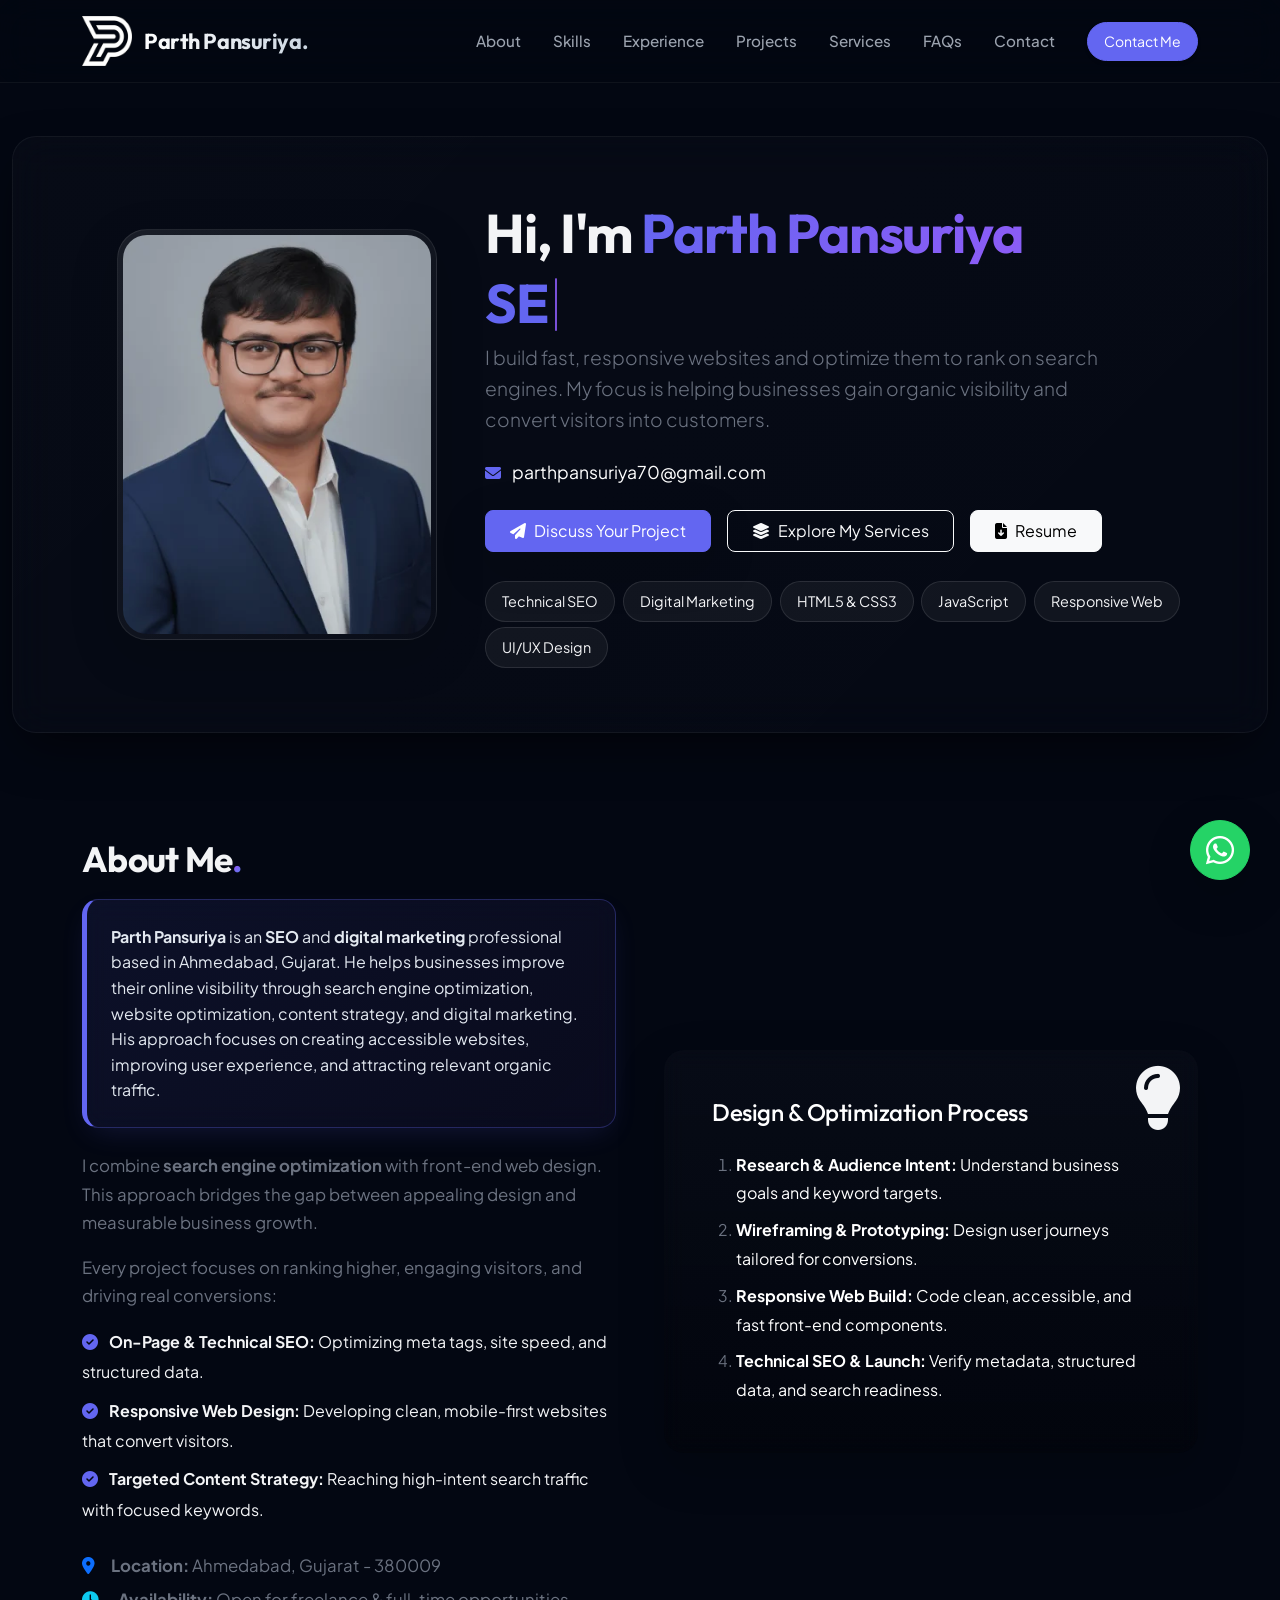
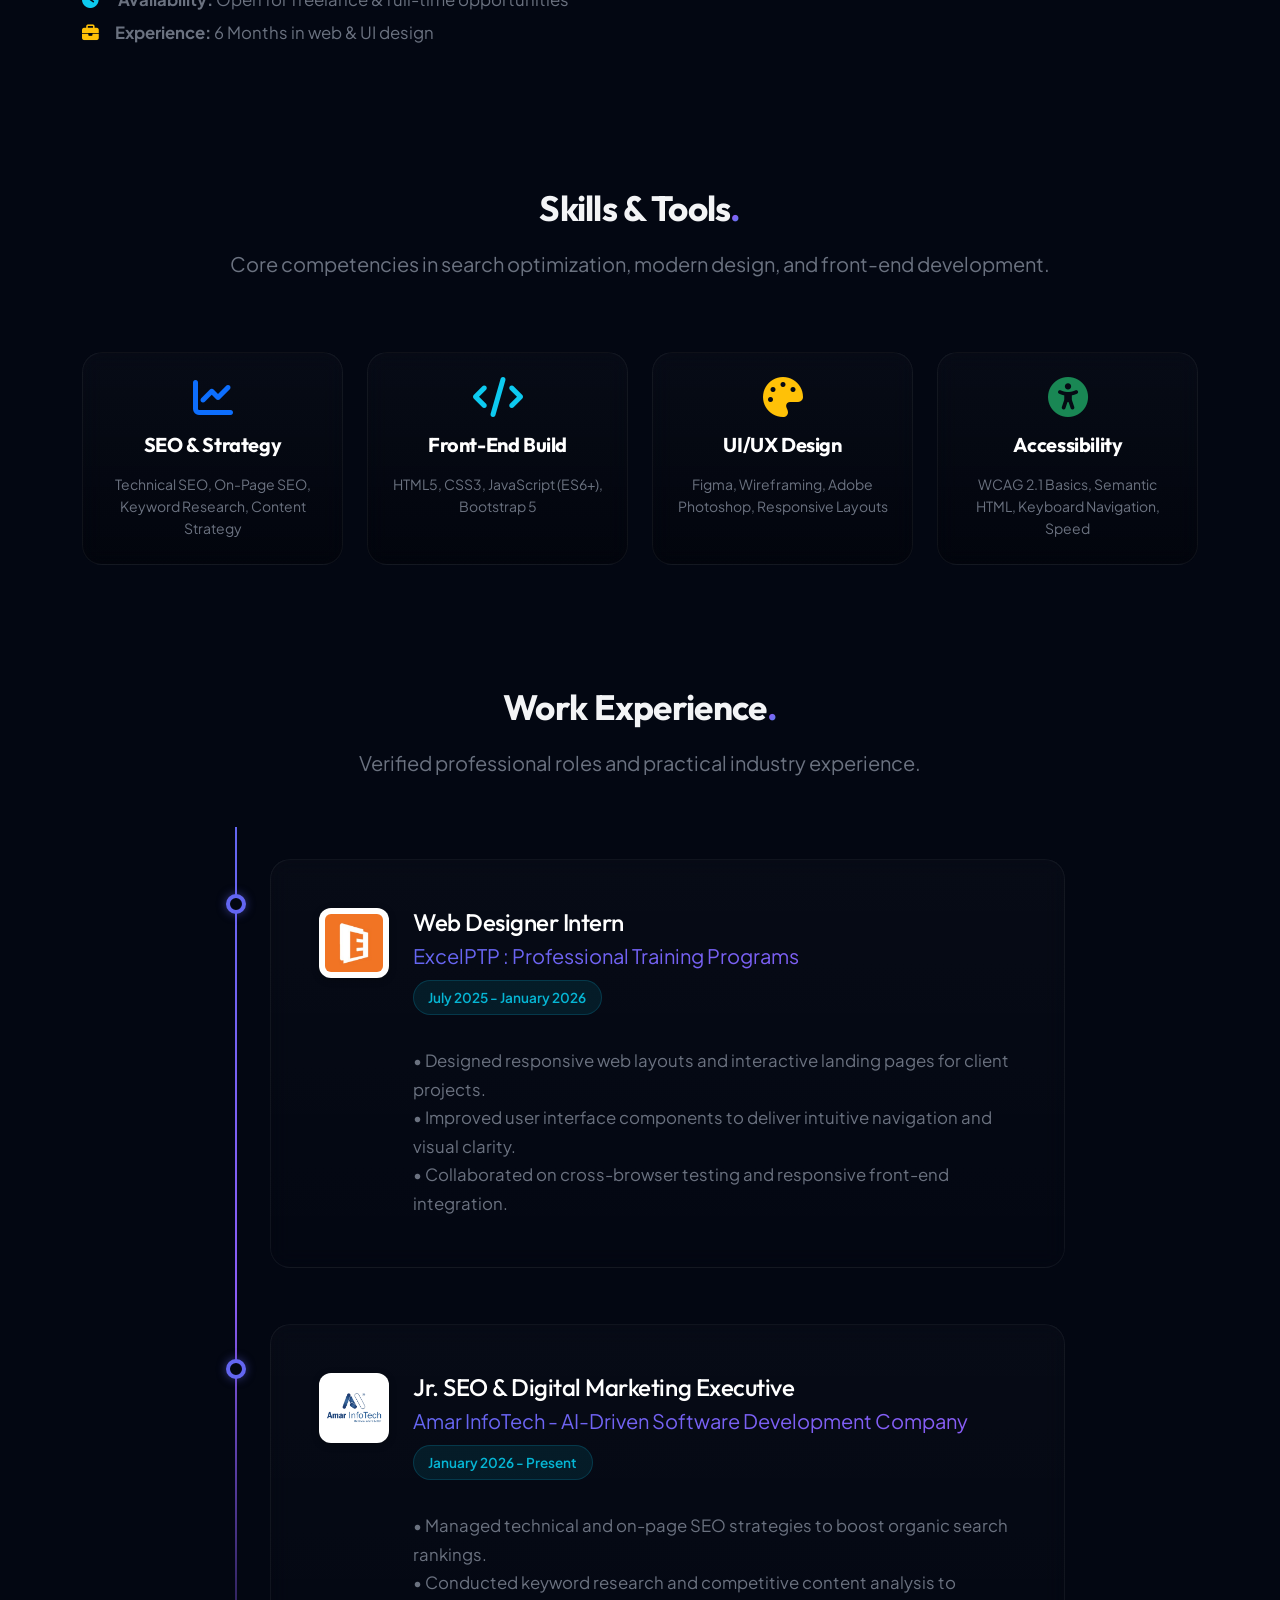
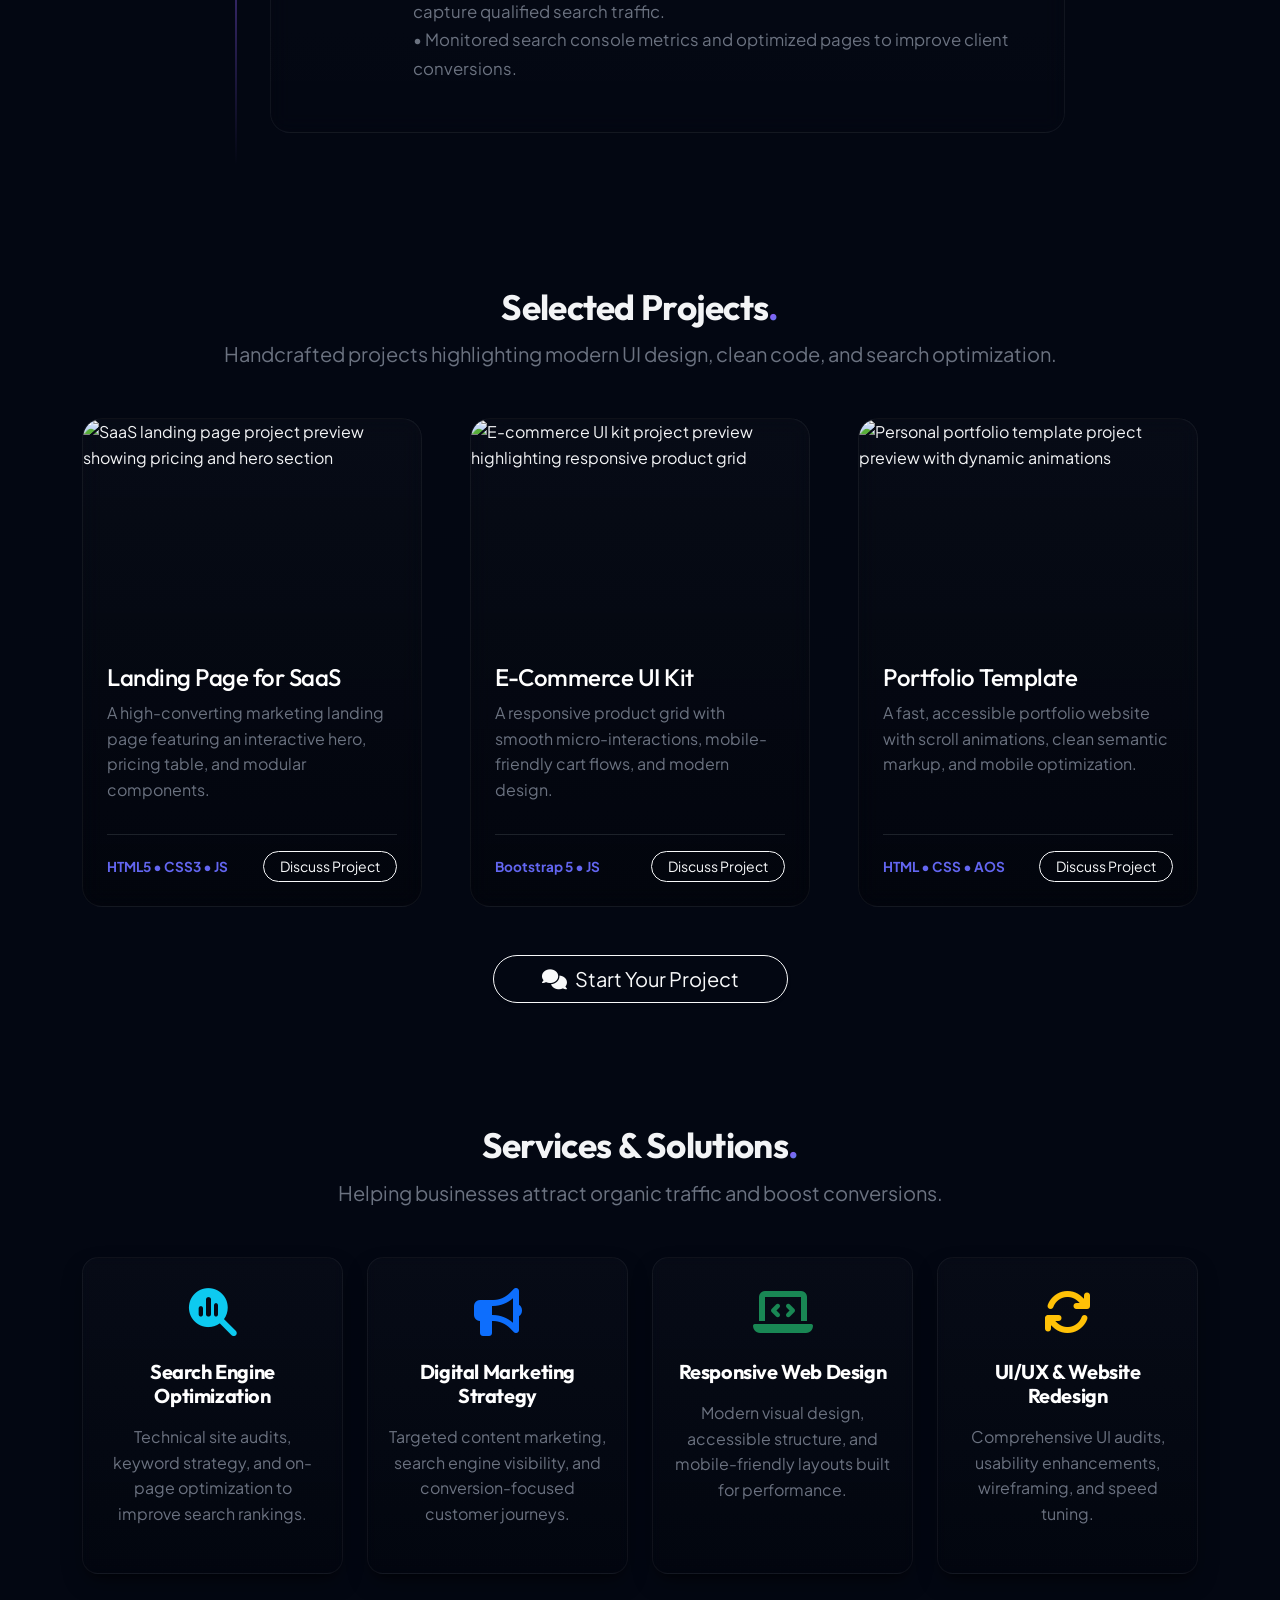
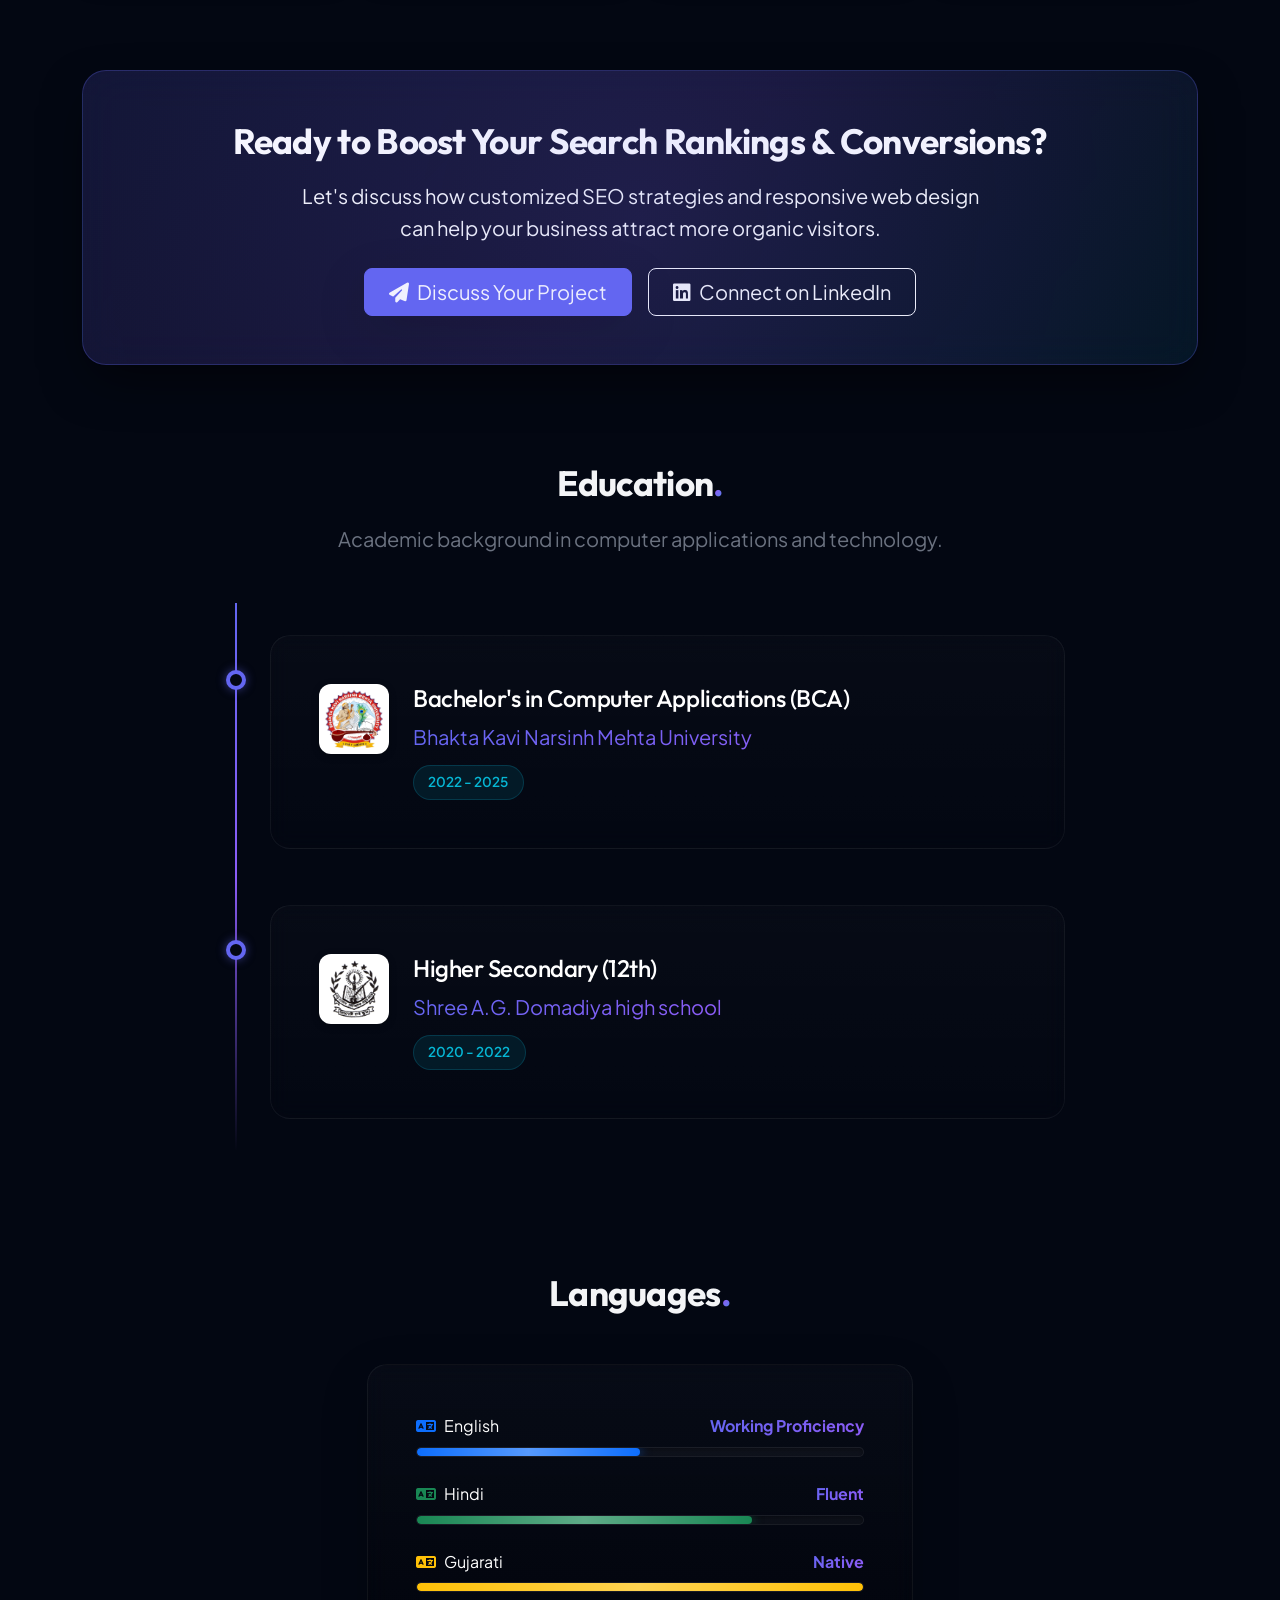
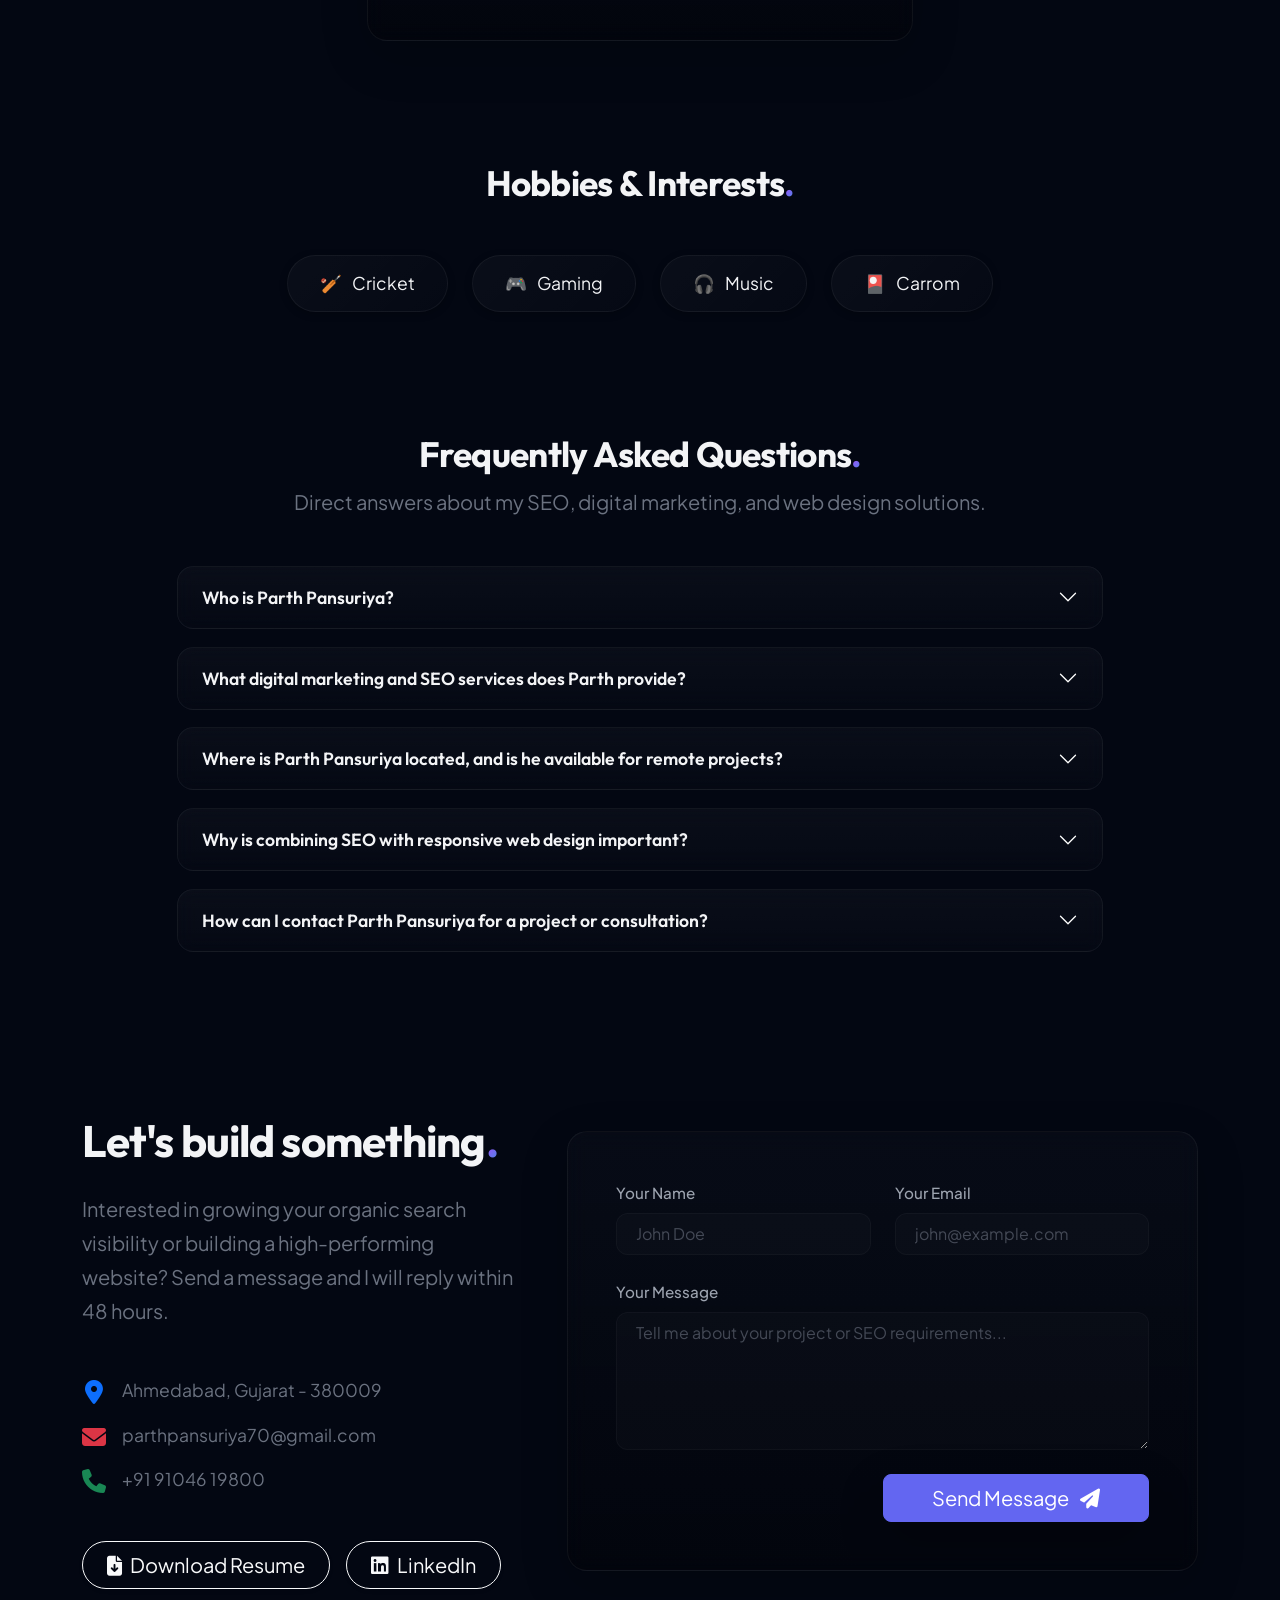
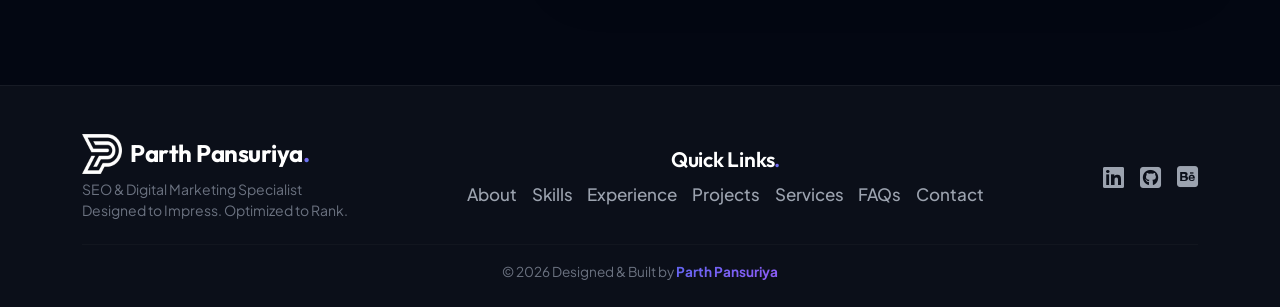
==== index.html @ 4317b14e "Add favicon" ====
<!DOCTYPE html>
<html lang="en">

<head>
  <meta charset="UTF-8" />
  <meta name="viewport" content="width=device-width, initial-scale=1" />
  
  <!-- Primary Meta Tags -->
  <title>Parth Pansuriya | SEO, Digital Marketing & Web Designer</title>
  <meta name="title" content="Parth Pansuriya | SEO, Digital Marketing & Web Designer" />
  <meta name="description" content="Parth Pansuriya is an SEO & Digital Marketing expert in Ahmedabad, Gujarat, helping businesses grow through SEO and responsive web design." />
  <meta name="keywords" content="Parth Pansuriya, SEO Expert, Digital Marketing Expert, Ahmedabad, Gujarat, Web Designer, Technical SEO, Responsive Web Design" />
  <meta name="author" content="Parth Pansuriya" />
  <meta name="robots" content="index, follow" />
  <meta name="language" content="English" />
  <link rel="canonical" href="https://parthpansuriya-portfolio.vercel.app/" />
  <meta name="google-site-verification" content="ZKyu5hK7qx6bQke8oEGaLL59JGp5xai66PD9quuxUKk" />

  <!-- Security Headers (Client-side Fallbacks) -->
  <meta http-equiv="X-Content-Type-Options" content="nosniff" />
  <meta name="referrer" content="strict-origin-when-cross-origin" />

  <!-- Open Graph / Facebook -->
  <meta property="og:type" content="website" />
  <meta property="og:url" content="https://parthpansuriya-portfolio.vercel.app/" />
  <meta property="og:title" content="Parth Pansuriya | SEO, Digital Marketing & Web Designer" />
  <meta property="og:description" content="Parth Pansuriya is an SEO & Digital Marketing expert in Ahmedabad, Gujarat, helping businesses grow through SEO and responsive web design." />
  <meta property="og:image" content="https://parthpansuriya-portfolio.vercel.app/assets/Parth%20Pansuriya%20logo.png" />

  <!-- Twitter -->
  <meta property="twitter:card" content="summary_large_image" />
  <meta property="twitter:url" content="https://parthpansuriya-portfolio.vercel.app/" />
  <meta property="twitter:title" content="Parth Pansuriya | SEO, Digital Marketing & Web Designer" />
  <meta property="twitter:description" content="Parth Pansuriya is an SEO & Digital Marketing expert in Ahmedabad, Gujarat, helping businesses grow through SEO and responsive web design." />
  <meta property="twitter:image" content="https://parthpansuriya-portfolio.vercel.app/assets/Parth%20Pansuriya%20logo.png" />

  <!-- Preconnect for Performance -->
  <link rel="preconnect" href="https://cdn.jsdelivr.net" />
  <link rel="preconnect" href="https://cdnjs.cloudflare.com" />
  <link rel="preconnect" href="https://fonts.googleapis.com" />
  <link rel="preconnect" href="https://fonts.gstatic.com" crossorigin />
  <link rel="dns-prefetch" href="https://cdn.jsdelivr.net" />
  <link rel="dns-prefetch" href="https://cdnjs.cloudflare.com" />

  <!-- Bootstrap 5 CSS (Critical layout framework) -->
  <link href="https://cdn.jsdelivr.net/npm/bootstrap@5.3.3/dist/css/bootstrap.min.css" rel="stylesheet" />

  <!-- Core Theme Stylesheet -->
  <link rel="stylesheet" href="style.css" />

  <!-- Non-critical Stylesheets (Deferred to prevent render blocking) -->
  <link rel="stylesheet" href="https://cdnjs.cloudflare.com/ajax/libs/font-awesome/6.4.0/css/all.min.css" media="print" onload="this.media='all'" />
  <noscript><link rel="stylesheet" href="https://cdnjs.cloudflare.com/ajax/libs/font-awesome/6.4.0/css/all.min.css" /></noscript>

  <link rel="stylesheet" href="https://cdnjs.cloudflare.com/ajax/libs/aos/2.3.4/aos.css" media="print" onload="this.media='all'" />
  <noscript><link rel="stylesheet" href="https://cdnjs.cloudflare.com/ajax/libs/aos/2.3.4/aos.css" /></noscript>

  <!-- Google Fonts (Optimized font weights with display=swap) -->
  <link href="https://fonts.googleapis.com/css2?family=Outfit:wght@500;600;700;800&family=Plus+Jakarta+Sans:wght@400;500;600;700&display=swap" rel="stylesheet" />

  <link rel="shortcut icon" href="./assets/Parth_Pansuriya_Favicon.png" type="image/x-icon" />

  <!-- Schema.org JSON-LD Structured Data -->
  <script type="application/ld+json">
  {
    "@context": "https://schema.org",
    "@graph": [
      {
        "@type": "Person",
        "@id": "https://parthpansuriya-portfolio.vercel.app/#person",
        "name": "Parth Pansuriya",
        "jobTitle": "SEO & Digital Marketing Expert",
        "description": "Parth Pansuriya is an SEO & Digital Marketing expert in Ahmedabad, Gujarat, helping businesses grow through SEO and responsive web design.",
        "url": "https://parthpansuriya-portfolio.vercel.app/",
        "image": "https://parthpansuriya-portfolio.vercel.app/assets/Parth%201.png",
        "email": "mailto:parthpansuriya70@gmail.com",
        "telephone": "+919104619800",
        "address": {
          "@type": "PostalAddress",
          "addressLocality": "Ahmedabad",
          "addressRegion": "Gujarat",
          "postalCode": "380009",
          "addressCountry": "IN"
        },
        "alumniOf": {
          "@type": "EducationalOrganization",
          "name": "Bhakta Kavi Narsinh Mehta University"
        },
        "worksFor": {
          "@type": "Organization",
          "name": "Amar InfoTech"
        },
        "sameAs": [
          "https://www.linkedin.com/in/parthspansuriya",
          "https://github.com/parthpansuriya70",
          "https://www.behance.net/parthpansuriya3"
        ],
        "knowsAbout": [
          "Search Engine Optimization (SEO)",
          "Technical SEO",
          "On-Page SEO",
          "Digital Marketing",
          "Keyword Strategy",
          "Web Design",
          "Responsive Web Design",
          "UI/UX Design",
          "HTML5",
          "CSS3",
          "JavaScript"
        ]
      },
      {
        "@type": "WebSite",
        "@id": "https://parthpansuriya-portfolio.vercel.app/#website",
        "url": "https://parthpansuriya-portfolio.vercel.app/",
        "name": "Parth Pansuriya | SEO & Digital Marketing Expert",
        "description": "Parth Pansuriya is an SEO & Digital Marketing expert in Ahmedabad, Gujarat, helping businesses grow through SEO and responsive web design.",
        "publisher": {
          "@id": "https://parthpansuriya-portfolio.vercel.app/#person"
        },
        "inLanguage": "en-US"
      },
      {
        "@type": "FAQPage",
        "@id": "https://parthpansuriya-portfolio.vercel.app/#faq",
        "mainEntity": [
          {
            "@type": "Question",
            "name": "Who is Parth Pansuriya?",
            "acceptedAnswer": {
              "@type": "Answer",
              "text": "Parth Pansuriya is an SEO and digital marketing specialist based in Ahmedabad, Gujarat. He specializes in search engine optimization, responsive web design, and digital marketing strategies that help businesses gain organic visibility."
            }
          },
          {
            "@type": "Question",
            "name": "What digital marketing and SEO services does Parth provide?",
            "acceptedAnswer": {
              "@type": "Answer",
              "text": "Parth provides on-page and technical SEO, keyword research, content strategy, search performance audits, UI/UX enhancements, and responsive web design."
            }
          },
          {
            "@type": "Question",
            "name": "Where is Parth Pansuriya located, and is he available for remote projects?",
            "acceptedAnswer": {
              "@type": "Answer",
              "text": "Parth is based in Ahmedabad, Gujarat, India. He works with clients locally and is available for remote freelance projects and full-time opportunities worldwide."
            }
          },
          {
            "@type": "Question",
            "name": "Why is combining SEO with responsive web design important?",
            "acceptedAnswer": {
              "@type": "Answer",
              "text": "Combining SEO with responsive web design ensures that a website not only ranks well in search results but also loads fast, delivers an intuitive mobile experience, and turns visitors into customers."
            }
          },
          {
            "@type": "Question",
            "name": "How can I contact Parth Pansuriya for a project or consultation?",
            "acceptedAnswer": {
              "@type": "Answer",
              "text": "You can reach Parth by email at parthpansuriya70@gmail.com, by phone or WhatsApp at +91 91046 19800, or by submitting the contact form on this website."
            }
          }
        ]
      }
    ]
  }
  </script>
</head>

<body>
  <!-- Scroll Progress Indicator -->
  <div class="scroll-progress-bar" id="scrollProgressBar" aria-hidden="true"></div>

  <!-- Animated Background Mesh Blobs -->
  <!-- <div class="mesh-bg-container" aria-hidden="true">
    <div class="mesh-blob blob-1"></div>
    <div class="mesh-blob blob-2"></div>
    <div class="mesh-blob blob-3"></div>
  </div> -->

  <!-- NAVBAR -->
  <nav class="navbar navbar-expand-lg navbar-dark fixed-top glass-nav py-3">
    <div class="container-xl">
      <div class="d-flex align-items-center nav-brand-wrapper">
        <a href="#home" aria-label="Parth Pansuriya Home">
          <picture style="display: contents;">
            <source srcset="./assets/Parth-Pansuriya-logo.webp" type="image/webp" />
            <img src="./assets/Parth Pansuriya logo.png" alt="Parth Pansuriya brand logo" width="50" height="50" class="nav-logo me-2 img-fluid" fetchpriority="high" title="Parth Pansuriya"/>
          </picture>
        </a>
        <a class="navbar-brand fw-bold p-1 m-0 text-truncate" href="#home">Parth Pansuriya<span style="color: var(--accent);">.</span></a>
      </div>
      <button class="navbar-toggler" type="button" data-bs-toggle="collapse" data-bs-target="#navmenu" aria-controls="navmenu" aria-expanded="false" aria-label="Toggle navigation menu">
        <span class="navbar-toggler-icon"></span>
      </button>
      <div class="collapse navbar-collapse" id="navmenu">
        <ul class="navbar-nav ms-auto align-items-lg-center">
          <li class="nav-item">
            <a class="nav-link" href="#about">About</a>
          </li>
          <li class="nav-item">
            <a class="nav-link" href="#skills">Skills</a>
          </li>
          <li class="nav-item">
            <a class="nav-link" href="#experience">Experience</a>
          </li>
          <li class="nav-item">
            <a class="nav-link" href="#projects">Projects</a>
          </li>
          <li class="nav-item">
            <a class="nav-link" href="#services">Services</a>
          </li>
          <li class="nav-item">
            <a class="nav-link" href="#faq">FAQs</a>
          </li>
          <li class="nav-item">
            <a class="nav-link" href="#contact">Contact</a>
          </li>
          <li class="nav-item ms-lg-3 mt-3 mt-lg-0">
            <a class="btn btn-sm btn-primary px-3 py-2 rounded-pill shadow-sm" href="#contact" style="background: var(--accent); border-color: var(--accent);">
              Contact Me
            </a>
          </li>
        </ul>
      </div>
    </div>
  </nav>

  <!-- HERO -->
  <header class="hero" id="home">
    <div class="container-xxl mt-5 mt-lg-4">
      <div class="hero-card d-flex gap-5 align-items-center flex-column flex-lg-row">
        <picture style="display: contents;">
          <source type="image/webp" srcset="./assets/Parth-1-sm.webp 360w, ./assets/Parth-1.webp 640w" sizes="(max-width: 768px) 220px, 320px" />
          <img src="./assets/Parth 1.png" alt="Parth Pansuriya - SEO & Digital Marketing Expert" width="896" height="1152" class="profile-photo shadow-lg mx-auto mb-0 mb-lg-0 img-fluid" fetchpriority="high" title="Parth Pansuriya" />
        </picture>
        <div class="flex-grow-1 text-center text-lg-start">
          <h1 class="display-4 fw-bolder mb-1">Hi, I'm <span class="gradient-text">Parth Pansuriya</span> <br />
            <span id="typed-text" style="color: var(--accent);">SEO & Digital Marketing</span><span class="typed-cursor" aria-hidden="true">|</span>
          </h1>
          <p class="lead mb-4" style="color: var(--muted); font-size: 1.15rem; max-width: 650px;">
            I build fast, responsive websites and optimize them to rank on search engines. My focus is helping businesses gain organic visibility and convert visitors into customers.
          </p>

          <div class="hero-contact mb-4">
            <p class="mb-1">
              <i class="fa-solid fa-envelope me-2" style="color: var(--accent);" aria-hidden="true"></i>
              <a href="mailto:parthpansuriya70@gmail.com" aria-label="Email Parth Pansuriya at parthpansuriya70@gmail.com" style="font-size: 1.1rem;">parthpansuriya70@gmail.com</a>
            </p>
          </div>

          <div class="d-flex gap-3 flex-wrap align-items-center justify-content-center justify-content-lg-start mb-4">
            <a href="#contact" class="btn btn-primary px-4 py-2 shadow-lg" style="background: var(--accent); border-color: var(--accent);">
              <i class="fa-solid fa-paper-plane me-2" aria-hidden="true"></i>Discuss Your Project
            </a>
            <a href="#services" class="btn btn-outline-light px-4 py-2">
              <i class="fa-solid fa-layer-group me-2" aria-hidden="true"></i>Explore My Services
            </a>
            <a class="btn btn-light px-4 py-2" href="./Resume.pdf" download="Resume.pdf" target="_blank" rel="noopener noreferrer">
              <i class="fa-solid fa-file-arrow-down me-2" aria-hidden="true"></i>Resume
            </a>
          </div>

          <div class="mt-2">
            <span class="skill-chip">Technical SEO</span>
            <span class="skill-chip">Digital Marketing</span>
            <span class="skill-chip">HTML5 & CSS3</span>
            <span class="skill-chip">JavaScript</span>
            <span class="skill-chip">Responsive Web</span>
            <span class="skill-chip">UI/UX Design</span>
          </div>
        </div>
      </div>
    </div>
  </header>

  <!-- ABOUT -->
  <section id="about" class="py-5 mt-4">
    <div class="container-xl">
      <div class="row align-items-center g-4 g-lg-5">
        <div class="col-12 col-lg-6" data-aos="fade-right" data-aos-duration="1000">
          <h2 class="display-6 fw-bold mb-3">About Me<span class="gradient-text">.</span></h2>
          
          <!-- AEO / GEO Direct Answer Block -->
          <div class="direct-answer-box p-3 p-md-4 mb-4" data-aos="fade-up" data-aos-duration="800">
            <p class="mb-0">
              <strong>Parth Pansuriya</strong> is an <strong>SEO</strong> and <strong>digital marketing</strong> professional based in Ahmedabad, Gujarat. He helps businesses improve their online visibility through search engine optimization, website optimization, content strategy, and digital marketing. His approach focuses on creating accessible websites, improving user experience, and attracting relevant organic traffic.
            </p>
          </div>

          <p style="color: var(--muted); font-size: 1.05rem; line-height: 1.7;">
            I combine <strong>search engine optimization</strong> with front-end web design. This approach bridges the gap between appealing design and measurable business growth.
          </p>

          <p style="color: var(--muted); font-size: 1.05rem; line-height: 1.7;">
            Every project focuses on ranking higher, engaging visitors, and driving real conversions:
          </p>

          <ul class="list-unstyled mt-3 mb-4 text-start" style="color: var(--text-primary); font-size: 1rem; line-height: 1.9;">
            <li class="mb-2">
              <i class="fa-solid fa-circle-check me-2" style="color: var(--accent);" aria-hidden="true"></i>
              <strong>On-Page & Technical SEO:</strong> Optimizing meta tags, site speed, and structured data.
            </li>
            <li class="mb-2">
              <i class="fa-solid fa-circle-check me-2" style="color: var(--accent);" aria-hidden="true"></i>
              <strong>Responsive Web Design:</strong> Developing clean, mobile-first websites that convert visitors.
            </li>
            <li class="mb-2">
              <i class="fa-solid fa-circle-check me-2" style="color: var(--accent);" aria-hidden="true"></i>
              <strong>Targeted Content Strategy:</strong> Reaching high-intent search traffic with focused keywords.
            </li>
          </ul>

          <ul class="list-unstyled mt-4 text-start" style="color: var(--muted); font-size: 1.05rem; line-height: 2;">
            <li><i class="fa-solid fa-location-dot me-3 text-primary" aria-hidden="true"></i><strong>Location:</strong> <a
                href="https://maps.app.goo.gl/7Wv2yjVrXAJwFriL7" style="color: var(--muted); text-decoration: none;"
                target="_blank" rel="noopener noreferrer">Ahmedabad, Gujarat - 380009</a></li>
            <li><i class="fa-solid fa-clock me-3 text-info" aria-hidden="true"></i>
              <strong>Availability:</strong> Open for freelance & full-time opportunities
            </li>
            <li><i class="fa-solid fa-briefcase me-3 text-warning" aria-hidden="true"></i><strong>Experience:</strong> 6 Months in web & UI
              design</li>
          </ul>
        </div>

        <div class="col-12 col-lg-6" data-aos="fade-left" data-aos-duration="1000" data-aos-delay="200">
          <div class="p-3 p-sm-4 p-lg-5 project-card border-0 shadow-lg position-relative overflow-hidden">
            <div class="position-absolute top-0 end-0 opacity-10 p-2 p-sm-3" aria-hidden="true">
              <i class="fa-solid fa-lightbulb fa-4x"></i>
            </div>
            <h3 class="h4 mb-3 mb-lg-4 text-white">Design & Optimization Process</h3>
            <ol class="fs-6 fs-sm-5 ps-4 text-start mb-0" style="color: var(--muted); line-height: 1.8;">
              <li class="mb-2"><span class="text-white"><strong>Research & Audience Intent:</strong> Understand business goals and keyword targets.</span></li>
              <li class="mb-2"><span class="text-white"><strong>Wireframing & Prototyping:</strong> Design user journeys tailored for conversions.</span></li>
              <li class="mb-2"><span class="text-white"><strong>Responsive Web Build:</strong> Code clean, accessible, and fast front-end components.</span></li>
              <li class="mb-0"><span class="text-white"><strong>Technical SEO & Launch:</strong> Verify metadata, structured data, and search readiness.</span></li>
            </ol>
          </div>
        </div>
      </div>
    </div>
  </section>

  <!-- SKILLS -->
  <section id="skills" class="py-5 mt-4">
    <div class="container-xl">
      <h2 class="display-6 fw-bold mb-3 text-center">Skills & Tools<span class="gradient-text">.</span></h2>
      <p class="fs-5 text-center mb-5" style="color: var(--muted)">Core competencies in search optimization, modern design, and front-end development.</p>

      <div class="row g-3 g-md-4 mt-2">
        <div class="col-12 col-sm-6 col-lg-3">
          <div class="p-3 p-sm-4 project-card text-center h-100" data-aos="zoom-in" data-aos-duration="800">
            <i class="fa-solid fa-chart-line fs-1 text-primary mb-2 mb-sm-3" aria-hidden="true"></i>
            <h3 class="text-white mb-2 mb-sm-3 fs-5">SEO & Strategy</h3>
            <p class="mb-0 small" style="color: var(--muted)">Technical SEO, On-Page SEO, Keyword Research, Content Strategy</p>
          </div>
        </div>
        <div class="col-12 col-sm-6 col-lg-3">
          <div class="p-3 p-sm-4 project-card text-center h-100" data-aos="zoom-in" data-aos-duration="800" data-aos-delay="100">
            <i class="fa-solid fa-code fs-1 text-info mb-2 mb-sm-3" aria-hidden="true"></i>
            <h3 class="text-white mb-2 mb-sm-3 fs-5">Front-End Build</h3>
            <p class="mb-0 small" style="color: var(--muted)">HTML5, CSS3, JavaScript (ES6+), Bootstrap 5</p>
          </div>
        </div>
        <div class="col-12 col-sm-6 col-lg-3">
          <div class="p-3 p-sm-4 project-card text-center h-100" data-aos="zoom-in" data-aos-duration="800" data-aos-delay="200">
            <i class="fa-solid fa-palette fs-1 text-warning mb-2 mb-sm-3" aria-hidden="true"></i>
            <h3 class="text-white mb-2 mb-sm-3 fs-5">UI/UX Design</h3>
            <p class="mb-0 small" style="color: var(--muted)">Figma, Wireframing, Adobe Photoshop, Responsive Layouts</p>
          </div>
        </div>
        <div class="col-12 col-sm-6 col-lg-3">
          <div class="p-3 p-sm-4 project-card text-center h-100" data-aos="zoom-in" data-aos-duration="800" data-aos-delay="300">
            <i class="fa-solid fa-universal-access fs-1 text-success mb-2 mb-sm-3" aria-hidden="true"></i>
            <h3 class="text-white mb-2 mb-sm-3 fs-5">Accessibility</h3>
            <p class="mb-0 small" style="color: var(--muted)">WCAG 2.1 Basics, Semantic HTML, Keyboard Navigation, Speed</p>
          </div>
        </div>
      </div>
    </div>
  </section>

  <!-- EXPERIENCE -->
  <section id="experience" class="py-5 mt-4">
    <div class="container-xl">
      <h2 class="display-6 fw-bold mb-3 text-center">Work Experience<span class="gradient-text">.</span></h2>
      <p class="fs-5 text-center mb-5" style="color: var(--muted)">Verified professional roles and practical industry experience.</p>

      <div class="timeline">
        <!-- Item 1 -->
        <div class="timeline-item" data-aos="fade-up" data-aos-duration="1000">
          <div class="timeline-dot" aria-hidden="true"></div>
          <div class="timeline-card project-card p-4 p-md-5 d-flex flex-column flex-sm-row gap-4 align-items-center align-items-sm-start text-center text-sm-start">
            <img src="./assets/Company logo.png" alt="ExcelPTP IT internship training and placement solutions logo" width="70" height="70" class="timeline-logo img-fluid" loading="lazy" title="ExcelPTP - Professional Training Programs" />
            <div class="timeline-details">
              <h3 class="h4 mb-1 text-white">Web Designer Intern</h3>
              <p class="fs-5 mb-2 gradient-text">ExcelPTP : Professional Training Programs</p>
              <span class="timeline-badge mb-3">July 2025 - January 2026</span>
              <ul class="list-unstyled mt-3 mb-0" style="color: var(--muted); font-size: 1.05rem; line-height: 1.7;">
                <li>• Designed responsive web layouts and interactive landing pages for client projects.</li>
                <li>• Improved user interface components to deliver intuitive navigation and visual clarity.</li>
                <li>• Collaborated on cross-browser testing and responsive front-end integration.</li>
              </ul>
            </div>
          </div>
        </div>
        
        <!-- Item 2 -->
        <div class="timeline-item" data-aos="fade-up" data-aos-duration="1000" data-aos-delay="150">
          <div class="timeline-dot" aria-hidden="true"></div>
          <div class="timeline-card project-card p-4 p-md-5 d-flex flex-column flex-sm-row gap-4 align-items-center align-items-sm-start text-center text-sm-start">
            <img src="./assets/AmarInfotech-logo.png" alt="Amar InfoTech AI-driven software development company logo" width="70" height="70" class="timeline-logo img-fluid" loading="lazy" title="Amar InfoTech AI-driven software development company"/>
            <div class="timeline-details">
              <h3 class="h4 mb-1 text-white">Jr. SEO & Digital Marketing Executive</h3>
              <p class="fs-5 mb-2 gradient-text">Amar InfoTech - AI-Driven Software Development Company</p>
              <span class="timeline-badge mb-3">January 2026 - Present</span>
              <ul class="list-unstyled mt-3 mb-0" style="color: var(--muted); font-size: 1.05rem; line-height: 1.7;">
                <li>• Managed technical and on-page SEO strategies to boost organic search rankings.</li>
                <li>• Conducted keyword research and competitive content analysis to capture qualified search traffic.</li>
                <li>• Monitored search console metrics and optimized pages to improve client conversions.</li>
              </ul>
            </div>
          </div>
        </div>
      </div>
    </div>
  </section>

  <!-- PROJECTS -->
  <section id="projects" class="py-5 mt-4">
    <div class="container-xl">
      <div class="text-center mb-5" data-aos="fade-up">
        <h2 class="display-6 fw-bold">Selected Projects<span class="gradient-text">.</span></h2>
        <p class="fs-5 mt-2" style="color: var(--muted)">
          Handcrafted projects highlighting modern UI design, clean code, and search optimization.
        </p>
      </div>

      <div class="row g-5">
        <!-- Project 1 -->
        <div class="col-12 col-md-6 col-lg-4" data-aos="zoom-in-up" data-aos-duration="1000">
          <article class="project-card h-100 d-flex flex-column">
            <div class="overflow-hidden">
              <img src="https://images.unsplash.com/photo-1498050108023-c5249f4df085?q=80&w=1200&auto=format&fit=crop"
                alt="SaaS landing page project preview showing pricing and hero section" width="1200" height="800" class="project-thumb img-fluid" loading="lazy" />
            </div>
            <div class="p-4 d-flex flex-column flex-grow-1">
              <h3 class="h4 text-white mb-2">Landing Page for SaaS</h3>
              <p style="color: var(--muted); font-size: 1rem; line-height: 1.6;" class="flex-grow-1">
                A high-converting marketing landing page featuring an interactive hero, pricing table, and modular components.
              </p>
              <div class="d-flex justify-content-between align-items-center mt-3 pt-3 border-top border-secondary border-opacity-25">
                <div class="fw-bold" style="color: var(--accent); font-size: 0.85rem">
                  HTML5 • CSS3 • JS
                </div>
                <a href="#contact" class="btn btn-sm btn-outline-light px-3 rounded-pill">Discuss Project</a>
              </div>
            </div>
          </article>
        </div>

        <!-- Project 2 -->
        <div class="col-12 col-md-6 col-lg-4" data-aos="zoom-in-up" data-aos-duration="1000" data-aos-delay="150">
          <article class="project-card h-100 d-flex flex-column">
            <div class="overflow-hidden">
              <img src="https://images.unsplash.com/photo-1505685296765-3a2736de412f?q=80&w=1200&auto=format&fit=crop"
                alt="E-commerce UI kit project preview highlighting responsive product grid" width="1200" height="800" class="project-thumb img-fluid" loading="lazy" />
            </div>
            <div class="p-4 d-flex flex-column flex-grow-1">
              <h3 class="h4 text-white mb-2">E-Commerce UI Kit</h3>
              <p style="color: var(--muted); font-size: 1rem; line-height: 1.6;" class="flex-grow-1">
                A responsive product grid with smooth micro-interactions, mobile-friendly cart flows, and modern design.
              </p>
              <div class="d-flex justify-content-between align-items-center mt-3 pt-3 border-top border-secondary border-opacity-25">
                <div class="fw-bold" style="color: var(--accent); font-size: 0.85rem">
                  Bootstrap 5 • JS
                </div>
                <a href="#contact" class="btn btn-sm btn-outline-light px-3 rounded-pill">Discuss Project</a>
              </div>
            </div>
          </article>
        </div>

        <!-- Project 3 -->
        <div class="col-12 col-md-6 col-lg-4" data-aos="zoom-in-up" data-aos-duration="1000" data-aos-delay="300">
          <article class="project-card h-100 d-flex flex-column">
            <div class="overflow-hidden">
              <img src="https://images.unsplash.com/photo-1487014679447-9f8336841d58?q=80&w=1200&auto=format&fit=crop"
                alt="Personal portfolio template project preview with dynamic animations" width="1200" height="800" class="project-thumb img-fluid" loading="lazy" />
            </div>
            <div class="p-4 d-flex flex-column flex-grow-1">
              <h3 class="h4 text-white mb-2">Portfolio Template</h3>
              <p style="color: var(--muted); font-size: 1rem; line-height: 1.6;" class="flex-grow-1">
                A fast, accessible portfolio website with scroll animations, clean semantic markup, and mobile optimization.
              </p>
              <div class="d-flex justify-content-between align-items-center mt-3 pt-3 border-top border-secondary border-opacity-25">
                <div class="fw-bold" style="color: var(--accent); font-size: 0.85rem">
                  HTML • CSS • AOS
                </div>
                <a href="#contact" class="btn btn-sm btn-outline-light px-3 rounded-pill">Discuss Project</a>
              </div>
            </div>
          </article>
        </div>
      </div>

      <div class="text-center mt-5" data-aos="fade-up">
        <a href="#contact" class="btn btn-lg btn-outline-light px-5 rounded-pill shadow-sm">
          <i class="fa-solid fa-comments me-2" aria-hidden="true"></i>Start Your Project
        </a>
      </div>
    </div>
  </section>

  <!-- SERVICES -->
  <section id="services" class="py-5 mt-4">
    <div class="container-xl">
      <div class="text-center mb-5" data-aos="fade-up">
        <h2 class="display-6 fw-bold">Services & Solutions<span class="gradient-text">.</span></h2>
        <p class="fs-5 mt-2" style="color: var(--muted)">Helping businesses attract organic traffic and boost conversions.</p>
      </div>

      <div class="row g-3 g-md-4">
        <!-- Service 1 -->
        <div class="col-12 col-sm-6 col-lg-3" data-aos="flip-up" data-aos-duration="800">
          <div class="service text-center h-100">
            <i class="fa-solid fa-magnifying-glass-chart fa-3x mb-4 text-info" aria-hidden="true"></i>
            <h3 class="text-white mb-3 fs-5">Search Engine Optimization</h3>
            <p style="color: var(--muted); line-height: 1.6;">Technical site audits, keyword strategy, and on-page optimization to improve search rankings.</p>
          </div>
        </div>

        <!-- Service 2 -->
        <div class="col-12 col-sm-6 col-lg-3" data-aos="flip-up" data-aos-duration="800" data-aos-delay="100">
          <div class="service text-center h-100">
            <i class="fa-solid fa-bullhorn fa-3x mb-4 text-primary" aria-hidden="true"></i>
            <h3 class="text-white mb-3 fs-5">Digital Marketing Strategy</h3>
            <p style="color: var(--muted); line-height: 1.6;">Targeted content marketing, search engine visibility, and conversion-focused customer journeys.</p>
          </div>
        </div>

        <!-- Service 3 -->
        <div class="col-12 col-sm-6 col-lg-3" data-aos="flip-up" data-aos-duration="800" data-aos-delay="200">
          <div class="service text-center h-100">
            <i class="fa-solid fa-laptop-code fa-3x mb-4 text-success" aria-hidden="true"></i>
            <h3 class="text-white mb-3 fs-5">Responsive Web Design</h3>
            <p style="color: var(--muted); line-height: 1.6;">Modern visual design, accessible structure, and mobile-friendly layouts built for performance.</p>
          </div>
        </div>

        <!-- Service 4 -->
        <div class="col-12 col-sm-6 col-lg-3" data-aos="flip-up" data-aos-duration="800" data-aos-delay="300">
          <div class="service text-center h-100">
            <i class="fa-solid fa-arrows-rotate fa-3x mb-4 text-warning" aria-hidden="true"></i>
            <h3 class="text-white mb-3 fs-5">UI/UX & Website Redesign</h3>
            <p style="color: var(--muted); line-height: 1.6;">Comprehensive UI audits, usability enhancements, wireframing, and speed tuning.</p>
          </div>
        </div>
      </div>
    </div>
  </section>

  <!-- MID-PAGE CALL TO ACTION (CTA) BANNER -->
  <section class="py-4 my-4">
    <div class="container-xl">
      <div class="cta-banner p-4 p-md-5 text-center" data-aos="zoom-in" data-aos-duration="1000">
        <h2 class="display-6 fw-bold text-white mb-3">Ready to Boost Your Search Rankings & Conversions?</h2>
        <p class="fs-5 mb-4 text-light opacity-90 mx-auto" style="max-width: 680px;">
          Let's discuss how customized SEO strategies and responsive web design can help your business attract more organic visitors.
        </p>
        <div class="d-flex flex-wrap gap-3 justify-content-center">
          <a href="#contact" class="btn btn-primary btn-lg px-4 py-2 shadow-lg" style="background: var(--accent); border-color: var(--accent)">
            <i class="fa-solid fa-paper-plane me-2" aria-hidden="true"></i>Discuss Your Project
          </a>
          <a href="https://www.linkedin.com/in/parthspansuriya" target="_blank" rel="noopener noreferrer" class="btn btn-outline-light btn-lg px-4 py-2">
            <i class="fa-brands fa-linkedin me-2" aria-hidden="true"></i>Connect on LinkedIn
          </a>
        </div>
      </div>
    </div>
  </section>

  <!-- EDUCATION -->
  <section id="education" class="py-5 mt-4">
    <div class="container-xl">
      <h2 class="display-6 fw-bold mb-3 text-center">Education<span class="gradient-text">.</span></h2>
      <p class="fs-5 text-center mb-5" style="color: var(--muted)">Academic background in computer applications and technology.</p>

      <div class="timeline">
        <!-- Item 1 -->
        <div class="timeline-item" data-aos="fade-up" data-aos-duration="1000">
          <div class="timeline-dot" aria-hidden="true"></div>
          <div class="timeline-card project-card p-4 p-md-5 d-flex flex-column flex-sm-row gap-4 align-items-center align-items-sm-start text-center text-sm-start">
            <img src="./assets/Uni logo.png" alt="Bhakta Kavi Narsinh Mehta University official emblem" width="70" height="70" class="timeline-logo img-fluid" loading="lazy" title="Bhakta Kavi Narsinh Mehta University"/>
            <div class="timeline-details">
              <h3 class="h4 text-white mb-2">Bachelor's in Computer Applications (BCA)</h3>
              <p class="fs-5 gradient-text mb-1">Bhakta Kavi Narsinh Mehta University</p>
              <span class="timeline-badge mb-0 mt-2">2022 - 2025</span>
            </div>
          </div>
        </div>

        <!-- Item 2 -->
        <div class="timeline-item" data-aos="fade-up" data-aos-duration="1000" data-aos-delay="150">
          <div class="timeline-dot" aria-hidden="true"></div>
          <div class="timeline-card project-card p-4 p-md-5 d-flex flex-column flex-sm-row gap-4 align-items-center align-items-sm-start text-center text-sm-start">
            <img src="./assets/Sch logo.png" alt="Shree A.G. Domadiya high school official emblem" width="70" height="70" class="timeline-logo img-fluid" loading="lazy" title="Shree A.G. Domadiya high school"/>
            <div class="timeline-details">
              <h3 class="h4 text-white mb-2">Higher Secondary (12th)</h3>
              <p class="fs-5 gradient-text mb-1">Shree A.G. Domadiya high school</p>
              <span class="timeline-badge mb-0 mt-2">2020 - 2022</span>
            </div>
          </div>
        </div>
      </div>
    </div>
  </section>

  <!-- LANGUAGES -->
  <section id="languages" class="py-5 mt-4">
    <div class="container-xl">
      <div class="row justify-content-center">
        <div class="col-12 col-md-8 col-lg-6 text-center">
          <h2 class="display-6 fw-bold mb-5">Languages<span class="gradient-text">.</span></h2>
          <div class="p-4 p-md-5 project-card text-start shadow-lg" data-aos="zoom-in" data-aos-duration="1000">

            <div class="mb-4">
              <div class="d-flex justify-content-between align-items-end mb-2">
                <span class="text-white fs-6 fs-sm-5"><i class="fa-solid fa-language me-2 text-primary" aria-hidden="true"></i>English</span>
                <span class="gradient-text fw-bold">Working Proficiency</span>
              </div>
              <div class="progress" role="progressbar" aria-label="English proficiency" aria-valuenow="50" aria-valuemin="0" aria-valuemax="100">
                <div class="progress-bar bg-primary" style="width: 50%"></div>
              </div>
            </div>

            <div class="mb-4">
              <div class="d-flex justify-content-between align-items-end mb-2">
                <span class="text-white fs-6 fs-sm-5"><i class="fa-solid fa-language me-2 text-success" aria-hidden="true"></i>Hindi</span>
                <span class="gradient-text fw-bold">Fluent</span>
              </div>
              <div class="progress" role="progressbar" aria-label="Hindi proficiency" aria-valuenow="75" aria-valuemin="0" aria-valuemax="100">
                <div class="progress-bar bg-success" style="width: 75%"></div>
              </div>
            </div>

            <div class="mb-0">
              <div class="d-flex justify-content-between align-items-end mb-2">
                <span class="text-white fs-6 fs-sm-5"><i class="fa-solid fa-language me-2 text-warning" aria-hidden="true"></i>Gujarati</span>
                <span class="gradient-text fw-bold">Native</span>
              </div>
              <div class="progress" role="progressbar" aria-label="Gujarati proficiency" aria-valuenow="100" aria-valuemin="0" aria-valuemax="100">
                <div class="progress-bar bg-warning" style="width: 100%"></div>
              </div>
            </div>
          </div>
        </div>
      </div>
    </div>
  </section>

  <!-- HOBBIES -->
  <section id="hobbies" class="py-5 mt-4">
    <div class="container-xl">
      <h2 class="display-6 fw-bold mb-5 text-center">Hobbies & Interests<span class="gradient-text">.</span></h2>
      <div class="d-flex flex-wrap justify-content-center gap-3 gap-md-4 mt-2">
        <div class="hobby-chip" data-aos="zoom-in" data-aos-duration="800">
          <span aria-hidden="true">🏏</span> Cricket
        </div>
        <div class="hobby-chip" data-aos="zoom-in" data-aos-duration="800" data-aos-delay="100">
          <span aria-hidden="true">🎮</span> Gaming
        </div>
        <div class="hobby-chip" data-aos="zoom-in" data-aos-duration="800" data-aos-delay="200">
          <span aria-hidden="true">🎧</span> Music
        </div>
        <div class="hobby-chip" data-aos="zoom-in" data-aos-duration="800" data-aos-delay="300">
          <span aria-hidden="true">🎴</span> Carrom  
        </div>
      </div>
    </div>
  </section>

  <!-- FREQUENTLY ASKED QUESTIONS (FAQ / AEO) -->
  <section id="faq" class="py-5 mt-4">
    <div class="container-xl">
      <div class="text-center mb-5" data-aos="fade-up">
        <h2 class="display-6 fw-bold">Frequently Asked Questions<span class="gradient-text">.</span></h2>
        <p class="fs-5 mt-2" style="color: var(--muted)">
          Direct answers about my SEO, digital marketing, and web design solutions.
        </p>
      </div>

      <div class="row justify-content-center">
        <div class="col-12 col-lg-10">
          <div class="accordion faq-accordion" id="faqAccordion">

            <!-- FAQ Item 1 -->
            <div class="accordion-item" data-aos="fade-up" data-aos-duration="800">
              <h3 class="accordion-header" id="headingOne">
                <button class="accordion-button collapsed" type="button" data-bs-toggle="collapse" data-bs-target="#collapseOne" aria-expanded="false" aria-controls="collapseOne">
                  Who is Parth Pansuriya?
                </button>
              </h3>
              <div id="collapseOne" class="accordion-collapse collapse" aria-labelledby="headingOne" data-bs-parent="#faqAccordion">
                <div class="accordion-body">
                  Parth Pansuriya is an SEO specialist and digital marketing professional based in Ahmedabad, Gujarat. He specializes in search engine optimization, responsive web design, and digital marketing strategies that help businesses gain organic visibility.
                </div>
              </div>
            </div>

            <!-- FAQ Item 2 -->
            <div class="accordion-item" data-aos="fade-up" data-aos-duration="800" data-aos-delay="100">
              <h3 class="accordion-header" id="headingTwo">
                <button class="accordion-button collapsed" type="button" data-bs-toggle="collapse" data-bs-target="#collapseTwo" aria-expanded="false" aria-controls="collapseTwo">
                  What digital marketing and SEO services does Parth provide?
                </button>
              </h3>
              <div id="collapseTwo" class="accordion-collapse collapse" aria-labelledby="headingTwo" data-bs-parent="#faqAccordion">
                <div class="accordion-body">
                  Parth provides on-page and technical SEO, keyword research, content strategy, search performance audits, UI/UX enhancements, and responsive web design.
                </div>
              </div>
            </div>

            <!-- FAQ Item 3 -->
            <div class="accordion-item" data-aos="fade-up" data-aos-duration="800" data-aos-delay="150">
              <h3 class="accordion-header" id="headingThree">
                <button class="accordion-button collapsed" type="button" data-bs-toggle="collapse" data-bs-target="#collapseThree" aria-expanded="false" aria-controls="collapseThree">
                  Where is Parth Pansuriya located, and is he available for remote projects?
                </button>
              </h3>
              <div id="collapseThree" class="accordion-collapse collapse" aria-labelledby="headingThree" data-bs-parent="#faqAccordion">
                <div class="accordion-body">
                  Parth is based in Ahmedabad, Gujarat, India. He works with clients locally and is available for remote freelance projects and full-time opportunities worldwide.
                </div>
              </div>
            </div>

            <!-- FAQ Item 4 -->
            <div class="accordion-item" data-aos="fade-up" data-aos-duration="800" data-aos-delay="200">
              <h3 class="accordion-header" id="headingFour">
                <button class="accordion-button collapsed" type="button" data-bs-toggle="collapse" data-bs-target="#collapseFour" aria-expanded="false" aria-controls="collapseFour">
                  Why is combining SEO with responsive web design important?
                </button>
              </h3>
              <div id="collapseFour" class="accordion-collapse collapse" aria-labelledby="headingFour" data-bs-parent="#faqAccordion">
                <div class="accordion-body">
                  Combining SEO with responsive web design ensures that a website not only ranks well in search results but also loads fast, delivers an intuitive mobile experience, and turns visitors into customers.
                </div>
              </div>
            </div>

            <!-- FAQ Item 5 -->
            <div class="accordion-item" data-aos="fade-up" data-aos-duration="800" data-aos-delay="250">
              <h3 class="accordion-header" id="headingFive">
                <button class="accordion-button collapsed" type="button" data-bs-toggle="collapse" data-bs-target="#collapseFive" aria-expanded="false" aria-controls="collapseFive">
                  How can I contact Parth Pansuriya for a project or consultation?
                </button>
              </h3>
              <div id="collapseFive" class="accordion-collapse collapse" aria-labelledby="headingFive" data-bs-parent="#faqAccordion">
                <div class="accordion-body">
                  You can reach Parth by email at <a href="mailto:parthpansuriya70@gmail.com">parthpansuriya70@gmail.com</a>, by phone or WhatsApp at <a href="tel:+919104619800">+91 91046 19800</a>, or by submitting the contact form below.
                </div>
              </div>
            </div>

          </div>
        </div>
      </div>
    </div>
  </section>

  <!-- CONTACT -->
  <section id="contact" class="py-5 mt-5">
    <div class="container-xl">
      <div class="row g-4 g-lg-5 align-items-center">
        <div class="col-12 col-lg-5 text-center text-lg-start" data-aos="fade-right" data-aos-duration="1200">
          <h2 class="display-5 fw-bold mb-4">Let's build something<span class="gradient-text">.</span></h2>
          <p class="fs-5 mb-4 mb-lg-5" style="color: var(--muted); line-height: 1.7;">
            Interested in growing your organic search visibility or building a high-performing website? Send a message and I will reply within 48 hours.
          </p>

          <ul class="list-unstyled mb-5 d-inline-block text-start" style="color: var(--muted); font-size: 1.1rem; line-height: 1.6;">
            <li class="d-flex mb-3">
              <i class="fa-solid fa-location-dot me-3 mt-1 text-primary fs-4" style="min-width: 24px; text-align: center;" aria-hidden="true"></i>
              <a href="https://maps.app.goo.gl/7Wv2yjVrXAJwFriL7" class="text-decoration-none" style="color: var(--muted);" target="_blank" rel="noopener noreferrer">
                Ahmedabad, Gujarat - 380009
              </a>
            </li>
            <li class="d-flex mb-3">
              <i class="fa-solid fa-envelope me-3 mt-1 text-danger fs-4" style="min-width: 24px; text-align: center;" aria-hidden="true"></i>
              <a href="mailto:parthpansuriya70@gmail.com" aria-label="Email parthpansuriya70@gmail.com" style="color: var(--muted); text-decoration: none; word-break: break-word;">
                parthpansuriya70@gmail.com
              </a>
            </li>
            <li class="d-flex">
              <i class="fa-solid fa-phone me-3 mt-1 text-success fs-4" style="min-width: 24px; text-align: center;" aria-hidden="true"></i>
              <a href="tel:+919104619800" aria-label="Call +91 91046 19800" style="color: var(--muted); text-decoration: none;">
                +91 91046 19800
              </a>
            </li>
          </ul>

          <div class="d-flex flex-wrap gap-3 justify-content-center justify-content-lg-start">
            <a class="btn btn-lg btn-outline-light px-4 rounded-pill shadow-sm" href="./Resume.pdf" download="Resume.pdf" target="_blank" rel="noopener noreferrer" title="Download Resume">
              <i class="fa-solid fa-file-arrow-down me-2" aria-hidden="true"></i>Download Resume
            </a>
            <a class="btn btn-lg btn-outline-light px-4 rounded-pill shadow-sm" href="https://www.linkedin.com/in/parthspansuriya" target="_blank" rel="noopener noreferrer" title="LinkedIn Profile">
              <i class="fa-brands fa-linkedin me-2" aria-hidden="true"></i>LinkedIn
            </a>
          </div>
        </div>

        <div class="col-12 col-lg-7" data-aos="fade-left" data-aos-duration="1200" data-aos-delay="200">
          <form class="p-3 p-sm-4 p-md-5 project-card shadow-lg" id="contactForm" novalidate>
            <div class="row g-4">
              <div class="col-12 col-md-6">
                <label for="name" class="form-label text-white">Your Name</label>
                <input type="text" class="form-control bg-dark border-secondary text-white py-2" id="name" name="name" required placeholder="John Doe" autocomplete="name" />
              </div>
              <div class="col-12 col-md-6">
                <label for="email" class="form-label text-white">Your Email</label>
                <input type="email" class="form-control bg-dark border-secondary text-white py-2" id="email" name="email" required placeholder="john@example.com" autocomplete="email" />
              </div>
              <div class="col-12">
                <label for="message" class="form-label text-white">Your Message</label>
                <textarea class="form-control bg-dark border-secondary text-white py-2" id="message" name="message" rows="5" required placeholder="Tell me about your project or SEO requirements..."></textarea>
              </div>
              <div class="col-12 mt-4 d-grid d-lg-block text-lg-end">
                <button class="btn btn-primary btn-lg px-5 shadow-lg" type="submit" id="submitBtn" style="background: var(--accent); border-color: var(--accent);">
                  Send Message <i class="fa-solid fa-paper-plane ms-2" aria-hidden="true"></i>
                </button>
              </div>
            </div>
            <div id="formAlert" class="mt-4 text-center rounded p-3" role="status" aria-live="polite"
              style="display: none; background: rgba(25, 135, 84, 0.2); border: 1px solid #198754; color: #75b798;">
            </div>
          </form>
        </div>
      </div>
    </div>
  </section>

  <!-- FOOTER -->
  <footer class="main-footer pt-5 pb-4 mt-5">
    <div class="container-xl">
      <div class="footer-grid">

        <!-- Column 1: Logo, Name & Tagline (~40%) -->
        <div class="footer-col-brand" data-aos="fade-right" data-aos-duration="1000">
          <h4 class="fw-bolder mb-1 text-white d-flex align-items-center justify-content-center justify-content-lg-start footer-brand-title">
            <picture style="display: contents;">
              <source srcset="./assets/Parth-Pansuriya-logo.webp" type="image/webp" />
              <img src="./assets/Parth Pansuriya logo.png" alt="Parth Pansuriya brand monogram in footer" width="40" height="40"
                class="me-2 img-fluid footer-brand-logo" loading="lazy" title="Parth Pansuriya"/>
            </picture>
            Parth Pansuriya<span class="gradient-text">.</span>
          </h4>
          <p class="footer-tagline mb-0">
            <span>SEO & Digital Marketing Specialist</span><br />
            <span>Designed to Impress. Optimized to Rank.</span>
          </p>
        </div>

        <!-- Column 2: Quick Links -->
        <div class="footer-col-links" data-aos="fade-up" data-aos-duration="1000" data-aos-delay="150">
          <h4 class="footer-links-heading">Quick Links<span class="gradient-text">.</span></h4>
          <nav class="footer-links" aria-label="Footer Quick Links">
            <a href="#about" class="text-decoration-none">About</a>
            <a href="#skills" class="text-decoration-none">Skills</a>
            <a href="#experience" class="text-decoration-none">Experience</a>
            <a href="#projects" class="text-decoration-none">Projects</a>
            <a href="#services" class="text-decoration-none">Services</a>
            <a href="#faq" class="text-decoration-none">FAQs</a>
            <a href="#contact" class="text-decoration-none">Contact</a>
          </nav>
        </div>

        <!-- Column 3: Social Media (~20%) -->
        <div class="footer-col-social" data-aos="fade-left" data-aos-duration="1000" data-aos-delay="300">
          <div class="footer-social d-flex justify-content-center justify-content-lg-end gap-3">
            <a href="https://www.linkedin.com/in/parthspansuriya" target="_blank" rel="noopener noreferrer" class="text-decoration-none" aria-label="LinkedIn Profile" title="LinkedIn Profile">
              <i class="fa-brands fa-linkedin fs-4" aria-hidden="true"></i>
            </a>
            <a href="https://github.com/parthpansuriya70" target="_blank" rel="noopener noreferrer" class="text-decoration-none" aria-label="GitHub Profile" title="GitHub Profile">
              <i class="fa-brands fa-square-github fs-4" aria-hidden="true"></i>
            </a>
            <a href="https://www.behance.net/parthpansuriya3" target="_blank" rel="noopener noreferrer" class="text-decoration-none" aria-label="Behance Portfolio" title="Behance Portfolio">
              <i class="fa-brands fa-square-behance fs-4" aria-hidden="true"></i>
            </a>
          </div>
        </div>

      </div>

      <hr class="footer-line mt-4 mb-3" data-aos="zoom-in" data-aos-duration="1000" data-aos-delay="200" />

      <!-- Bottom -->
      <div class="text-center">
        <p class="mb-0 footer-copyright">
          &copy; <span id="year"></span> Designed & Built by <span class="fw-bold gradient-text">Parth Pansuriya</span>
        </p>
      </div>
    </div>
  </footer>

  <!-- Floating WhatsApp CTA -->
  <div class="floating-whatsapp">
    <a class="btn shadow-lg rounded-circle d-flex align-items-center justify-content-center text-white" href="https://wa.me/919104619800"
      role="button" target="_blank" rel="noopener noreferrer" aria-label="Chat on WhatsApp with Parth Pansuriya" title="Chat on WhatsApp with Parth Pansuriya">
      <i class="fa-brands fa-whatsapp fs-2" aria-hidden="true"></i>
    </a>
  </div>

  <!-- Scroll to Top Button -->
  <a href="#home" class="scroll-top-btn" id="scrollTopBtn" aria-label="Scroll to top of page">
    <i class="fa-solid fa-arrow-up" aria-hidden="true"></i>
  </a>

  <!-- Vendor Scripts -->
  <script src="https://cdn.jsdelivr.net/npm/bootstrap@5.3.3/dist/js/bootstrap.bundle.min.js" defer></script>
  <script src="https://cdnjs.cloudflare.com/ajax/libs/aos/2.3.4/aos.js" defer></script>

  <!-- Application Script -->
  <script src="script.js" defer></script>
  <!-- Google tag (gtag.js) -->
<script async src="https://www.googletagmanager.com/gtag/js?id=G-0EENSTKT5B"></script>
<script>
  window.dataLayer = window.dataLayer || [];
  function gtag(){dataLayer.push(arguments);}
  gtag('js', new Date());

  gtag('config', 'G-0EENSTKT5B');
</script>
</body>

</html>
---- style.css ----
:root {
  --bg-primary: #030712;
  --bg-secondary: #0b0f19;
  --accent: #6366f1;
  --accent-purple: #8b5cf6;
  --accent-cyan: #06b6d4;
  --text-primary: #f3f4f6;
  --text-secondary: #9ca3af;
  --muted: #6b7280;

  --glass: rgba(255, 255, 255, 0.03);
  --glass-border: rgba(255, 255, 255, 0.05);
  --glass-hover: rgba(255, 255, 255, 0.07);
  --glass-border-hover: rgba(255, 255, 255, 0.15);

  --shadow-sm: 0 2px 8px -1px rgba(0, 0, 0, 0.3);
  --shadow-md:
    0 10px 25px -5px rgba(0, 0, 0, 0.4), 0 8px 10px -6px rgba(0, 0, 0, 0.4);
  --shadow-lg: 0 20px 50px -12px rgba(0, 0, 0, 0.6);
  --glow-accent: 0 0 25px rgba(99, 102, 241, 0.25);
  --glow-purple: 0 0 25px rgba(139, 92, 246, 0.25);

  --font-headings: "Outfit", sans-serif;
  --font-body: "Plus Jakarta Sans", sans-serif;
}

html {
  scroll-behavior: smooth;
  scroll-padding-top: 80px;
  overflow-x: hidden;
  width: 100%;
  font-size: 16px;
}

body {
  overflow-x: hidden;
  width: 100%;
}

img,
video {
  max-width: 100%;
  height: auto;
}

/* Custom Scrollbar */
::-webkit-scrollbar {
  width: 10px;
}
::-webkit-scrollbar-track {
  background: var(--bg-primary);
}
::-webkit-scrollbar-thumb {
  background: rgba(255, 255, 255, 0.1);
  border-radius: 10px;
  border: 2px solid var(--bg-primary);
}
::-webkit-scrollbar-thumb:hover {
  background: var(--accent);
}

body {
  font-family: var(--font-body);
  background-color: var(--bg-primary);
  color: var(--text-primary);
  line-height: 1.6;
}

h1,
h2,
h3,
h4,
h5,
h6,
.navbar-brand {
  font-family: var(--font-headings);
  font-weight: 700;
  letter-spacing: -0.02em;
}

h1,
.display-4 {
  font-size: clamp(1.85rem, 5vw + 0.5rem, 3.4rem);
  line-height: 1.2;
}

h2,
.display-5 {
  font-size: clamp(1.6rem, 4vw + 0.4rem, 2.75rem);
  line-height: 1.25;
}

.display-6 {
  font-size: clamp(1.4rem, 3vw + 0.3rem, 2.2rem);
  line-height: 1.3;
}

.lead {
  font-size: clamp(1rem, 2vw + 0.4rem, 1.2rem) !important;
}

a {
  color: var(--accent);
  transition: all 0.3s ease;
}

/* Accessible Keyboard Focus States */
a:focus-visible,
button:focus-visible,
input:focus-visible,
textarea:focus-visible,
.btn:focus-visible,
.navbar-toggler:focus-visible {
  outline: 2px solid var(--accent) !important;
  outline-offset: 3px !important;
  box-shadow: 0 0 0 4px rgba(99, 102, 241, 0.4) !important;
}

/* Animated Mesh Background */
.mesh-bg-container {
  position: fixed;
  top: 0;
  left: 0;
  width: 100%;
  height: 100vh;
  z-index: -2;
  overflow: hidden;
  pointer-events: none;
  background-color: var(--bg-primary);
}

.mesh-bg-container::before {
  content: "";
  position: absolute;
  inset: 0;
  background: radial-gradient(
    circle at 50% 50%,
    transparent 20%,
    var(--bg-primary) 85%
  );
  z-index: -1;
}

.mesh-blob {
  position: absolute;
  border-radius: 50%;
  filter: blur(140px);
  opacity: 0.12;
  mix-blend-mode: screen;
  pointer-events: none;
}

.blob-1 {
  top: -10%;
  left: 10%;
  width: 50vw;
  height: 50vw;
  background: radial-gradient(
    circle,
    var(--accent) 0%,
    rgba(99, 102, 241, 0) 70%
  );
  animation: float-blob-1 25s infinite alternate ease-in-out;
}

.blob-2 {
  bottom: -10%;
  right: 10%;
  width: 60vw;
  height: 60vw;
  background: radial-gradient(
    circle,
    var(--accent-purple) 0%,
    rgba(139, 92, 246, 0) 70%
  );
  animation: float-blob-2 30s infinite alternate ease-in-out;
}

.blob-3 {
  top: 40%;
  left: 50%;
  width: 45vw;
  height: 45vw;
  background: radial-gradient(
    circle,
    var(--accent-cyan) 0%,
    rgba(6, 182, 212, 0) 70%
  );
  animation: float-blob-3 28s infinite alternate ease-in-out;
}

@keyframes float-blob-1 {
  0% {
    transform: translate(0, 0) scale(1);
  }
  50% {
    transform: translate(10%, 15%) scale(1.1);
  }
  100% {
    transform: translate(-5%, -5%) scale(0.9);
  }
}

@keyframes float-blob-2 {
  0% {
    transform: translate(0, 0) scale(1.1);
  }
  50% {
    transform: translate(-15%, -10%) scale(0.9);
  }
  100% {
    transform: translate(10%, 5%) scale(1);
  }
}

@keyframes float-blob-3 {
  0% {
    transform: translate(0, 0) scale(0.9);
  }
  50% {
    transform: translate(15%, -15%) scale(1.1);
  }
  100% {
    transform: translate(-10%, 10%) scale(1);
  }
}

.container-xl {
  max-width: 1140px;
  margin: auto;
  box-sizing: border-box;
}

/* Scroll Progress Indicator Bar */
.scroll-progress-bar {
  position: fixed;
  top: 0;
  left: 0;
  width: 100%;
  height: 3.5px;
  background: linear-gradient(
    90deg,
    var(--accent) 0%,
    var(--accent-purple) 50%,
    var(--accent-cyan) 100%
  );
  transform-origin: 0 0;
  transform: scaleX(0);
  z-index: 9999;
  pointer-events: none;
  box-shadow: 0 0 10px rgba(99, 102, 241, 0.6), 0 0 5px rgba(6, 182, 212, 0.6);
  will-change: transform;
}

/* Glass Navbar */
.glass-nav {
  background: rgba(3, 7, 18, 0.6) !important;
  backdrop-filter: blur(20px);
  -webkit-backdrop-filter: blur(20px);
  border-bottom: 1px solid var(--glass-border);
  transition: all 0.3s ease;
}

.navbar a {
  text-decoration: none;
  position: relative;
  transition: all 0.3s ease;
}

.navbar .nav-link {
  color: var(--text-secondary) !important;
  font-weight: 500;
  font-size: 0.95rem;
  padding: 0.5rem 1rem !important;
  transition: color 0.3s ease;
}

.navbar .nav-link::after {
  content: "";
  position: absolute;
  width: 0;
  height: 2px;
  bottom: 0;
  left: 50%;
  background: linear-gradient(90deg, var(--accent), var(--accent-purple));
  transition: all 0.3s ease;
  transform: translateX(-50%);
}

.navbar .nav-link:hover {
  color: var(--text-primary) !important;
  text-shadow: none;
}

.navbar .nav-link:hover::after {
  width: 80%;
}

.navbar-brand {
  font-size: 1.35rem;
  background: linear-gradient(90deg, #ffffff, #cbd5e1);
  -webkit-background-clip: text;
  background-clip: text;
  -webkit-text-fill-color: transparent;
  transition: all 0.3s ease;
}

.navbar-brand:hover {
  transform: scale(1.02);
}

.nav-logo {
  height: 50px;
  width: 50px;
  object-fit: contain;
  transition: all 0.3s ease;
}

.nav-brand-wrapper {
  max-width: 75%;
}

/* Gradient Text */
.gradient-text {
  background: linear-gradient(
    135deg,
    var(--accent) 0%,
    var(--accent-purple) 50%,
    var(--accent-cyan) 100%
  );
  -webkit-background-clip: text;
  background-clip: text;
  -webkit-text-fill-color: transparent;
  background-size: 200% auto;
  animation: shine-text 5s linear infinite;
}

@keyframes shine-text {
  to {
    background-position: 200% center;
  }
}

/* Typed Cursor Blink Animation */
.typed-cursor {
  font-weight: 100;
  font-size: 1.1em;
  color: var(--accent-purple);
  animation: blink 1s step-end infinite;
}

@keyframes blink {
  50% {
    opacity: 0;
  }
}

.hero {
  padding: 7rem 0 2rem 0;
}

.hero-card {
  background: linear-gradient(
    135deg,
    rgba(255, 255, 255, 0.02) 0%,
    rgba(255, 255, 255, 0.01) 100%
  );
  border-radius: 24px;
  padding: 4rem 3.5rem;
  box-shadow: var(--shadow-lg);
  backdrop-filter: blur(20px);
  border: 1px solid var(--glass-border);
  transition: all 0.5s cubic-bezier(0.16, 1, 0.3, 1);
}

.hero-card:hover {
  box-shadow:
    0 30px 60px -15px rgba(0, 0, 0, 0.8),
    0 0 50px -5px rgba(99, 102, 241, 0.15);
  transform: translateY(-8px);
  border-color: rgba(99, 102, 241, 0.25);
}

/* Floating Animation */
@keyframes float {
  0% {
    transform: translateY(0px);
  }

  50% {
    transform: translateY(-12px);
  }

  100% {
    transform: translateY(0px);
  }
}

.profile-photo {
  width: 100%;
  height: auto;
  max-width: 320px;
  border-radius: 30px;
  object-fit: cover;
  border: 1px solid rgba(255, 255, 255, 0.08);
  padding: 5px;
  background: linear-gradient(
    135deg,
    rgba(255, 255, 255, 0.08),
    rgba(255, 255, 255, 0.01)
  );
  animation: float 6s ease-in-out infinite;
  box-shadow: var(--shadow-lg);
  transition: all 0.5s ease;
}

.profile-photo:hover {
  transform: translateY(-2px) scale(1.03);
  box-shadow: var(--glow-accent);
  border-color: var(--accent);
  animation-play-state: paused;
}

.skill-chip {
  background: rgba(255, 255, 255, 0.05);
  padding: 0.5rem 1rem;
  border-radius: 999px;
  margin: 0.3rem 0.3rem 0 0;
  display: inline-block;
  font-size: 0.9rem;
  border: 1px solid rgba(255, 255, 255, 0.1);
  transition: all 0.3s ease;
}

.skill-chip:hover {
  background: var(--accent);
  color: white;
  transform: translateY(-2px);
  box-shadow: 0 5px 15px rgba(92, 106, 196, 0.4);
}

.project-card {
  background: linear-gradient(
    180deg,
    rgba(255, 255, 255, 0.02) 0%,
    rgba(0, 0, 0, 0.25) 100%
  );
  border-radius: 20px;
  overflow: hidden;
  border: 1px solid var(--glass-border);
  backdrop-filter: blur(10px);
  transition: all 0.5s cubic-bezier(0.16, 1, 0.3, 1);
}

.project-card:hover {
  box-shadow:
    0 25px 50px rgba(0, 0, 0, 0.5),
    0 0 35px rgba(99, 102, 241, 0.15);
  transform: translateY(-8px);
  border-color: rgba(99, 102, 241, 0.35);
}

.project-thumb {
  height: 220px;
  object-fit: cover;
  width: 100%;
  display: block;
  transition: transform 0.8s cubic-bezier(0.16, 1, 0.3, 1);
}

.project-card:hover .project-thumb {
  transform: scale(1.05);
}

/* Timeline Styling */
.timeline {
  position: relative;
  max-width: 850px;
  margin: 0 auto;
  padding: 2rem 0;
}

.timeline::before {
  content: "";
  position: absolute;
  left: 20px;
  top: 0;
  bottom: 0;
  width: 2px;
  background: linear-gradient(
    180deg,
    var(--accent) 0%,
    var(--accent-purple) 50%,
    transparent 100%
  );
}

.timeline-item {
  position: relative;
  padding-left: 55px;
  margin-bottom: 3.5rem;
}

.timeline-item:last-child {
  margin-bottom: 0;
}

.timeline-dot {
  position: absolute;
  left: 11px;
  top: 35px;
  width: 20px;
  height: 20px;
  border-radius: 50%;
  background: var(--bg-primary);
  border: 4px solid var(--accent);
  box-shadow: 0 0 10px rgba(99, 102, 241, 0.5);
  transition: all 0.3s ease;
  z-index: 1;
}

.timeline-item:hover .timeline-dot {
  background: var(--accent-purple);
  border-color: var(--text-primary);
  box-shadow: 0 0 15px rgba(139, 92, 246, 0.8);
  transform: scale(1.2);
}

.timeline-card {
  transition: all 0.4s ease;
  background: linear-gradient(
    180deg,
    rgba(255, 255, 255, 0.02) 0%,
    rgba(255, 255, 255, 0.005) 100%
  );
  border: 1px solid var(--glass-border);
}

.timeline-card:hover {
  border-color: rgba(99, 102, 241, 0.25) !important;
  box-shadow:
    0 15px 35px rgba(0, 0, 0, 0.4),
    0 0 30px rgba(99, 102, 241, 0.1) !important;
  transform: translateX(5px) translateY(-5px) !important;
}

.timeline-logo {
  width: 70px;
  height: 70px;
  object-fit: contain;
  border-radius: 12px;
  padding: 6px;
  background: #ffffff;
  box-shadow: var(--shadow-sm);
  flex-shrink: 0;
}

.timeline-badge {
  display: inline-block;
  font-size: 0.85rem;
  font-weight: 600;
  color: var(--accent-cyan);
  background: rgba(6, 182, 212, 0.1);
  border: 1px solid rgba(6, 182, 212, 0.2);
  padding: 0.35rem 0.9rem;
  border-radius: 50px;
}

/* Hobby Chips */
.hobby-chip {
  background: linear-gradient(
    135deg,
    rgba(255, 255, 255, 0.03) 0%,
    rgba(255, 255, 255, 0.01) 100%
  );
  border: 1px solid var(--glass-border);
  border-radius: 50px;
  padding: 0.85rem 2rem;
  font-size: 1.1rem;
  color: var(--text-primary);
  display: flex;
  align-items: center;
  gap: 10px;
  transition: all 0.4s ease;
  box-shadow: var(--shadow-sm);
  cursor: default;
}

.hobby-chip:hover {
  transform: translateY(-5px);
  border-color: rgba(99, 102, 241, 0.35);
  box-shadow: 0 10px 25px rgba(99, 102, 241, 0.15);
  background: rgba(99, 102, 241, 0.05);
}

.floating-whatsapp {
  position: fixed;
  right: 20px;
  bottom: 20px;
  z-index: 1050;
  animation: float 4s ease-in-out infinite;
}

.floating-whatsapp a {
  width: 60px;
  height: 60px;
  background: #25d366;
  border-color: #25d366;
  margin-bottom: -10px;
}

.scroll-top-btn {
  position: fixed;
  right: 27px; /* Center aligned with the 60px WhatsApp button (20px + (60px-45px)/2) */
  bottom: 95px; /* Above WhatsApp button (20px + 60px + 15px spacing) */
  width: 45px;
  height: 45px;
  background: rgba(255, 255, 255, 0.05);
  backdrop-filter: blur(10px);
  color: var(--text-primary);
  border: 1px solid var(--glass-border);
  border-radius: 50%;
  display: flex;
  align-items: center;
  justify-content: center;
  font-size: 1.2rem;
  opacity: 0;
  visibility: hidden;
  transition: all 0.3s ease;
  z-index: 1040;
  box-shadow: var(--shadow-md);
  text-decoration: none;
}

.scroll-top-btn.show {
  opacity: 1;
  visibility: visible;
}

.scroll-top-btn:hover {
  background: var(--accent);
  color: white;
  transform: translateY(-3px);
  box-shadow: var(--glow-accent);
}

@media (min-width: 768px) {
  .floating-whatsapp {
    right: 30px;
    bottom: 30px;
  }
  .scroll-top-btn {
    right: 37px; /* Center aligned with the 60px WhatsApp button (30px + (60px-45px)/2) */
    bottom: 105px; /* Above WhatsApp button (30px + 60px + 15px spacing) */
  }
}

.btn {
  transition: all 0.3s ease;
  border-radius: 8px;
}

.btn-primary:hover {
  box-shadow: 0 0 20px rgba(92, 106, 196, 0.6);
  transform: translateY(-2px);
}

.btn-outline-light:hover {
  background: white;
  color: #0f172a;
  box-shadow: 0 0 20px rgba(255, 255, 255, 0.3);
  transform: translateY(-2px);
}

.glass {
  backdrop-filter: blur(10px);
  -webkit-backdrop-filter: blur(10px);
}

.progress {
  height: 10px;
  background-color: rgba(255, 255, 255, 0.04);
  border-radius: 50px;
  border: 1px solid rgba(255, 255, 255, 0.05);
  overflow: hidden;
  box-shadow: inset 0 2px 4px rgba(0, 0, 0, 0.3);
}

.progress-bar {
  border-radius: 50px;
  position: relative;
}

.progress-bar.bg-primary {
  box-shadow: 0 0 12px rgba(13, 110, 253, 0.6);
}
.progress-bar.bg-success {
  box-shadow: 0 0 12px rgba(25, 135, 84, 0.6);
}
.progress-bar.bg-warning {
  box-shadow: 0 0 12px rgba(255, 193, 7, 0.6);
}

.progress-bar::after {
  content: "";
  position: absolute;
  top: 0;
  left: 0;
  right: 0;
  bottom: 0;
  background: linear-gradient(
    90deg,
    rgba(255, 255, 255, 0) 0%,
    rgba(255, 255, 255, 0.3) 50%,
    rgba(255, 255, 255, 0) 100%
  );
  animation: shimmer 2s infinite linear;
}

@keyframes shimmer {
  0% {
    transform: translateX(-100%);
  }

  100% {
    transform: translateX(100%);
  }
}

.hero-contact p {
  color: #cfcfcf;
  font-size: 16px;
}

.hero-contact a {
  color: #ffffff;
  text-decoration: none;
  transition: all 0.3s ease;
}

.hero-contact a:hover {
  color: var(--accent);
  text-shadow: 0 0 10px rgba(92, 106, 196, 0.6);
}

/* Mobile adjustments handled in media queries section below */

/* ===== CONTACT FORM STYLING ===== */
#contactForm .form-control {
  background-color: rgba(255, 255, 255, 0.02) !important;
  border: 1px solid var(--glass-border) !important;
  border-radius: 12px;
  color: var(--text-primary) !important;
  padding: 0.8rem 1.2rem;
  transition: all 0.3s ease;
}

#contactForm .form-control::placeholder {
  color: var(--muted);
  opacity: 0.6;
}

#contactForm .form-control:focus {
  background-color: rgba(255, 255, 255, 0.04) !important;
  border-color: var(--accent) !important;
  box-shadow: var(--glow-accent) !important;
  outline: none;
}

#contactForm label {
  font-weight: 500;
  font-size: 0.95rem;
  color: var(--text-secondary) !important;
  margin-bottom: 0.5rem;
}

/* ===== FOOTER STYLING (THREE-COLUMN LAYOUT) ===== */
.main-footer {
  background: var(--bg-secondary);
  border-top: 1px solid var(--glass-border);
}

/* Three Distinct Columns via CSS Grid: 2fr 2fr 1fr (~40% / 40% / 20%) */
.footer-grid {
  display: grid;
  grid-template-columns: 1fr;
  row-gap: 1.75rem;
  align-items: center;
}

@media (min-width: 992px) {
  .footer-grid {
    grid-template-columns: auto 1fr auto;
    column-gap: clamp(1.25rem, 2vw, 2.5rem);
    row-gap: 0;
    align-items: center;
  }
}

/* Column 1: Logo, Name & Tagline (~40%) */
.footer-col-brand {
  text-align: center;
}

@media (min-width: 992px) {
  .footer-col-brand {
    text-align: left;
  }
}

.footer-brand-title {
  margin-bottom: 0.35rem !important;
  line-height: 1.2;
}

.footer-brand-logo {
  height: 40px;
  width: 40px;
  object-fit: contain;
  flex-shrink: 0;
}

.footer-tagline {
  color: var(--muted);
  font-size: 0.875rem;
  line-height: 1.45;
  margin-bottom: 0;
  max-width: 480px;
}

@media (max-width: 991.98px) {
  .footer-tagline {
    margin-left: auto;
    margin-right: auto;
  }
}

/* Column 2: Quick Links */
.footer-col-links {
  text-align: center;
  min-width: 0;
}

.footer-links-heading {
  font-family: var(--font-headings);
  font-size: 21px; /* 20px - 22px as required */
  font-weight: 600; /* 500 - 600 as required */
  color: #ffffff;
  margin-bottom: 0.55rem;
  letter-spacing: -0.01em;
  line-height: 1.25;
}

.footer-links {
  display: flex;
  flex-wrap: nowrap;
  align-items: center;
  justify-content: center;
  gap: clamp(0.75rem, 1.15vw, 1.35rem);
}

.footer-links a {
  color: var(--text-secondary);
  text-decoration: none;
  font-size: 17px; /* 16px - 18px as required */
  font-weight: 500; /* 400 - 500 as required */
  white-space: nowrap;
  transition: all 0.3s ease;
}

.footer-links a:hover {
  color: var(--accent-cyan);
  text-shadow: 0 0 10px rgba(6, 182, 212, 0.4);
}

/* Column 3: Social Media (~20%) */
.footer-col-social {
  text-align: center;
}

@media (min-width: 992px) {
  .footer-col-social {
    text-align: right;
  }
}

.footer-social {
  gap: 1.25rem;
}

.footer-social a {
  font-size: 24px;
  color: var(--text-secondary);
  margin: 0;
  transition: all 0.3s ease;
  display: inline-flex;
  align-items: center;
  justify-content: center;
}

.footer-social a:hover {
  color: var(--accent);
  transform: translateY(-5px) scale(1.1);
  text-shadow: var(--glow-accent);
}

.footer-line {
  border-color: var(--glass-border);
  opacity: 0.5;
}

.footer-copyright {
  font-size: 0.85rem;
  color: var(--muted);
}

.service {
  background: linear-gradient(
    180deg,
    rgba(255, 255, 255, 0.02) 0%,
    rgba(0, 0, 0, 0.15) 100%
  );
  padding: 30px 20px;
  border-radius: 16px;
  border: 1px solid var(--glass-border);
  box-shadow: var(--shadow-md);
  backdrop-filter: blur(5px);
  transition: all 0.4s ease;
}

.service:hover {
  box-shadow:
    0 15px 40px rgba(0, 0, 0, 0.5),
    0 0 25px rgba(99, 102, 241, 0.1);
  transform: translateY(-8px);
  border-color: rgba(99, 102, 241, 0.25);
}

/* ===== COMPREHENSIVE RESPONSIVE DESIGN (320px to Ultrawide) ===== */

/* Large Desktops & Ultrawide (1440px and above) */
@media (min-width: 1440px) {
  .container-xl {
    max-width: 1320px;
  }
}

@media (min-width: 1920px) {
  .container-xl,
  .container-xxl {
    max-width: 1560px;
  }
  .hero-card {
    padding: 4.5rem 4rem;
  }
}

@media (min-width: 2560px) {
  .container-xl,
  .container-xxl {
    max-width: 1800px;
  }
  .hero {
    padding: 8rem 0 4rem 0;
  }
  .project-thumb {
    height: 280px;
  }
}

/* Tablets and Mobile (under 992px) */
@media (max-width: 991.98px) {
  .navbar-toggler {
    border: 1px solid rgba(255, 255, 255, 0.15) !important;
    padding: 0.35rem 0.65rem;
    border-radius: 8px;
    background: rgba(255, 255, 255, 0.04);
  }

  .navbar-toggler:focus {
    box-shadow: none;
    outline: none;
  }

  .navbar-toggler-icon {
    background-image: url("data:image/svg+xml,%3csvg xmlns='http://www.w3.org/2000/svg' viewBox='0 0 30 30'%3e%3cpath stroke='rgba(255, 255, 255, 1)' stroke-linecap='round' stroke-miterlimit='10' stroke-width='2' d='M4 7h22M4 15h22M4 23h22'/%3e%3c/svg%3e") !important;
  }

  .navbar-collapse {
    background: rgba(15, 23, 42, 0.98);
    backdrop-filter: blur(24px);
    -webkit-backdrop-filter: blur(24px);
    border: 1px solid rgba(255, 255, 255, 0.1);
    border-radius: 16px;
    margin-top: 0.75rem;
    padding: 1.25rem;
    box-shadow: 0 15px 35px rgba(0, 0, 0, 0.6);
  }

  .navbar-nav {
    align-items: center;
  }

  .navbar-nav .nav-item {
    width: 100%;
    text-align: center;
    margin: 0.35rem 0;
  }

  .navbar-nav .nav-link {
    padding: 0.6rem 1.2rem !important;
    display: inline-block;
    font-size: 1.05rem;
  }

  .navbar-nav .btn {
    width: 100%;
    max-width: 260px;
    display: inline-block;
    margin-top: 0.5rem;
  }

  .nav-brand-wrapper {
    max-width: calc(100% - 65px);
    min-width: 0;
  }

  .hero {
    padding: 6.5rem 0 3rem 0;
  }

  .hero-card {
    padding: 2.5rem 1.75rem;
    gap: 2rem !important;
  }

  .profile-photo {
    max-width: 260px;
  }

  /* Section spacing */
  section {
    padding-top: 3.5rem !important;
    padding-bottom: 3.5rem !important;
    margin-top: 1.5rem !important;
  }

  .footer-links-heading {
    font-size: 20px;
    margin-bottom: 0.45rem;
  }

  .footer-links {
    gap: 0.85rem;
    flex-wrap: nowrap;
  }

  .footer-links a {
    font-size: 16px;
  }
}

/* Mobile Devices (under 768px) */
@media (max-width: 767.98px) {
  .floating-whatsapp {
    right: 16px;
    bottom: 16px;
  }

  .floating-whatsapp a {
    width: 52px !important;
    height: 52px !important;
  }

  .floating-whatsapp i {
    font-size: 1.6rem !important;
  }

  .scroll-top-btn {
    right: 20px;
    bottom: 80px;
    width: 44px;
    height: 44px;
  }

  .footer-grid {
    row-gap: 1.5rem;
    text-align: center;
  }

  .footer-social {
    margin-top: 0.5rem;
    justify-content: center !important;
    text-align: center !important;
  }

  .footer-links-heading {
    font-size: 20px;
    margin-bottom: 0.4rem;
  }

  .footer-links {
    margin-top: 0.35rem;
    justify-content: center !important;
    flex-wrap: wrap !important;
    gap: 0.65rem 1.15rem;
    max-width: 380px;
    margin-left: auto;
    margin-right: auto;
  }

  .footer-links a {
    font-size: 16px;
  }

  .footer-tagline {
    text-align: center;
    max-width: 380px;
    margin-left: auto;
    margin-right: auto;
  }

  .hero {
    padding: 5rem 0 2rem 0;
  }

  .hero-card {
    padding: 1.75rem 1.25rem;
    gap: 1.5rem !important;
  }

  .profile-photo {
    max-width: 220px;
  }

  /* Timeline adjustment for mobile */
  .timeline {
    padding: 1rem 0;
  }

  .timeline::before {
    left: 14px;
  }

  .timeline-item {
    padding-left: 36px;
    margin-bottom: 2.25rem;
  }

  .timeline-dot {
    left: 5px;
    top: 24px;
    width: 18px;
    height: 18px;
  }

  .timeline-card {
    padding: 1.25rem 1rem !important;
    gap: 1rem !important;
    flex-direction: column !important;
    text-align: left !important;
  }

  .timeline-logo {
    width: 54px;
    height: 54px;
  }

  /* CTA Banner */
  .cta-banner {
    padding: 2rem 1.25rem !important;
  }

  .cta-banner .d-flex.flex-wrap {
    flex-direction: column;
    gap: 0.75rem !important;
  }

  .cta-banner .btn {
    width: 100%;
    margin: 0 !important;
  }

  /* Contact section */
  #contactForm {
    padding: 1.5rem 1.25rem !important;
  }
}

/* Small to Standard Mobile Phones (under 576px) */
@media (max-width: 575.98px) {
  .hero-card {
    padding: 1.5rem 1rem;
  }

  .hero h1 {
    font-size: clamp(1.6rem, 7vw, 2.2rem);
    word-break: normal;
    overflow-wrap: break-word;
  }

  .hero h1 .gradient-text {
    display: inline;
    white-space: normal;
  }

  .hero-contact a {
    font-size: 0.95rem !important;
    word-break: break-all;
  }

  .hero .d-flex.gap-3.flex-wrap {
    flex-direction: column;
    width: 100%;
    gap: 0.75rem !important;
  }

  .hero .d-flex.gap-3.flex-wrap .btn {
    width: 100%;
    padding: 0.75rem 1rem;
    font-size: 0.95rem;
  }

  .profile-photo {
    max-width: 200px;
  }

  .service {
    padding: 1.5rem 1rem;
  }

  .service i {
    font-size: 2.2rem !important;
    margin-bottom: 0.75rem !important;
  }

  .service h3 {
    font-size: 1.1rem;
    margin-bottom: 0.5rem !important;
  }

  .service p {
    font-size: 0.9rem;
    line-height: 1.6;
  }

  .direct-answer-box {
    padding: 1.15rem 1rem !important;
  }

  .direct-answer-box p {
    font-size: 0.95rem !important;
    line-height: 1.65;
  }

  .faq-accordion .accordion-button {
    font-size: 1rem;
    padding: 1rem 1.15rem;
  }

  .faq-accordion .accordion-body {
    font-size: 0.92rem;
    padding: 1rem 1.15rem;
    line-height: 1.65;
  }

  .skill-chip {
    font-size: 0.8rem;
    padding: 0.35rem 0.75rem;
    margin: 0.2rem 0.2rem 0 0;
  }

  .hobby-chip {
    padding: 0.6rem 1.25rem;
    font-size: 0.95rem;
    gap: 6px;
  }

  #contactForm .btn {
    width: 100%;
  }

  .project-card .p-4 {
    padding: 1.25rem !important;
  }
}

/* Very Small Mobile Phones (under 376px down to 320px) */
@media (max-width: 375.98px) {
  .hero-card {
    padding: 1.25rem 0.75rem;
    gap: 1.25rem !important;
  }

  .hero h1 {
    font-size: 1.5rem;
    line-height: 1.25;
  }

  .profile-photo {
    max-width: 170px;
  }

  .nav-brand-wrapper {
    max-width: calc(100% - 55px);
  }

  .navbar-brand {
    font-size: 1rem;
  }

  .nav-logo {
    width: 32px;
    height: 32px;
  }

  .timeline-item {
    padding-left: 28px;
  }

  .timeline::before {
    left: 10px;
  }

  .timeline-dot {
    left: 2px;
    top: 24px;
    width: 16px;
    height: 16px;
  }

  .timeline-card {
    padding: 1rem 0.75rem !important;
  }

  .hobby-chip {
    padding: 0.5rem 0.85rem;
    font-size: 0.85rem;
  }

  #contactForm {
    padding: 1rem 0.75rem !important;
  }
}

/* =========================================================
   AEO / GEO Direct Answer Block, FAQs & CTA Banner
   ========================================================= */

/* Direct Answer Box */
.direct-answer-box {
  background: linear-gradient(
    135deg,
    rgba(99, 102, 241, 0.1) 0%,
    rgba(139, 92, 246, 0.05) 100%
  );
  border: 1px solid rgba(99, 102, 241, 0.3);
  border-left: 5px solid var(--accent);
  border-radius: 16px;
  backdrop-filter: blur(12px);
  -webkit-backdrop-filter: blur(12px);
  box-shadow: 0 10px 30px -10px rgba(99, 102, 241, 0.2);
}

.direct-answer-box p {
  color: #e2e8f0;
}

/* FAQ Accordion */
.faq-accordion .accordion-item {
  background: linear-gradient(
    180deg,
    rgba(255, 255, 255, 0.03) 0%,
    rgba(255, 255, 255, 0.01) 100%
  );
  border: 1px solid var(--glass-border);
  border-radius: 16px !important;
  margin-bottom: 1.1rem;
  overflow: hidden;
  backdrop-filter: blur(10px);
  -webkit-backdrop-filter: blur(10px);
  transition: all 0.3s ease;
}

.faq-accordion .accordion-item:hover {
  border-color: rgba(99, 102, 241, 0.35);
  box-shadow: 0 10px 30px rgba(0, 0, 0, 0.4);
}

.faq-accordion .accordion-button {
  background: transparent;
  color: var(--text-primary);
  font-family: var(--font-headings);
  font-weight: 600;
  font-size: 1.1rem;
  padding: 1.25rem 1.5rem;
  box-shadow: none;
}

.faq-accordion .accordion-button:not(.collapsed) {
  background: rgba(99, 102, 241, 0.12);
  color: #ffffff;
  box-shadow: none;
}

.faq-accordion .accordion-button:focus {
  box-shadow: none;
}

.faq-accordion .accordion-button::after {
  filter: invert(1) brightness(1.5);
  transition: transform 0.3s ease;
}

.faq-accordion .accordion-body {
  color: #cbd5e1;
  font-size: 1.05rem;
  line-height: 1.7;
  padding: 1.25rem 1.5rem;
  border-top: 1px solid rgba(255, 255, 255, 0.05);
}

/* CTA Banner Section */
.cta-banner {
  background: linear-gradient(
    135deg,
    rgba(99, 102, 241, 0.15) 0%,
    rgba(139, 92, 246, 0.12) 50%,
    rgba(6, 182, 212, 0.08) 100%
  );
  border: 1px solid rgba(99, 102, 241, 0.3);
  border-radius: 24px;
  backdrop-filter: blur(20px);
  -webkit-backdrop-filter: blur(20px);
  box-shadow: var(--shadow-lg);
  position: relative;
  overflow: hidden;
}

.cta-banner::before {
  content: "";
  position: absolute;
  top: -50%;
  left: -50%;
  width: 200%;
  height: 200%;
  background: radial-gradient(
    circle,
    rgba(99, 102, 241, 0.15) 0%,
    transparent 60%
  );
  pointer-events: none;
}

/* Layout Stability & Aspect Ratio */
.nav-logo {
  aspect-ratio: 1 / 1;
}

.profile-photo {
  aspect-ratio: 896 / 1152;
}

.timeline-logo {
  aspect-ratio: 1 / 1;
}

.project-thumb {
  aspect-ratio: 16 / 9;
}
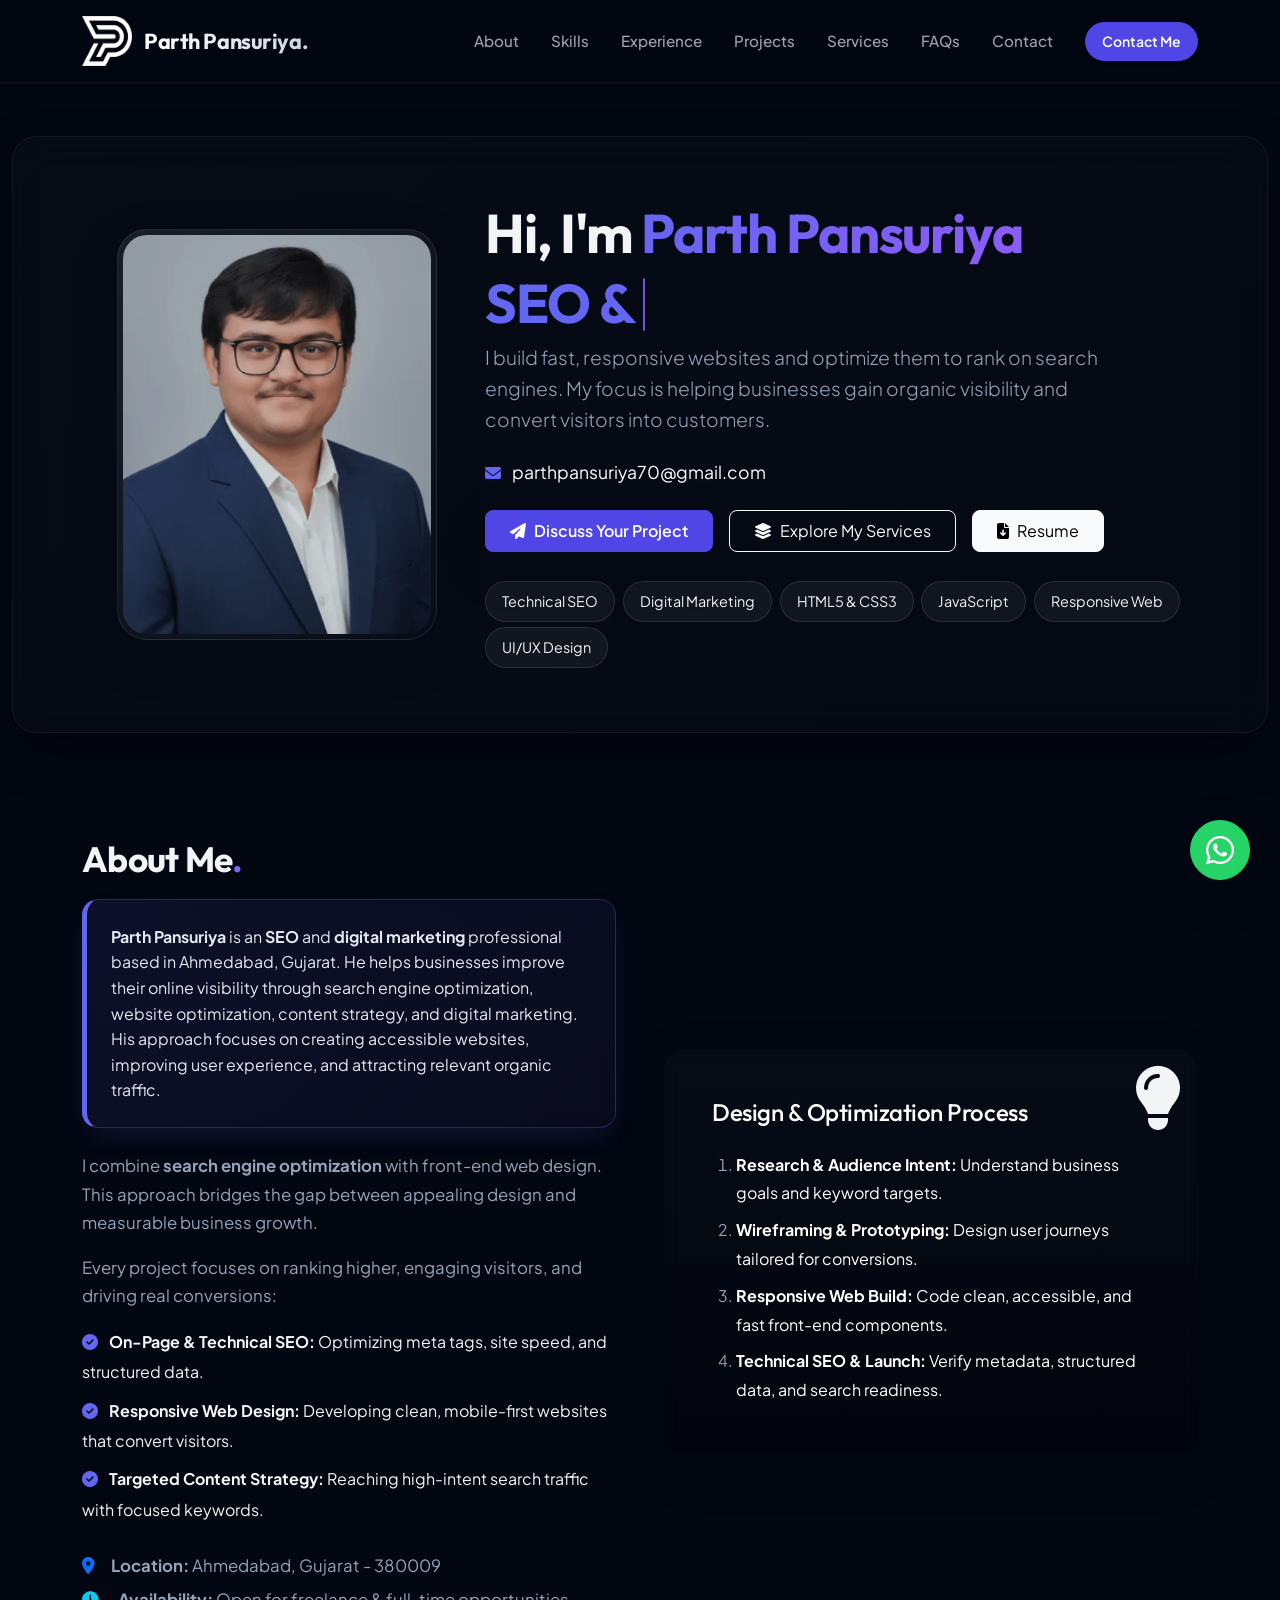
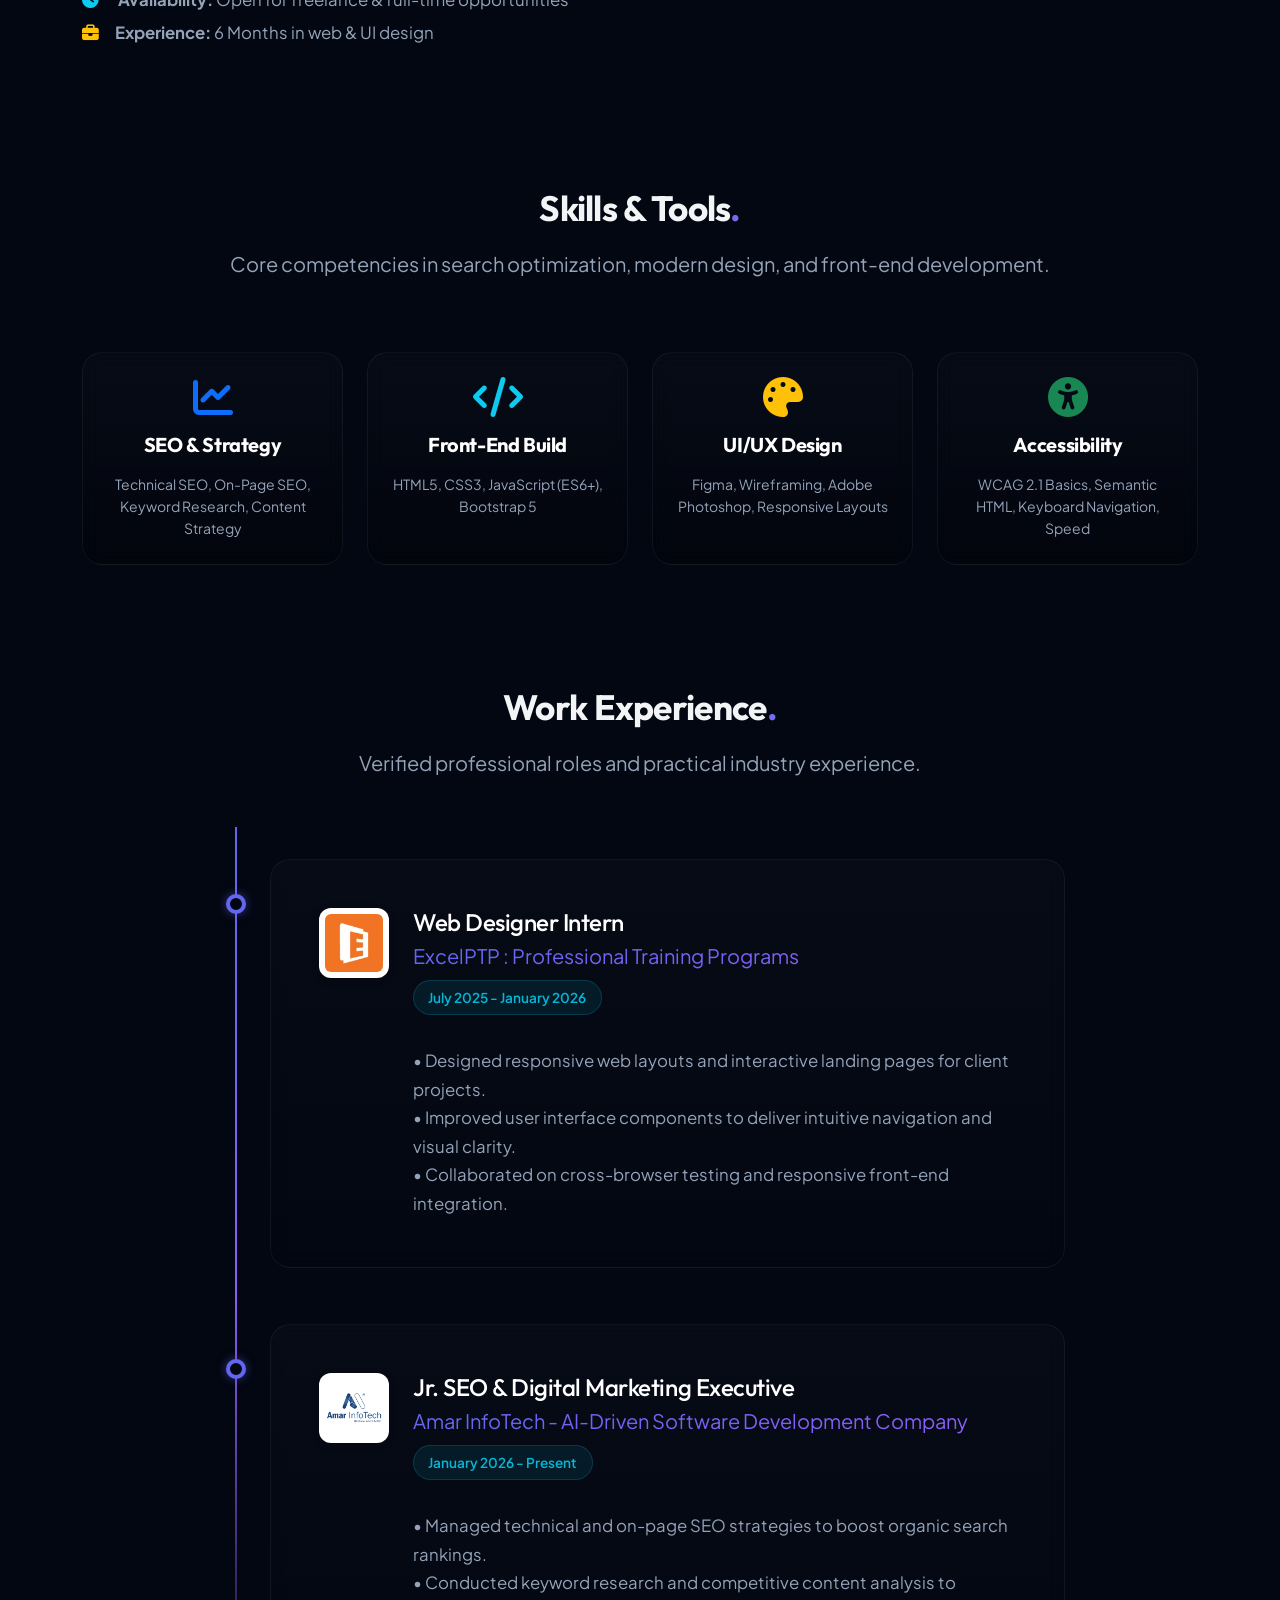
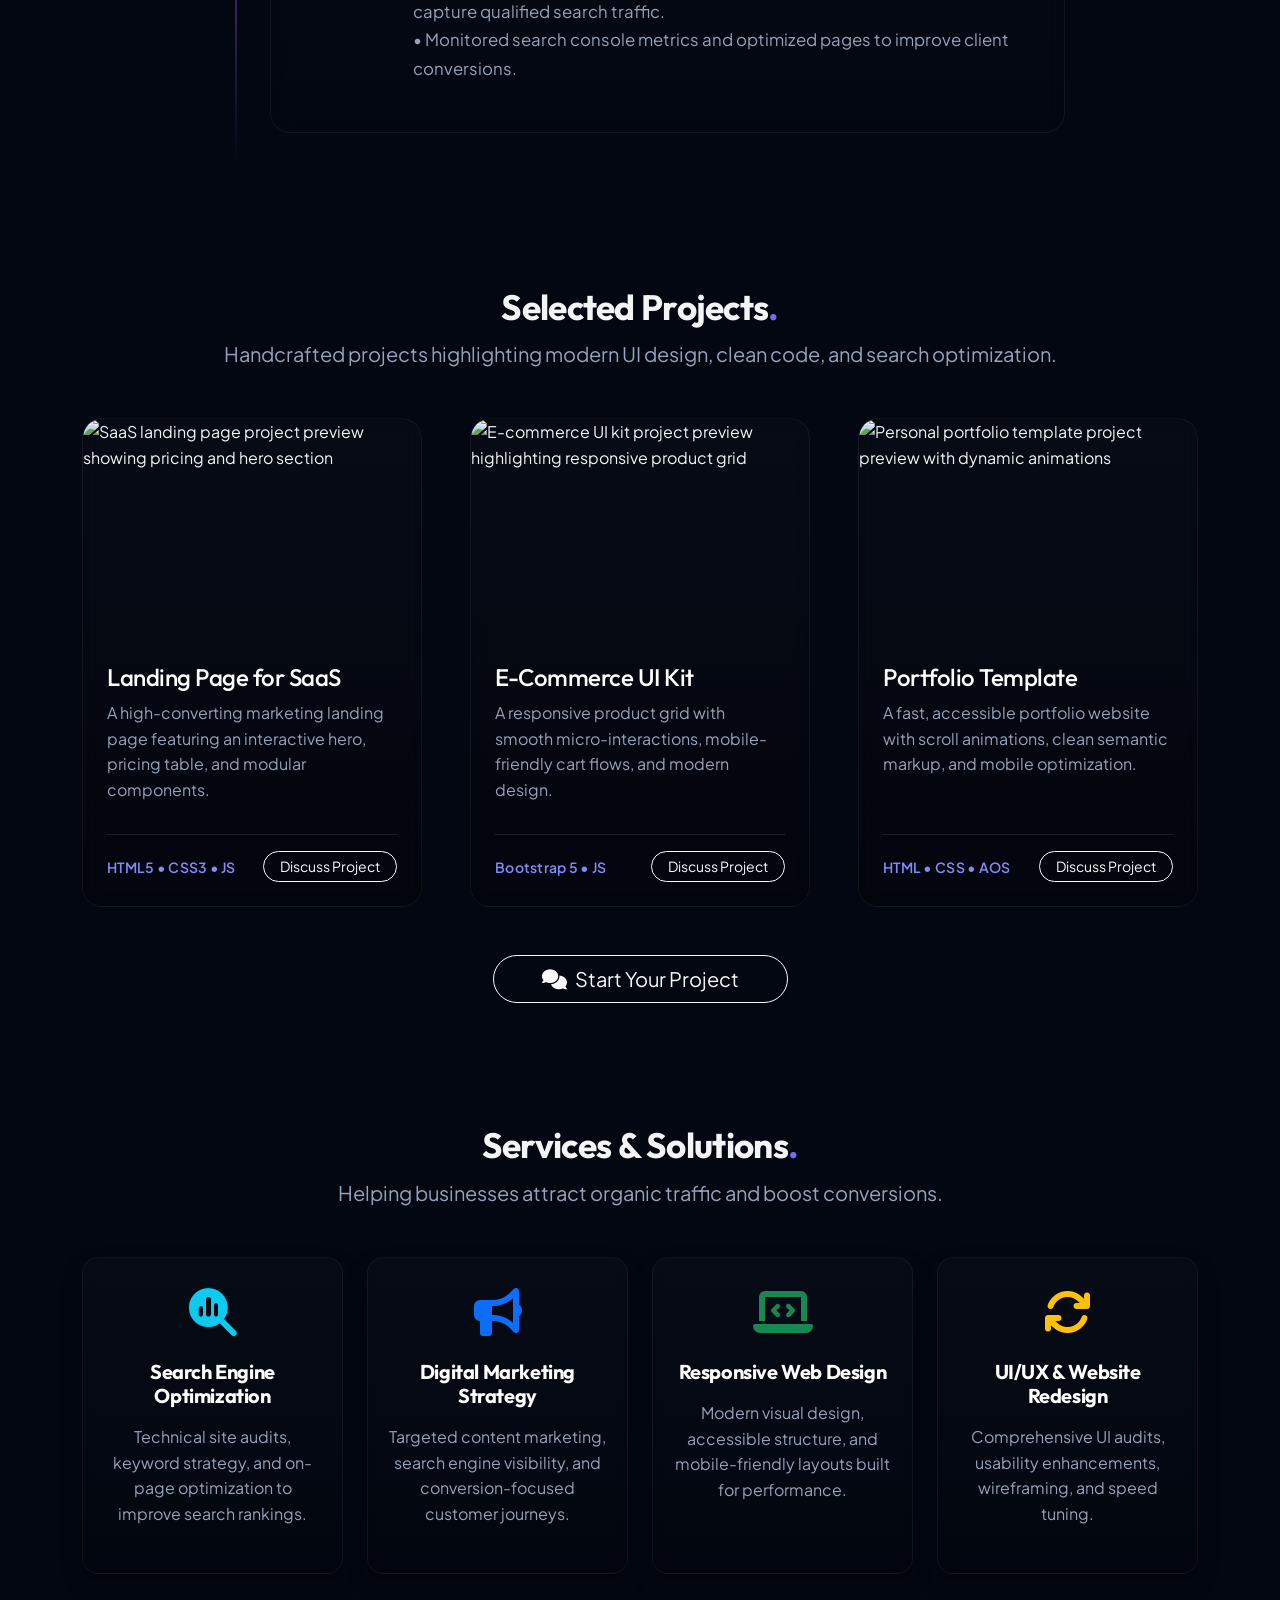
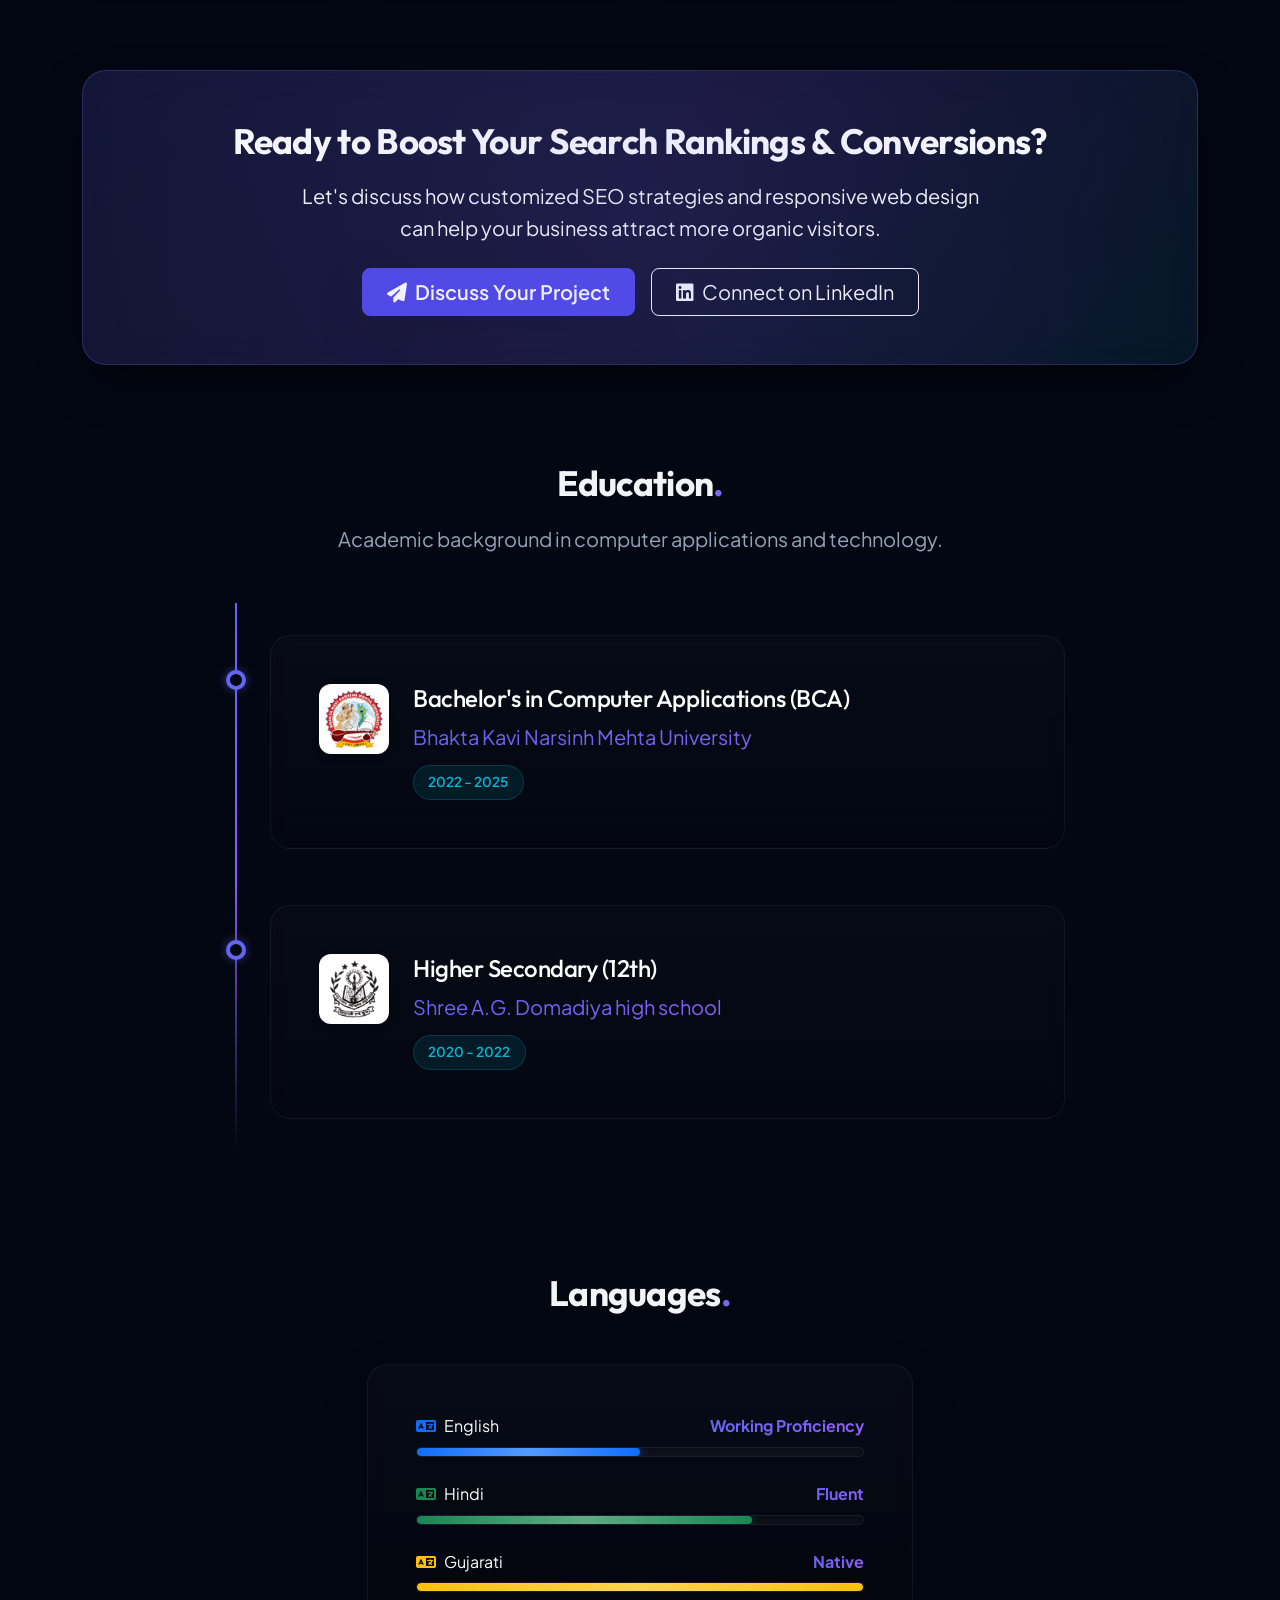
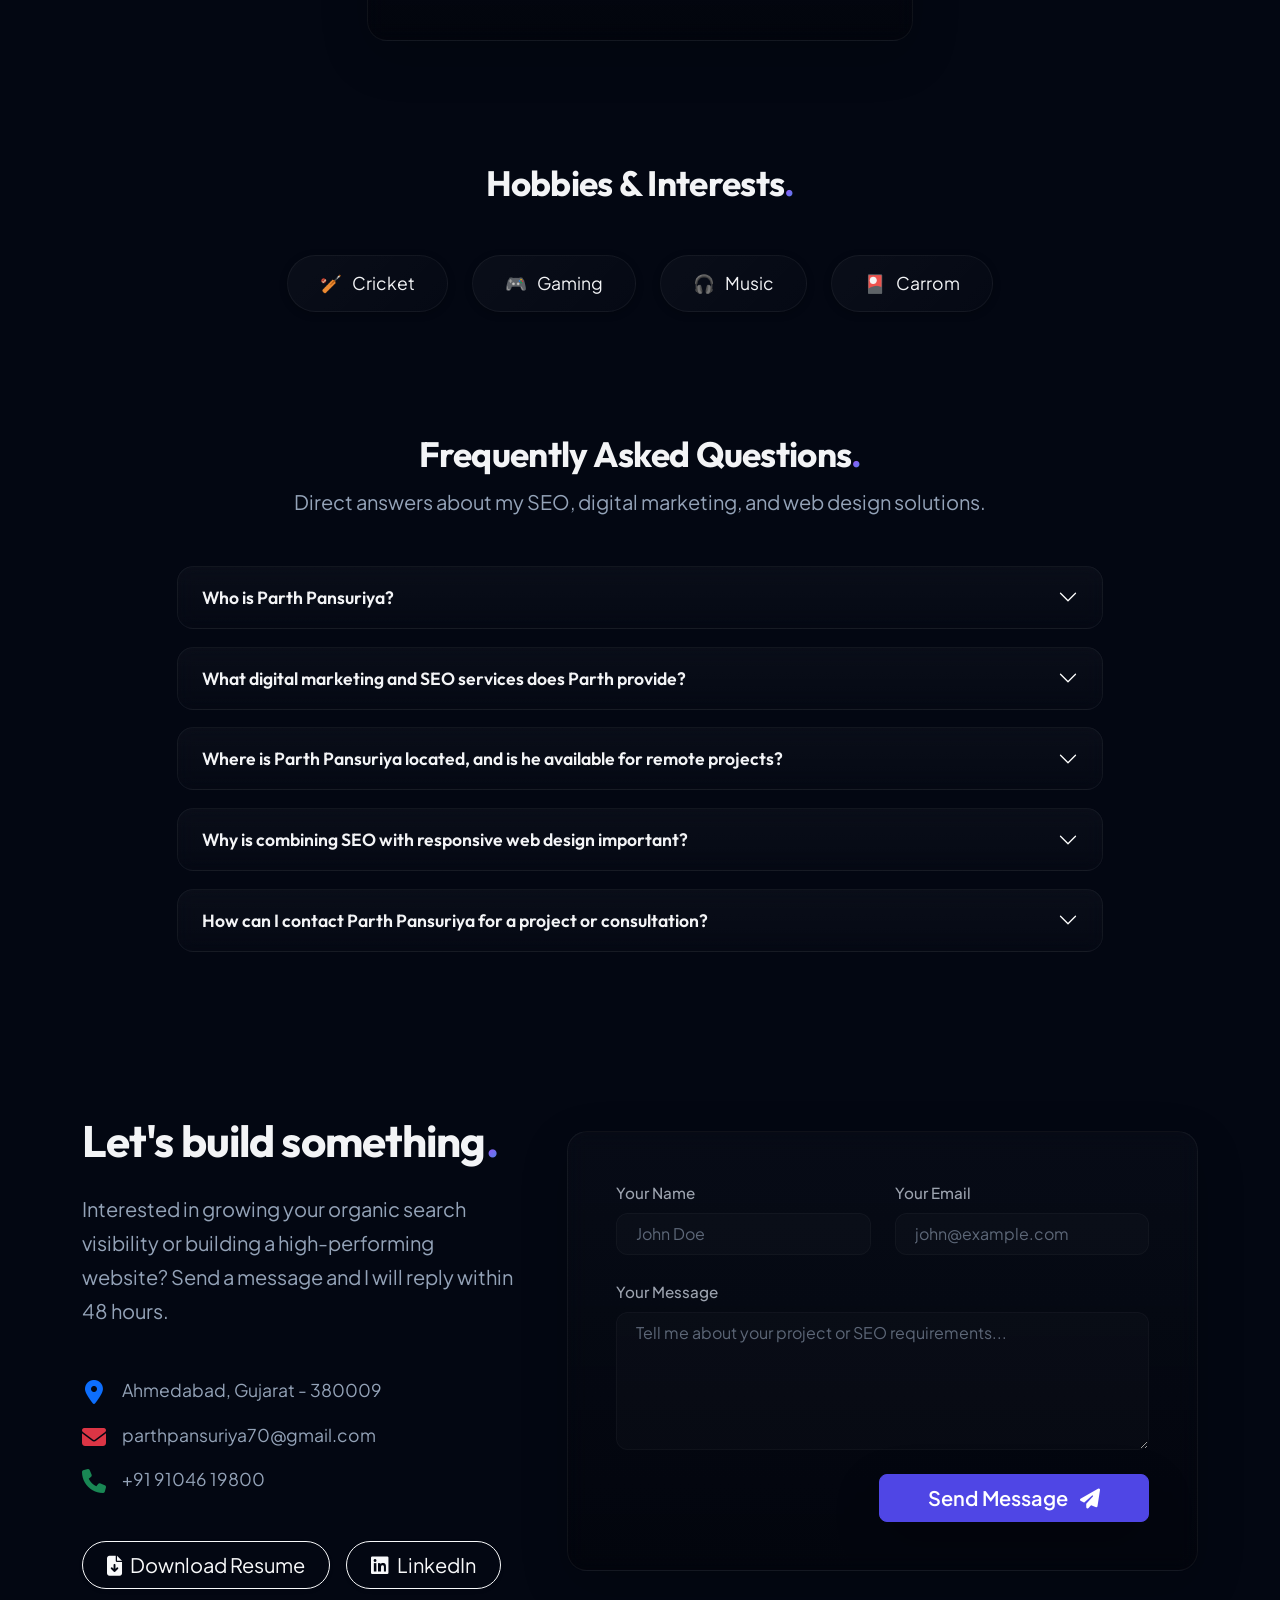
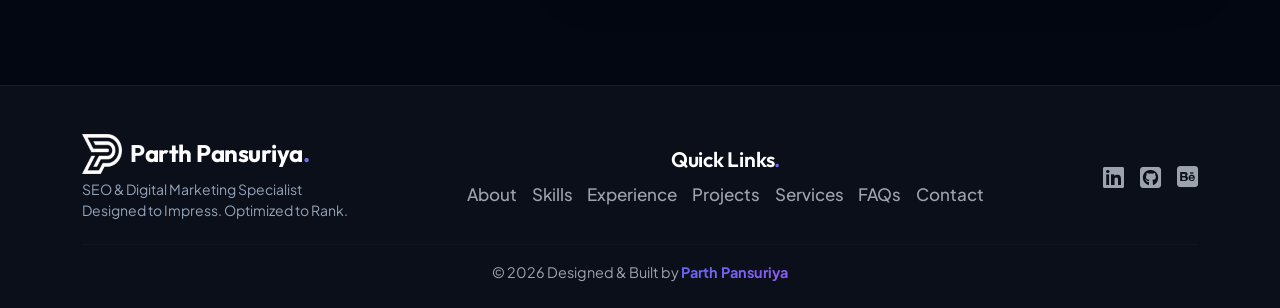
==== commit c8f408e5: "LCP changes" ====
--- a/index.html
+++ b/index.html
@@ -221,7 +221,7 @@
             <a class="nav-link" href="#contact">Contact</a>
           </li>
           <li class="nav-item ms-lg-3 mt-3 mt-lg-0">
-            <a class="btn btn-sm btn-primary px-3 py-2 rounded-pill shadow-sm" href="#contact" style="background: var(--accent); border-color: var(--accent);">
+            <a class="btn btn-sm btn-primary px-3 py-2 rounded-pill shadow-sm" href="#contact">
               Contact Me
             </a>
           </li>
@@ -254,7 +254,7 @@
           </div>
 
           <div class="d-flex gap-3 flex-wrap align-items-center justify-content-center justify-content-lg-start mb-4">
-            <a href="#contact" class="btn btn-primary px-4 py-2 shadow-lg" style="background: var(--accent); border-color: var(--accent);">
+            <a href="#contact" class="btn btn-primary px-4 py-2 shadow-lg">
               <i class="fa-solid fa-paper-plane me-2" aria-hidden="true"></i>Discuss Your Project
             </a>
             <a href="#services" class="btn btn-outline-light px-4 py-2">
@@ -454,7 +454,7 @@
                 A high-converting marketing landing page featuring an interactive hero, pricing table, and modular components.
               </p>
               <div class="d-flex justify-content-between align-items-center mt-3 pt-3 border-top border-secondary border-opacity-25">
-                <div class="fw-bold" style="color: var(--accent); font-size: 0.85rem">
+                <div class="project-tech">
                   HTML5 • CSS3 • JS
                 </div>
                 <a href="#contact" class="btn btn-sm btn-outline-light px-3 rounded-pill">Discuss Project</a>
@@ -476,7 +476,7 @@
                 A responsive product grid with smooth micro-interactions, mobile-friendly cart flows, and modern design.
               </p>
               <div class="d-flex justify-content-between align-items-center mt-3 pt-3 border-top border-secondary border-opacity-25">
-                <div class="fw-bold" style="color: var(--accent); font-size: 0.85rem">
+                <div class="project-tech">
                   Bootstrap 5 • JS
                 </div>
                 <a href="#contact" class="btn btn-sm btn-outline-light px-3 rounded-pill">Discuss Project</a>
@@ -498,7 +498,7 @@
                 A fast, accessible portfolio website with scroll animations, clean semantic markup, and mobile optimization.
               </p>
               <div class="d-flex justify-content-between align-items-center mt-3 pt-3 border-top border-secondary border-opacity-25">
-                <div class="fw-bold" style="color: var(--accent); font-size: 0.85rem">
+                <div class="project-tech">
                   HTML • CSS • AOS
                 </div>
                 <a href="#contact" class="btn btn-sm btn-outline-light px-3 rounded-pill">Discuss Project</a>
@@ -573,7 +573,7 @@
           Let's discuss how customized SEO strategies and responsive web design can help your business attract more organic visitors.
         </p>
         <div class="d-flex flex-wrap gap-3 justify-content-center">
-          <a href="#contact" class="btn btn-primary btn-lg px-4 py-2 shadow-lg" style="background: var(--accent); border-color: var(--accent)">
+          <a href="#contact" class="btn btn-primary btn-lg px-4 py-2 shadow-lg">
             <i class="fa-solid fa-paper-plane me-2" aria-hidden="true"></i>Discuss Your Project
           </a>
           <a href="https://www.linkedin.com/in/parthspansuriya" target="_blank" rel="noopener noreferrer" class="btn btn-outline-light btn-lg px-4 py-2">
@@ -831,7 +831,7 @@
                 <textarea class="form-control bg-dark border-secondary text-white py-2" id="message" name="message" rows="5" required placeholder="Tell me about your project or SEO requirements..."></textarea>
               </div>
               <div class="col-12 mt-4 d-grid d-lg-block text-lg-end">
-                <button class="btn btn-primary btn-lg px-5 shadow-lg" type="submit" id="submitBtn" style="background: var(--accent); border-color: var(--accent);">
+                <button class="btn btn-primary btn-lg px-5 shadow-lg" type="submit" id="submitBtn">
                   Send Message <i class="fa-solid fa-paper-plane ms-2" aria-hidden="true"></i>
                 </button>
               </div>
--- a/style.css
+++ b/style.css
@@ -2,11 +2,15 @@
   --bg-primary: #030712;
   --bg-secondary: #0b0f19;
   --accent: #6366f1;
+  --accent-light: #818cf8;
   --accent-purple: #8b5cf6;
   --accent-cyan: #06b6d4;
+  --btn-primary-bg: #4f46e5;
+  --btn-primary-hover: #4338ca;
+  --btn-primary-active: #3730a3;
   --text-primary: #f3f4f6;
   --text-secondary: #9ca3af;
-  --muted: #6b7280;
+  --muted: #94a3b8;
 
   --glass: rgba(255, 255, 255, 0.03);
   --glass-border: rgba(255, 255, 255, 0.05);
@@ -470,6 +474,18 @@
 
 .project-card:hover .project-thumb {
   transform: scale(1.05);
+}
+
+.project-tech {
+  color: var(--accent-light);
+  font-size: 0.875rem;
+  font-weight: 600;
+  letter-spacing: 0.02em;
+}
+
+.section-desc {
+  color: var(--muted);
+  line-height: 1.6;
 }
 
 /* Timeline Styling */
@@ -660,9 +676,26 @@
   border-radius: 8px;
 }
 
-.btn-primary:hover {
-  box-shadow: 0 0 20px rgba(92, 106, 196, 0.6);
+.btn-primary {
+  background-color: var(--btn-primary-bg) !important;
+  border-color: var(--btn-primary-bg) !important;
+  color: #ffffff !important;
+  font-weight: 600;
+}
+
+.btn-primary:hover,
+.btn-primary:focus {
+  background-color: var(--btn-primary-hover) !important;
+  border-color: var(--btn-primary-hover) !important;
+  color: #ffffff !important;
+  box-shadow: 0 0 20px rgba(79, 70, 229, 0.6);
   transform: translateY(-2px);
+}
+
+.btn-primary:active {
+  background-color: var(--btn-primary-active) !important;
+  border-color: var(--btn-primary-active) !important;
+  color: #ffffff !important;
 }
 
 .btn-outline-light:hover {
@@ -910,8 +943,8 @@
 }
 
 .footer-copyright {
-  font-size: 0.85rem;
-  color: var(--muted);
+  font-size: 0.9rem;
+  color: var(--text-secondary);
 }
 
 .service {
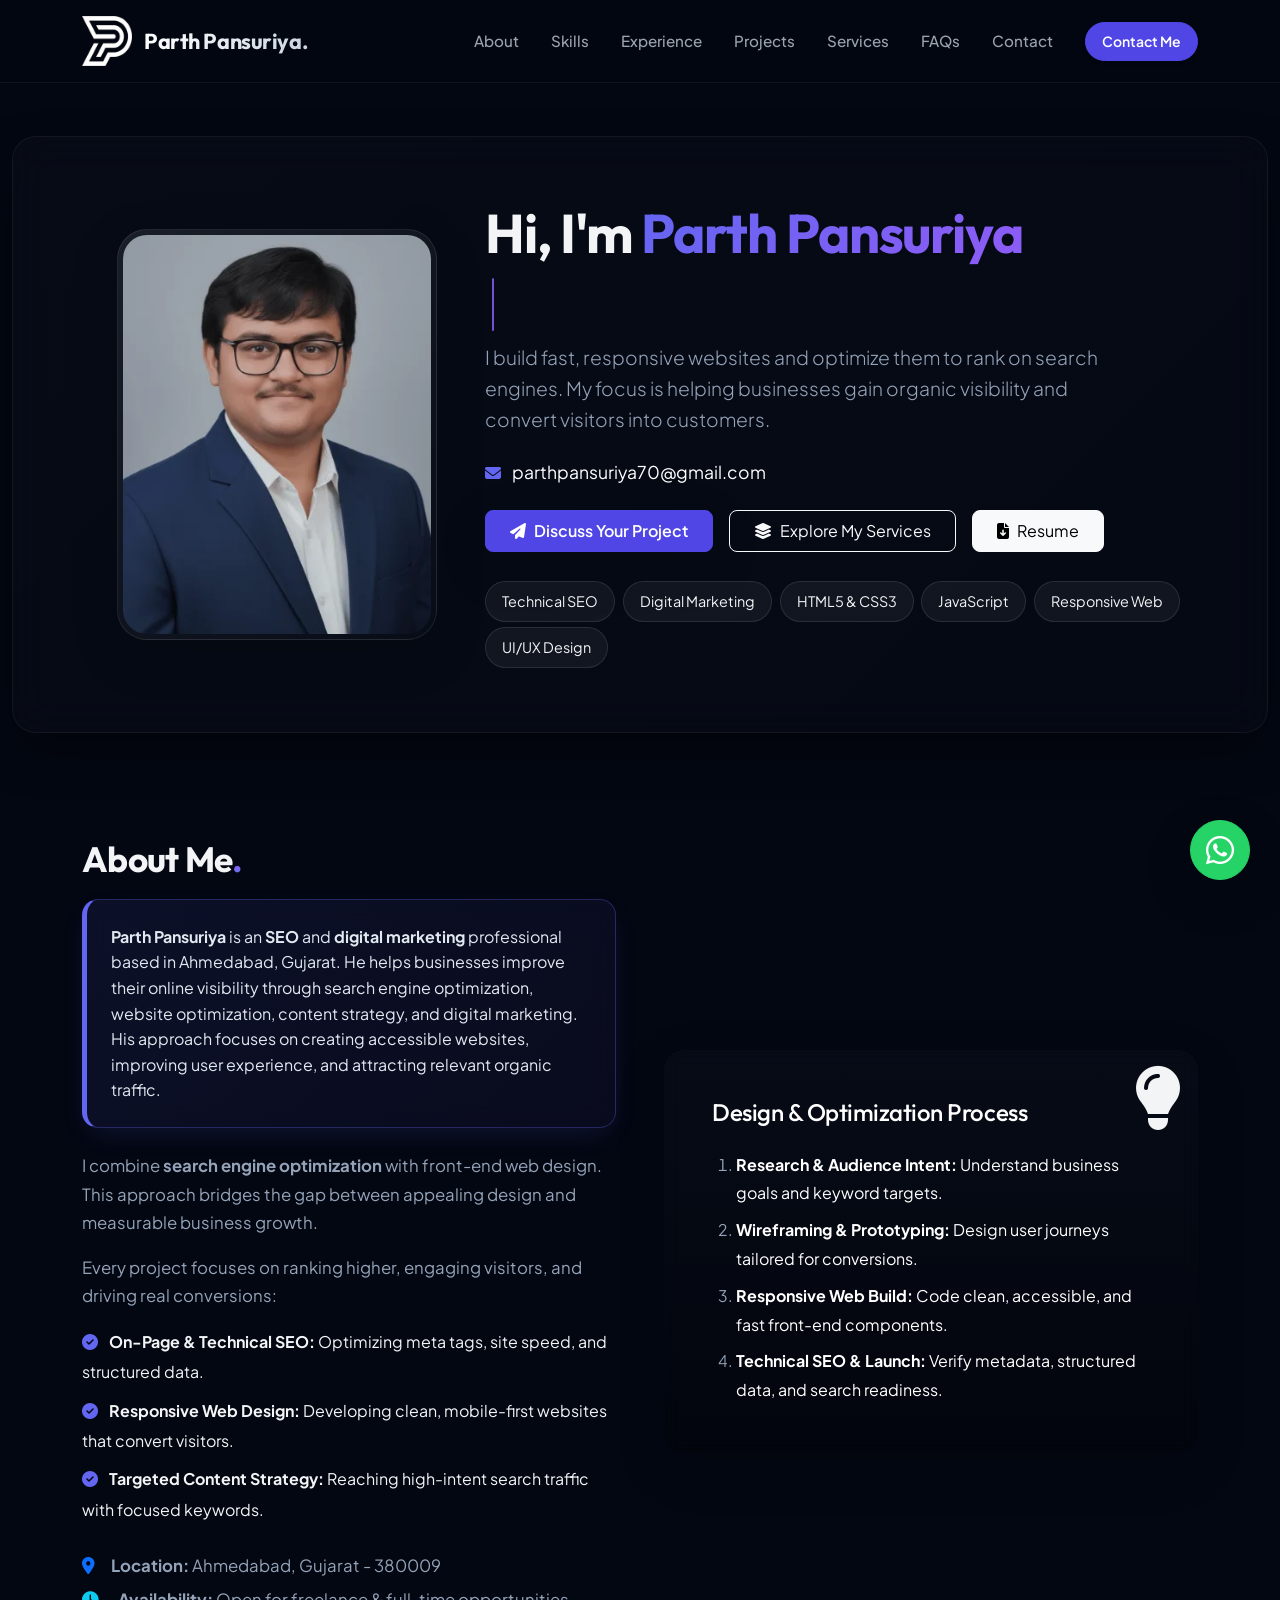
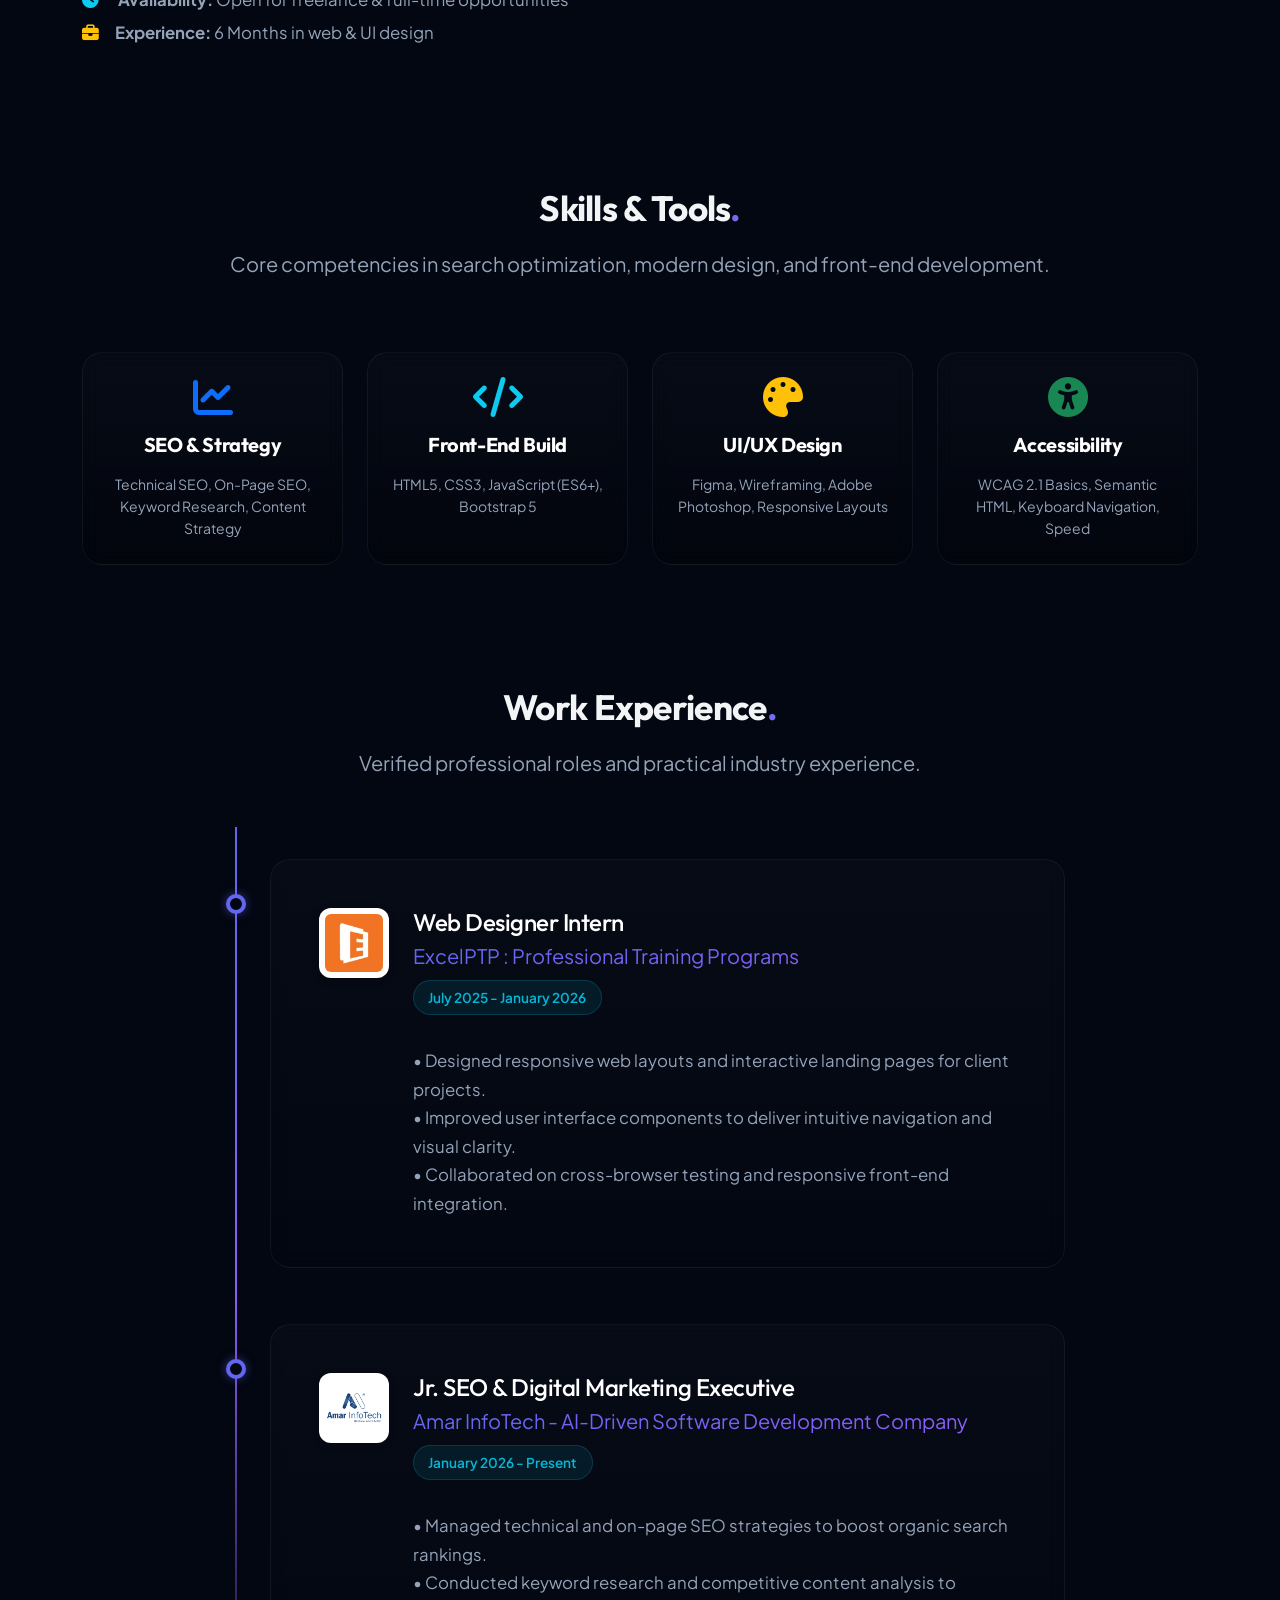
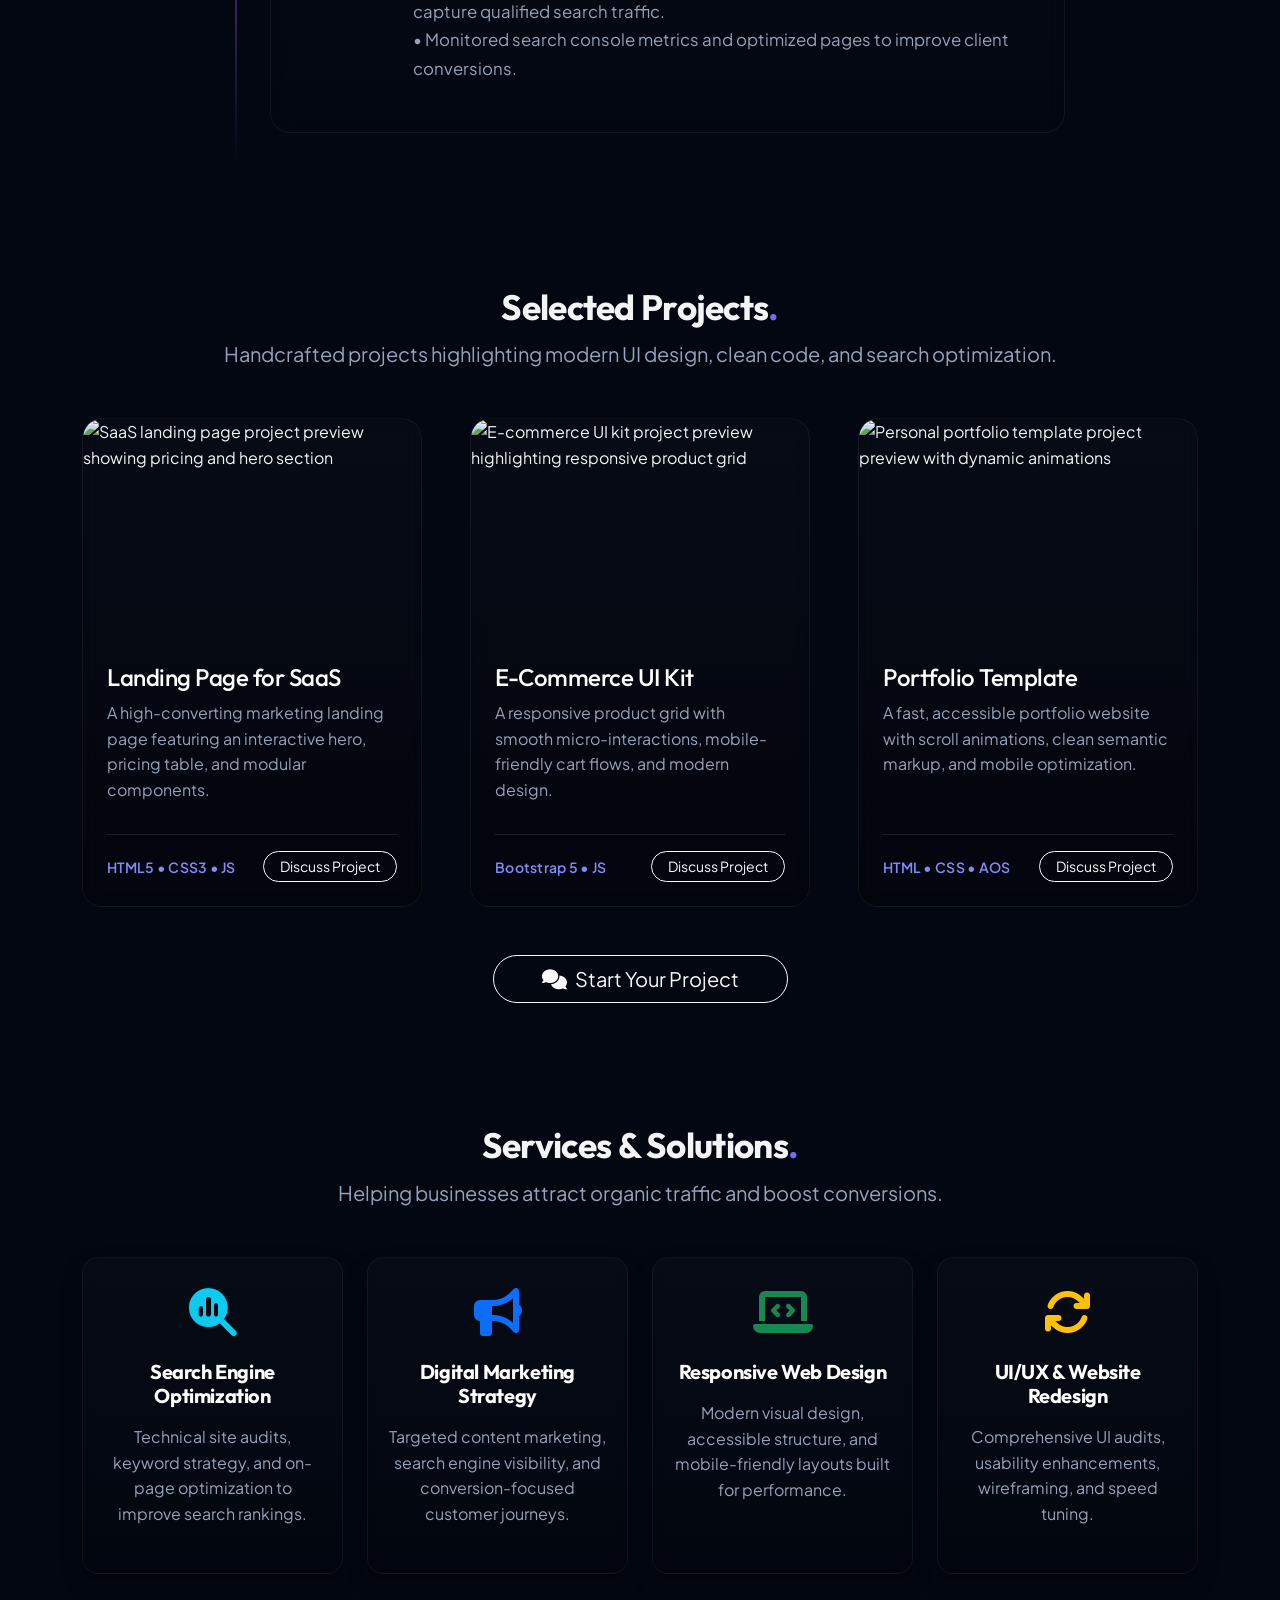
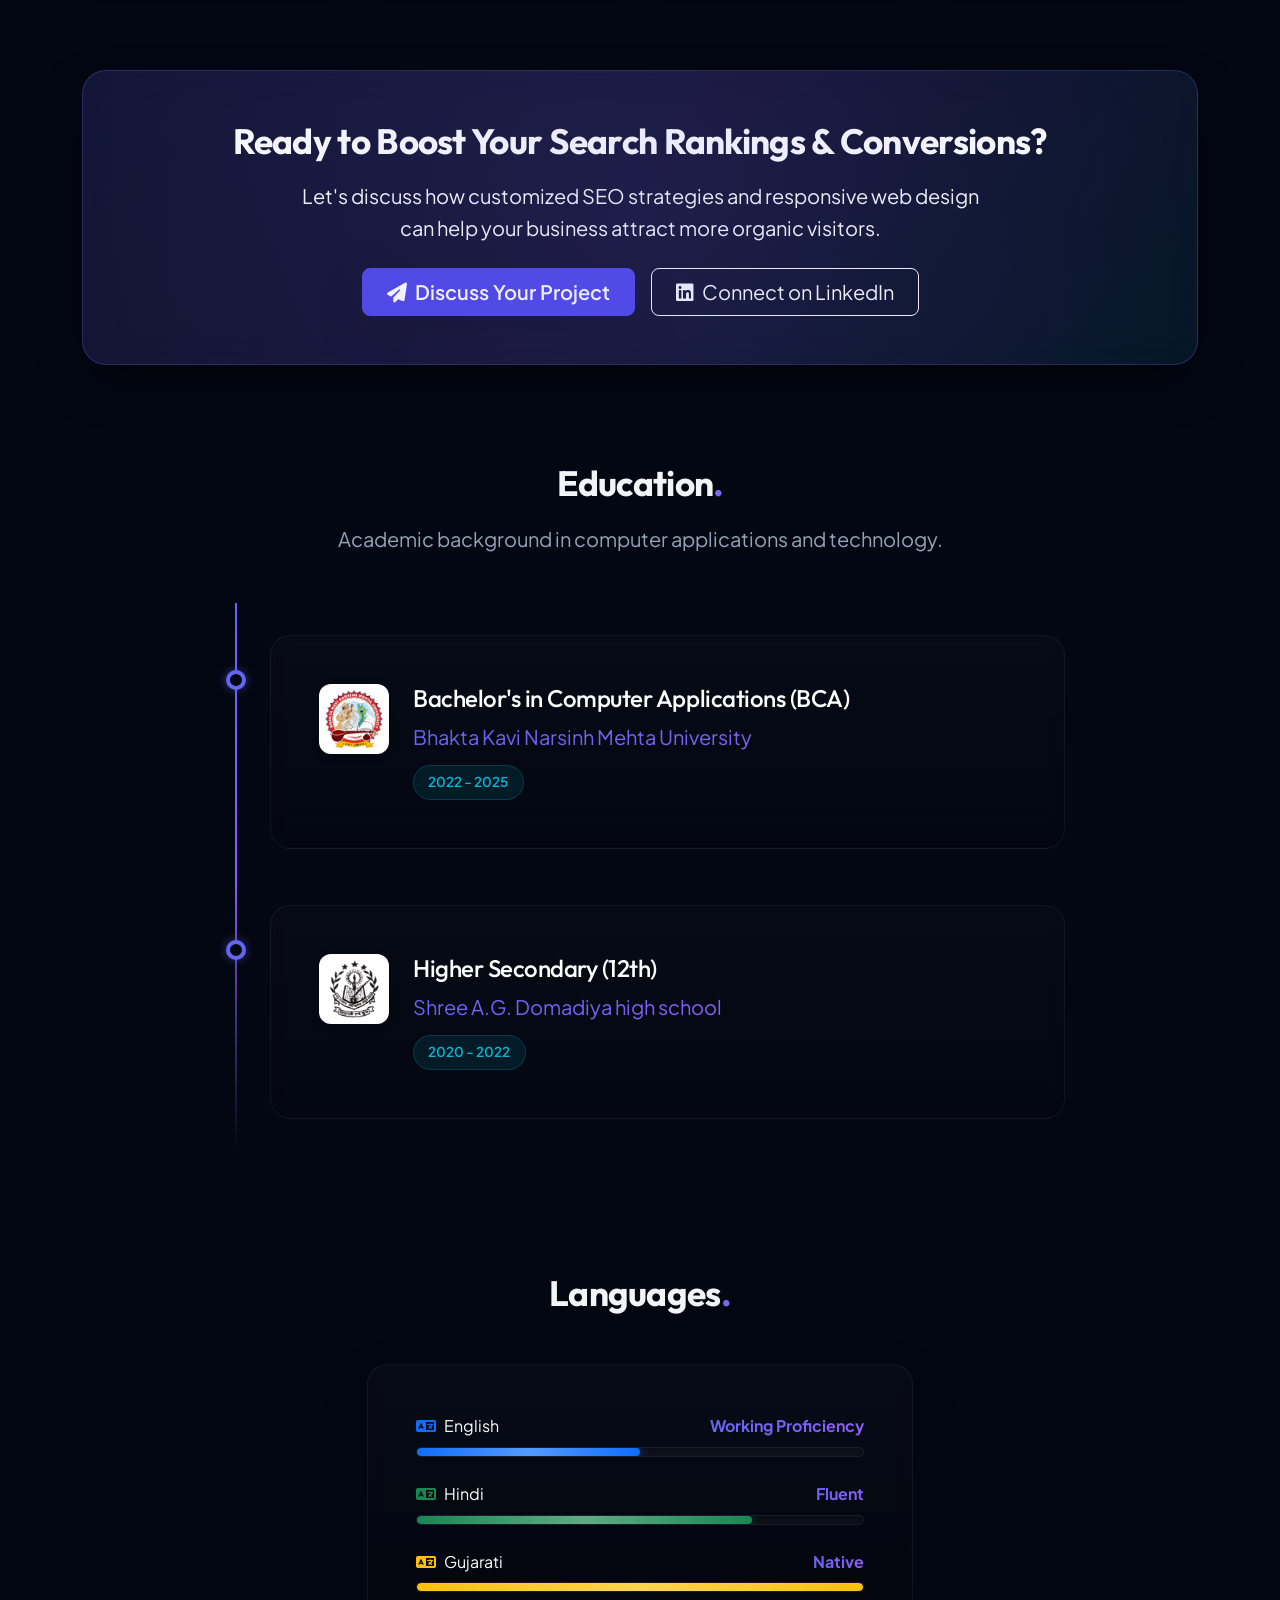
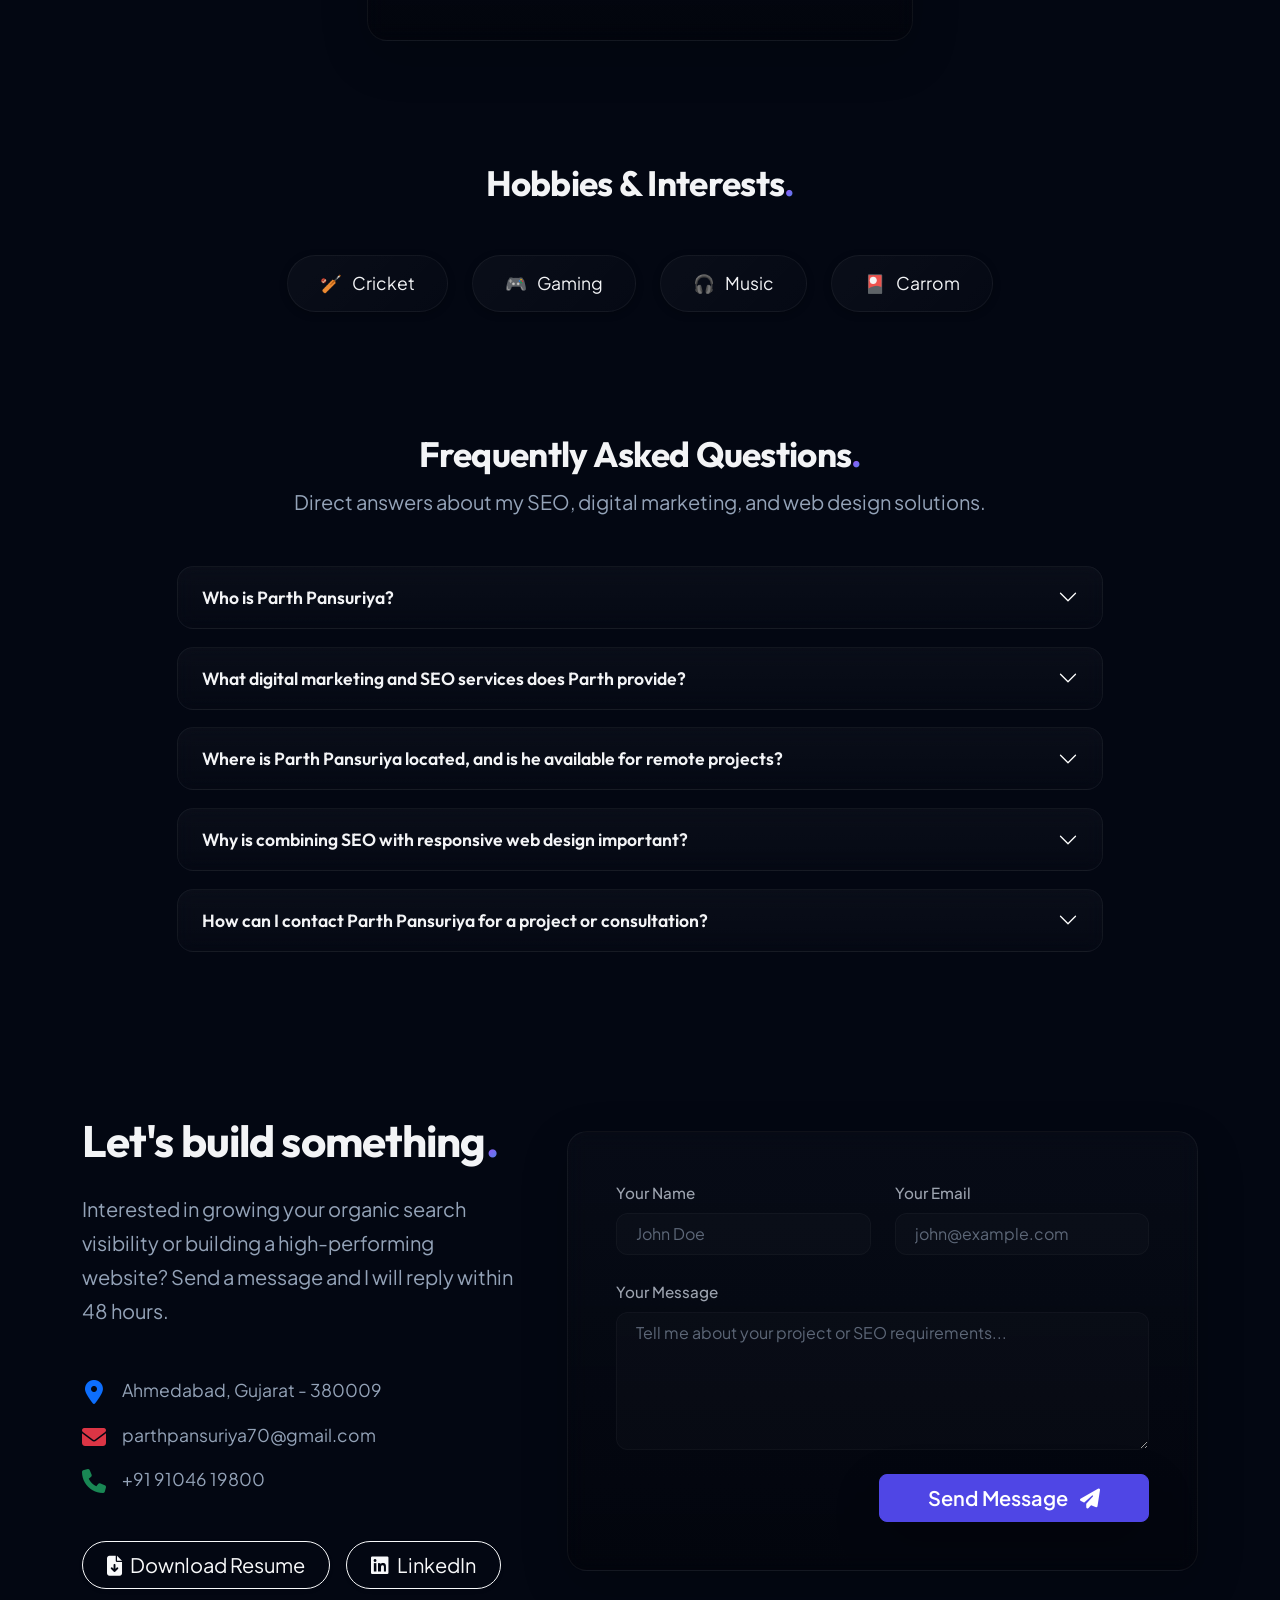
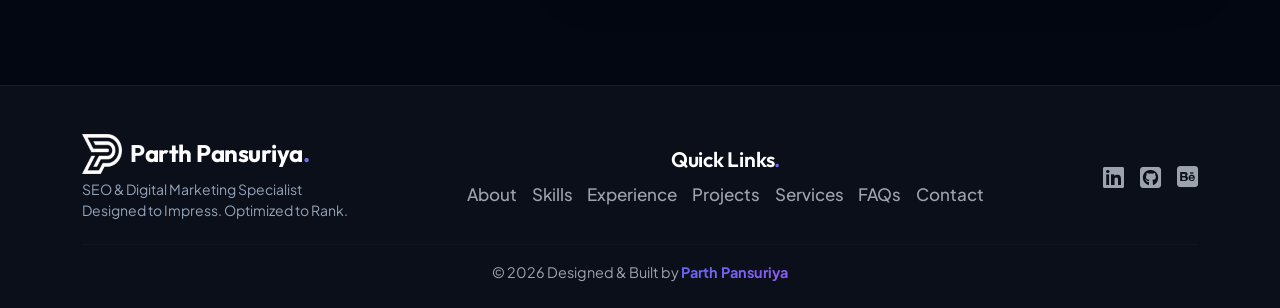
==== commit e7d28a3c: "fix light house issue" ====
--- a/index.html
+++ b/index.html
@@ -172,6 +172,9 @@
 </head>
 
 <body>
+  <!-- Accessible Skip to Main Content Link -->
+  <a href="#main-content" class="skip-link">Skip to main content</a>
+
   <!-- Scroll Progress Indicator -->
   <div class="scroll-progress-bar" id="scrollProgressBar" aria-hidden="true"></div>
 
@@ -230,7 +233,9 @@
     </div>
   </nav>
 
-  <!-- HERO -->
+  <!-- MAIN CONTENT LANDMARK -->
+  <main id="main-content" tabindex="-1">
+    <!-- HERO -->
   <header class="hero" id="home">
     <div class="container-xxl mt-5 mt-lg-4">
       <div class="hero-card d-flex gap-5 align-items-center flex-column flex-lg-row">
@@ -844,6 +849,7 @@
       </div>
     </div>
   </section>
+  </main>
 
   <!-- FOOTER -->
   <footer class="main-footer pt-5 pb-4 mt-5">
@@ -852,14 +858,14 @@
 
         <!-- Column 1: Logo, Name & Tagline (~40%) -->
         <div class="footer-col-brand" data-aos="fade-right" data-aos-duration="1000">
-          <h4 class="fw-bolder mb-1 text-white d-flex align-items-center justify-content-center justify-content-lg-start footer-brand-title">
+          <p class="h4 fw-bolder mb-1 text-white d-flex align-items-center justify-content-center justify-content-lg-start footer-brand-title">
             <picture style="display: contents;">
               <source srcset="./assets/Parth-Pansuriya-logo.webp" type="image/webp" />
               <img src="./assets/Parth Pansuriya logo.png" alt="Parth Pansuriya brand monogram in footer" width="40" height="40"
                 class="me-2 img-fluid footer-brand-logo" loading="lazy" title="Parth Pansuriya"/>
             </picture>
             Parth Pansuriya<span class="gradient-text">.</span>
-          </h4>
+          </p>
           <p class="footer-tagline mb-0">
             <span>SEO & Digital Marketing Specialist</span><br />
             <span>Designed to Impress. Optimized to Rank.</span>
@@ -868,7 +874,7 @@
 
         <!-- Column 2: Quick Links -->
         <div class="footer-col-links" data-aos="fade-up" data-aos-duration="1000" data-aos-delay="150">
-          <h4 class="footer-links-heading">Quick Links<span class="gradient-text">.</span></h4>
+          <p class="footer-links-heading">Quick Links<span class="gradient-text">.</span></p>
           <nav class="footer-links" aria-label="Footer Quick Links">
             <a href="#about" class="text-decoration-none">About</a>
             <a href="#skills" class="text-decoration-none">Skills</a>
--- a/style.css
+++ b/style.css
@@ -118,6 +118,37 @@
   outline: 2px solid var(--accent) !important;
   outline-offset: 3px !important;
   box-shadow: 0 0 0 4px rgba(99, 102, 241, 0.4) !important;
+}
+
+/* Accessibility: Skip to Main Content Link */
+.skip-link {
+  position: absolute;
+  top: -100px;
+  left: 20px;
+  background: var(--bg-primary);
+  color: #ffffff !important;
+  padding: 12px 20px;
+  text-decoration: none;
+  font-family: var(--font-body);
+  font-weight: 600;
+  font-size: 0.95rem;
+  border: 2px solid var(--accent);
+  border-radius: 8px;
+  z-index: 99999;
+  transition: top 0.2s ease-in-out;
+  box-shadow: var(--shadow-md);
+}
+
+.skip-link:focus,
+.skip-link:focus-visible {
+  top: 20px;
+  outline: 2px solid var(--accent-light) !important;
+  outline-offset: 2px !important;
+  box-shadow: var(--glow-accent) !important;
+}
+
+#main-content:focus {
+  outline: none;
 }
 
 /* Animated Mesh Background */
@@ -842,6 +873,9 @@
 }
 
 .footer-brand-title {
+  font-family: var(--font-headings);
+  font-weight: 700;
+  letter-spacing: -0.02em;
   margin-bottom: 0.35rem !important;
   line-height: 1.2;
 }
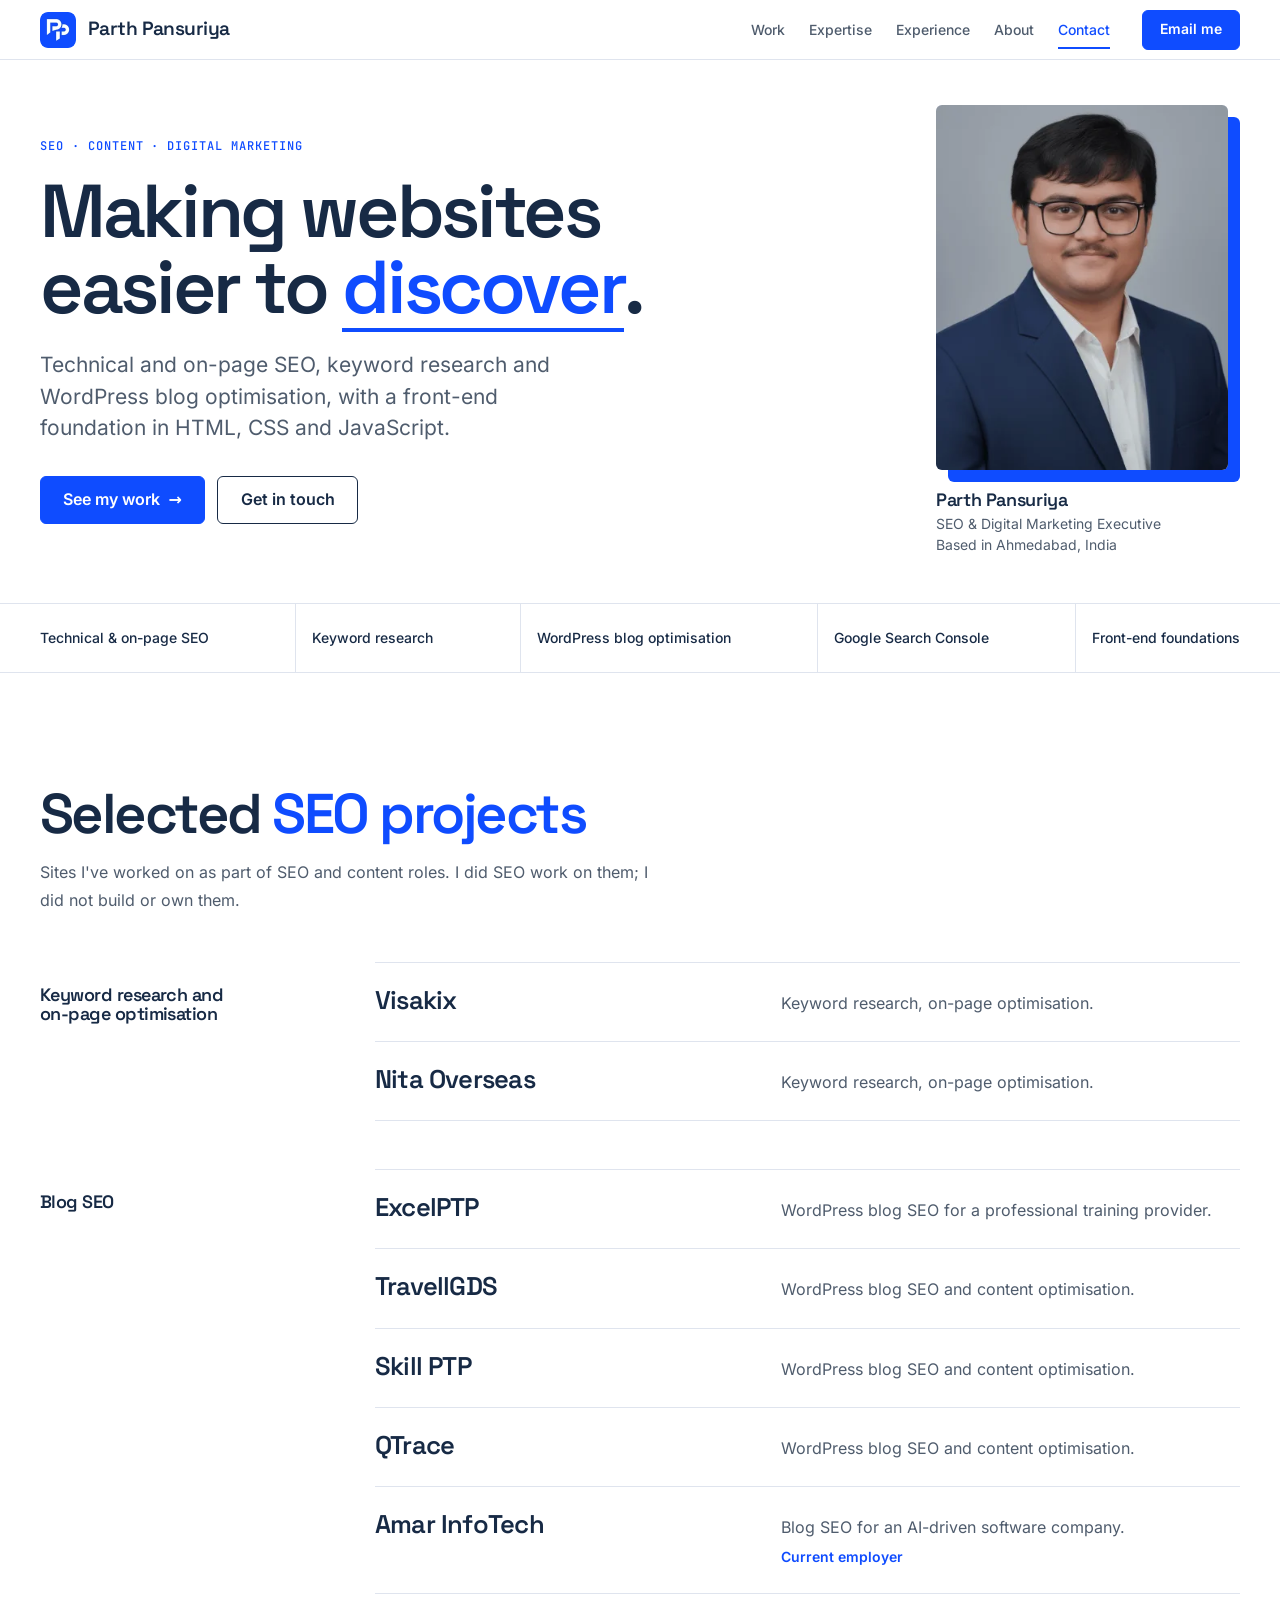
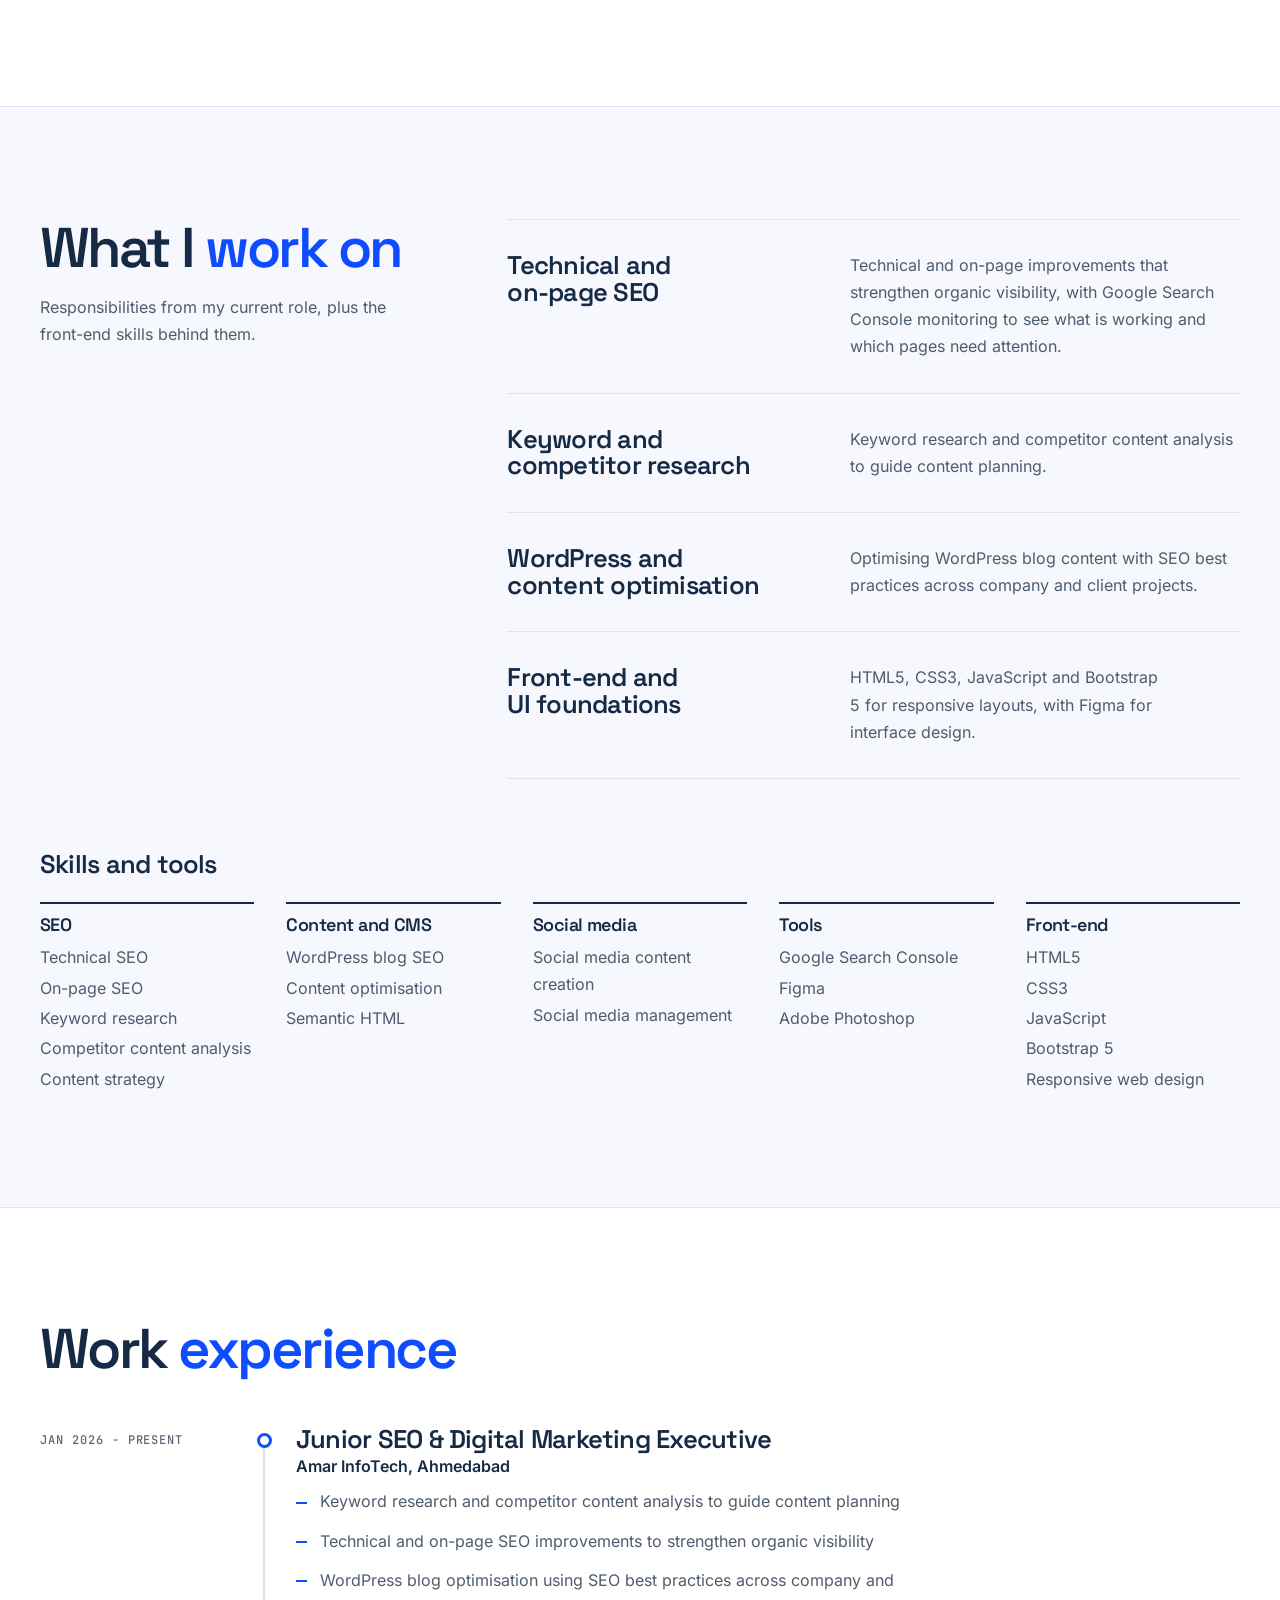
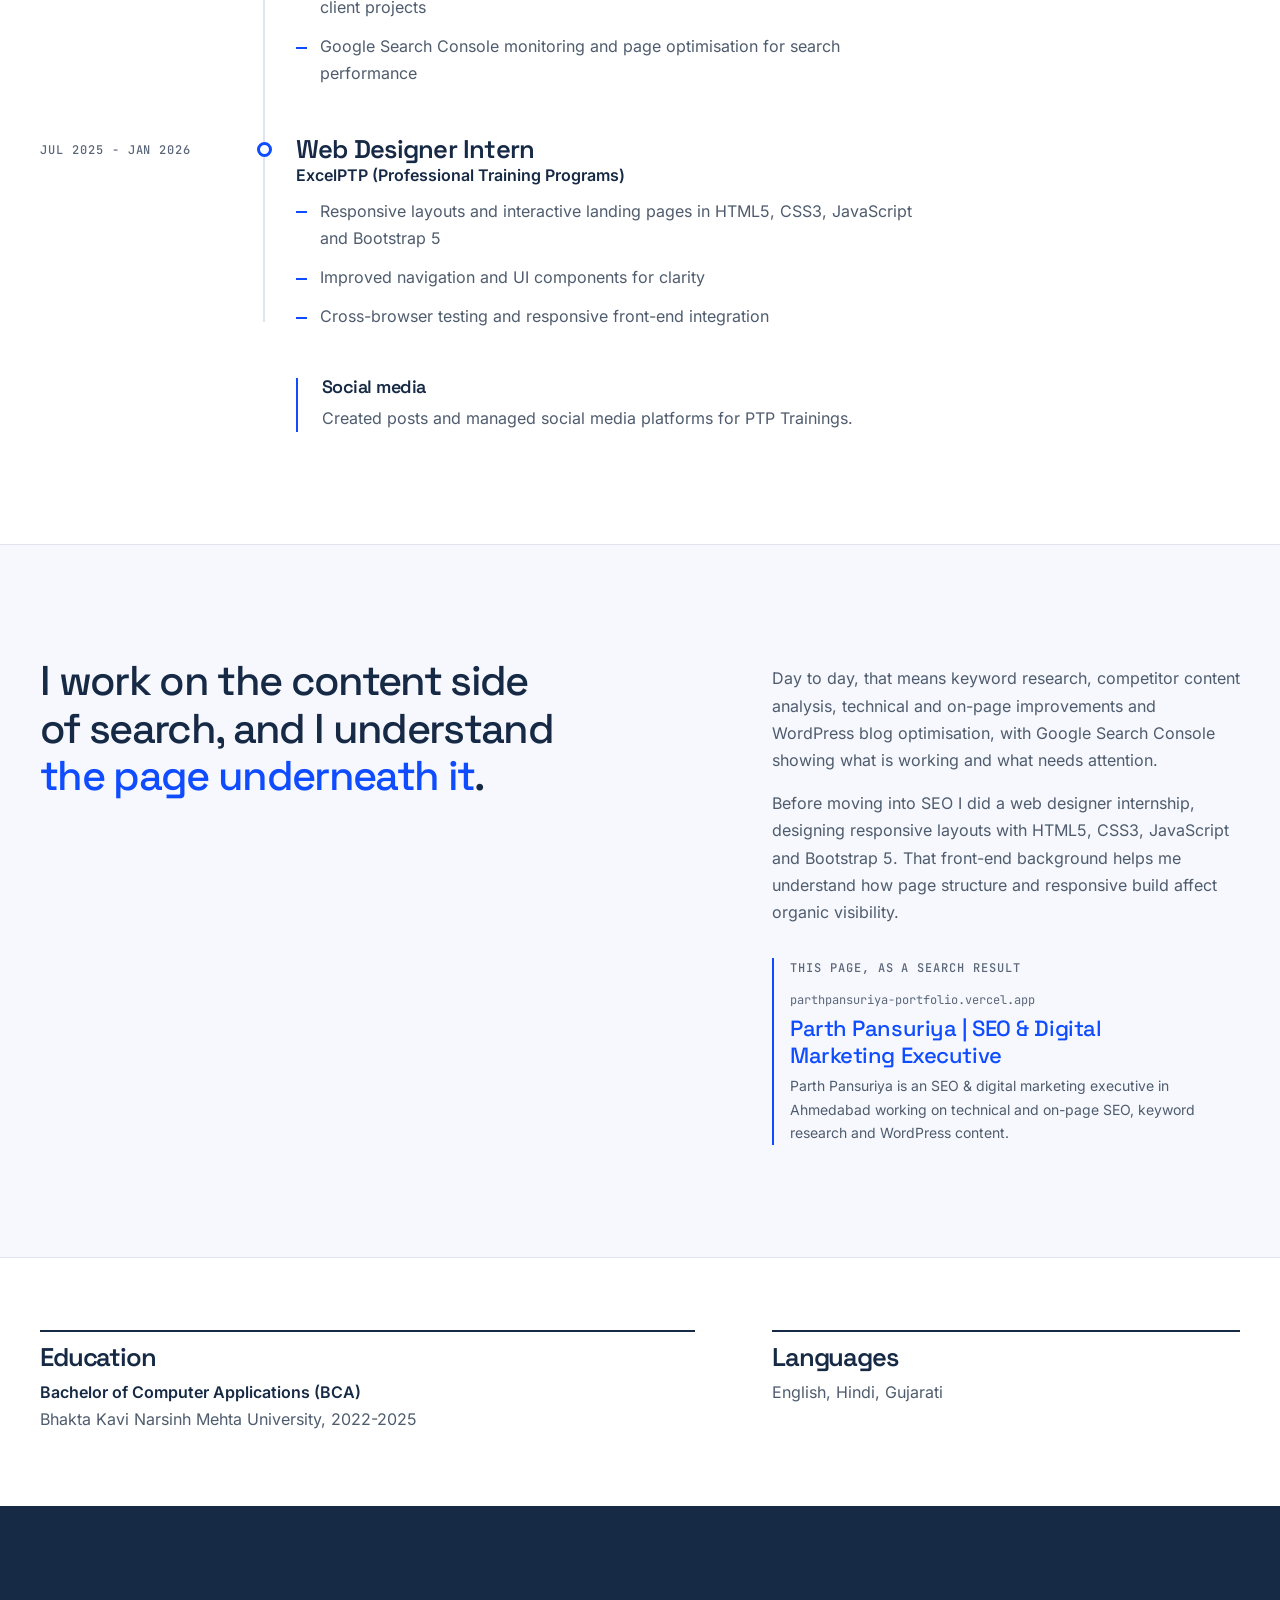
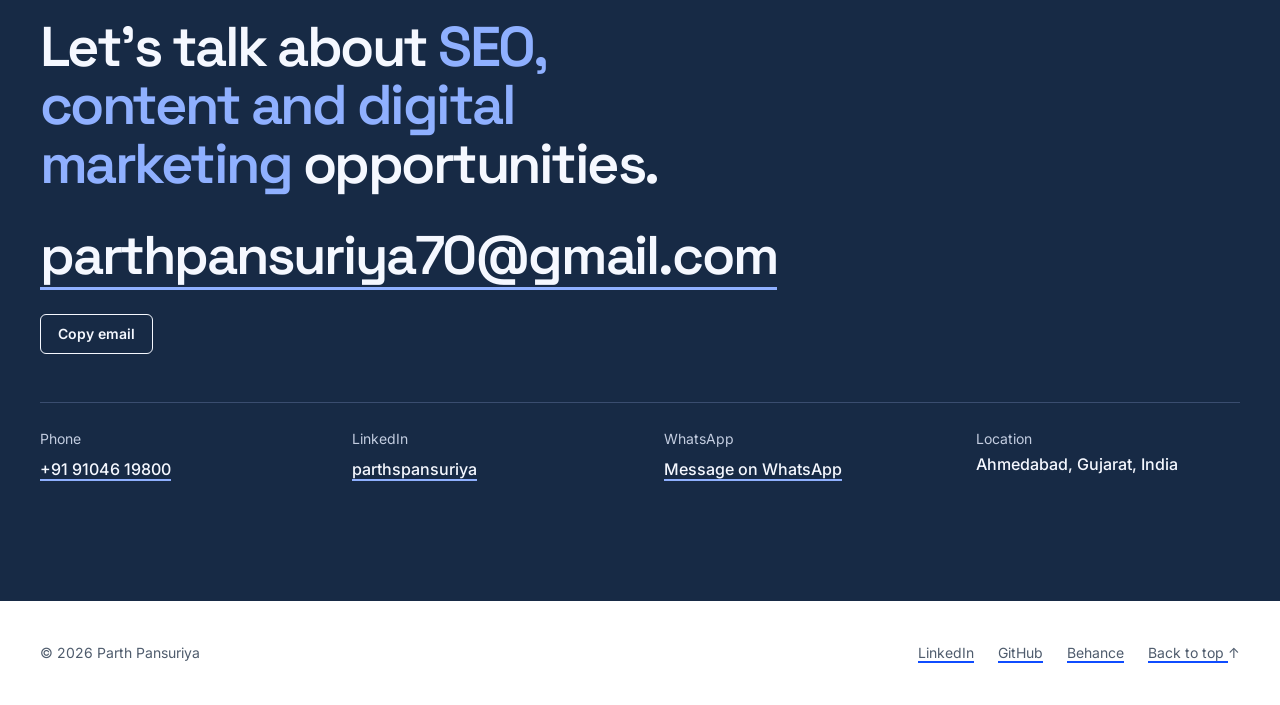
==== commit 5c75ba56: "Redesign portfolio: Blue Editorial static rebuild Rebuild index.html, style.css and script.js in the" ====
--- a/index.html
+++ b/index.html
@@ -2,65 +2,51 @@
 <html lang="en">
 
 <head>
-  <meta charset="UTF-8" />
-  <meta name="viewport" content="width=device-width, initial-scale=1" />
-  
-  <!-- Primary Meta Tags -->
-  <title>Parth Pansuriya | SEO, Digital Marketing & Web Designer</title>
-  <meta name="title" content="Parth Pansuriya | SEO, Digital Marketing & Web Designer" />
-  <meta name="description" content="Parth Pansuriya is an SEO & Digital Marketing expert in Ahmedabad, Gujarat, helping businesses grow through SEO and responsive web design." />
-  <meta name="keywords" content="Parth Pansuriya, SEO Expert, Digital Marketing Expert, Ahmedabad, Gujarat, Web Designer, Technical SEO, Responsive Web Design" />
-  <meta name="author" content="Parth Pansuriya" />
-  <meta name="robots" content="index, follow" />
-  <meta name="language" content="English" />
-  <link rel="canonical" href="https://parthpansuriya-portfolio.vercel.app/" />
-  <meta name="google-site-verification" content="ZKyu5hK7qx6bQke8oEGaLL59JGp5xai66PD9quuxUKk" />
-
-  <!-- Security Headers (Client-side Fallbacks) -->
-  <meta http-equiv="X-Content-Type-Options" content="nosniff" />
-  <meta name="referrer" content="strict-origin-when-cross-origin" />
-
-  <!-- Open Graph / Facebook -->
-  <meta property="og:type" content="website" />
-  <meta property="og:url" content="https://parthpansuriya-portfolio.vercel.app/" />
-  <meta property="og:title" content="Parth Pansuriya | SEO, Digital Marketing & Web Designer" />
-  <meta property="og:description" content="Parth Pansuriya is an SEO & Digital Marketing expert in Ahmedabad, Gujarat, helping businesses grow through SEO and responsive web design." />
-  <meta property="og:image" content="https://parthpansuriya-portfolio.vercel.app/assets/Parth%20Pansuriya%20logo.png" />
-
-  <!-- Twitter -->
-  <meta property="twitter:card" content="summary_large_image" />
-  <meta property="twitter:url" content="https://parthpansuriya-portfolio.vercel.app/" />
-  <meta property="twitter:title" content="Parth Pansuriya | SEO, Digital Marketing & Web Designer" />
-  <meta property="twitter:description" content="Parth Pansuriya is an SEO & Digital Marketing expert in Ahmedabad, Gujarat, helping businesses grow through SEO and responsive web design." />
-  <meta property="twitter:image" content="https://parthpansuriya-portfolio.vercel.app/assets/Parth%20Pansuriya%20logo.png" />
-
-  <!-- Preconnect for Performance -->
-  <link rel="preconnect" href="https://cdn.jsdelivr.net" />
-  <link rel="preconnect" href="https://cdnjs.cloudflare.com" />
-  <link rel="preconnect" href="https://fonts.googleapis.com" />
-  <link rel="preconnect" href="https://fonts.gstatic.com" crossorigin />
-  <link rel="dns-prefetch" href="https://cdn.jsdelivr.net" />
-  <link rel="dns-prefetch" href="https://cdnjs.cloudflare.com" />
-
-  <!-- Bootstrap 5 CSS (Critical layout framework) -->
-  <link href="https://cdn.jsdelivr.net/npm/bootstrap@5.3.3/dist/css/bootstrap.min.css" rel="stylesheet" />
-
-  <!-- Core Theme Stylesheet -->
-  <link rel="stylesheet" href="style.css" />
-
-  <!-- Non-critical Stylesheets (Deferred to prevent render blocking) -->
-  <link rel="stylesheet" href="https://cdnjs.cloudflare.com/ajax/libs/font-awesome/6.4.0/css/all.min.css" media="print" onload="this.media='all'" />
-  <noscript><link rel="stylesheet" href="https://cdnjs.cloudflare.com/ajax/libs/font-awesome/6.4.0/css/all.min.css" /></noscript>
-
-  <link rel="stylesheet" href="https://cdnjs.cloudflare.com/ajax/libs/aos/2.3.4/aos.css" media="print" onload="this.media='all'" />
-  <noscript><link rel="stylesheet" href="https://cdnjs.cloudflare.com/ajax/libs/aos/2.3.4/aos.css" /></noscript>
-
-  <!-- Google Fonts (Optimized font weights with display=swap) -->
-  <link href="https://fonts.googleapis.com/css2?family=Outfit:wght@500;600;700;800&family=Plus+Jakarta+Sans:wght@400;500;600;700&display=swap" rel="stylesheet" />
-
-  <link rel="shortcut icon" href="./assets/Parth_Pansuriya_Favicon.png" type="image/x-icon" />
-
-  <!-- Schema.org JSON-LD Structured Data -->
+  <meta charset="UTF-8">
+  <meta name="viewport" content="width=device-width, initial-scale=1">
+  <script>document.documentElement.classList.add("js");</script>
+
+  <title>Parth Pansuriya | SEO &amp; Digital Marketing Executive</title>
+  <meta name="description" content="Parth Pansuriya is an SEO &amp; digital marketing executive in Ahmedabad working on technical and on-page SEO, keyword research and WordPress content.">
+  <meta name="author" content="Parth Pansuriya">
+  <meta name="robots" content="index, follow">
+  <link rel="canonical" href="https://parthpansuriya-portfolio.vercel.app/">
+  <meta name="google-site-verification" content="ZKyu5hK7qx6bQke8oEGaLL59JGp5xai66PD9quuxUKk">
+  <meta name="theme-color" content="#ffffff">
+  <meta name="color-scheme" content="light">
+
+  <!-- Open Graph -->
+  <meta property="og:type" content="website">
+  <meta property="og:locale" content="en_IN">
+  <meta property="og:site_name" content="Parth Pansuriya">
+  <meta property="og:url" content="https://parthpansuriya-portfolio.vercel.app/">
+  <meta property="og:title" content="Parth Pansuriya | SEO &amp; Digital Marketing Executive">
+  <meta property="og:description" content="Technical and on-page SEO, keyword research and WordPress blog optimisation, with a front-end design background.">
+  <meta property="og:image" content="https://parthpansuriya-portfolio.vercel.app/assets/og-image.png">
+  <meta property="og:image:width" content="1200">
+  <meta property="og:image:height" content="630">
+  <meta property="og:image:alt" content="Parth Pansuriya, SEO and Digital Marketing Executive, with the headline Making websites easier to discover.">
+
+  <!-- Twitter / X -->
+  <meta name="twitter:card" content="summary_large_image">
+  <meta name="twitter:title" content="Parth Pansuriya | SEO &amp; Digital Marketing Executive">
+  <meta name="twitter:description" content="Technical and on-page SEO, keyword research and WordPress blog optimisation, with a front-end design background.">
+  <meta name="twitter:image" content="https://parthpansuriya-portfolio.vercel.app/assets/og-image.png">
+
+  <!-- Icons -->
+  <link rel="icon" href="./assets/favicon-32.png" sizes="32x32" type="image/png">
+  <link rel="icon" href="./assets/Parth_Pansuriya_Favicon.png" sizes="512x512" type="image/png">
+  <link rel="apple-touch-icon" href="./assets/apple-touch-icon.png">
+
+  <!-- Performance: the two key fonts and the LCP image -->
+  <link rel="preload" href="./assets/fonts/space-grotesk-latin-wght.woff2" as="font" type="font/woff2" crossorigin>
+  <link rel="preload" href="./assets/fonts/inter-latin-wght.woff2" as="font" type="font/woff2" crossorigin>
+  <link rel="preload" as="image" type="image/webp" href="./assets/Parth-1-sm.webp"
+    imagesrcset="./assets/Parth-1-sm.webp 360w, ./assets/Parth-1.webp 640w" imagesizes="(min-width: 860px) 292px, (min-width: 700px) 232px, 320px">
+
+  <link rel="stylesheet" href="style.css">
+
+  <!-- Structured data: only facts supported by the resume -->
   <script type="application/ld+json">
   {
     "@context": "https://schema.org",
@@ -69,879 +55,402 @@
         "@type": "Person",
         "@id": "https://parthpansuriya-portfolio.vercel.app/#person",
         "name": "Parth Pansuriya",
-        "jobTitle": "SEO & Digital Marketing Expert",
-        "description": "Parth Pansuriya is an SEO & Digital Marketing expert in Ahmedabad, Gujarat, helping businesses grow through SEO and responsive web design.",
+        "jobTitle": "SEO & Digital Marketing Executive",
+        "description": "SEO and digital marketing executive in Ahmedabad, India, working on technical SEO, on-page SEO, keyword research and WordPress content.",
         "url": "https://parthpansuriya-portfolio.vercel.app/",
-        "image": "https://parthpansuriya-portfolio.vercel.app/assets/Parth%201.png",
+        "image": "https://parthpansuriya-portfolio.vercel.app/assets/Parth-1.webp",
         "email": "mailto:parthpansuriya70@gmail.com",
         "telephone": "+919104619800",
         "address": {
           "@type": "PostalAddress",
           "addressLocality": "Ahmedabad",
           "addressRegion": "Gujarat",
-          "postalCode": "380009",
           "addressCountry": "IN"
         },
         "alumniOf": {
-          "@type": "EducationalOrganization",
+          "@type": "CollegeOrUniversity",
           "name": "Bhakta Kavi Narsinh Mehta University"
         },
         "worksFor": {
           "@type": "Organization",
           "name": "Amar InfoTech"
         },
+        "knowsLanguage": ["English", "Hindi", "Gujarati"],
         "sameAs": [
           "https://www.linkedin.com/in/parthspansuriya",
           "https://github.com/parthpansuriya70",
           "https://www.behance.net/parthpansuriya3"
         ],
         "knowsAbout": [
-          "Search Engine Optimization (SEO)",
           "Technical SEO",
-          "On-Page SEO",
-          "Digital Marketing",
-          "Keyword Strategy",
-          "Web Design",
-          "Responsive Web Design",
-          "UI/UX Design",
-          "HTML5",
-          "CSS3",
-          "JavaScript"
+          "On-page SEO",
+          "Keyword research",
+          "Competitor content analysis",
+          "Content strategy",
+          "WordPress blog SEO",
+          "Content optimisation",
+          "Semantic HTML",
+          "Google Search Console",
+          "Responsive web design"
         ]
       },
       {
         "@type": "WebSite",
         "@id": "https://parthpansuriya-portfolio.vercel.app/#website",
         "url": "https://parthpansuriya-portfolio.vercel.app/",
-        "name": "Parth Pansuriya | SEO & Digital Marketing Expert",
-        "description": "Parth Pansuriya is an SEO & Digital Marketing expert in Ahmedabad, Gujarat, helping businesses grow through SEO and responsive web design.",
-        "publisher": {
-          "@id": "https://parthpansuriya-portfolio.vercel.app/#person"
-        },
-        "inLanguage": "en-US"
-      },
-      {
-        "@type": "FAQPage",
-        "@id": "https://parthpansuriya-portfolio.vercel.app/#faq",
-        "mainEntity": [
-          {
-            "@type": "Question",
-            "name": "Who is Parth Pansuriya?",
-            "acceptedAnswer": {
-              "@type": "Answer",
-              "text": "Parth Pansuriya is an SEO and digital marketing specialist based in Ahmedabad, Gujarat. He specializes in search engine optimization, responsive web design, and digital marketing strategies that help businesses gain organic visibility."
-            }
-          },
-          {
-            "@type": "Question",
-            "name": "What digital marketing and SEO services does Parth provide?",
-            "acceptedAnswer": {
-              "@type": "Answer",
-              "text": "Parth provides on-page and technical SEO, keyword research, content strategy, search performance audits, UI/UX enhancements, and responsive web design."
-            }
-          },
-          {
-            "@type": "Question",
-            "name": "Where is Parth Pansuriya located, and is he available for remote projects?",
-            "acceptedAnswer": {
-              "@type": "Answer",
-              "text": "Parth is based in Ahmedabad, Gujarat, India. He works with clients locally and is available for remote freelance projects and full-time opportunities worldwide."
-            }
-          },
-          {
-            "@type": "Question",
-            "name": "Why is combining SEO with responsive web design important?",
-            "acceptedAnswer": {
-              "@type": "Answer",
-              "text": "Combining SEO with responsive web design ensures that a website not only ranks well in search results but also loads fast, delivers an intuitive mobile experience, and turns visitors into customers."
-            }
-          },
-          {
-            "@type": "Question",
-            "name": "How can I contact Parth Pansuriya for a project or consultation?",
-            "acceptedAnswer": {
-              "@type": "Answer",
-              "text": "You can reach Parth by email at parthpansuriya70@gmail.com, by phone or WhatsApp at +91 91046 19800, or by submitting the contact form on this website."
-            }
-          }
-        ]
+        "name": "Parth Pansuriya",
+        "inLanguage": "en",
+        "publisher": { "@id": "https://parthpansuriya-portfolio.vercel.app/#person" }
       }
     ]
   }
   </script>
 </head>
 
-<body>
-  <!-- Accessible Skip to Main Content Link -->
-  <a href="#main-content" class="skip-link">Skip to main content</a>
-
-  <!-- Scroll Progress Indicator -->
-  <div class="scroll-progress-bar" id="scrollProgressBar" aria-hidden="true"></div>
-
-  <!-- Animated Background Mesh Blobs -->
-  <!-- <div class="mesh-bg-container" aria-hidden="true">
-    <div class="mesh-blob blob-1"></div>
-    <div class="mesh-blob blob-2"></div>
-    <div class="mesh-blob blob-3"></div>
-  </div> -->
-
-  <!-- NAVBAR -->
-  <nav class="navbar navbar-expand-lg navbar-dark fixed-top glass-nav py-3">
-    <div class="container-xl">
-      <div class="d-flex align-items-center nav-brand-wrapper">
-        <a href="#home" aria-label="Parth Pansuriya Home">
-          <picture style="display: contents;">
-            <source srcset="./assets/Parth-Pansuriya-logo.webp" type="image/webp" />
-            <img src="./assets/Parth Pansuriya logo.png" alt="Parth Pansuriya brand logo" width="50" height="50" class="nav-logo me-2 img-fluid" fetchpriority="high" title="Parth Pansuriya"/>
-          </picture>
-        </a>
-        <a class="navbar-brand fw-bold p-1 m-0 text-truncate" href="#home">Parth Pansuriya<span style="color: var(--accent);">.</span></a>
-      </div>
-      <button class="navbar-toggler" type="button" data-bs-toggle="collapse" data-bs-target="#navmenu" aria-controls="navmenu" aria-expanded="false" aria-label="Toggle navigation menu">
-        <span class="navbar-toggler-icon"></span>
-      </button>
-      <div class="collapse navbar-collapse" id="navmenu">
-        <ul class="navbar-nav ms-auto align-items-lg-center">
-          <li class="nav-item">
-            <a class="nav-link" href="#about">About</a>
-          </li>
-          <li class="nav-item">
-            <a class="nav-link" href="#skills">Skills</a>
-          </li>
-          <li class="nav-item">
-            <a class="nav-link" href="#experience">Experience</a>
-          </li>
-          <li class="nav-item">
-            <a class="nav-link" href="#projects">Projects</a>
-          </li>
-          <li class="nav-item">
-            <a class="nav-link" href="#services">Services</a>
-          </li>
-          <li class="nav-item">
-            <a class="nav-link" href="#faq">FAQs</a>
-          </li>
-          <li class="nav-item">
-            <a class="nav-link" href="#contact">Contact</a>
-          </li>
-          <li class="nav-item ms-lg-3 mt-3 mt-lg-0">
-            <a class="btn btn-sm btn-primary px-3 py-2 rounded-pill shadow-sm" href="#contact">
-              Contact Me
-            </a>
-          </li>
+<body id="top">
+  <a href="#main" class="skip-link">Skip to main content</a>
+
+  <header class="site-header">
+    <div class="container header-inner">
+      <a class="brand" href="#top" aria-label="Parth Pansuriya, back to top">
+        <img class="brand-mark" src="./assets/pp-mark-72.webp" srcset="./assets/pp-mark-72.webp 1x, ./assets/pp-mark-144.webp 2x" width="36" height="36" alt="">
+        <span>Parth Pansuriya</span>
+      </a>
+
+      <button class="nav-toggle" type="button" aria-expanded="false" aria-controls="site-nav">Menu</button>
+
+      <nav class="site-nav" id="site-nav" aria-label="Primary">
+        <ul class="nav-list">
+          <li><a href="#work">Work</a></li>
+          <li><a href="#expertise">Expertise</a></li>
+          <li><a href="#experience">Experience</a></li>
+          <li><a href="#about">About</a></li>
+          <li><a href="#contact">Contact</a></li>
         </ul>
-      </div>
-    </div>
-  </nav>
-
-  <!-- MAIN CONTENT LANDMARK -->
-  <main id="main-content" tabindex="-1">
-    <!-- HERO -->
-  <header class="hero" id="home">
-    <div class="container-xxl mt-5 mt-lg-4">
-      <div class="hero-card d-flex gap-5 align-items-center flex-column flex-lg-row">
-        <picture style="display: contents;">
-          <source type="image/webp" srcset="./assets/Parth-1-sm.webp 360w, ./assets/Parth-1.webp 640w" sizes="(max-width: 768px) 220px, 320px" />
-          <img src="./assets/Parth 1.png" alt="Parth Pansuriya - SEO & Digital Marketing Expert" width="896" height="1152" class="profile-photo shadow-lg mx-auto mb-0 mb-lg-0 img-fluid" fetchpriority="high" title="Parth Pansuriya" />
-        </picture>
-        <div class="flex-grow-1 text-center text-lg-start">
-          <h1 class="display-4 fw-bolder mb-1">Hi, I'm <span class="gradient-text">Parth Pansuriya</span> <br />
-            <span id="typed-text" style="color: var(--accent);">SEO & Digital Marketing</span><span class="typed-cursor" aria-hidden="true">|</span>
-          </h1>
-          <p class="lead mb-4" style="color: var(--muted); font-size: 1.15rem; max-width: 650px;">
-            I build fast, responsive websites and optimize them to rank on search engines. My focus is helping businesses gain organic visibility and convert visitors into customers.
-          </p>
-
-          <div class="hero-contact mb-4">
-            <p class="mb-1">
-              <i class="fa-solid fa-envelope me-2" style="color: var(--accent);" aria-hidden="true"></i>
-              <a href="mailto:parthpansuriya70@gmail.com" aria-label="Email Parth Pansuriya at parthpansuriya70@gmail.com" style="font-size: 1.1rem;">parthpansuriya70@gmail.com</a>
-            </p>
-          </div>
-
-          <div class="d-flex gap-3 flex-wrap align-items-center justify-content-center justify-content-lg-start mb-4">
-            <a href="#contact" class="btn btn-primary px-4 py-2 shadow-lg">
-              <i class="fa-solid fa-paper-plane me-2" aria-hidden="true"></i>Discuss Your Project
-            </a>
-            <a href="#services" class="btn btn-outline-light px-4 py-2">
-              <i class="fa-solid fa-layer-group me-2" aria-hidden="true"></i>Explore My Services
-            </a>
-            <a class="btn btn-light px-4 py-2" href="./Resume.pdf" download="Resume.pdf" target="_blank" rel="noopener noreferrer">
-              <i class="fa-solid fa-file-arrow-down me-2" aria-hidden="true"></i>Resume
-            </a>
-          </div>
-
-          <div class="mt-2">
-            <span class="skill-chip">Technical SEO</span>
-            <span class="skill-chip">Digital Marketing</span>
-            <span class="skill-chip">HTML5 & CSS3</span>
-            <span class="skill-chip">JavaScript</span>
-            <span class="skill-chip">Responsive Web</span>
-            <span class="skill-chip">UI/UX Design</span>
-          </div>
-        </div>
-      </div>
+        <a class="btn btn--small" href="mailto:parthpansuriya70@gmail.com">Email me</a>
+      </nav>
     </div>
   </header>
 
-  <!-- ABOUT -->
-  <section id="about" class="py-5 mt-4">
-    <div class="container-xl">
-      <div class="row align-items-center g-4 g-lg-5">
-        <div class="col-12 col-lg-6" data-aos="fade-right" data-aos-duration="1000">
-          <h2 class="display-6 fw-bold mb-3">About Me<span class="gradient-text">.</span></h2>
-          
-          <!-- AEO / GEO Direct Answer Block -->
-          <div class="direct-answer-box p-3 p-md-4 mb-4" data-aos="fade-up" data-aos-duration="800">
-            <p class="mb-0">
-              <strong>Parth Pansuriya</strong> is an <strong>SEO</strong> and <strong>digital marketing</strong> professional based in Ahmedabad, Gujarat. He helps businesses improve their online visibility through search engine optimization, website optimization, content strategy, and digital marketing. His approach focuses on creating accessible websites, improving user experience, and attracting relevant organic traffic.
-            </p>
-          </div>
-
-          <p style="color: var(--muted); font-size: 1.05rem; line-height: 1.7;">
-            I combine <strong>search engine optimization</strong> with front-end web design. This approach bridges the gap between appealing design and measurable business growth.
-          </p>
-
-          <p style="color: var(--muted); font-size: 1.05rem; line-height: 1.7;">
-            Every project focuses on ranking higher, engaging visitors, and driving real conversions:
-          </p>
-
-          <ul class="list-unstyled mt-3 mb-4 text-start" style="color: var(--text-primary); font-size: 1rem; line-height: 1.9;">
-            <li class="mb-2">
-              <i class="fa-solid fa-circle-check me-2" style="color: var(--accent);" aria-hidden="true"></i>
-              <strong>On-Page & Technical SEO:</strong> Optimizing meta tags, site speed, and structured data.
+  <main id="main" tabindex="-1">
+
+    <!-- HERO -->
+    <section class="hero" id="home" aria-labelledby="hero-title">
+      <div class="container hero-grid">
+        <div class="hero-copy">
+          <p class="eyebrow mono hero-rise" style="--i: 0">SEO &middot; Content &middot; Digital marketing</p>
+          <h1 class="hl" id="hero-title">
+            <span class="w"><span style="--i: 0">Making</span></span>
+            <span class="w"><span style="--i: 1">websites</span></span>
+            <span class="w"><span style="--i: 2">easier</span></span>
+            <span class="w"><span style="--i: 3">to</span></span>
+            <span class="mark"><span class="w"><span style="--i: 4">discover</span></span></span><span class="w"><span style="--i: 4">.</span></span>
+          </h1>
+          <p class="hero-lead hero-rise" style="--i: 2">Technical and on-page SEO, keyword research and WordPress blog optimisation, with a front-end foundation in HTML, CSS and JavaScript.</p>
+          <div class="hero-actions hero-rise" style="--i: 3">
+            <a class="btn" href="#work">See my work <span class="arrow" aria-hidden="true">&rarr;</span></a>
+            <a class="btn btn--ghost" href="#contact">Get in touch</a>
+          </div>
+        </div>
+
+        <figure class="portrait">
+          <div class="portrait-frame">
+            <img
+              src="./assets/Parth-1-sm.webp"
+              srcset="./assets/Parth-1-sm.webp 360w, ./assets/Parth-1.webp 640w"
+              sizes="(min-width: 860px) 292px, (min-width: 700px) 232px, 320px"
+              width="640" height="822"
+              fetchpriority="high"
+              alt="Portrait of Parth Pansuriya in a navy blazer and white shirt, wearing glasses.">
+          </div>
+          <figcaption>
+            <strong>Parth Pansuriya</strong>
+            <span>SEO &amp; Digital Marketing Executive</span>
+            <span>Based in Ahmedabad, India</span>
+          </figcaption>
+        </figure>
+      </div>
+    </section>
+
+    <!-- CAPABILITY STRIP -->
+    <section class="strip" aria-label="Core strengths">
+      <div class="container">
+        <ul class="strip-list">
+          <li>Technical &amp; on-page SEO</li>
+          <li>Keyword research</li>
+          <li>WordPress blog optimisation</li>
+          <li>Google Search Console</li>
+          <li>Front-end foundations</li>
+        </ul>
+      </div>
+    </section>
+
+    <!-- SELECTED WORK -->
+    <section class="section" id="work" aria-labelledby="work-title">
+      <div class="container">
+        <div class="reveal">
+          <h2 class="section-title" id="work-title">Selected <span class="em">SEO projects</span></h2>
+          <p class="section-intro">Sites I've worked on as part of SEO and content roles. I did SEO work on them; I did not build or own them.</p>
+        </div>
+
+        <div class="work-groups">
+          <div class="work-group">
+            <h3 class="work-group-label reveal">Keyword research and on-page optimisation</h3>
+            <ul class="index-list">
+              <li class="index-row reveal">
+                <h4 class="index-name">Visakix</h4>
+                <p class="index-desc">Keyword research, on-page optimisation.</p>
+                <!-- url: "" -> add a verified link here: Visit site, target _blank, rel noopener noreferrer -->
+              </li>
+              <li class="index-row reveal">
+                <h4 class="index-name">Nita Overseas</h4>
+                <p class="index-desc">Keyword research, on-page optimisation.</p>
+                <!-- url: "" -> add a verified link here -->
+              </li>
+            </ul>
+          </div>
+
+          <div class="work-group">
+            <h3 class="work-group-label reveal">Blog SEO</h3>
+            <ul class="index-list">
+              <li class="index-row reveal">
+                <h4 class="index-name">ExcelPTP</h4>
+                <p class="index-desc">WordPress blog SEO for a professional training provider.</p>
+                <!-- url: "" -> add a verified link here -->
+              </li>
+              <li class="index-row reveal">
+                <h4 class="index-name">TravellGDS</h4>
+                <p class="index-desc">WordPress blog SEO and content optimisation.</p>
+                <!-- url: "" -> add a verified link here -->
+              </li>
+              <li class="index-row reveal">
+                <h4 class="index-name">Skill PTP</h4>
+                <p class="index-desc">WordPress blog SEO and content optimisation.</p>
+                <!-- url: "" -> add a verified link here -->
+              </li>
+              <li class="index-row reveal">
+                <h4 class="index-name">QTrace</h4>
+                <p class="index-desc">WordPress blog SEO and content optimisation.</p>
+                <!-- url: "" -> add a verified link here -->
+              </li>
+              <li class="index-row reveal">
+                <h4 class="index-name">Amar InfoTech</h4>
+                <p class="index-desc">Blog SEO for an AI-driven software company.<span class="index-note">Current employer</span></p>
+                <!-- url: "" -> add a verified link here -->
+              </li>
+            </ul>
+          </div>
+        </div>
+      </div>
+    </section>
+
+    <!-- EXPERTISE AND SKILLS -->
+    <section class="section section--tint" id="expertise" aria-labelledby="expertise-title">
+      <div class="container">
+        <div class="expertise-grid">
+          <div class="expertise-head reveal">
+            <h2 class="section-title" id="expertise-title">What I <span class="em">work on</span></h2>
+            <p class="section-intro">Responsibilities from my current role, plus the front-end skills behind them.</p>
+          </div>
+          <ul class="expertise-list">
+            <li class="reveal">
+              <h3>Technical and on-page SEO</h3>
+              <p>Technical and on-page improvements that strengthen organic visibility, with Google Search Console monitoring to see what is working and which pages need attention.</p>
             </li>
-            <li class="mb-2">
-              <i class="fa-solid fa-circle-check me-2" style="color: var(--accent);" aria-hidden="true"></i>
-              <strong>Responsive Web Design:</strong> Developing clean, mobile-first websites that convert visitors.
+            <li class="reveal">
+              <h3>Keyword and competitor research</h3>
+              <p>Keyword research and competitor content analysis to guide content planning.</p>
             </li>
-            <li class="mb-2">
-              <i class="fa-solid fa-circle-check me-2" style="color: var(--accent);" aria-hidden="true"></i>
-              <strong>Targeted Content Strategy:</strong> Reaching high-intent search traffic with focused keywords.
+            <li class="reveal">
+              <h3>WordPress and content optimisation</h3>
+              <p>Optimising WordPress blog content with SEO best practices across company and client projects.</p>
+            </li>
+            <li class="reveal">
+              <h3>Front-end and UI foundations</h3>
+              <p>HTML5, CSS3, JavaScript and Bootstrap 5 for responsive layouts, with Figma for interface design.</p>
             </li>
           </ul>
-
-          <ul class="list-unstyled mt-4 text-start" style="color: var(--muted); font-size: 1.05rem; line-height: 2;">
-            <li><i class="fa-solid fa-location-dot me-3 text-primary" aria-hidden="true"></i><strong>Location:</strong> <a
-                href="https://maps.app.goo.gl/7Wv2yjVrXAJwFriL7" style="color: var(--muted); text-decoration: none;"
-                target="_blank" rel="noopener noreferrer">Ahmedabad, Gujarat - 380009</a></li>
-            <li><i class="fa-solid fa-clock me-3 text-info" aria-hidden="true"></i>
-              <strong>Availability:</strong> Open for freelance & full-time opportunities
-            </li>
-            <li><i class="fa-solid fa-briefcase me-3 text-warning" aria-hidden="true"></i><strong>Experience:</strong> 6 Months in web & UI
-              design</li>
-          </ul>
-        </div>
-
-        <div class="col-12 col-lg-6" data-aos="fade-left" data-aos-duration="1000" data-aos-delay="200">
-          <div class="p-3 p-sm-4 p-lg-5 project-card border-0 shadow-lg position-relative overflow-hidden">
-            <div class="position-absolute top-0 end-0 opacity-10 p-2 p-sm-3" aria-hidden="true">
-              <i class="fa-solid fa-lightbulb fa-4x"></i>
-            </div>
-            <h3 class="h4 mb-3 mb-lg-4 text-white">Design & Optimization Process</h3>
-            <ol class="fs-6 fs-sm-5 ps-4 text-start mb-0" style="color: var(--muted); line-height: 1.8;">
-              <li class="mb-2"><span class="text-white"><strong>Research & Audience Intent:</strong> Understand business goals and keyword targets.</span></li>
-              <li class="mb-2"><span class="text-white"><strong>Wireframing & Prototyping:</strong> Design user journeys tailored for conversions.</span></li>
-              <li class="mb-2"><span class="text-white"><strong>Responsive Web Build:</strong> Code clean, accessible, and fast front-end components.</span></li>
-              <li class="mb-0"><span class="text-white"><strong>Technical SEO & Launch:</strong> Verify metadata, structured data, and search readiness.</span></li>
-            </ol>
-          </div>
-        </div>
-      </div>
-    </div>
-  </section>
-
-  <!-- SKILLS -->
-  <section id="skills" class="py-5 mt-4">
-    <div class="container-xl">
-      <h2 class="display-6 fw-bold mb-3 text-center">Skills & Tools<span class="gradient-text">.</span></h2>
-      <p class="fs-5 text-center mb-5" style="color: var(--muted)">Core competencies in search optimization, modern design, and front-end development.</p>
-
-      <div class="row g-3 g-md-4 mt-2">
-        <div class="col-12 col-sm-6 col-lg-3">
-          <div class="p-3 p-sm-4 project-card text-center h-100" data-aos="zoom-in" data-aos-duration="800">
-            <i class="fa-solid fa-chart-line fs-1 text-primary mb-2 mb-sm-3" aria-hidden="true"></i>
-            <h3 class="text-white mb-2 mb-sm-3 fs-5">SEO & Strategy</h3>
-            <p class="mb-0 small" style="color: var(--muted)">Technical SEO, On-Page SEO, Keyword Research, Content Strategy</p>
-          </div>
-        </div>
-        <div class="col-12 col-sm-6 col-lg-3">
-          <div class="p-3 p-sm-4 project-card text-center h-100" data-aos="zoom-in" data-aos-duration="800" data-aos-delay="100">
-            <i class="fa-solid fa-code fs-1 text-info mb-2 mb-sm-3" aria-hidden="true"></i>
-            <h3 class="text-white mb-2 mb-sm-3 fs-5">Front-End Build</h3>
-            <p class="mb-0 small" style="color: var(--muted)">HTML5, CSS3, JavaScript (ES6+), Bootstrap 5</p>
-          </div>
-        </div>
-        <div class="col-12 col-sm-6 col-lg-3">
-          <div class="p-3 p-sm-4 project-card text-center h-100" data-aos="zoom-in" data-aos-duration="800" data-aos-delay="200">
-            <i class="fa-solid fa-palette fs-1 text-warning mb-2 mb-sm-3" aria-hidden="true"></i>
-            <h3 class="text-white mb-2 mb-sm-3 fs-5">UI/UX Design</h3>
-            <p class="mb-0 small" style="color: var(--muted)">Figma, Wireframing, Adobe Photoshop, Responsive Layouts</p>
-          </div>
-        </div>
-        <div class="col-12 col-sm-6 col-lg-3">
-          <div class="p-3 p-sm-4 project-card text-center h-100" data-aos="zoom-in" data-aos-duration="800" data-aos-delay="300">
-            <i class="fa-solid fa-universal-access fs-1 text-success mb-2 mb-sm-3" aria-hidden="true"></i>
-            <h3 class="text-white mb-2 mb-sm-3 fs-5">Accessibility</h3>
-            <p class="mb-0 small" style="color: var(--muted)">WCAG 2.1 Basics, Semantic HTML, Keyboard Navigation, Speed</p>
-          </div>
-        </div>
-      </div>
-    </div>
-  </section>
-
-  <!-- EXPERIENCE -->
-  <section id="experience" class="py-5 mt-4">
-    <div class="container-xl">
-      <h2 class="display-6 fw-bold mb-3 text-center">Work Experience<span class="gradient-text">.</span></h2>
-      <p class="fs-5 text-center mb-5" style="color: var(--muted)">Verified professional roles and practical industry experience.</p>
-
-      <div class="timeline">
-        <!-- Item 1 -->
-        <div class="timeline-item" data-aos="fade-up" data-aos-duration="1000">
-          <div class="timeline-dot" aria-hidden="true"></div>
-          <div class="timeline-card project-card p-4 p-md-5 d-flex flex-column flex-sm-row gap-4 align-items-center align-items-sm-start text-center text-sm-start">
-            <img src="./assets/Company logo.png" alt="ExcelPTP IT internship training and placement solutions logo" width="70" height="70" class="timeline-logo img-fluid" loading="lazy" title="ExcelPTP - Professional Training Programs" />
-            <div class="timeline-details">
-              <h3 class="h4 mb-1 text-white">Web Designer Intern</h3>
-              <p class="fs-5 mb-2 gradient-text">ExcelPTP : Professional Training Programs</p>
-              <span class="timeline-badge mb-3">July 2025 - January 2026</span>
-              <ul class="list-unstyled mt-3 mb-0" style="color: var(--muted); font-size: 1.05rem; line-height: 1.7;">
-                <li>• Designed responsive web layouts and interactive landing pages for client projects.</li>
-                <li>• Improved user interface components to deliver intuitive navigation and visual clarity.</li>
-                <li>• Collaborated on cross-browser testing and responsive front-end integration.</li>
-              </ul>
-            </div>
-          </div>
-        </div>
-        
-        <!-- Item 2 -->
-        <div class="timeline-item" data-aos="fade-up" data-aos-duration="1000" data-aos-delay="150">
-          <div class="timeline-dot" aria-hidden="true"></div>
-          <div class="timeline-card project-card p-4 p-md-5 d-flex flex-column flex-sm-row gap-4 align-items-center align-items-sm-start text-center text-sm-start">
-            <img src="./assets/AmarInfotech-logo.png" alt="Amar InfoTech AI-driven software development company logo" width="70" height="70" class="timeline-logo img-fluid" loading="lazy" title="Amar InfoTech AI-driven software development company"/>
-            <div class="timeline-details">
-              <h3 class="h4 mb-1 text-white">Jr. SEO & Digital Marketing Executive</h3>
-              <p class="fs-5 mb-2 gradient-text">Amar InfoTech - AI-Driven Software Development Company</p>
-              <span class="timeline-badge mb-3">January 2026 - Present</span>
-              <ul class="list-unstyled mt-3 mb-0" style="color: var(--muted); font-size: 1.05rem; line-height: 1.7;">
-                <li>• Managed technical and on-page SEO strategies to boost organic search rankings.</li>
-                <li>• Conducted keyword research and competitive content analysis to capture qualified search traffic.</li>
-                <li>• Monitored search console metrics and optimized pages to improve client conversions.</li>
-              </ul>
-            </div>
-          </div>
-        </div>
-      </div>
-    </div>
-  </section>
-
-  <!-- PROJECTS -->
-  <section id="projects" class="py-5 mt-4">
-    <div class="container-xl">
-      <div class="text-center mb-5" data-aos="fade-up">
-        <h2 class="display-6 fw-bold">Selected Projects<span class="gradient-text">.</span></h2>
-        <p class="fs-5 mt-2" style="color: var(--muted)">
-          Handcrafted projects highlighting modern UI design, clean code, and search optimization.
-        </p>
-      </div>
-
-      <div class="row g-5">
-        <!-- Project 1 -->
-        <div class="col-12 col-md-6 col-lg-4" data-aos="zoom-in-up" data-aos-duration="1000">
-          <article class="project-card h-100 d-flex flex-column">
-            <div class="overflow-hidden">
-              <img src="https://images.unsplash.com/photo-1498050108023-c5249f4df085?q=80&w=1200&auto=format&fit=crop"
-                alt="SaaS landing page project preview showing pricing and hero section" width="1200" height="800" class="project-thumb img-fluid" loading="lazy" />
-            </div>
-            <div class="p-4 d-flex flex-column flex-grow-1">
-              <h3 class="h4 text-white mb-2">Landing Page for SaaS</h3>
-              <p style="color: var(--muted); font-size: 1rem; line-height: 1.6;" class="flex-grow-1">
-                A high-converting marketing landing page featuring an interactive hero, pricing table, and modular components.
-              </p>
-              <div class="d-flex justify-content-between align-items-center mt-3 pt-3 border-top border-secondary border-opacity-25">
-                <div class="project-tech">
-                  HTML5 • CSS3 • JS
-                </div>
-                <a href="#contact" class="btn btn-sm btn-outline-light px-3 rounded-pill">Discuss Project</a>
-              </div>
-            </div>
-          </article>
-        </div>
-
-        <!-- Project 2 -->
-        <div class="col-12 col-md-6 col-lg-4" data-aos="zoom-in-up" data-aos-duration="1000" data-aos-delay="150">
-          <article class="project-card h-100 d-flex flex-column">
-            <div class="overflow-hidden">
-              <img src="https://images.unsplash.com/photo-1505685296765-3a2736de412f?q=80&w=1200&auto=format&fit=crop"
-                alt="E-commerce UI kit project preview highlighting responsive product grid" width="1200" height="800" class="project-thumb img-fluid" loading="lazy" />
-            </div>
-            <div class="p-4 d-flex flex-column flex-grow-1">
-              <h3 class="h4 text-white mb-2">E-Commerce UI Kit</h3>
-              <p style="color: var(--muted); font-size: 1rem; line-height: 1.6;" class="flex-grow-1">
-                A responsive product grid with smooth micro-interactions, mobile-friendly cart flows, and modern design.
-              </p>
-              <div class="d-flex justify-content-between align-items-center mt-3 pt-3 border-top border-secondary border-opacity-25">
-                <div class="project-tech">
-                  Bootstrap 5 • JS
-                </div>
-                <a href="#contact" class="btn btn-sm btn-outline-light px-3 rounded-pill">Discuss Project</a>
-              </div>
-            </div>
-          </article>
-        </div>
-
-        <!-- Project 3 -->
-        <div class="col-12 col-md-6 col-lg-4" data-aos="zoom-in-up" data-aos-duration="1000" data-aos-delay="300">
-          <article class="project-card h-100 d-flex flex-column">
-            <div class="overflow-hidden">
-              <img src="https://images.unsplash.com/photo-1487014679447-9f8336841d58?q=80&w=1200&auto=format&fit=crop"
-                alt="Personal portfolio template project preview with dynamic animations" width="1200" height="800" class="project-thumb img-fluid" loading="lazy" />
-            </div>
-            <div class="p-4 d-flex flex-column flex-grow-1">
-              <h3 class="h4 text-white mb-2">Portfolio Template</h3>
-              <p style="color: var(--muted); font-size: 1rem; line-height: 1.6;" class="flex-grow-1">
-                A fast, accessible portfolio website with scroll animations, clean semantic markup, and mobile optimization.
-              </p>
-              <div class="d-flex justify-content-between align-items-center mt-3 pt-3 border-top border-secondary border-opacity-25">
-                <div class="project-tech">
-                  HTML • CSS • AOS
-                </div>
-                <a href="#contact" class="btn btn-sm btn-outline-light px-3 rounded-pill">Discuss Project</a>
-              </div>
-            </div>
-          </article>
-        </div>
-      </div>
-
-      <div class="text-center mt-5" data-aos="fade-up">
-        <a href="#contact" class="btn btn-lg btn-outline-light px-5 rounded-pill shadow-sm">
-          <i class="fa-solid fa-comments me-2" aria-hidden="true"></i>Start Your Project
-        </a>
-      </div>
-    </div>
-  </section>
-
-  <!-- SERVICES -->
-  <section id="services" class="py-5 mt-4">
-    <div class="container-xl">
-      <div class="text-center mb-5" data-aos="fade-up">
-        <h2 class="display-6 fw-bold">Services & Solutions<span class="gradient-text">.</span></h2>
-        <p class="fs-5 mt-2" style="color: var(--muted)">Helping businesses attract organic traffic and boost conversions.</p>
-      </div>
-
-      <div class="row g-3 g-md-4">
-        <!-- Service 1 -->
-        <div class="col-12 col-sm-6 col-lg-3" data-aos="flip-up" data-aos-duration="800">
-          <div class="service text-center h-100">
-            <i class="fa-solid fa-magnifying-glass-chart fa-3x mb-4 text-info" aria-hidden="true"></i>
-            <h3 class="text-white mb-3 fs-5">Search Engine Optimization</h3>
-            <p style="color: var(--muted); line-height: 1.6;">Technical site audits, keyword strategy, and on-page optimization to improve search rankings.</p>
-          </div>
-        </div>
-
-        <!-- Service 2 -->
-        <div class="col-12 col-sm-6 col-lg-3" data-aos="flip-up" data-aos-duration="800" data-aos-delay="100">
-          <div class="service text-center h-100">
-            <i class="fa-solid fa-bullhorn fa-3x mb-4 text-primary" aria-hidden="true"></i>
-            <h3 class="text-white mb-3 fs-5">Digital Marketing Strategy</h3>
-            <p style="color: var(--muted); line-height: 1.6;">Targeted content marketing, search engine visibility, and conversion-focused customer journeys.</p>
-          </div>
-        </div>
-
-        <!-- Service 3 -->
-        <div class="col-12 col-sm-6 col-lg-3" data-aos="flip-up" data-aos-duration="800" data-aos-delay="200">
-          <div class="service text-center h-100">
-            <i class="fa-solid fa-laptop-code fa-3x mb-4 text-success" aria-hidden="true"></i>
-            <h3 class="text-white mb-3 fs-5">Responsive Web Design</h3>
-            <p style="color: var(--muted); line-height: 1.6;">Modern visual design, accessible structure, and mobile-friendly layouts built for performance.</p>
-          </div>
-        </div>
-
-        <!-- Service 4 -->
-        <div class="col-12 col-sm-6 col-lg-3" data-aos="flip-up" data-aos-duration="800" data-aos-delay="300">
-          <div class="service text-center h-100">
-            <i class="fa-solid fa-arrows-rotate fa-3x mb-4 text-warning" aria-hidden="true"></i>
-            <h3 class="text-white mb-3 fs-5">UI/UX & Website Redesign</h3>
-            <p style="color: var(--muted); line-height: 1.6;">Comprehensive UI audits, usability enhancements, wireframing, and speed tuning.</p>
-          </div>
-        </div>
-      </div>
-    </div>
-  </section>
-
-  <!-- MID-PAGE CALL TO ACTION (CTA) BANNER -->
-  <section class="py-4 my-4">
-    <div class="container-xl">
-      <div class="cta-banner p-4 p-md-5 text-center" data-aos="zoom-in" data-aos-duration="1000">
-        <h2 class="display-6 fw-bold text-white mb-3">Ready to Boost Your Search Rankings & Conversions?</h2>
-        <p class="fs-5 mb-4 text-light opacity-90 mx-auto" style="max-width: 680px;">
-          Let's discuss how customized SEO strategies and responsive web design can help your business attract more organic visitors.
-        </p>
-        <div class="d-flex flex-wrap gap-3 justify-content-center">
-          <a href="#contact" class="btn btn-primary btn-lg px-4 py-2 shadow-lg">
-            <i class="fa-solid fa-paper-plane me-2" aria-hidden="true"></i>Discuss Your Project
-          </a>
-          <a href="https://www.linkedin.com/in/parthspansuriya" target="_blank" rel="noopener noreferrer" class="btn btn-outline-light btn-lg px-4 py-2">
-            <i class="fa-brands fa-linkedin me-2" aria-hidden="true"></i>Connect on LinkedIn
-          </a>
-        </div>
-      </div>
-    </div>
-  </section>
-
-  <!-- EDUCATION -->
-  <section id="education" class="py-5 mt-4">
-    <div class="container-xl">
-      <h2 class="display-6 fw-bold mb-3 text-center">Education<span class="gradient-text">.</span></h2>
-      <p class="fs-5 text-center mb-5" style="color: var(--muted)">Academic background in computer applications and technology.</p>
-
-      <div class="timeline">
-        <!-- Item 1 -->
-        <div class="timeline-item" data-aos="fade-up" data-aos-duration="1000">
-          <div class="timeline-dot" aria-hidden="true"></div>
-          <div class="timeline-card project-card p-4 p-md-5 d-flex flex-column flex-sm-row gap-4 align-items-center align-items-sm-start text-center text-sm-start">
-            <img src="./assets/Uni logo.png" alt="Bhakta Kavi Narsinh Mehta University official emblem" width="70" height="70" class="timeline-logo img-fluid" loading="lazy" title="Bhakta Kavi Narsinh Mehta University"/>
-            <div class="timeline-details">
-              <h3 class="h4 text-white mb-2">Bachelor's in Computer Applications (BCA)</h3>
-              <p class="fs-5 gradient-text mb-1">Bhakta Kavi Narsinh Mehta University</p>
-              <span class="timeline-badge mb-0 mt-2">2022 - 2025</span>
-            </div>
-          </div>
-        </div>
-
-        <!-- Item 2 -->
-        <div class="timeline-item" data-aos="fade-up" data-aos-duration="1000" data-aos-delay="150">
-          <div class="timeline-dot" aria-hidden="true"></div>
-          <div class="timeline-card project-card p-4 p-md-5 d-flex flex-column flex-sm-row gap-4 align-items-center align-items-sm-start text-center text-sm-start">
-            <img src="./assets/Sch logo.png" alt="Shree A.G. Domadiya high school official emblem" width="70" height="70" class="timeline-logo img-fluid" loading="lazy" title="Shree A.G. Domadiya high school"/>
-            <div class="timeline-details">
-              <h3 class="h4 text-white mb-2">Higher Secondary (12th)</h3>
-              <p class="fs-5 gradient-text mb-1">Shree A.G. Domadiya high school</p>
-              <span class="timeline-badge mb-0 mt-2">2020 - 2022</span>
-            </div>
-          </div>
-        </div>
-      </div>
-    </div>
-  </section>
-
-  <!-- LANGUAGES -->
-  <section id="languages" class="py-5 mt-4">
-    <div class="container-xl">
-      <div class="row justify-content-center">
-        <div class="col-12 col-md-8 col-lg-6 text-center">
-          <h2 class="display-6 fw-bold mb-5">Languages<span class="gradient-text">.</span></h2>
-          <div class="p-4 p-md-5 project-card text-start shadow-lg" data-aos="zoom-in" data-aos-duration="1000">
-
-            <div class="mb-4">
-              <div class="d-flex justify-content-between align-items-end mb-2">
-                <span class="text-white fs-6 fs-sm-5"><i class="fa-solid fa-language me-2 text-primary" aria-hidden="true"></i>English</span>
-                <span class="gradient-text fw-bold">Working Proficiency</span>
-              </div>
-              <div class="progress" role="progressbar" aria-label="English proficiency" aria-valuenow="50" aria-valuemin="0" aria-valuemax="100">
-                <div class="progress-bar bg-primary" style="width: 50%"></div>
-              </div>
-            </div>
-
-            <div class="mb-4">
-              <div class="d-flex justify-content-between align-items-end mb-2">
-                <span class="text-white fs-6 fs-sm-5"><i class="fa-solid fa-language me-2 text-success" aria-hidden="true"></i>Hindi</span>
-                <span class="gradient-text fw-bold">Fluent</span>
-              </div>
-              <div class="progress" role="progressbar" aria-label="Hindi proficiency" aria-valuenow="75" aria-valuemin="0" aria-valuemax="100">
-                <div class="progress-bar bg-success" style="width: 75%"></div>
-              </div>
-            </div>
-
-            <div class="mb-0">
-              <div class="d-flex justify-content-between align-items-end mb-2">
-                <span class="text-white fs-6 fs-sm-5"><i class="fa-solid fa-language me-2 text-warning" aria-hidden="true"></i>Gujarati</span>
-                <span class="gradient-text fw-bold">Native</span>
-              </div>
-              <div class="progress" role="progressbar" aria-label="Gujarati proficiency" aria-valuenow="100" aria-valuemin="0" aria-valuemax="100">
-                <div class="progress-bar bg-warning" style="width: 100%"></div>
-              </div>
-            </div>
-          </div>
-        </div>
-      </div>
-    </div>
-  </section>
-
-  <!-- HOBBIES -->
-  <section id="hobbies" class="py-5 mt-4">
-    <div class="container-xl">
-      <h2 class="display-6 fw-bold mb-5 text-center">Hobbies & Interests<span class="gradient-text">.</span></h2>
-      <div class="d-flex flex-wrap justify-content-center gap-3 gap-md-4 mt-2">
-        <div class="hobby-chip" data-aos="zoom-in" data-aos-duration="800">
-          <span aria-hidden="true">🏏</span> Cricket
-        </div>
-        <div class="hobby-chip" data-aos="zoom-in" data-aos-duration="800" data-aos-delay="100">
-          <span aria-hidden="true">🎮</span> Gaming
-        </div>
-        <div class="hobby-chip" data-aos="zoom-in" data-aos-duration="800" data-aos-delay="200">
-          <span aria-hidden="true">🎧</span> Music
-        </div>
-        <div class="hobby-chip" data-aos="zoom-in" data-aos-duration="800" data-aos-delay="300">
-          <span aria-hidden="true">🎴</span> Carrom  
-        </div>
-      </div>
-    </div>
-  </section>
-
-  <!-- FREQUENTLY ASKED QUESTIONS (FAQ / AEO) -->
-  <section id="faq" class="py-5 mt-4">
-    <div class="container-xl">
-      <div class="text-center mb-5" data-aos="fade-up">
-        <h2 class="display-6 fw-bold">Frequently Asked Questions<span class="gradient-text">.</span></h2>
-        <p class="fs-5 mt-2" style="color: var(--muted)">
-          Direct answers about my SEO, digital marketing, and web design solutions.
-        </p>
-      </div>
-
-      <div class="row justify-content-center">
-        <div class="col-12 col-lg-10">
-          <div class="accordion faq-accordion" id="faqAccordion">
-
-            <!-- FAQ Item 1 -->
-            <div class="accordion-item" data-aos="fade-up" data-aos-duration="800">
-              <h3 class="accordion-header" id="headingOne">
-                <button class="accordion-button collapsed" type="button" data-bs-toggle="collapse" data-bs-target="#collapseOne" aria-expanded="false" aria-controls="collapseOne">
-                  Who is Parth Pansuriya?
-                </button>
-              </h3>
-              <div id="collapseOne" class="accordion-collapse collapse" aria-labelledby="headingOne" data-bs-parent="#faqAccordion">
-                <div class="accordion-body">
-                  Parth Pansuriya is an SEO specialist and digital marketing professional based in Ahmedabad, Gujarat. He specializes in search engine optimization, responsive web design, and digital marketing strategies that help businesses gain organic visibility.
-                </div>
-              </div>
-            </div>
-
-            <!-- FAQ Item 2 -->
-            <div class="accordion-item" data-aos="fade-up" data-aos-duration="800" data-aos-delay="100">
-              <h3 class="accordion-header" id="headingTwo">
-                <button class="accordion-button collapsed" type="button" data-bs-toggle="collapse" data-bs-target="#collapseTwo" aria-expanded="false" aria-controls="collapseTwo">
-                  What digital marketing and SEO services does Parth provide?
-                </button>
-              </h3>
-              <div id="collapseTwo" class="accordion-collapse collapse" aria-labelledby="headingTwo" data-bs-parent="#faqAccordion">
-                <div class="accordion-body">
-                  Parth provides on-page and technical SEO, keyword research, content strategy, search performance audits, UI/UX enhancements, and responsive web design.
-                </div>
-              </div>
-            </div>
-
-            <!-- FAQ Item 3 -->
-            <div class="accordion-item" data-aos="fade-up" data-aos-duration="800" data-aos-delay="150">
-              <h3 class="accordion-header" id="headingThree">
-                <button class="accordion-button collapsed" type="button" data-bs-toggle="collapse" data-bs-target="#collapseThree" aria-expanded="false" aria-controls="collapseThree">
-                  Where is Parth Pansuriya located, and is he available for remote projects?
-                </button>
-              </h3>
-              <div id="collapseThree" class="accordion-collapse collapse" aria-labelledby="headingThree" data-bs-parent="#faqAccordion">
-                <div class="accordion-body">
-                  Parth is based in Ahmedabad, Gujarat, India. He works with clients locally and is available for remote freelance projects and full-time opportunities worldwide.
-                </div>
-              </div>
-            </div>
-
-            <!-- FAQ Item 4 -->
-            <div class="accordion-item" data-aos="fade-up" data-aos-duration="800" data-aos-delay="200">
-              <h3 class="accordion-header" id="headingFour">
-                <button class="accordion-button collapsed" type="button" data-bs-toggle="collapse" data-bs-target="#collapseFour" aria-expanded="false" aria-controls="collapseFour">
-                  Why is combining SEO with responsive web design important?
-                </button>
-              </h3>
-              <div id="collapseFour" class="accordion-collapse collapse" aria-labelledby="headingFour" data-bs-parent="#faqAccordion">
-                <div class="accordion-body">
-                  Combining SEO with responsive web design ensures that a website not only ranks well in search results but also loads fast, delivers an intuitive mobile experience, and turns visitors into customers.
-                </div>
-              </div>
-            </div>
-
-            <!-- FAQ Item 5 -->
-            <div class="accordion-item" data-aos="fade-up" data-aos-duration="800" data-aos-delay="250">
-              <h3 class="accordion-header" id="headingFive">
-                <button class="accordion-button collapsed" type="button" data-bs-toggle="collapse" data-bs-target="#collapseFive" aria-expanded="false" aria-controls="collapseFive">
-                  How can I contact Parth Pansuriya for a project or consultation?
-                </button>
-              </h3>
-              <div id="collapseFive" class="accordion-collapse collapse" aria-labelledby="headingFive" data-bs-parent="#faqAccordion">
-                <div class="accordion-body">
-                  You can reach Parth by email at <a href="mailto:parthpansuriya70@gmail.com">parthpansuriya70@gmail.com</a>, by phone or WhatsApp at <a href="tel:+919104619800">+91 91046 19800</a>, or by submitting the contact form below.
-                </div>
-              </div>
-            </div>
-
-          </div>
-        </div>
-      </div>
-    </div>
-  </section>
-
-  <!-- CONTACT -->
-  <section id="contact" class="py-5 mt-5">
-    <div class="container-xl">
-      <div class="row g-4 g-lg-5 align-items-center">
-        <div class="col-12 col-lg-5 text-center text-lg-start" data-aos="fade-right" data-aos-duration="1200">
-          <h2 class="display-5 fw-bold mb-4">Let's build something<span class="gradient-text">.</span></h2>
-          <p class="fs-5 mb-4 mb-lg-5" style="color: var(--muted); line-height: 1.7;">
-            Interested in growing your organic search visibility or building a high-performing website? Send a message and I will reply within 48 hours.
-          </p>
-
-          <ul class="list-unstyled mb-5 d-inline-block text-start" style="color: var(--muted); font-size: 1.1rem; line-height: 1.6;">
-            <li class="d-flex mb-3">
-              <i class="fa-solid fa-location-dot me-3 mt-1 text-primary fs-4" style="min-width: 24px; text-align: center;" aria-hidden="true"></i>
-              <a href="https://maps.app.goo.gl/7Wv2yjVrXAJwFriL7" class="text-decoration-none" style="color: var(--muted);" target="_blank" rel="noopener noreferrer">
-                Ahmedabad, Gujarat - 380009
-              </a>
-            </li>
-            <li class="d-flex mb-3">
-              <i class="fa-solid fa-envelope me-3 mt-1 text-danger fs-4" style="min-width: 24px; text-align: center;" aria-hidden="true"></i>
-              <a href="mailto:parthpansuriya70@gmail.com" aria-label="Email parthpansuriya70@gmail.com" style="color: var(--muted); text-decoration: none; word-break: break-word;">
-                parthpansuriya70@gmail.com
-              </a>
-            </li>
-            <li class="d-flex">
-              <i class="fa-solid fa-phone me-3 mt-1 text-success fs-4" style="min-width: 24px; text-align: center;" aria-hidden="true"></i>
-              <a href="tel:+919104619800" aria-label="Call +91 91046 19800" style="color: var(--muted); text-decoration: none;">
-                +91 91046 19800
-              </a>
-            </li>
-          </ul>
-
-          <div class="d-flex flex-wrap gap-3 justify-content-center justify-content-lg-start">
-            <a class="btn btn-lg btn-outline-light px-4 rounded-pill shadow-sm" href="./Resume.pdf" download="Resume.pdf" target="_blank" rel="noopener noreferrer" title="Download Resume">
-              <i class="fa-solid fa-file-arrow-down me-2" aria-hidden="true"></i>Download Resume
-            </a>
-            <a class="btn btn-lg btn-outline-light px-4 rounded-pill shadow-sm" href="https://www.linkedin.com/in/parthspansuriya" target="_blank" rel="noopener noreferrer" title="LinkedIn Profile">
-              <i class="fa-brands fa-linkedin me-2" aria-hidden="true"></i>LinkedIn
-            </a>
-          </div>
-        </div>
-
-        <div class="col-12 col-lg-7" data-aos="fade-left" data-aos-duration="1200" data-aos-delay="200">
-          <form class="p-3 p-sm-4 p-md-5 project-card shadow-lg" id="contactForm" novalidate>
-            <div class="row g-4">
-              <div class="col-12 col-md-6">
-                <label for="name" class="form-label text-white">Your Name</label>
-                <input type="text" class="form-control bg-dark border-secondary text-white py-2" id="name" name="name" required placeholder="John Doe" autocomplete="name" />
-              </div>
-              <div class="col-12 col-md-6">
-                <label for="email" class="form-label text-white">Your Email</label>
-                <input type="email" class="form-control bg-dark border-secondary text-white py-2" id="email" name="email" required placeholder="john@example.com" autocomplete="email" />
-              </div>
-              <div class="col-12">
-                <label for="message" class="form-label text-white">Your Message</label>
-                <textarea class="form-control bg-dark border-secondary text-white py-2" id="message" name="message" rows="5" required placeholder="Tell me about your project or SEO requirements..."></textarea>
-              </div>
-              <div class="col-12 mt-4 d-grid d-lg-block text-lg-end">
-                <button class="btn btn-primary btn-lg px-5 shadow-lg" type="submit" id="submitBtn">
-                  Send Message <i class="fa-solid fa-paper-plane ms-2" aria-hidden="true"></i>
-                </button>
-              </div>
-            </div>
-            <div id="formAlert" class="mt-4 text-center rounded p-3" role="status" aria-live="polite"
-              style="display: none; background: rgba(25, 135, 84, 0.2); border: 1px solid #198754; color: #75b798;">
-            </div>
-          </form>
-        </div>
-      </div>
-    </div>
-  </section>
+        </div>
+
+        <div class="skills">
+          <h3 class="skills-title reveal">Skills and tools</h3>
+          <div class="skill-groups">
+            <div class="skill-group reveal">
+              <h4>SEO</h4>
+              <ul>
+                <li>Technical SEO</li>
+                <li>On-page SEO</li>
+                <li>Keyword research</li>
+                <li>Competitor content analysis</li>
+                <li>Content strategy</li>
+              </ul>
+            </div>
+            <div class="skill-group reveal">
+              <h4>Content and CMS</h4>
+              <ul>
+                <li>WordPress blog SEO</li>
+                <li>Content optimisation</li>
+                <li>Semantic HTML</li>
+              </ul>
+            </div>
+            <div class="skill-group reveal">
+              <h4>Social media</h4>
+              <ul>
+                <li>Social media content creation</li>
+                <li>Social media management</li>
+              </ul>
+            </div>
+            <div class="skill-group reveal">
+              <h4>Tools</h4>
+              <ul>
+                <li>Google Search Console</li>
+                <li>Figma</li>
+                <li>Adobe Photoshop</li>
+              </ul>
+            </div>
+            <div class="skill-group reveal">
+              <h4>Front-end</h4>
+              <ul>
+                <li>HTML5</li>
+                <li>CSS3</li>
+                <li>JavaScript</li>
+                <li>Bootstrap 5</li>
+                <li>Responsive web design</li>
+              </ul>
+            </div>
+          </div>
+        </div>
+      </div>
+    </section>
+
+    <!-- EXPERIENCE -->
+    <section class="section" id="experience" aria-labelledby="experience-title">
+      <div class="container">
+        <h2 class="section-title reveal" id="experience-title">Work <span class="em">experience</span></h2>
+
+        <ol class="timeline">
+          <li class="role reveal">
+            <p class="role-when mono">Jan 2026 - Present</p>
+            <div>
+              <h3>Junior SEO &amp; Digital Marketing Executive</h3>
+              <p class="role-org">Amar InfoTech, Ahmedabad</p>
+              <ul>
+                <li>Keyword research and competitor content analysis to guide content planning</li>
+                <li>Technical and on-page SEO improvements to strengthen organic visibility</li>
+                <li>WordPress blog optimisation using SEO best practices across company and client projects</li>
+                <li>Google Search Console monitoring and page optimisation for search performance</li>
+              </ul>
+            </div>
+          </li>
+          <li class="role reveal">
+            <p class="role-when mono">Jul 2025 - Jan 2026</p>
+            <div>
+              <h3>Web Designer Intern</h3>
+              <p class="role-org">ExcelPTP (Professional Training Programs)</p>
+              <ul>
+                <li>Responsive layouts and interactive landing pages in HTML5, CSS3, JavaScript and Bootstrap 5</li>
+                <li>Improved navigation and UI components for clarity</li>
+                <li>Cross-browser testing and responsive front-end integration</li>
+              </ul>
+            </div>
+          </li>
+        </ol>
+
+        <div class="note reveal">
+          <h3>Social media</h3>
+          <p>Created posts and managed social media platforms for PTP Trainings.</p>
+        </div>
+      </div>
+    </section>
+
+    <!-- ABOUT -->
+    <section class="section section--tint" id="about" aria-labelledby="about-title">
+      <div class="container about-grid">
+        <h2 class="about-statement reveal" id="about-title">I work on the content side of search, and I understand <span class="em">the page underneath it</span>.</h2>
+        <div class="about-body reveal">
+          <p>Day to day, that means keyword research, competitor content analysis, technical and on-page improvements and WordPress blog optimisation, with Google Search Console showing what is working and what needs attention.</p>
+          <p>Before moving into SEO I did a web designer internship, designing responsive layouts with HTML5, CSS3, JavaScript and Bootstrap 5. That front-end background helps me understand how page structure and responsive build affect organic visibility.</p>
+
+          <figure class="serp">
+            <figcaption class="serp-label mono">This page, as a search result</figcaption>
+            <p class="serp-url">parthpansuriya-portfolio.vercel.app</p>
+            <p class="serp-title">Parth Pansuriya | SEO &amp; Digital Marketing Executive</p>
+            <p class="serp-desc">Parth Pansuriya is an SEO &amp; digital marketing executive in Ahmedabad working on technical and on-page SEO, keyword research and WordPress content.</p>
+          </figure>
+        </div>
+      </div>
+    </section>
+
+    <!-- EDUCATION AND LANGUAGES -->
+    <section class="section section--compact" id="education" aria-label="Education and languages">
+      <div class="container pair">
+        <div class="pair-item reveal">
+          <h2>Education</h2>
+          <p class="pair-strong">Bachelor of Computer Applications (BCA)</p>
+          <p>Bhakta Kavi Narsinh Mehta University, 2022-2025</p>
+        </div>
+        <div class="pair-item reveal">
+          <h2>Languages</h2>
+          <p>English, Hindi, Gujarati</p>
+        </div>
+      </div>
+    </section>
+
+    <!-- CONTACT -->
+    <section class="section contact" id="contact" aria-labelledby="contact-title">
+      <div class="container">
+        <h2 class="contact-title reveal" id="contact-title">Let's talk about <span class="em">SEO, content and digital marketing</span> opportunities.</h2>
+        <a class="contact-email reveal" href="mailto:parthpansuriya70@gmail.com">parthpansuriya70@gmail.com</a>
+
+        <div class="contact-actions reveal">
+          <button class="btn btn--ghost btn--small copy-btn" type="button" data-copy="parthpansuriya70@gmail.com">Copy email</button>
+          <span class="sr-only" role="status" aria-live="polite" id="copy-status"></span>
+        </div>
+
+        <dl class="contact-grid reveal">
+          <div>
+            <dt>Phone</dt>
+            <dd><a href="tel:+919104619800">+91&nbsp;91046&nbsp;19800</a></dd>
+          </div>
+          <div>
+            <dt>LinkedIn</dt>
+            <dd><a href="https://www.linkedin.com/in/parthspansuriya" target="_blank" rel="noopener noreferrer">parthspansuriya<span class="sr-only"> on LinkedIn (opens in a new tab)</span></a></dd>
+          </div>
+          <div>
+            <dt>WhatsApp</dt>
+            <dd><a href="https://wa.me/919104619800" target="_blank" rel="noopener noreferrer">Message on WhatsApp<span class="sr-only"> (opens in a new tab)</span></a></dd>
+          </div>
+          <div>
+            <dt>Location</dt>
+            <dd>Ahmedabad, Gujarat, India</dd>
+          </div>
+        </dl>
+      </div>
+    </section>
   </main>
 
-  <!-- FOOTER -->
-  <footer class="main-footer pt-5 pb-4 mt-5">
-    <div class="container-xl">
-      <div class="footer-grid">
-
-        <!-- Column 1: Logo, Name & Tagline (~40%) -->
-        <div class="footer-col-brand" data-aos="fade-right" data-aos-duration="1000">
-          <p class="h4 fw-bolder mb-1 text-white d-flex align-items-center justify-content-center justify-content-lg-start footer-brand-title">
-            <picture style="display: contents;">
-              <source srcset="./assets/Parth-Pansuriya-logo.webp" type="image/webp" />
-              <img src="./assets/Parth Pansuriya logo.png" alt="Parth Pansuriya brand monogram in footer" width="40" height="40"
-                class="me-2 img-fluid footer-brand-logo" loading="lazy" title="Parth Pansuriya"/>
-            </picture>
-            Parth Pansuriya<span class="gradient-text">.</span>
-          </p>
-          <p class="footer-tagline mb-0">
-            <span>SEO & Digital Marketing Specialist</span><br />
-            <span>Designed to Impress. Optimized to Rank.</span>
-          </p>
-        </div>
-
-        <!-- Column 2: Quick Links -->
-        <div class="footer-col-links" data-aos="fade-up" data-aos-duration="1000" data-aos-delay="150">
-          <p class="footer-links-heading">Quick Links<span class="gradient-text">.</span></p>
-          <nav class="footer-links" aria-label="Footer Quick Links">
-            <a href="#about" class="text-decoration-none">About</a>
-            <a href="#skills" class="text-decoration-none">Skills</a>
-            <a href="#experience" class="text-decoration-none">Experience</a>
-            <a href="#projects" class="text-decoration-none">Projects</a>
-            <a href="#services" class="text-decoration-none">Services</a>
-            <a href="#faq" class="text-decoration-none">FAQs</a>
-            <a href="#contact" class="text-decoration-none">Contact</a>
-          </nav>
-        </div>
-
-        <!-- Column 3: Social Media (~20%) -->
-        <div class="footer-col-social" data-aos="fade-left" data-aos-duration="1000" data-aos-delay="300">
-          <div class="footer-social d-flex justify-content-center justify-content-lg-end gap-3">
-            <a href="https://www.linkedin.com/in/parthspansuriya" target="_blank" rel="noopener noreferrer" class="text-decoration-none" aria-label="LinkedIn Profile" title="LinkedIn Profile">
-              <i class="fa-brands fa-linkedin fs-4" aria-hidden="true"></i>
-            </a>
-            <a href="https://github.com/parthpansuriya70" target="_blank" rel="noopener noreferrer" class="text-decoration-none" aria-label="GitHub Profile" title="GitHub Profile">
-              <i class="fa-brands fa-square-github fs-4" aria-hidden="true"></i>
-            </a>
-            <a href="https://www.behance.net/parthpansuriya3" target="_blank" rel="noopener noreferrer" class="text-decoration-none" aria-label="Behance Portfolio" title="Behance Portfolio">
-              <i class="fa-brands fa-square-behance fs-4" aria-hidden="true"></i>
-            </a>
-          </div>
-        </div>
-
-      </div>
-
-      <hr class="footer-line mt-4 mb-3" data-aos="zoom-in" data-aos-duration="1000" data-aos-delay="200" />
-
-      <!-- Bottom -->
-      <div class="text-center">
-        <p class="mb-0 footer-copyright">
-          &copy; <span id="year"></span> Designed & Built by <span class="fw-bold gradient-text">Parth Pansuriya</span>
-        </p>
-      </div>
+  <footer class="site-footer">
+    <div class="container footer-inner">
+      <p>&copy; <span id="year">2026</span> Parth Pansuriya</p>
+      <nav class="footer-links" aria-label="Footer">
+        <a href="https://www.linkedin.com/in/parthspansuriya" target="_blank" rel="noopener noreferrer">LinkedIn<span class="sr-only"> (opens in a new tab)</span></a>
+        <a href="https://github.com/parthpansuriya70" target="_blank" rel="noopener noreferrer">GitHub<span class="sr-only"> (opens in a new tab)</span></a>
+        <a href="https://www.behance.net/parthpansuriya3" target="_blank" rel="noopener noreferrer">Behance<span class="sr-only"> (opens in a new tab)</span></a>
+        <a class="to-top" href="#top">Back to top <span class="arrow" aria-hidden="true">&uarr;</span></a>
+      </nav>
     </div>
   </footer>
 
-  <!-- Floating WhatsApp CTA -->
-  <div class="floating-whatsapp">
-    <a class="btn shadow-lg rounded-circle d-flex align-items-center justify-content-center text-white" href="https://wa.me/919104619800"
-      role="button" target="_blank" rel="noopener noreferrer" aria-label="Chat on WhatsApp with Parth Pansuriya" title="Chat on WhatsApp with Parth Pansuriya">
-      <i class="fa-brands fa-whatsapp fs-2" aria-hidden="true"></i>
-    </a>
-  </div>
-
-  <!-- Scroll to Top Button -->
-  <a href="#home" class="scroll-top-btn" id="scrollTopBtn" aria-label="Scroll to top of page">
-    <i class="fa-solid fa-arrow-up" aria-hidden="true"></i>
-  </a>
-
-  <!-- Vendor Scripts -->
-  <script src="https://cdn.jsdelivr.net/npm/bootstrap@5.3.3/dist/js/bootstrap.bundle.min.js" defer></script>
-  <script src="https://cdnjs.cloudflare.com/ajax/libs/aos/2.3.4/aos.js" defer></script>
-
-  <!-- Application Script -->
   <script src="script.js" defer></script>
-  <!-- Google tag (gtag.js) -->
-<script async src="https://www.googletagmanager.com/gtag/js?id=G-0EENSTKT5B"></script>
-<script>
-  window.dataLayer = window.dataLayer || [];
-  function gtag(){dataLayer.push(arguments);}
-  gtag('js', new Date());
-
-  gtag('config', 'G-0EENSTKT5B');
-</script>
+
+  <!-- Google tag (gtag.js): existing analytics configuration, unchanged -->
+  <script async src="https://www.googletagmanager.com/gtag/js?id=G-0EENSTKT5B"></script>
+  <script>
+    window.dataLayer = window.dataLayer || [];
+    function gtag() { dataLayer.push(arguments); }
+    gtag('js', new Date());
+    gtag('config', 'G-0EENSTKT5B');
+  </script>
 </body>
 
-</html>+</html>
--- a/style.css
+++ b/style.css
@@ -1,1537 +1,1336 @@
+/* ==========================================================================
+   Parth Pansuriya portfolio: "Blue Editorial"
+   Structure comes from typography, thin rules and alignment, not boxes.
+   White canvas, navy ink, one vibrant blue accent. Light theme only.
+   Space Grotesk (display), Inter (body/UI), JetBrains Mono (metadata only).
+   Order: tokens, base, layout helpers, components, sections, motion.
+   ========================================================================== */
+
+/* ---------- Fonts (self-hosted, variable, Latin) ---------- */
+@font-face {
+  font-family: "Space Grotesk";
+  src: url("assets/fonts/space-grotesk-latin-wght.woff2") format("woff2");
+  font-weight: 300 700;
+  font-style: normal;
+  font-display: swap;
+}
+
+@font-face {
+  font-family: "Inter";
+  src: url("assets/fonts/inter-latin-wght.woff2") format("woff2");
+  font-weight: 100 900;
+  font-style: normal;
+  font-display: swap;
+}
+
+@font-face {
+  font-family: "JetBrains Mono";
+  src: url("assets/fonts/jetbrains-mono-latin-wght.woff2") format("woff2");
+  font-weight: 100 800;
+  font-style: normal;
+  font-display: swap;
+}
+
+/* Metric-matched fallbacks (measured against Arial) to limit layout shift while fonts load */
+@font-face {
+  font-family: "Space Grotesk Fallback";
+  src: local("Arial");
+  size-adjust: 113.3%;
+  ascent-override: 86.9%;
+  descent-override: 25.8%;
+  line-gap-override: 0%;
+}
+
+@font-face {
+  font-family: "Inter Fallback";
+  src: local("Arial");
+  size-adjust: 108.1%;
+  ascent-override: 89.6%;
+  descent-override: 22.3%;
+  line-gap-override: 0%;
+}
+
+/* ---------- Tokens ---------- */
 :root {
-  --bg-primary: #030712;
-  --bg-secondary: #0b0f19;
-  --accent: #6366f1;
-  --accent-light: #818cf8;
-  --accent-purple: #8b5cf6;
-  --accent-cyan: #06b6d4;
-  --btn-primary-bg: #4f46e5;
-  --btn-primary-hover: #4338ca;
-  --btn-primary-active: #3730a3;
-  --text-primary: #f3f4f6;
-  --text-secondary: #9ca3af;
-  --muted: #94a3b8;
-
-  --glass: rgba(255, 255, 255, 0.03);
-  --glass-border: rgba(255, 255, 255, 0.05);
-  --glass-hover: rgba(255, 255, 255, 0.07);
-  --glass-border-hover: rgba(255, 255, 255, 0.15);
-
-  --shadow-sm: 0 2px 8px -1px rgba(0, 0, 0, 0.3);
-  --shadow-md:
-    0 10px 25px -5px rgba(0, 0, 0, 0.4), 0 8px 10px -6px rgba(0, 0, 0, 0.4);
-  --shadow-lg: 0 20px 50px -12px rgba(0, 0, 0, 0.6);
-  --glow-accent: 0 0 25px rgba(99, 102, 241, 0.25);
-  --glow-purple: 0 0 25px rgba(139, 92, 246, 0.25);
-
-  --font-headings: "Outfit", sans-serif;
-  --font-body: "Plus Jakarta Sans", sans-serif;
+  color-scheme: light;
+
+  /* Colour */
+  --color-bg: #ffffff;
+  --color-surface: #f6f8fd;
+  --color-surface-blue: #e8efff;
+
+  --color-heading: #172a45;
+  --color-text: #4f5c6d;
+  --color-text-muted: #5b6779;
+
+  --color-primary: #0f4cff;
+  --color-primary-hover: #0a38d6;
+  --color-primary-text: #ffffff;
+
+  --color-border: #dfe4ee;
+  --color-focus: #0f4cff;
+
+  /* Navy panel (contact) */
+  --navy-text: #f5f8ff;
+  --navy-muted: #c3cde0;
+  --navy-accent: #8fb0ff;
+  --navy-rule: #3a4d6f;
+
+  /* Type */
+  --font-display: "Space Grotesk", "Space Grotesk Fallback", system-ui, sans-serif;
+  --font-body: "Inter", "Inter Fallback", system-ui, -apple-system, sans-serif;
+  --font-mono: "JetBrains Mono", ui-monospace, "Cascadia Mono", Consolas, monospace;
+
+  --text-xs: 0.75rem;
+  --text-sm: 0.875rem;
+  --text-base: 1rem;
+  --text-lg: 1.125rem;
+  --text-xl: 1.375rem;
+  --heading-section: clamp(2rem, 1.3rem + 2.8vw, 3.5rem);
+  /* Tuned from the brief's 2.75rem-6.5rem so the headline stays on two lines and the CTAs stay above the fold */
+  --heading-hero: clamp(2.2rem, 1rem + 4.6vw, 4.75rem);
+  --heading-h3: clamp(1.25rem, 1.05rem + 0.8vw, 1.6rem);
+
+  /* Spacing (4px base) */
+  --s-1: 0.25rem;
+  --s-2: 0.5rem;
+  --s-3: 0.75rem;
+  --s-4: 1rem;
+  --s-5: 1.5rem;
+  --s-6: 2rem;
+  --s-7: 3rem;
+  --s-8: 4.5rem;
+  --section-space: clamp(4rem, 3rem + 5vw, 7.5rem);
+
+  /* Layout */
+  --container: 75rem;
+  --gutter: clamp(1.25rem, 4vw, 2.5rem);
+  --header-h: 3.75rem;
+
+  /* Shape, depth, motion */
+  --radius: 6px;
+  --shadow: 0 12px 28px -18px rgb(23 42 69 / 0.4);
+  --dur-1: 150ms;
+  --dur-2: 250ms;
+  --dur-3: 400ms;
+  --ease: cubic-bezier(0.16, 1, 0.3, 1);
+
+  /* Layers */
+  --z-header: 20;
+  --z-skip: 30;
+}
+
+@media (max-width: 859px) {
+  :root {
+    --header-h: 3.5rem;
+  }
+}
+
+/* ---------- Base ---------- */
+*,
+*::before,
+*::after {
+  box-sizing: border-box;
 }
 
 html {
-  scroll-behavior: smooth;
-  scroll-padding-top: 80px;
-  overflow-x: hidden;
-  width: 100%;
-  font-size: 16px;
+  -webkit-text-size-adjust: 100%;
+  text-size-adjust: 100%;
+  scroll-padding-top: var(--header-h);
+}
+
+@media (prefers-reduced-motion: no-preference) {
+  html {
+    scroll-behavior: smooth;
+  }
 }
 
 body {
-  overflow-x: hidden;
-  width: 100%;
-}
-
-img,
-video {
+  margin: 0;
+  background: var(--color-bg);
+  color: var(--color-text);
+  font-family: var(--font-body);
+  font-size: var(--text-base);
+  line-height: 1.7;
+  -webkit-font-smoothing: antialiased;
+  overflow-x: clip;
+}
+
+img {
+  display: block;
   max-width: 100%;
   height: auto;
-}
-
-/* Custom Scrollbar */
-::-webkit-scrollbar {
-  width: 10px;
-}
-::-webkit-scrollbar-track {
-  background: var(--bg-primary);
-}
-::-webkit-scrollbar-thumb {
-  background: rgba(255, 255, 255, 0.1);
-  border-radius: 10px;
-  border: 2px solid var(--bg-primary);
-}
-::-webkit-scrollbar-thumb:hover {
-  background: var(--accent);
-}
-
-body {
-  font-family: var(--font-body);
-  background-color: var(--bg-primary);
-  color: var(--text-primary);
-  line-height: 1.6;
 }
 
 h1,
 h2,
 h3,
 h4,
-h5,
-h6,
-.navbar-brand {
-  font-family: var(--font-headings);
-  font-weight: 700;
-  letter-spacing: -0.02em;
+p,
+ul,
+ol,
+dl,
+dd,
+figure {
+  margin: 0;
+}
+
+ul,
+ol {
+  padding: 0;
+  list-style: none;
 }
 
 h1,
-.display-4 {
-  font-size: clamp(1.85rem, 5vw + 0.5rem, 3.4rem);
-  line-height: 1.2;
-}
-
 h2,
-.display-5 {
-  font-size: clamp(1.6rem, 4vw + 0.4rem, 2.75rem);
-  line-height: 1.25;
-}
-
-.display-6 {
-  font-size: clamp(1.4rem, 3vw + 0.3rem, 2.2rem);
-  line-height: 1.3;
-}
-
-.lead {
-  font-size: clamp(1rem, 2vw + 0.4rem, 1.2rem) !important;
+h3,
+h4 {
+  color: var(--color-heading);
+  font-family: var(--font-display);
+  font-weight: 600;
+  letter-spacing: -0.045em;
+  line-height: 1.05;
+  text-wrap: balance;
+}
+
+h3,
+h4 {
+  letter-spacing: -0.03em;
+}
+
+p {
+  text-wrap: pretty;
 }
 
 a {
-  color: var(--accent);
-  transition: all 0.3s ease;
-}
-
-/* Accessible Keyboard Focus States */
-a:focus-visible,
-button:focus-visible,
-input:focus-visible,
-textarea:focus-visible,
-.btn:focus-visible,
-.navbar-toggler:focus-visible {
-  outline: 2px solid var(--accent) !important;
-  outline-offset: 3px !important;
-  box-shadow: 0 0 0 4px rgba(99, 102, 241, 0.4) !important;
-}
-
-/* Accessibility: Skip to Main Content Link */
+  color: inherit;
+  text-decoration-color: var(--color-primary);
+  text-decoration-thickness: 2px;
+  text-underline-offset: 0.22em;
+}
+
+a:hover {
+  text-decoration-thickness: 3px;
+}
+
+:focus-visible {
+  outline: 3px solid var(--color-focus);
+  outline-offset: 3px;
+  border-radius: 2px;
+}
+
+::selection {
+  background: var(--color-primary);
+  color: var(--color-primary-text);
+}
+
+/* ---------- Layout helpers ---------- */
+.container {
+  width: 100%;
+  max-width: calc(var(--container) + var(--gutter) * 2);
+  margin-inline: auto;
+  padding-inline: var(--gutter);
+}
+
+.section {
+  padding-block: var(--section-space);
+}
+
+.section--compact {
+  padding-block: var(--s-8);
+}
+
+.section--tint {
+  background: var(--color-surface);
+  border-block: 1px solid var(--color-border);
+}
+
+.section-title {
+  font-size: var(--heading-section);
+  max-width: 20ch;
+}
+
+.section-intro {
+  margin-top: var(--s-4);
+  max-width: 62ch;
+}
+
+.em {
+  color: var(--color-primary);
+}
+
 .skip-link {
   position: absolute;
-  top: -100px;
-  left: 20px;
-  background: var(--bg-primary);
-  color: #ffffff !important;
-  padding: 12px 20px;
+  left: var(--s-4);
+  top: -4rem;
+  z-index: var(--z-skip);
+  padding: var(--s-3) var(--s-4);
+  background: var(--color-primary);
+  color: var(--color-primary-text);
+  border-radius: var(--radius);
+  font-weight: 600;
   text-decoration: none;
-  font-family: var(--font-body);
-  font-weight: 600;
-  font-size: 0.95rem;
-  border: 2px solid var(--accent);
-  border-radius: 8px;
-  z-index: 99999;
-  transition: top 0.2s ease-in-out;
-  box-shadow: var(--shadow-md);
-}
-
-.skip-link:focus,
-.skip-link:focus-visible {
-  top: 20px;
-  outline: 2px solid var(--accent-light) !important;
-  outline-offset: 2px !important;
-  box-shadow: var(--glow-accent) !important;
-}
-
-#main-content:focus {
-  outline: none;
-}
-
-/* Animated Mesh Background */
-.mesh-bg-container {
-  position: fixed;
-  top: 0;
-  left: 0;
-  width: 100%;
-  height: 100vh;
-  z-index: -2;
+}
+
+.skip-link:focus {
+  top: var(--s-3);
+}
+
+.sr-only {
+  position: absolute;
+  width: 1px;
+  height: 1px;
+  margin: -1px;
+  padding: 0;
   overflow: hidden;
-  pointer-events: none;
-  background-color: var(--bg-primary);
-}
-
-.mesh-bg-container::before {
+  clip-path: inset(50%);
+  white-space: nowrap;
+  border: 0;
+}
+
+.mono {
+  font-family: var(--font-mono);
+  font-size: var(--text-xs);
+  font-weight: 500;
+  letter-spacing: 0.08em;
+  text-transform: uppercase;
+}
+
+/* ---------- Components ---------- */
+.btn {
+  position: relative;
+  isolation: isolate;
+  overflow: hidden;
+  display: inline-flex;
+  align-items: center;
+  justify-content: center;
+  gap: var(--s-2);
+  min-height: 3rem;
+  padding: 0.7rem 1.4rem;
+  border: 1.5px solid var(--color-primary);
+  border-radius: var(--radius);
+  background: var(--color-primary);
+  color: var(--color-primary-text);
+  font: 600 var(--text-base) / 1.2 var(--font-body);
+  text-decoration: none;
+  white-space: nowrap;
+  cursor: pointer;
+  transition:
+    transform var(--dur-2) var(--ease),
+    color var(--dur-2) var(--ease),
+    border-color var(--dur-2) var(--ease);
+}
+
+.btn::before {
   content: "";
   position: absolute;
   inset: 0;
-  background: radial-gradient(
-    circle at 50% 50%,
-    transparent 20%,
-    var(--bg-primary) 85%
-  );
   z-index: -1;
-}
-
-.mesh-blob {
-  position: absolute;
-  border-radius: 50%;
-  filter: blur(140px);
-  opacity: 0.12;
-  mix-blend-mode: screen;
-  pointer-events: none;
-}
-
-.blob-1 {
-  top: -10%;
-  left: 10%;
-  width: 50vw;
-  height: 50vw;
-  background: radial-gradient(
-    circle,
-    var(--accent) 0%,
-    rgba(99, 102, 241, 0) 70%
-  );
-  animation: float-blob-1 25s infinite alternate ease-in-out;
-}
-
-.blob-2 {
-  bottom: -10%;
-  right: 10%;
-  width: 60vw;
-  height: 60vw;
-  background: radial-gradient(
-    circle,
-    var(--accent-purple) 0%,
-    rgba(139, 92, 246, 0) 70%
-  );
-  animation: float-blob-2 30s infinite alternate ease-in-out;
-}
-
-.blob-3 {
-  top: 40%;
-  left: 50%;
-  width: 45vw;
-  height: 45vw;
-  background: radial-gradient(
-    circle,
-    var(--accent-cyan) 0%,
-    rgba(6, 182, 212, 0) 70%
-  );
-  animation: float-blob-3 28s infinite alternate ease-in-out;
-}
-
-@keyframes float-blob-1 {
-  0% {
-    transform: translate(0, 0) scale(1);
-  }
-  50% {
-    transform: translate(10%, 15%) scale(1.1);
-  }
-  100% {
-    transform: translate(-5%, -5%) scale(0.9);
-  }
-}
-
-@keyframes float-blob-2 {
-  0% {
-    transform: translate(0, 0) scale(1.1);
-  }
-  50% {
-    transform: translate(-15%, -10%) scale(0.9);
-  }
-  100% {
-    transform: translate(10%, 5%) scale(1);
-  }
-}
-
-@keyframes float-blob-3 {
-  0% {
-    transform: translate(0, 0) scale(0.9);
-  }
-  50% {
-    transform: translate(15%, -15%) scale(1.1);
-  }
-  100% {
-    transform: translate(-10%, 10%) scale(1);
-  }
-}
-
-.container-xl {
-  max-width: 1140px;
-  margin: auto;
-  box-sizing: border-box;
-}
-
-/* Scroll Progress Indicator Bar */
-.scroll-progress-bar {
-  position: fixed;
+  background: var(--color-heading);
+  transform: translateY(101%);
+  transition: transform var(--dur-3) var(--ease);
+}
+
+.btn:hover {
+  transform: translateY(-2px);
+  border-color: var(--color-heading);
+  text-decoration: none;
+}
+
+.btn:hover::before {
+  transform: translateY(0);
+}
+
+.btn:active {
+  transform: translateY(0) scale(0.98);
+}
+
+.btn--ghost {
+  background: transparent;
+  color: var(--color-heading);
+  border-color: var(--color-heading);
+}
+
+.btn--ghost:hover {
+  color: var(--color-bg);
+}
+
+.btn--small {
+  min-height: 2.5rem;
+  padding: 0.45rem 1.05rem;
+  font-size: var(--text-sm);
+}
+
+.arrow {
+  display: inline-block;
+  transition: transform var(--dur-2) var(--ease);
+}
+
+.btn:hover .arrow,
+.text-link:hover .arrow {
+  transform: translateX(3px);
+}
+
+.text-link {
+  display: inline-flex;
+  align-items: baseline;
+  gap: var(--s-2);
+  color: var(--color-primary);
+  font-weight: 600;
+  text-decoration: underline;
+}
+
+/* ---------- Header ---------- */
+.site-header {
+  position: sticky;
   top: 0;
-  left: 0;
-  width: 100%;
-  height: 3.5px;
-  background: linear-gradient(
-    90deg,
-    var(--accent) 0%,
-    var(--accent-purple) 50%,
-    var(--accent-cyan) 100%
-  );
-  transform-origin: 0 0;
-  transform: scaleX(0);
-  z-index: 9999;
-  pointer-events: none;
-  box-shadow: 0 0 10px rgba(99, 102, 241, 0.6), 0 0 5px rgba(6, 182, 212, 0.6);
-  will-change: transform;
-}
-
-/* Glass Navbar */
-.glass-nav {
-  background: rgba(3, 7, 18, 0.6) !important;
-  backdrop-filter: blur(20px);
-  -webkit-backdrop-filter: blur(20px);
-  border-bottom: 1px solid var(--glass-border);
-  transition: all 0.3s ease;
-}
-
-.navbar a {
+  z-index: var(--z-header);
+  background: var(--color-bg);
+  border-bottom: 1px solid var(--color-border);
+}
+
+@supports (backdrop-filter: blur(1px)) {
+  .site-header {
+    background: rgb(255 255 255 / 0.92);
+    backdrop-filter: blur(10px);
+  }
+}
+
+.header-inner {
+  display: flex;
+  align-items: center;
+  justify-content: space-between;
+  gap: var(--s-5);
+  min-height: calc(var(--header-h) - 1px);
+}
+
+.brand {
+  display: inline-flex;
+  align-items: center;
+  gap: var(--s-3);
+  color: var(--color-heading);
+  font-family: var(--font-display);
+  font-size: 1.2rem;
+  font-weight: 600;
+  letter-spacing: -0.03em;
   text-decoration: none;
+  white-space: nowrap;
+}
+
+.brand:hover {
+  text-decoration: none;
+}
+
+.brand-mark {
+  width: 2.25rem;
+  height: 2.25rem;
+  border-radius: 8px;
+  transition: transform var(--dur-3) var(--ease);
+}
+
+.brand:hover .brand-mark {
+  transform: rotate(-10deg);
+}
+
+.site-nav {
+  display: flex;
+  align-items: center;
+  gap: var(--s-6);
+}
+
+.nav-list {
+  display: flex;
+  align-items: center;
+  gap: var(--s-5);
+}
+
+.nav-list a {
   position: relative;
-  transition: all 0.3s ease;
-}
-
-.navbar .nav-link {
-  color: var(--text-secondary) !important;
+  display: inline-block;
+  padding-block: var(--s-2);
+  font-size: var(--text-sm);
   font-weight: 500;
-  font-size: 0.95rem;
-  padding: 0.5rem 1rem !important;
-  transition: color 0.3s ease;
-}
-
-.navbar .nav-link::after {
+  text-decoration: none;
+  transition: color var(--dur-2) var(--ease);
+}
+
+.nav-list a::after {
   content: "";
   position: absolute;
-  width: 0;
+  left: 0;
+  right: 0;
+  bottom: 0;
   height: 2px;
-  bottom: 0;
-  left: 50%;
-  background: linear-gradient(90deg, var(--accent), var(--accent-purple));
-  transition: all 0.3s ease;
-  transform: translateX(-50%);
-}
-
-.navbar .nav-link:hover {
-  color: var(--text-primary) !important;
-  text-shadow: none;
-}
-
-.navbar .nav-link:hover::after {
-  width: 80%;
-}
-
-.navbar-brand {
-  font-size: 1.35rem;
-  background: linear-gradient(90deg, #ffffff, #cbd5e1);
-  -webkit-background-clip: text;
-  background-clip: text;
-  -webkit-text-fill-color: transparent;
-  transition: all 0.3s ease;
-}
-
-.navbar-brand:hover {
-  transform: scale(1.02);
-}
-
-.nav-logo {
-  height: 50px;
-  width: 50px;
-  object-fit: contain;
-  transition: all 0.3s ease;
-}
-
-.nav-brand-wrapper {
-  max-width: 75%;
-}
-
-/* Gradient Text */
-.gradient-text {
-  background: linear-gradient(
-    135deg,
-    var(--accent) 0%,
-    var(--accent-purple) 50%,
-    var(--accent-cyan) 100%
-  );
-  -webkit-background-clip: text;
-  background-clip: text;
-  -webkit-text-fill-color: transparent;
-  background-size: 200% auto;
-  animation: shine-text 5s linear infinite;
-}
-
-@keyframes shine-text {
-  to {
-    background-position: 200% center;
-  }
-}
-
-/* Typed Cursor Blink Animation */
-.typed-cursor {
-  font-weight: 100;
-  font-size: 1.1em;
-  color: var(--accent-purple);
-  animation: blink 1s step-end infinite;
-}
-
-@keyframes blink {
-  50% {
-    opacity: 0;
-  }
-}
-
+  background: var(--color-primary);
+  transform: scaleX(0);
+  transform-origin: left;
+  transition: transform var(--dur-2) var(--ease);
+}
+
+.nav-list a:hover {
+  color: var(--color-heading);
+  text-decoration: none;
+}
+
+.nav-list a[aria-current="true"] {
+  color: var(--color-primary);
+  text-decoration: none;
+}
+
+.nav-list a:hover::after,
+.nav-list a[aria-current="true"]::after {
+  transform: scaleX(1);
+}
+
+.nav-toggle {
+  display: none;
+  align-items: center;
+  min-height: 2.75rem;
+  padding: 0.4rem 1rem;
+  border: 1.5px solid var(--color-heading);
+  border-radius: var(--radius);
+  background: transparent;
+  color: var(--color-heading);
+  font: 600 var(--text-sm) / 1 var(--font-body);
+  cursor: pointer;
+}
+
+@media (max-width: 859px) {
+  .header-inner {
+    flex-wrap: wrap;
+    gap: var(--s-3);
+    row-gap: 0;
+  }
+
+  .js .nav-toggle {
+    display: inline-flex;
+  }
+
+  .site-nav {
+    flex-basis: 100%;
+    flex-direction: column;
+    align-items: stretch;
+    gap: var(--s-4);
+    padding-block: var(--s-4) var(--s-5);
+  }
+
+  .js .site-nav {
+    display: none;
+  }
+
+  .js .site-nav[data-open="true"] {
+    display: flex;
+  }
+
+  .nav-list {
+    flex-direction: column;
+    align-items: stretch;
+    gap: 0;
+  }
+
+  .nav-list a {
+    display: block;
+    padding: var(--s-3) 0;
+    border-bottom: 1px solid var(--color-border);
+    color: var(--color-heading);
+    font-size: var(--text-lg);
+  }
+
+  .nav-list a::after {
+    display: none;
+  }
+
+  .site-nav .btn {
+    align-self: flex-start;
+  }
+}
+
+@media (max-width: 380px) {
+  .brand {
+    gap: var(--s-2);
+    font-size: 1rem;
+  }
+
+  .brand-mark {
+    width: 1.75rem;
+    height: 1.75rem;
+  }
+
+  .nav-toggle {
+    min-height: 2.5rem;
+    padding-inline: 0.7rem;
+  }
+}
+
+/* ---------- Hero ---------- */
 .hero {
-  padding: 7rem 0 2rem 0;
-}
-
-.hero-card {
-  background: linear-gradient(
-    135deg,
-    rgba(255, 255, 255, 0.02) 0%,
-    rgba(255, 255, 255, 0.01) 100%
-  );
-  border-radius: 24px;
-  padding: 4rem 3.5rem;
-  box-shadow: var(--shadow-lg);
-  backdrop-filter: blur(20px);
-  border: 1px solid var(--glass-border);
-  transition: all 0.5s cubic-bezier(0.16, 1, 0.3, 1);
-}
-
-.hero-card:hover {
-  box-shadow:
-    0 30px 60px -15px rgba(0, 0, 0, 0.8),
-    0 0 50px -5px rgba(99, 102, 241, 0.15);
-  transform: translateY(-8px);
-  border-color: rgba(99, 102, 241, 0.25);
-}
-
-/* Floating Animation */
-@keyframes float {
-  0% {
-    transform: translateY(0px);
-  }
-
-  50% {
-    transform: translateY(-12px);
-  }
-
-  100% {
-    transform: translateY(0px);
-  }
-}
-
-.profile-photo {
+  padding-block: clamp(2rem, 5vh, 4.5rem) var(--s-7);
+}
+
+.hero-grid {
+  display: grid;
+  grid-template-columns: minmax(0, 1fr);
+  gap: var(--s-6);
+  align-items: center;
+}
+
+.eyebrow {
+  color: var(--color-primary);
+}
+
+.hero h1 {
+  margin-top: var(--s-4);
+  font-size: var(--heading-hero);
+  line-height: 1.02;
+}
+
+.mark {
+  color: var(--color-primary);
+  background: linear-gradient(var(--color-primary), var(--color-primary)) no-repeat 0 94% / 100% 0.06em;
+  padding-bottom: 0.04em;
+}
+
+.hl .w {
+  display: inline-block;
+  overflow: hidden;
+  vertical-align: top;
+  padding: 0.04em 0.03em 0.14em;
+  margin: -0.04em -0.03em -0.14em;
+}
+
+.hl .w > span {
+  display: inline-block;
+}
+
+.hero-lead {
+  margin-top: var(--s-5);
+  max-width: 34rem;
+  font-size: clamp(1.0625rem, 0.98rem + 0.45vw, 1.3125rem);
+  line-height: 1.5;
+}
+
+.hero-actions {
+  display: flex;
+  flex-wrap: wrap;
+  gap: var(--s-3);
+  margin-top: var(--s-6);
+}
+
+.portrait {
+  width: min(100%, 22rem);
+  justify-self: start;
+}
+
+.portrait-frame {
+  position: relative;
+  isolation: isolate;
+  margin: 0 12px 12px 0;
+}
+
+.portrait-frame::before {
+  content: "";
+  position: absolute;
+  inset: 0;
+  z-index: -1;
+  background: var(--color-primary);
+  border-radius: var(--radius);
+  transform: translate(12px, 12px);
+  transition: transform var(--dur-3) var(--ease);
+}
+
+.portrait:hover .portrait-frame::before {
+  transform: translate(6px, 6px);
+}
+
+.portrait img {
   width: 100%;
-  height: auto;
-  max-width: 320px;
-  border-radius: 30px;
+  aspect-ratio: 4 / 5;
   object-fit: cover;
-  border: 1px solid rgba(255, 255, 255, 0.08);
-  padding: 5px;
-  background: linear-gradient(
-    135deg,
-    rgba(255, 255, 255, 0.08),
-    rgba(255, 255, 255, 0.01)
-  );
-  animation: float 6s ease-in-out infinite;
-  box-shadow: var(--shadow-lg);
-  transition: all 0.5s ease;
-}
-
-.profile-photo:hover {
-  transform: translateY(-2px) scale(1.03);
-  box-shadow: var(--glow-accent);
-  border-color: var(--accent);
-  animation-play-state: paused;
-}
-
-.skill-chip {
-  background: rgba(255, 255, 255, 0.05);
-  padding: 0.5rem 1rem;
-  border-radius: 999px;
-  margin: 0.3rem 0.3rem 0 0;
-  display: inline-block;
-  font-size: 0.9rem;
-  border: 1px solid rgba(255, 255, 255, 0.1);
-  transition: all 0.3s ease;
-}
-
-.skill-chip:hover {
-  background: var(--accent);
-  color: white;
-  transform: translateY(-2px);
-  box-shadow: 0 5px 15px rgba(92, 106, 196, 0.4);
-}
-
-.project-card {
-  background: linear-gradient(
-    180deg,
-    rgba(255, 255, 255, 0.02) 0%,
-    rgba(0, 0, 0, 0.25) 100%
-  );
-  border-radius: 20px;
-  overflow: hidden;
-  border: 1px solid var(--glass-border);
-  backdrop-filter: blur(10px);
-  transition: all 0.5s cubic-bezier(0.16, 1, 0.3, 1);
-}
-
-.project-card:hover {
-  box-shadow:
-    0 25px 50px rgba(0, 0, 0, 0.5),
-    0 0 35px rgba(99, 102, 241, 0.15);
-  transform: translateY(-8px);
-  border-color: rgba(99, 102, 241, 0.35);
-}
-
-.project-thumb {
-  height: 220px;
-  object-fit: cover;
-  width: 100%;
+  object-position: 50% 15%;
+  border-radius: var(--radius);
+  background: var(--color-surface-blue);
+}
+
+.portrait figcaption {
+  display: grid;
+  margin-top: var(--s-4);
+  font-size: var(--text-sm);
+  line-height: 1.5;
+}
+
+.portrait figcaption strong {
+  color: var(--color-heading);
+  font-family: var(--font-display);
+  font-size: var(--text-lg);
+  font-weight: 600;
+  letter-spacing: -0.02em;
+}
+
+@media (min-width: 700px) {
+  .hero-grid {
+    grid-template-columns: minmax(0, 1fr) 15.5rem;
+  }
+
+  .portrait {
+    width: 100%;
+    justify-self: end;
+  }
+}
+
+@media (min-width: 860px) {
+  .hero-grid {
+    grid-template-columns: minmax(0, 1fr) 19rem;
+    gap: clamp(2rem, 5vw, 5rem);
+  }
+}
+
+/* ---------- Capability strip ---------- */
+.strip {
+  border-block: 1px solid var(--color-border);
+}
+
+.strip-list {
+  display: grid;
+  grid-template-columns: repeat(2, minmax(0, 1fr));
+}
+
+.strip-list li {
+  padding: var(--s-4) var(--s-4) var(--s-4) 0;
+  color: var(--color-heading);
+  font-size: var(--text-sm);
+  font-weight: 500;
+  line-height: 1.4;
+}
+
+@media (min-width: 860px) {
+  .strip-list {
+    grid-template-columns: repeat(5, auto);
+    justify-content: space-between;
+  }
+
+  .strip-list li {
+    padding-block: var(--s-5);
+    padding-inline: var(--s-4);
+    border-left: 1px solid var(--color-border);
+  }
+
+  .strip-list li:first-child {
+    padding-left: 0;
+    border-left: 0;
+  }
+
+  .strip-list li:last-child {
+    padding-right: 0;
+  }
+}
+
+/* ---------- Selected work: typographic index ---------- */
+.work-groups {
+  display: grid;
+  gap: var(--s-7);
+  margin-top: var(--s-7);
+}
+
+.work-group {
+  display: grid;
+  gap: var(--s-4);
+}
+
+.work-group-label {
+  font-size: var(--text-lg);
+  max-width: 22ch;
+}
+
+.index-row {
+  position: relative;
+  display: grid;
+  gap: var(--s-2);
+  padding-block: var(--s-5);
+  border-top: 1px solid var(--color-border);
+}
+
+.index-row:last-child {
+  border-bottom: 1px solid var(--color-border);
+}
+
+.index-row::before {
+  content: "";
+  position: absolute;
+  top: -1px;
+  left: 0;
+  right: 0;
+  height: 2px;
+  background: var(--color-primary);
+  transform: scaleX(0);
+  transform-origin: left;
+  transition: transform var(--dur-3) var(--ease);
+}
+
+.index-row:hover::before {
+  transform: scaleX(1);
+}
+
+.index-name {
+  font-size: var(--heading-h3);
+  transition:
+    transform var(--dur-3) var(--ease),
+    color var(--dur-2) var(--ease);
+}
+
+.index-row:hover .index-name {
+  color: var(--color-primary);
+  transform: translateX(6px);
+}
+
+.index-desc {
+  max-width: 52ch;
+}
+
+.index-note {
   display: block;
-  transition: transform 0.8s cubic-bezier(0.16, 1, 0.3, 1);
-}
-
-.project-card:hover .project-thumb {
-  transform: scale(1.05);
-}
-
-.project-tech {
-  color: var(--accent-light);
-  font-size: 0.875rem;
+  margin-top: var(--s-1);
+  color: var(--color-primary);
+  font-size: var(--text-sm);
   font-weight: 600;
-  letter-spacing: 0.02em;
-}
-
-.section-desc {
-  color: var(--muted);
-  line-height: 1.6;
-}
-
-/* Timeline Styling */
+}
+
+.index-desc .text-link {
+  margin-top: var(--s-2);
+}
+
+@media (min-width: 860px) {
+  .work-group {
+    grid-template-columns: minmax(0, 0.7fr) minmax(0, 2fr);
+    gap: var(--s-6);
+  }
+
+  .work-group-label {
+    padding-top: var(--s-5);
+  }
+
+  .index-row {
+    grid-template-columns: minmax(0, 1fr) minmax(0, 1.2fr);
+    gap: var(--s-5);
+    align-items: baseline;
+  }
+}
+
+/* ---------- Expertise and skills ---------- */
+.expertise-grid {
+  display: grid;
+  gap: var(--s-6);
+}
+
+.expertise-list li {
+  position: relative;
+  display: grid;
+  gap: var(--s-2);
+  padding-block: var(--s-5);
+  border-top: 1px solid var(--color-border);
+}
+
+.expertise-list li:last-child {
+  border-bottom: 1px solid var(--color-border);
+}
+
+.expertise-list li::before {
+  content: "";
+  position: absolute;
+  top: -1px;
+  left: 0;
+  right: 0;
+  height: 2px;
+  background: var(--color-primary);
+  transform: scaleX(0);
+  transform-origin: left;
+  transition: transform var(--dur-3) var(--ease);
+}
+
+.expertise-list li:hover::before {
+  transform: scaleX(1);
+}
+
+.expertise-list h3 {
+  font-size: var(--heading-h3);
+  transition: transform var(--dur-3) var(--ease);
+}
+
+.expertise-list li:hover h3 {
+  transform: translateX(6px);
+}
+
+.expertise-list p {
+  max-width: 56ch;
+}
+
+.skills {
+  margin-top: var(--s-8);
+}
+
+.skills-title {
+  font-size: var(--heading-h3);
+}
+
+.skill-groups {
+  display: grid;
+  grid-template-columns: repeat(auto-fit, minmax(10.5rem, 1fr));
+  gap: var(--s-6) var(--s-6);
+  margin-top: var(--s-5);
+}
+
+.skill-group {
+  padding-top: var(--s-3);
+  border-top: 2px solid var(--color-heading);
+}
+
+.skill-group h4 {
+  margin-bottom: var(--s-2);
+  font-size: var(--text-lg);
+}
+
+.skill-group li {
+  padding-block: 0.1rem;
+}
+
+@media (min-width: 860px) {
+  .expertise-grid {
+    grid-template-columns: minmax(0, 0.8fr) minmax(0, 1.5fr);
+    gap: clamp(2rem, 6vw, 6rem);
+    align-items: start;
+  }
+
+  .expertise-head {
+    position: sticky;
+    top: calc(var(--header-h) + var(--s-6));
+  }
+
+  .expertise-list li {
+    grid-template-columns: minmax(0, 0.9fr) minmax(0, 1.1fr);
+    gap: var(--s-5);
+    padding-block: var(--s-6);
+  }
+}
+
+/* ---------- Experience timeline ---------- */
 .timeline {
   position: relative;
-  max-width: 850px;
-  margin: 0 auto;
-  padding: 2rem 0;
+  display: grid;
+  gap: var(--s-7);
+  margin-top: var(--s-7);
 }
 
 .timeline::before {
   content: "";
   position: absolute;
-  left: 20px;
-  top: 0;
-  bottom: 0;
+  top: 0.5rem;
+  bottom: 0.5rem;
+  left: 0.4375rem;
   width: 2px;
-  background: linear-gradient(
-    180deg,
-    var(--accent) 0%,
-    var(--accent-purple) 50%,
-    transparent 100%
-  );
-}
-
-.timeline-item {
+  background: var(--color-border);
+}
+
+.role {
   position: relative;
-  padding-left: 55px;
-  margin-bottom: 3.5rem;
-}
-
-.timeline-item:last-child {
-  margin-bottom: 0;
-}
-
-.timeline-dot {
-  position: absolute;
-  left: 11px;
-  top: 35px;
-  width: 20px;
-  height: 20px;
-  border-radius: 50%;
-  background: var(--bg-primary);
-  border: 4px solid var(--accent);
-  box-shadow: 0 0 10px rgba(99, 102, 241, 0.5);
-  transition: all 0.3s ease;
-  z-index: 1;
-}
-
-.timeline-item:hover .timeline-dot {
-  background: var(--accent-purple);
-  border-color: var(--text-primary);
-  box-shadow: 0 0 15px rgba(139, 92, 246, 0.8);
-  transform: scale(1.2);
-}
-
-.timeline-card {
-  transition: all 0.4s ease;
-  background: linear-gradient(
-    180deg,
-    rgba(255, 255, 255, 0.02) 0%,
-    rgba(255, 255, 255, 0.005) 100%
-  );
-  border: 1px solid var(--glass-border);
-}
-
-.timeline-card:hover {
-  border-color: rgba(99, 102, 241, 0.25) !important;
-  box-shadow:
-    0 15px 35px rgba(0, 0, 0, 0.4),
-    0 0 30px rgba(99, 102, 241, 0.1) !important;
-  transform: translateX(5px) translateY(-5px) !important;
-}
-
-.timeline-logo {
-  width: 70px;
-  height: 70px;
-  object-fit: contain;
-  border-radius: 12px;
-  padding: 6px;
-  background: #ffffff;
-  box-shadow: var(--shadow-sm);
-  flex-shrink: 0;
-}
-
-.timeline-badge {
-  display: inline-block;
-  font-size: 0.85rem;
-  font-weight: 600;
-  color: var(--accent-cyan);
-  background: rgba(6, 182, 212, 0.1);
-  border: 1px solid rgba(6, 182, 212, 0.2);
-  padding: 0.35rem 0.9rem;
-  border-radius: 50px;
-}
-
-/* Hobby Chips */
-.hobby-chip {
-  background: linear-gradient(
-    135deg,
-    rgba(255, 255, 255, 0.03) 0%,
-    rgba(255, 255, 255, 0.01) 100%
-  );
-  border: 1px solid var(--glass-border);
-  border-radius: 50px;
-  padding: 0.85rem 2rem;
-  font-size: 1.1rem;
-  color: var(--text-primary);
-  display: flex;
-  align-items: center;
-  gap: 10px;
-  transition: all 0.4s ease;
-  box-shadow: var(--shadow-sm);
-  cursor: default;
-}
-
-.hobby-chip:hover {
-  transform: translateY(-5px);
-  border-color: rgba(99, 102, 241, 0.35);
-  box-shadow: 0 10px 25px rgba(99, 102, 241, 0.15);
-  background: rgba(99, 102, 241, 0.05);
-}
-
-.floating-whatsapp {
-  position: fixed;
-  right: 20px;
-  bottom: 20px;
-  z-index: 1050;
-  animation: float 4s ease-in-out infinite;
-}
-
-.floating-whatsapp a {
-  width: 60px;
-  height: 60px;
-  background: #25d366;
-  border-color: #25d366;
-  margin-bottom: -10px;
-}
-
-.scroll-top-btn {
-  position: fixed;
-  right: 27px; /* Center aligned with the 60px WhatsApp button (20px + (60px-45px)/2) */
-  bottom: 95px; /* Above WhatsApp button (20px + 60px + 15px spacing) */
-  width: 45px;
-  height: 45px;
-  background: rgba(255, 255, 255, 0.05);
-  backdrop-filter: blur(10px);
-  color: var(--text-primary);
-  border: 1px solid var(--glass-border);
-  border-radius: 50%;
-  display: flex;
-  align-items: center;
-  justify-content: center;
-  font-size: 1.2rem;
-  opacity: 0;
-  visibility: hidden;
-  transition: all 0.3s ease;
-  z-index: 1040;
-  box-shadow: var(--shadow-md);
-  text-decoration: none;
-}
-
-.scroll-top-btn.show {
-  opacity: 1;
-  visibility: visible;
-}
-
-.scroll-top-btn:hover {
-  background: var(--accent);
-  color: white;
-  transform: translateY(-3px);
-  box-shadow: var(--glow-accent);
-}
-
-@media (min-width: 768px) {
-  .floating-whatsapp {
-    right: 30px;
-    bottom: 30px;
-  }
-  .scroll-top-btn {
-    right: 37px; /* Center aligned with the 60px WhatsApp button (30px + (60px-45px)/2) */
-    bottom: 105px; /* Above WhatsApp button (30px + 60px + 15px spacing) */
-  }
-}
-
-.btn {
-  transition: all 0.3s ease;
-  border-radius: 8px;
-}
-
-.btn-primary {
-  background-color: var(--btn-primary-bg) !important;
-  border-color: var(--btn-primary-bg) !important;
-  color: #ffffff !important;
-  font-weight: 600;
-}
-
-.btn-primary:hover,
-.btn-primary:focus {
-  background-color: var(--btn-primary-hover) !important;
-  border-color: var(--btn-primary-hover) !important;
-  color: #ffffff !important;
-  box-shadow: 0 0 20px rgba(79, 70, 229, 0.6);
-  transform: translateY(-2px);
-}
-
-.btn-primary:active {
-  background-color: var(--btn-primary-active) !important;
-  border-color: var(--btn-primary-active) !important;
-  color: #ffffff !important;
-}
-
-.btn-outline-light:hover {
-  background: white;
-  color: #0f172a;
-  box-shadow: 0 0 20px rgba(255, 255, 255, 0.3);
-  transform: translateY(-2px);
-}
-
-.glass {
-  backdrop-filter: blur(10px);
-  -webkit-backdrop-filter: blur(10px);
-}
-
-.progress {
-  height: 10px;
-  background-color: rgba(255, 255, 255, 0.04);
-  border-radius: 50px;
-  border: 1px solid rgba(255, 255, 255, 0.05);
-  overflow: hidden;
-  box-shadow: inset 0 2px 4px rgba(0, 0, 0, 0.3);
-}
-
-.progress-bar {
-  border-radius: 50px;
-  position: relative;
-}
-
-.progress-bar.bg-primary {
-  box-shadow: 0 0 12px rgba(13, 110, 253, 0.6);
-}
-.progress-bar.bg-success {
-  box-shadow: 0 0 12px rgba(25, 135, 84, 0.6);
-}
-.progress-bar.bg-warning {
-  box-shadow: 0 0 12px rgba(255, 193, 7, 0.6);
-}
-
-.progress-bar::after {
+  display: grid;
+  gap: var(--s-3);
+  padding-left: var(--s-6);
+}
+
+.role::before {
   content: "";
   position: absolute;
-  top: 0;
+  top: 0.4rem;
   left: 0;
-  right: 0;
-  bottom: 0;
-  background: linear-gradient(
-    90deg,
-    rgba(255, 255, 255, 0) 0%,
-    rgba(255, 255, 255, 0.3) 50%,
-    rgba(255, 255, 255, 0) 100%
-  );
-  animation: shimmer 2s infinite linear;
-}
-
-@keyframes shimmer {
-  0% {
-    transform: translateX(-100%);
-  }
-
-  100% {
-    transform: translateX(100%);
-  }
-}
-
-.hero-contact p {
-  color: #cfcfcf;
-  font-size: 16px;
-}
-
-.hero-contact a {
-  color: #ffffff;
+  width: 0.9375rem;
+  height: 0.9375rem;
+  border: 3px solid var(--color-primary);
+  border-radius: 50%;
+  background: var(--color-bg);
+}
+
+.role-when {
+  color: var(--color-text-muted);
+  font-variant-numeric: tabular-nums;
+}
+
+.role h3 {
+  font-size: var(--heading-h3);
+}
+
+.role-org {
+  color: var(--color-heading);
+  font-weight: 600;
+}
+
+.role ul {
+  display: grid;
+  gap: var(--s-3);
+  max-width: 62ch;
+  margin-top: var(--s-2);
+}
+
+.role li {
+  position: relative;
+  padding-left: var(--s-5);
+}
+
+.role li::before {
+  content: "";
+  position: absolute;
+  left: 0;
+  top: 0.85em;
+  width: 0.7rem;
+  height: 2px;
+  background: var(--color-primary);
+}
+
+.note {
+  max-width: 62ch;
+  margin-top: var(--s-7);
+  padding-left: var(--s-5);
+  border-left: 2px solid var(--color-primary);
+}
+
+.note h3 {
+  margin-bottom: var(--s-2);
+  font-size: var(--text-lg);
+}
+
+@media (min-width: 860px) {
+  .timeline::before {
+    left: calc(12rem + var(--s-6) - 1px);
+  }
+
+  .role {
+    grid-template-columns: 12rem minmax(0, 1fr);
+    column-gap: calc(var(--s-6) * 2);
+    padding-left: 0;
+  }
+
+  .role::before {
+    left: calc(12rem + var(--s-6) - 0.4375rem);
+  }
+
+  .role-when {
+    padding-top: 0.25rem;
+  }
+
+  .note {
+    margin-left: calc(12rem + var(--s-6) * 2);
+  }
+}
+
+/* ---------- About ---------- */
+.about-grid {
+  display: grid;
+  gap: var(--s-6);
+}
+
+.about-statement {
+  font-size: clamp(1.6rem, 1.15rem + 1.9vw, 2.6rem);
+  font-weight: 500;
+  letter-spacing: -0.04em;
+  line-height: 1.14;
+}
+
+.about-body {
+  display: grid;
+  gap: var(--s-4);
+  max-width: 60ch;
+}
+
+.serp {
+  margin-top: var(--s-4);
+  padding-left: var(--s-4);
+  border-left: 2px solid var(--color-primary);
+}
+
+.serp-label {
+  color: var(--color-text-muted);
+  margin-bottom: var(--s-3);
+}
+
+.serp-url {
+  color: var(--color-text-muted);
+  font-family: var(--font-mono);
+  font-size: var(--text-xs);
+}
+
+.serp-title {
+  margin-top: var(--s-1);
+  color: var(--color-primary);
+  font-family: var(--font-display);
+  font-size: var(--text-xl);
+  font-weight: 500;
+  letter-spacing: -0.02em;
+  line-height: 1.25;
+}
+
+.serp-desc {
+  margin-top: var(--s-1);
+  font-size: var(--text-sm);
+}
+
+@media (min-width: 860px) {
+  .about-grid {
+    grid-template-columns: minmax(0, 1.4fr) minmax(0, 1fr);
+    gap: clamp(2rem, 6vw, 6rem);
+    align-items: start;
+  }
+
+  .about-body {
+    padding-top: 0.5rem;
+  }
+}
+
+/* ---------- Education and languages ---------- */
+.pair {
+  display: grid;
+  gap: var(--s-6);
+}
+
+.pair-item {
+  padding-top: var(--s-3);
+  border-top: 2px solid var(--color-heading);
+}
+
+.pair-item h2 {
+  font-size: var(--heading-h3);
+  margin-bottom: var(--s-2);
+}
+
+.pair-strong {
+  color: var(--color-heading);
+  font-weight: 600;
+}
+
+@media (min-width: 700px) {
+  .pair {
+    grid-template-columns: minmax(0, 1.4fr) minmax(0, 1fr);
+    gap: clamp(2rem, 6vw, 6rem);
+  }
+}
+
+/* ---------- Contact (full-width navy) ---------- */
+.contact {
+  background: var(--color-heading);
+  color: var(--navy-muted);
+  --color-focus: var(--navy-accent);
+}
+
+.contact-title {
+  color: var(--navy-text);
+  font-size: var(--heading-section);
+  max-width: 22ch;
+}
+
+.contact .em {
+  color: var(--navy-accent);
+}
+
+.contact-email {
+  display: inline-block;
+  margin-top: var(--s-6);
+  padding-bottom: 0.08em;
+  color: var(--navy-text);
+  font-family: var(--font-display);
+  font-size: clamp(1.15rem, 4.6vw + 0.2rem, 3.4rem);
+  font-weight: 600;
+  letter-spacing: -0.04em;
+  line-height: 1.1;
+  overflow-wrap: anywhere;
   text-decoration: none;
-  transition: all 0.3s ease;
-}
-
-.hero-contact a:hover {
-  color: var(--accent);
-  text-shadow: 0 0 10px rgba(92, 106, 196, 0.6);
-}
-
-/* Mobile adjustments handled in media queries section below */
-
-/* ===== CONTACT FORM STYLING ===== */
-#contactForm .form-control {
-  background-color: rgba(255, 255, 255, 0.02) !important;
-  border: 1px solid var(--glass-border) !important;
-  border-radius: 12px;
-  color: var(--text-primary) !important;
-  padding: 0.8rem 1.2rem;
-  transition: all 0.3s ease;
-}
-
-#contactForm .form-control::placeholder {
-  color: var(--muted);
-  opacity: 0.6;
-}
-
-#contactForm .form-control:focus {
-  background-color: rgba(255, 255, 255, 0.04) !important;
-  border-color: var(--accent) !important;
-  box-shadow: var(--glow-accent) !important;
-  outline: none;
-}
-
-#contactForm label {
+  background: linear-gradient(var(--navy-accent), var(--navy-accent)) no-repeat 0 100% / 100% 3px;
+  transition:
+    background-size var(--dur-3) var(--ease),
+    color var(--dur-2) var(--ease);
+}
+
+.contact-email:hover {
+  background-size: 100% 100%;
+  color: var(--color-heading);
+}
+
+.contact-actions {
+  margin-top: var(--s-5);
+}
+
+.copy-btn {
+  display: none;
+  border-color: var(--navy-text);
+  color: var(--navy-text);
+}
+
+.copy-btn::before {
+  background: var(--navy-text);
+}
+
+.copy-btn:hover {
+  border-color: var(--navy-text);
+  color: var(--color-heading);
+}
+
+.js .copy-btn {
+  display: inline-flex;
+}
+
+.contact-grid {
+  display: grid;
+  gap: var(--s-5) var(--s-7);
+  margin-top: var(--s-7);
+  padding-top: var(--s-5);
+  border-top: 1px solid var(--navy-rule);
+}
+
+.contact-grid dt {
+  font-size: var(--text-sm);
+}
+
+.contact-grid dd {
+  color: var(--navy-text);
   font-weight: 500;
-  font-size: 0.95rem;
-  color: var(--text-secondary) !important;
-  margin-bottom: 0.5rem;
-}
-
-/* ===== FOOTER STYLING (THREE-COLUMN LAYOUT) ===== */
-.main-footer {
-  background: var(--bg-secondary);
-  border-top: 1px solid var(--glass-border);
-}
-
-/* Three Distinct Columns via CSS Grid: 2fr 2fr 1fr (~40% / 40% / 20%) */
-.footer-grid {
-  display: grid;
-  grid-template-columns: 1fr;
-  row-gap: 1.75rem;
+}
+
+.contact-grid a {
+  display: inline-block;
+  padding-block: 0.35rem;
+  text-decoration-color: var(--navy-accent);
+}
+
+@media (min-width: 600px) {
+  .contact-grid {
+    grid-template-columns: repeat(2, minmax(0, 1fr));
+  }
+}
+
+@media (min-width: 860px) {
+  .contact-grid {
+    grid-template-columns: repeat(4, minmax(0, 1fr));
+  }
+}
+
+/* ---------- Footer ---------- */
+.site-footer {
+  padding-block: var(--s-6);
+  font-size: var(--text-sm);
+}
+
+.footer-inner {
+  display: flex;
+  flex-wrap: wrap;
   align-items: center;
-}
-
-@media (min-width: 992px) {
-  .footer-grid {
-    grid-template-columns: auto 1fr auto;
-    column-gap: clamp(1.25rem, 2vw, 2.5rem);
-    row-gap: 0;
-    align-items: center;
-  }
-}
-
-/* Column 1: Logo, Name & Tagline (~40%) */
-.footer-col-brand {
-  text-align: center;
-}
-
-@media (min-width: 992px) {
-  .footer-col-brand {
-    text-align: left;
-  }
-}
-
-.footer-brand-title {
-  font-family: var(--font-headings);
-  font-weight: 700;
-  letter-spacing: -0.02em;
-  margin-bottom: 0.35rem !important;
-  line-height: 1.2;
-}
-
-.footer-brand-logo {
-  height: 40px;
-  width: 40px;
-  object-fit: contain;
-  flex-shrink: 0;
-}
-
-.footer-tagline {
-  color: var(--muted);
-  font-size: 0.875rem;
-  line-height: 1.45;
-  margin-bottom: 0;
-  max-width: 480px;
-}
-
-@media (max-width: 991.98px) {
-  .footer-tagline {
-    margin-left: auto;
-    margin-right: auto;
-  }
-}
-
-/* Column 2: Quick Links */
-.footer-col-links {
-  text-align: center;
-  min-width: 0;
-}
-
-.footer-links-heading {
-  font-family: var(--font-headings);
-  font-size: 21px; /* 20px - 22px as required */
-  font-weight: 600; /* 500 - 600 as required */
-  color: #ffffff;
-  margin-bottom: 0.55rem;
-  letter-spacing: -0.01em;
-  line-height: 1.25;
+  justify-content: space-between;
+  gap: var(--s-3) var(--s-6);
 }
 
 .footer-links {
   display: flex;
-  flex-wrap: nowrap;
-  align-items: center;
-  justify-content: center;
-  gap: clamp(0.75rem, 1.15vw, 1.35rem);
+  flex-wrap: wrap;
+  gap: var(--s-2) var(--s-5);
 }
 
 .footer-links a {
-  color: var(--text-secondary);
-  text-decoration: none;
-  font-size: 17px; /* 16px - 18px as required */
-  font-weight: 500; /* 400 - 500 as required */
-  white-space: nowrap;
-  transition: all 0.3s ease;
+  display: inline-block;
+  padding-block: var(--s-2);
+  transition: color var(--dur-2) var(--ease);
 }
 
 .footer-links a:hover {
-  color: var(--accent-cyan);
-  text-shadow: 0 0 10px rgba(6, 182, 212, 0.4);
-}
-
-/* Column 3: Social Media (~20%) */
-.footer-col-social {
-  text-align: center;
-}
-
-@media (min-width: 992px) {
-  .footer-col-social {
-    text-align: right;
-  }
-}
-
-.footer-social {
-  gap: 1.25rem;
-}
-
-.footer-social a {
-  font-size: 24px;
-  color: var(--text-secondary);
-  margin: 0;
-  transition: all 0.3s ease;
-  display: inline-flex;
-  align-items: center;
-  justify-content: center;
-}
-
-.footer-social a:hover {
-  color: var(--accent);
-  transform: translateY(-5px) scale(1.1);
-  text-shadow: var(--glow-accent);
-}
-
-.footer-line {
-  border-color: var(--glass-border);
-  opacity: 0.5;
-}
-
-.footer-copyright {
-  font-size: 0.9rem;
-  color: var(--text-secondary);
-}
-
-.service {
-  background: linear-gradient(
-    180deg,
-    rgba(255, 255, 255, 0.02) 0%,
-    rgba(0, 0, 0, 0.15) 100%
-  );
-  padding: 30px 20px;
-  border-radius: 16px;
-  border: 1px solid var(--glass-border);
-  box-shadow: var(--shadow-md);
-  backdrop-filter: blur(5px);
-  transition: all 0.4s ease;
-}
-
-.service:hover {
-  box-shadow:
-    0 15px 40px rgba(0, 0, 0, 0.5),
-    0 0 25px rgba(99, 102, 241, 0.1);
-  transform: translateY(-8px);
-  border-color: rgba(99, 102, 241, 0.25);
-}
-
-/* ===== COMPREHENSIVE RESPONSIVE DESIGN (320px to Ultrawide) ===== */
-
-/* Large Desktops & Ultrawide (1440px and above) */
-@media (min-width: 1440px) {
-  .container-xl {
-    max-width: 1320px;
-  }
-}
-
-@media (min-width: 1920px) {
-  .container-xl,
-  .container-xxl {
-    max-width: 1560px;
-  }
-  .hero-card {
-    padding: 4.5rem 4rem;
-  }
-}
-
-@media (min-width: 2560px) {
-  .container-xl,
-  .container-xxl {
-    max-width: 1800px;
-  }
-  .hero {
-    padding: 8rem 0 4rem 0;
-  }
-  .project-thumb {
-    height: 280px;
-  }
-}
-
-/* Tablets and Mobile (under 992px) */
-@media (max-width: 991.98px) {
-  .navbar-toggler {
-    border: 1px solid rgba(255, 255, 255, 0.15) !important;
-    padding: 0.35rem 0.65rem;
-    border-radius: 8px;
-    background: rgba(255, 255, 255, 0.04);
-  }
-
-  .navbar-toggler:focus {
-    box-shadow: none;
-    outline: none;
-  }
-
-  .navbar-toggler-icon {
-    background-image: url("data:image/svg+xml,%3csvg xmlns='http://www.w3.org/2000/svg' viewBox='0 0 30 30'%3e%3cpath stroke='rgba(255, 255, 255, 1)' stroke-linecap='round' stroke-miterlimit='10' stroke-width='2' d='M4 7h22M4 15h22M4 23h22'/%3e%3c/svg%3e") !important;
-  }
-
-  .navbar-collapse {
-    background: rgba(15, 23, 42, 0.98);
-    backdrop-filter: blur(24px);
-    -webkit-backdrop-filter: blur(24px);
-    border: 1px solid rgba(255, 255, 255, 0.1);
-    border-radius: 16px;
-    margin-top: 0.75rem;
-    padding: 1.25rem;
-    box-shadow: 0 15px 35px rgba(0, 0, 0, 0.6);
-  }
-
-  .navbar-nav {
-    align-items: center;
-  }
-
-  .navbar-nav .nav-item {
-    width: 100%;
-    text-align: center;
-    margin: 0.35rem 0;
-  }
-
-  .navbar-nav .nav-link {
-    padding: 0.6rem 1.2rem !important;
-    display: inline-block;
-    font-size: 1.05rem;
-  }
-
-  .navbar-nav .btn {
-    width: 100%;
-    max-width: 260px;
-    display: inline-block;
-    margin-top: 0.5rem;
-  }
-
-  .nav-brand-wrapper {
-    max-width: calc(100% - 65px);
-    min-width: 0;
-  }
-
-  .hero {
-    padding: 6.5rem 0 3rem 0;
-  }
-
-  .hero-card {
-    padding: 2.5rem 1.75rem;
-    gap: 2rem !important;
-  }
-
-  .profile-photo {
-    max-width: 260px;
-  }
-
-  /* Section spacing */
-  section {
-    padding-top: 3.5rem !important;
-    padding-bottom: 3.5rem !important;
-    margin-top: 1.5rem !important;
-  }
-
-  .footer-links-heading {
-    font-size: 20px;
-    margin-bottom: 0.45rem;
-  }
-
-  .footer-links {
-    gap: 0.85rem;
-    flex-wrap: nowrap;
-  }
-
-  .footer-links a {
-    font-size: 16px;
-  }
-}
-
-/* Mobile Devices (under 768px) */
-@media (max-width: 767.98px) {
-  .floating-whatsapp {
-    right: 16px;
-    bottom: 16px;
-  }
-
-  .floating-whatsapp a {
-    width: 52px !important;
-    height: 52px !important;
-  }
-
-  .floating-whatsapp i {
-    font-size: 1.6rem !important;
-  }
-
-  .scroll-top-btn {
-    right: 20px;
-    bottom: 80px;
-    width: 44px;
-    height: 44px;
-  }
-
-  .footer-grid {
-    row-gap: 1.5rem;
-    text-align: center;
-  }
-
-  .footer-social {
-    margin-top: 0.5rem;
-    justify-content: center !important;
-    text-align: center !important;
-  }
-
-  .footer-links-heading {
-    font-size: 20px;
-    margin-bottom: 0.4rem;
-  }
-
-  .footer-links {
-    margin-top: 0.35rem;
-    justify-content: center !important;
-    flex-wrap: wrap !important;
-    gap: 0.65rem 1.15rem;
-    max-width: 380px;
-    margin-left: auto;
-    margin-right: auto;
-  }
-
-  .footer-links a {
-    font-size: 16px;
-  }
-
-  .footer-tagline {
-    text-align: center;
-    max-width: 380px;
-    margin-left: auto;
-    margin-right: auto;
-  }
-
-  .hero {
-    padding: 5rem 0 2rem 0;
-  }
-
-  .hero-card {
-    padding: 1.75rem 1.25rem;
-    gap: 1.5rem !important;
-  }
-
-  .profile-photo {
-    max-width: 220px;
-  }
-
-  /* Timeline adjustment for mobile */
-  .timeline {
-    padding: 1rem 0;
-  }
-
-  .timeline::before {
-    left: 14px;
-  }
-
-  .timeline-item {
-    padding-left: 36px;
-    margin-bottom: 2.25rem;
-  }
-
-  .timeline-dot {
-    left: 5px;
-    top: 24px;
-    width: 18px;
-    height: 18px;
-  }
-
-  .timeline-card {
-    padding: 1.25rem 1rem !important;
-    gap: 1rem !important;
-    flex-direction: column !important;
-    text-align: left !important;
-  }
-
-  .timeline-logo {
-    width: 54px;
-    height: 54px;
-  }
-
-  /* CTA Banner */
-  .cta-banner {
-    padding: 2rem 1.25rem !important;
-  }
-
-  .cta-banner .d-flex.flex-wrap {
-    flex-direction: column;
-    gap: 0.75rem !important;
-  }
-
-  .cta-banner .btn {
-    width: 100%;
-    margin: 0 !important;
-  }
-
-  /* Contact section */
-  #contactForm {
-    padding: 1.5rem 1.25rem !important;
-  }
-}
-
-/* Small to Standard Mobile Phones (under 576px) */
-@media (max-width: 575.98px) {
-  .hero-card {
-    padding: 1.5rem 1rem;
-  }
-
-  .hero h1 {
-    font-size: clamp(1.6rem, 7vw, 2.2rem);
-    word-break: normal;
-    overflow-wrap: break-word;
-  }
-
-  .hero h1 .gradient-text {
-    display: inline;
-    white-space: normal;
-  }
-
-  .hero-contact a {
-    font-size: 0.95rem !important;
-    word-break: break-all;
-  }
-
-  .hero .d-flex.gap-3.flex-wrap {
-    flex-direction: column;
-    width: 100%;
-    gap: 0.75rem !important;
-  }
-
-  .hero .d-flex.gap-3.flex-wrap .btn {
-    width: 100%;
-    padding: 0.75rem 1rem;
-    font-size: 0.95rem;
-  }
-
-  .profile-photo {
-    max-width: 200px;
-  }
-
-  .service {
-    padding: 1.5rem 1rem;
-  }
-
-  .service i {
-    font-size: 2.2rem !important;
-    margin-bottom: 0.75rem !important;
-  }
-
-  .service h3 {
-    font-size: 1.1rem;
-    margin-bottom: 0.5rem !important;
-  }
-
-  .service p {
-    font-size: 0.9rem;
-    line-height: 1.6;
-  }
-
-  .direct-answer-box {
-    padding: 1.15rem 1rem !important;
-  }
-
-  .direct-answer-box p {
-    font-size: 0.95rem !important;
-    line-height: 1.65;
-  }
-
-  .faq-accordion .accordion-button {
-    font-size: 1rem;
-    padding: 1rem 1.15rem;
-  }
-
-  .faq-accordion .accordion-body {
-    font-size: 0.92rem;
-    padding: 1rem 1.15rem;
-    line-height: 1.65;
-  }
-
-  .skill-chip {
-    font-size: 0.8rem;
-    padding: 0.35rem 0.75rem;
-    margin: 0.2rem 0.2rem 0 0;
-  }
-
-  .hobby-chip {
-    padding: 0.6rem 1.25rem;
-    font-size: 0.95rem;
-    gap: 6px;
-  }
-
-  #contactForm .btn {
-    width: 100%;
-  }
-
-  .project-card .p-4 {
-    padding: 1.25rem !important;
-  }
-}
-
-/* Very Small Mobile Phones (under 376px down to 320px) */
-@media (max-width: 375.98px) {
-  .hero-card {
-    padding: 1.25rem 0.75rem;
-    gap: 1.25rem !important;
-  }
-
-  .hero h1 {
-    font-size: 1.5rem;
-    line-height: 1.25;
-  }
-
-  .profile-photo {
-    max-width: 170px;
-  }
-
-  .nav-brand-wrapper {
-    max-width: calc(100% - 55px);
-  }
-
-  .navbar-brand {
-    font-size: 1rem;
-  }
-
-  .nav-logo {
-    width: 32px;
-    height: 32px;
-  }
-
-  .timeline-item {
-    padding-left: 28px;
-  }
-
-  .timeline::before {
-    left: 10px;
-  }
-
-  .timeline-dot {
-    left: 2px;
-    top: 24px;
-    width: 16px;
-    height: 16px;
-  }
-
-  .timeline-card {
-    padding: 1rem 0.75rem !important;
-  }
-
-  .hobby-chip {
-    padding: 0.5rem 0.85rem;
-    font-size: 0.85rem;
-  }
-
-  #contactForm {
-    padding: 1rem 0.75rem !important;
-  }
-}
-
-/* =========================================================
-   AEO / GEO Direct Answer Block, FAQs & CTA Banner
-   ========================================================= */
-
-/* Direct Answer Box */
-.direct-answer-box {
-  background: linear-gradient(
-    135deg,
-    rgba(99, 102, 241, 0.1) 0%,
-    rgba(139, 92, 246, 0.05) 100%
-  );
-  border: 1px solid rgba(99, 102, 241, 0.3);
-  border-left: 5px solid var(--accent);
-  border-radius: 16px;
-  backdrop-filter: blur(12px);
-  -webkit-backdrop-filter: blur(12px);
-  box-shadow: 0 10px 30px -10px rgba(99, 102, 241, 0.2);
-}
-
-.direct-answer-box p {
-  color: #e2e8f0;
-}
-
-/* FAQ Accordion */
-.faq-accordion .accordion-item {
-  background: linear-gradient(
-    180deg,
-    rgba(255, 255, 255, 0.03) 0%,
-    rgba(255, 255, 255, 0.01) 100%
-  );
-  border: 1px solid var(--glass-border);
-  border-radius: 16px !important;
-  margin-bottom: 1.1rem;
-  overflow: hidden;
-  backdrop-filter: blur(10px);
-  -webkit-backdrop-filter: blur(10px);
-  transition: all 0.3s ease;
-}
-
-.faq-accordion .accordion-item:hover {
-  border-color: rgba(99, 102, 241, 0.35);
-  box-shadow: 0 10px 30px rgba(0, 0, 0, 0.4);
-}
-
-.faq-accordion .accordion-button {
-  background: transparent;
-  color: var(--text-primary);
-  font-family: var(--font-headings);
-  font-weight: 600;
-  font-size: 1.1rem;
-  padding: 1.25rem 1.5rem;
-  box-shadow: none;
-}
-
-.faq-accordion .accordion-button:not(.collapsed) {
-  background: rgba(99, 102, 241, 0.12);
-  color: #ffffff;
-  box-shadow: none;
-}
-
-.faq-accordion .accordion-button:focus {
-  box-shadow: none;
-}
-
-.faq-accordion .accordion-button::after {
-  filter: invert(1) brightness(1.5);
-  transition: transform 0.3s ease;
-}
-
-.faq-accordion .accordion-body {
-  color: #cbd5e1;
-  font-size: 1.05rem;
-  line-height: 1.7;
-  padding: 1.25rem 1.5rem;
-  border-top: 1px solid rgba(255, 255, 255, 0.05);
-}
-
-/* CTA Banner Section */
-.cta-banner {
-  background: linear-gradient(
-    135deg,
-    rgba(99, 102, 241, 0.15) 0%,
-    rgba(139, 92, 246, 0.12) 50%,
-    rgba(6, 182, 212, 0.08) 100%
-  );
-  border: 1px solid rgba(99, 102, 241, 0.3);
-  border-radius: 24px;
-  backdrop-filter: blur(20px);
-  -webkit-backdrop-filter: blur(20px);
-  box-shadow: var(--shadow-lg);
-  position: relative;
-  overflow: hidden;
-}
-
-.cta-banner::before {
-  content: "";
-  position: absolute;
-  top: -50%;
-  left: -50%;
-  width: 200%;
-  height: 200%;
-  background: radial-gradient(
-    circle,
-    rgba(99, 102, 241, 0.15) 0%,
-    transparent 60%
-  );
-  pointer-events: none;
-}
-
-/* Layout Stability & Aspect Ratio */
-.nav-logo {
-  aspect-ratio: 1 / 1;
-}
-
-.profile-photo {
-  aspect-ratio: 896 / 1152;
-}
-
-.timeline-logo {
-  aspect-ratio: 1 / 1;
-}
-
-.project-thumb {
-  aspect-ratio: 16 / 9;
-}
+  color: var(--color-heading);
+}
+
+.to-top:hover .arrow {
+  transform: translateY(-3px);
+}
+
+/* ---------- Motion ---------- */
+@keyframes rise {
+  from {
+    opacity: 0;
+    transform: translateY(16px);
+  }
+
+  to {
+    opacity: 1;
+    transform: none;
+  }
+}
+
+@keyframes word-up {
+  from {
+    transform: translateY(108%);
+  }
+
+  to {
+    transform: none;
+  }
+}
+
+@keyframes underline-in {
+  from {
+    background-size: 0 0.06em;
+  }
+
+  to {
+    background-size: 100% 0.06em;
+  }
+}
+
+@media (prefers-reduced-motion: no-preference) {
+  /* Hero settles in reading order (CSS only, finite) */
+  .hero-rise {
+    animation: rise 0.7s var(--ease) both;
+    animation-delay: calc(var(--i, 0) * 80ms);
+  }
+
+  .hl .w > span {
+    animation: word-up 0.8s var(--ease) both;
+    animation-delay: calc(100ms + var(--i, 0) * 60ms);
+  }
+
+  .mark {
+    animation: underline-in 0.8s var(--ease) 0.6s both;
+  }
+
+  /* Below the fold: reveal on entry. Hidden only when JS has added .js to <html>. */
+  .js .reveal {
+    opacity: 0;
+    transform: translateY(16px);
+    transition:
+      opacity 0.6s var(--ease),
+      transform 0.6s var(--ease);
+  }
+
+  .js .reveal.is-visible {
+    opacity: 1;
+    transform: none;
+  }
+}
+
+@media (prefers-reduced-motion: reduce) {
+  *,
+  *::before,
+  *::after {
+    transition-duration: 0.01ms !important;
+    animation: none !important;
+  }
+}
+
+/* ---------- Print ---------- */
+@media print {
+  .site-header,
+  .skip-link {
+    display: none;
+  }
+
+  .contact {
+    background: none;
+    color: #000;
+  }
+
+  .contact-title,
+  .contact-email,
+  .contact-grid dd {
+    color: #000;
+  }
+}
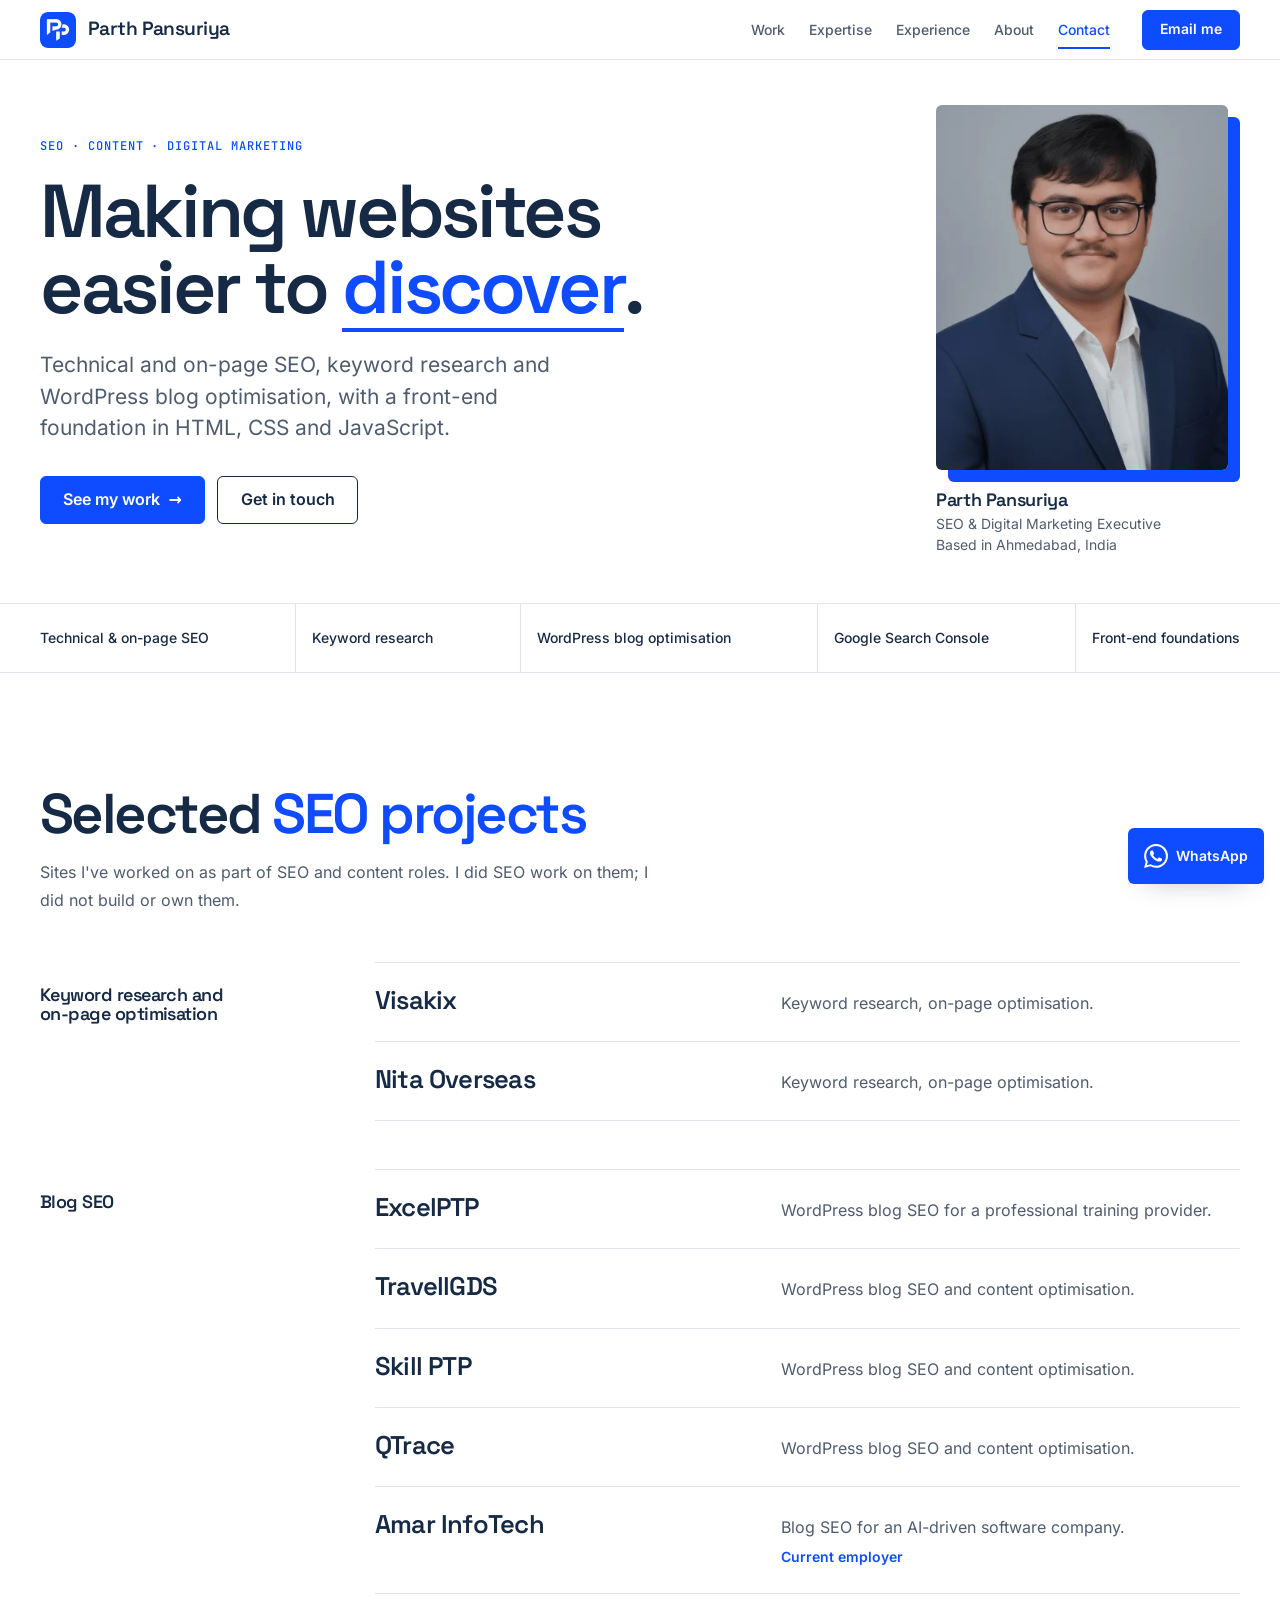
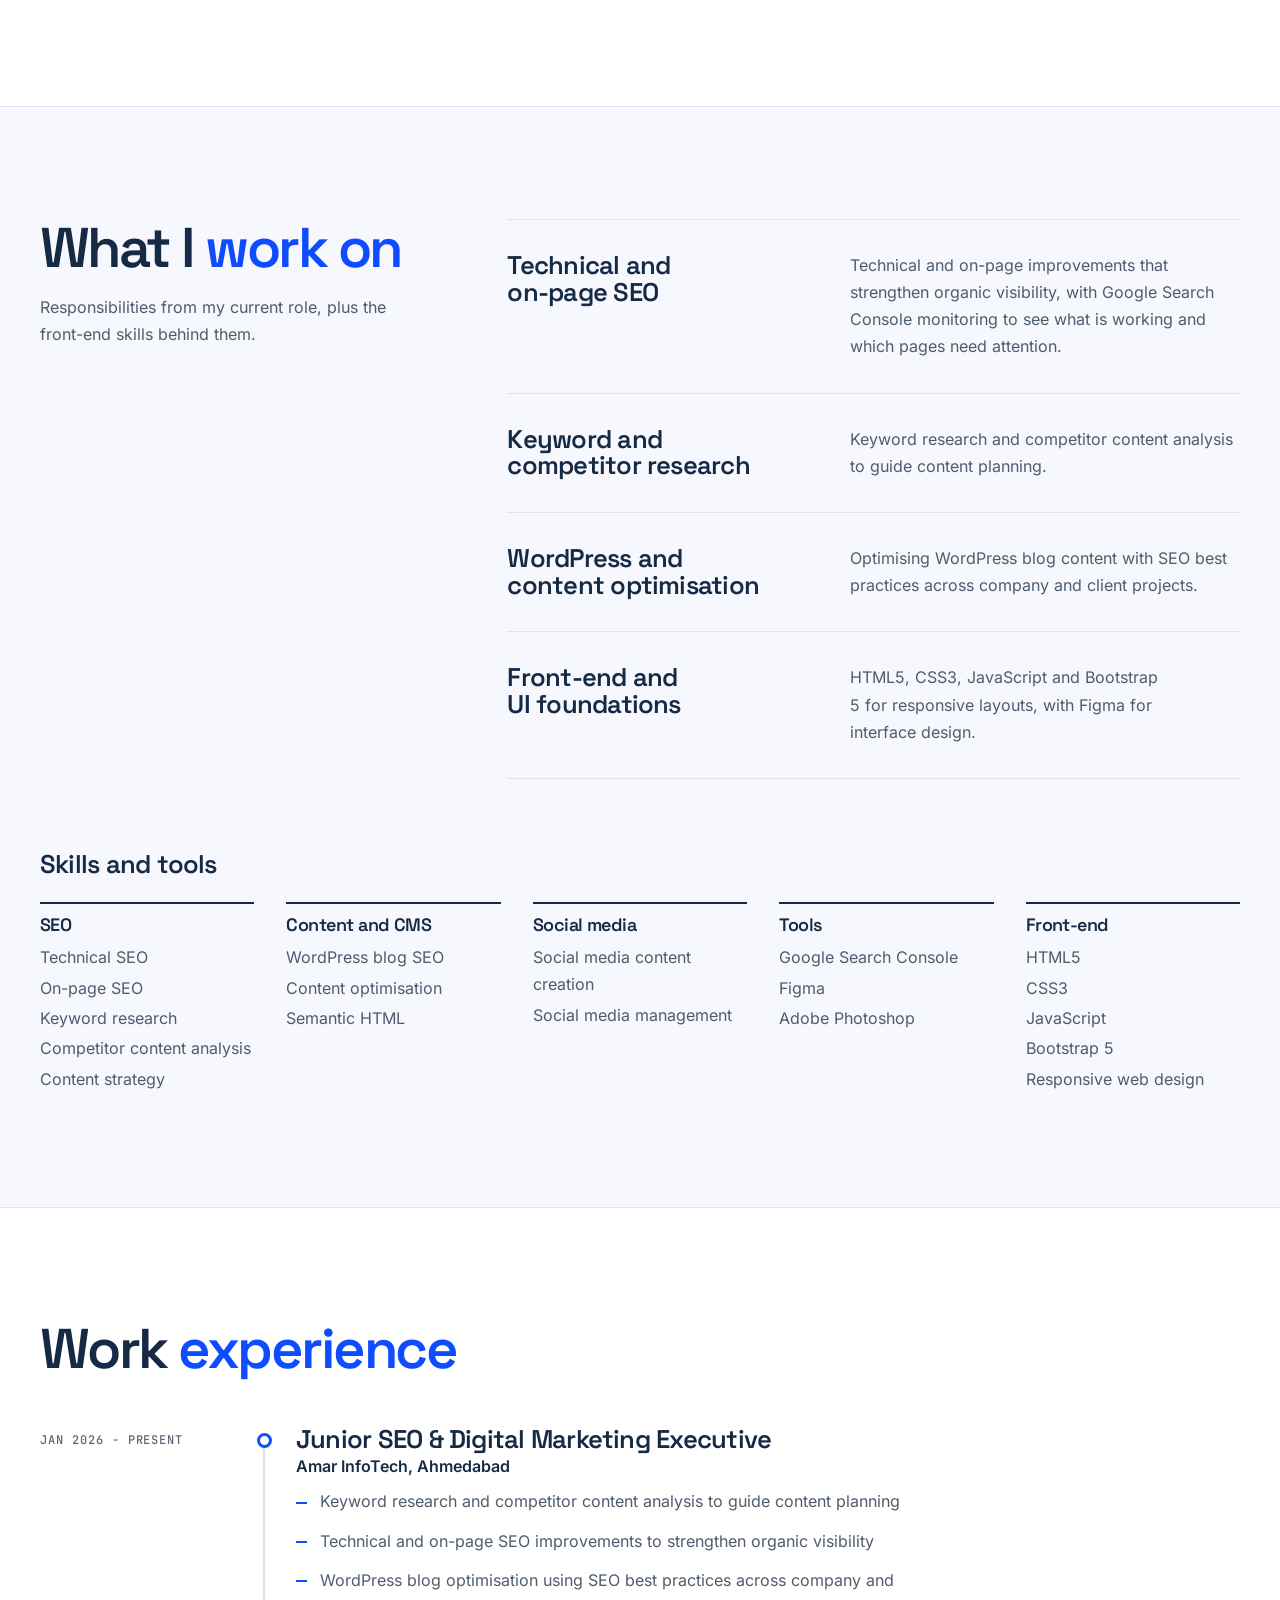
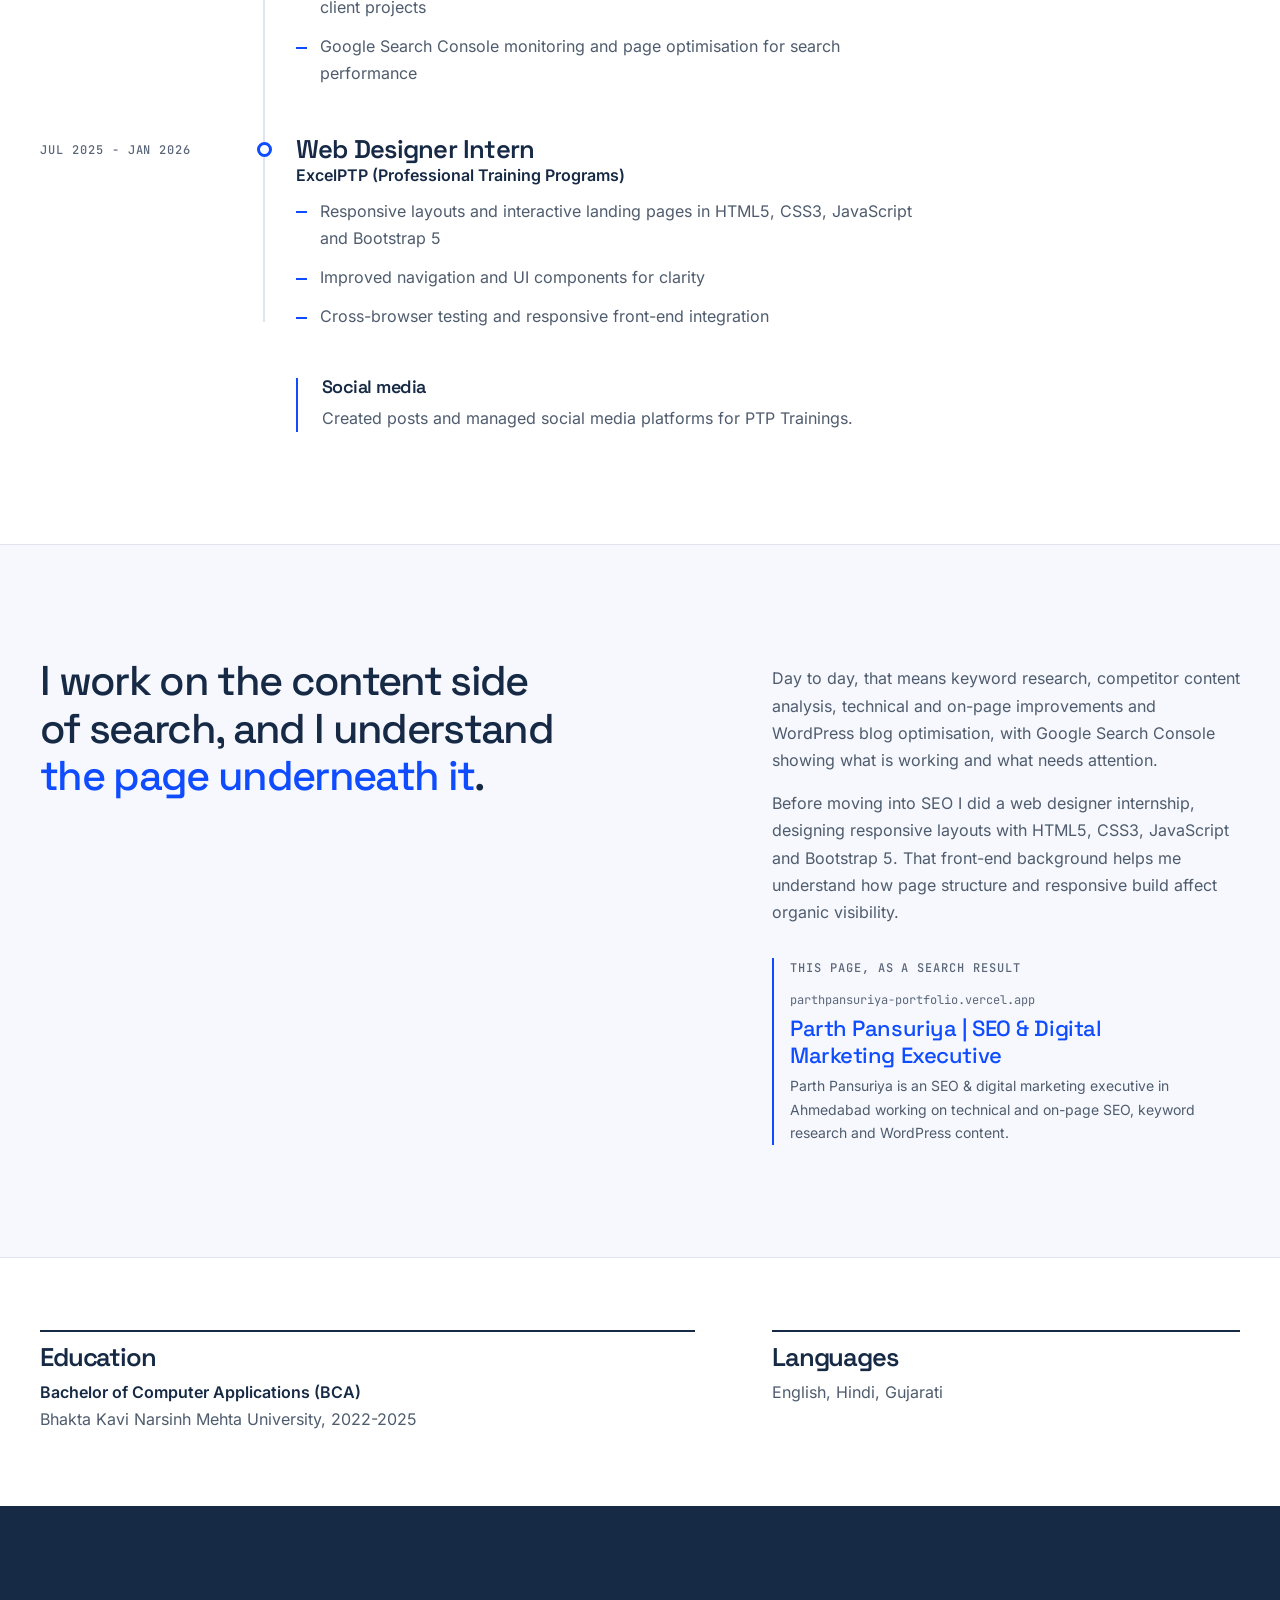
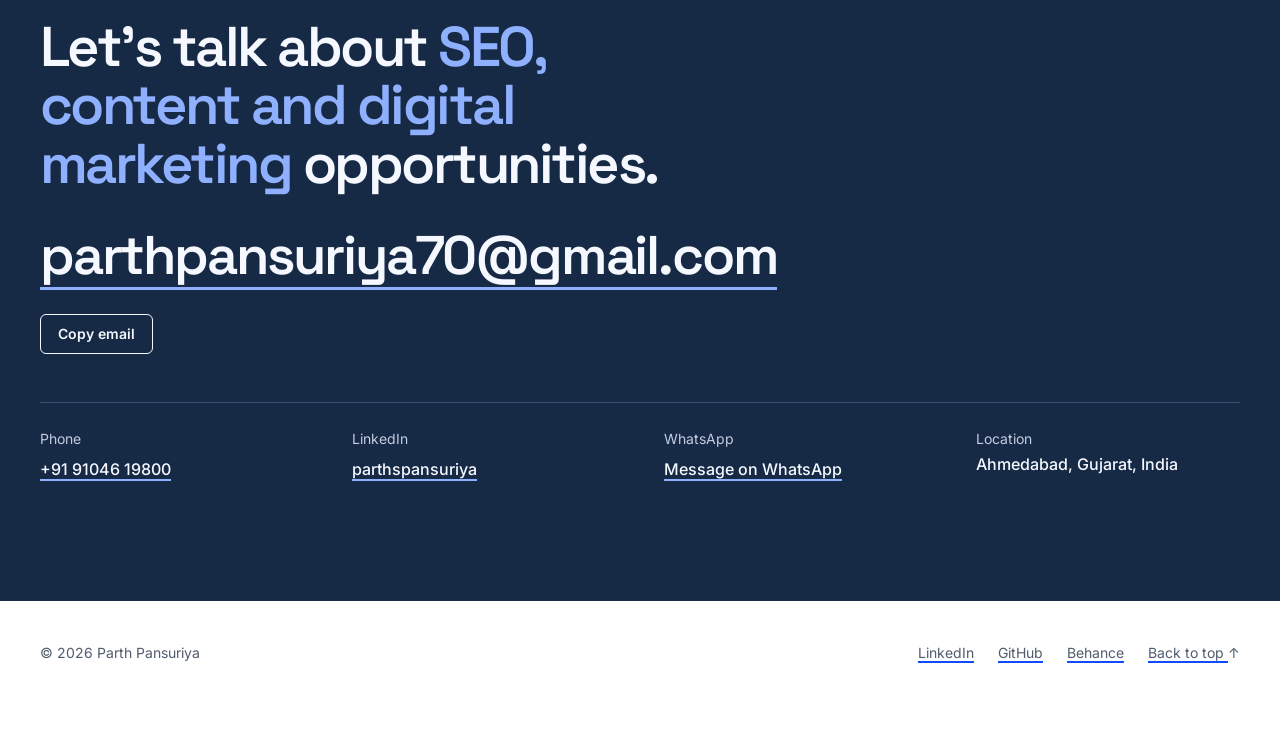
==== commit dd4b90fb: "Add floating WhatsApp button Floating link in the footer landmark that opens wa.me/919104619800 in a" ====
--- a/index.html
+++ b/index.html
@@ -439,6 +439,12 @@
         <a class="to-top" href="#top">Back to top <span class="arrow" aria-hidden="true">&uarr;</span></a>
       </nav>
     </div>
+    <!-- WhatsApp button (glyph: Simple Icons, CC0) -->
+    <a class="wa-float" href="https://wa.me/919104619800?text=Hi%20Parth%2C%20I%20found%20your%20portfolio%20and%20would%20like%20to%20connect."
+      target="_blank" rel="noopener noreferrer" aria-label="Chat with Parth on WhatsApp (opens in a new tab)">
+      <svg class="wa-float-icon" viewBox="0 0 24 24" width="24" height="24" aria-hidden="true" focusable="false"><path fill="currentColor" d="M17.472 14.382c-.297-.149-1.758-.867-2.03-.967-.273-.099-.471-.148-.67.15-.197.297-.767.966-.94 1.164-.173.199-.347.223-.644.075-.297-.15-1.255-.463-2.39-1.475-.883-.788-1.48-1.761-1.653-2.059-.173-.297-.018-.458.13-.606.134-.133.298-.347.446-.52.149-.174.198-.298.298-.497.099-.198.05-.371-.025-.52-.075-.149-.669-1.612-.916-2.207-.242-.579-.487-.5-.669-.51-.173-.008-.371-.01-.57-.01-.198 0-.52.074-.792.372-.272.297-1.04 1.016-1.04 2.479 0 1.462 1.065 2.875 1.213 3.074.149.198 2.096 3.2 5.077 4.487.709.306 1.262.489 1.694.625.712.227 1.36.195 1.871.118.571-.085 1.758-.719 2.006-1.413.248-.694.248-1.289.173-1.413-.074-.124-.272-.198-.57-.347m-5.421 7.403h-.004a9.87 9.87 0 01-5.031-1.378l-.361-.214-3.741.982.998-3.648-.235-.374a9.86 9.86 0 01-1.51-5.26c.001-5.45 4.436-9.884 9.888-9.884 2.64 0 5.122 1.03 6.988 2.898a9.825 9.825 0 012.893 6.994c-.003 5.45-4.437 9.884-9.885 9.884m8.413-18.297A11.815 11.815 0 0012.05 0C5.495 0 .16 5.335.157 11.892c0 2.096.547 4.142 1.588 5.945L.057 24l6.305-1.654a11.882 11.882 0 005.683 1.448h.005c6.554 0 11.89-5.335 11.893-11.893a11.821 11.821 0 00-3.48-8.413Z"/></svg>
+      <span class="wa-float-label">WhatsApp</span>
+    </a>
   </footer>
 
   <script src="script.js" defer></script>
--- a/style.css
+++ b/style.css
@@ -116,6 +116,7 @@
   --ease: cubic-bezier(0.16, 1, 0.3, 1);
 
   /* Layers */
+  --z-float: 15;
   --z-header: 20;
   --z-skip: 30;
 }
@@ -1211,7 +1212,7 @@
 
 /* ---------- Footer ---------- */
 .site-footer {
-  padding-block: var(--s-6);
+  padding-block: var(--s-6) var(--s-8);
   font-size: var(--text-sm);
 }
 
@@ -1241,6 +1242,58 @@
 
 .to-top:hover .arrow {
   transform: translateY(-3px);
+}
+
+/* ---------- WhatsApp button ---------- */
+.wa-float {
+  position: fixed;
+  right: max(var(--s-4), env(safe-area-inset-right));
+  bottom: max(var(--s-4), env(safe-area-inset-bottom));
+  z-index: var(--z-float);
+  isolation: isolate;
+  overflow: hidden;
+  display: inline-flex;
+  align-items: center;
+  justify-content: center;
+  gap: var(--s-2);
+  min-width: 3.5rem;
+  min-height: 3.5rem;
+  padding: 0 var(--s-4);
+  border-radius: var(--radius);
+  background: var(--color-primary);
+  color: var(--color-primary-text);
+  box-shadow: var(--shadow);
+  font-size: var(--text-sm);
+  font-weight: 600;
+  text-decoration: none;
+  transition:
+    transform var(--dur-2) var(--ease),
+    background-color var(--dur-2) var(--ease);
+}
+
+.wa-float:hover {
+  background: var(--color-heading);
+  transform: translateY(-3px);
+  text-decoration: none;
+}
+
+.wa-float:active {
+  transform: translateY(0) scale(0.97);
+}
+
+.wa-float-icon {
+  flex: none;
+}
+
+/* Icon only on small screens; the accessible name is on the link itself */
+.wa-float-label {
+  display: none;
+}
+
+@media (min-width: 700px) {
+  .wa-float-label {
+    display: inline;
+  }
 }
 
 /* ---------- Motion ---------- */
@@ -1319,7 +1372,8 @@
 /* ---------- Print ---------- */
 @media print {
   .site-header,
-  .skip-link {
+  .skip-link,
+  .wa-float {
     display: none;
   }
 
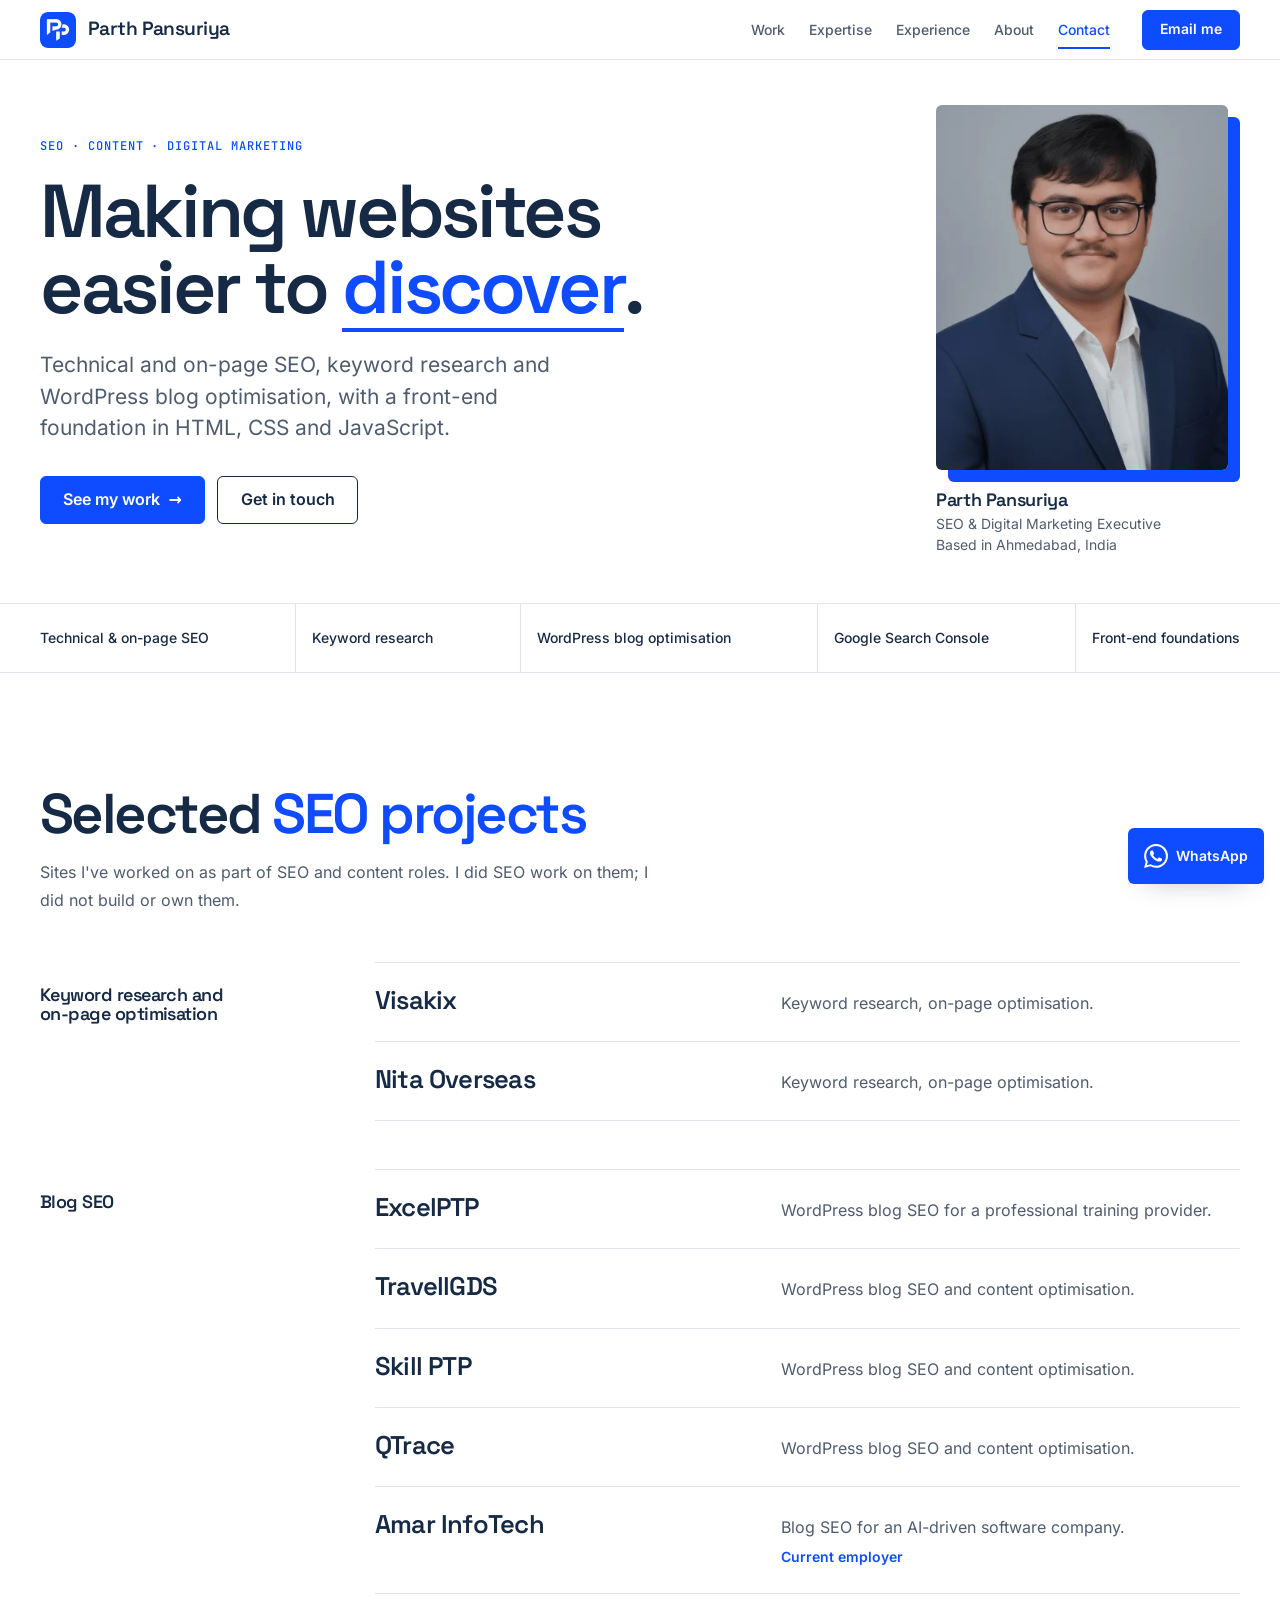
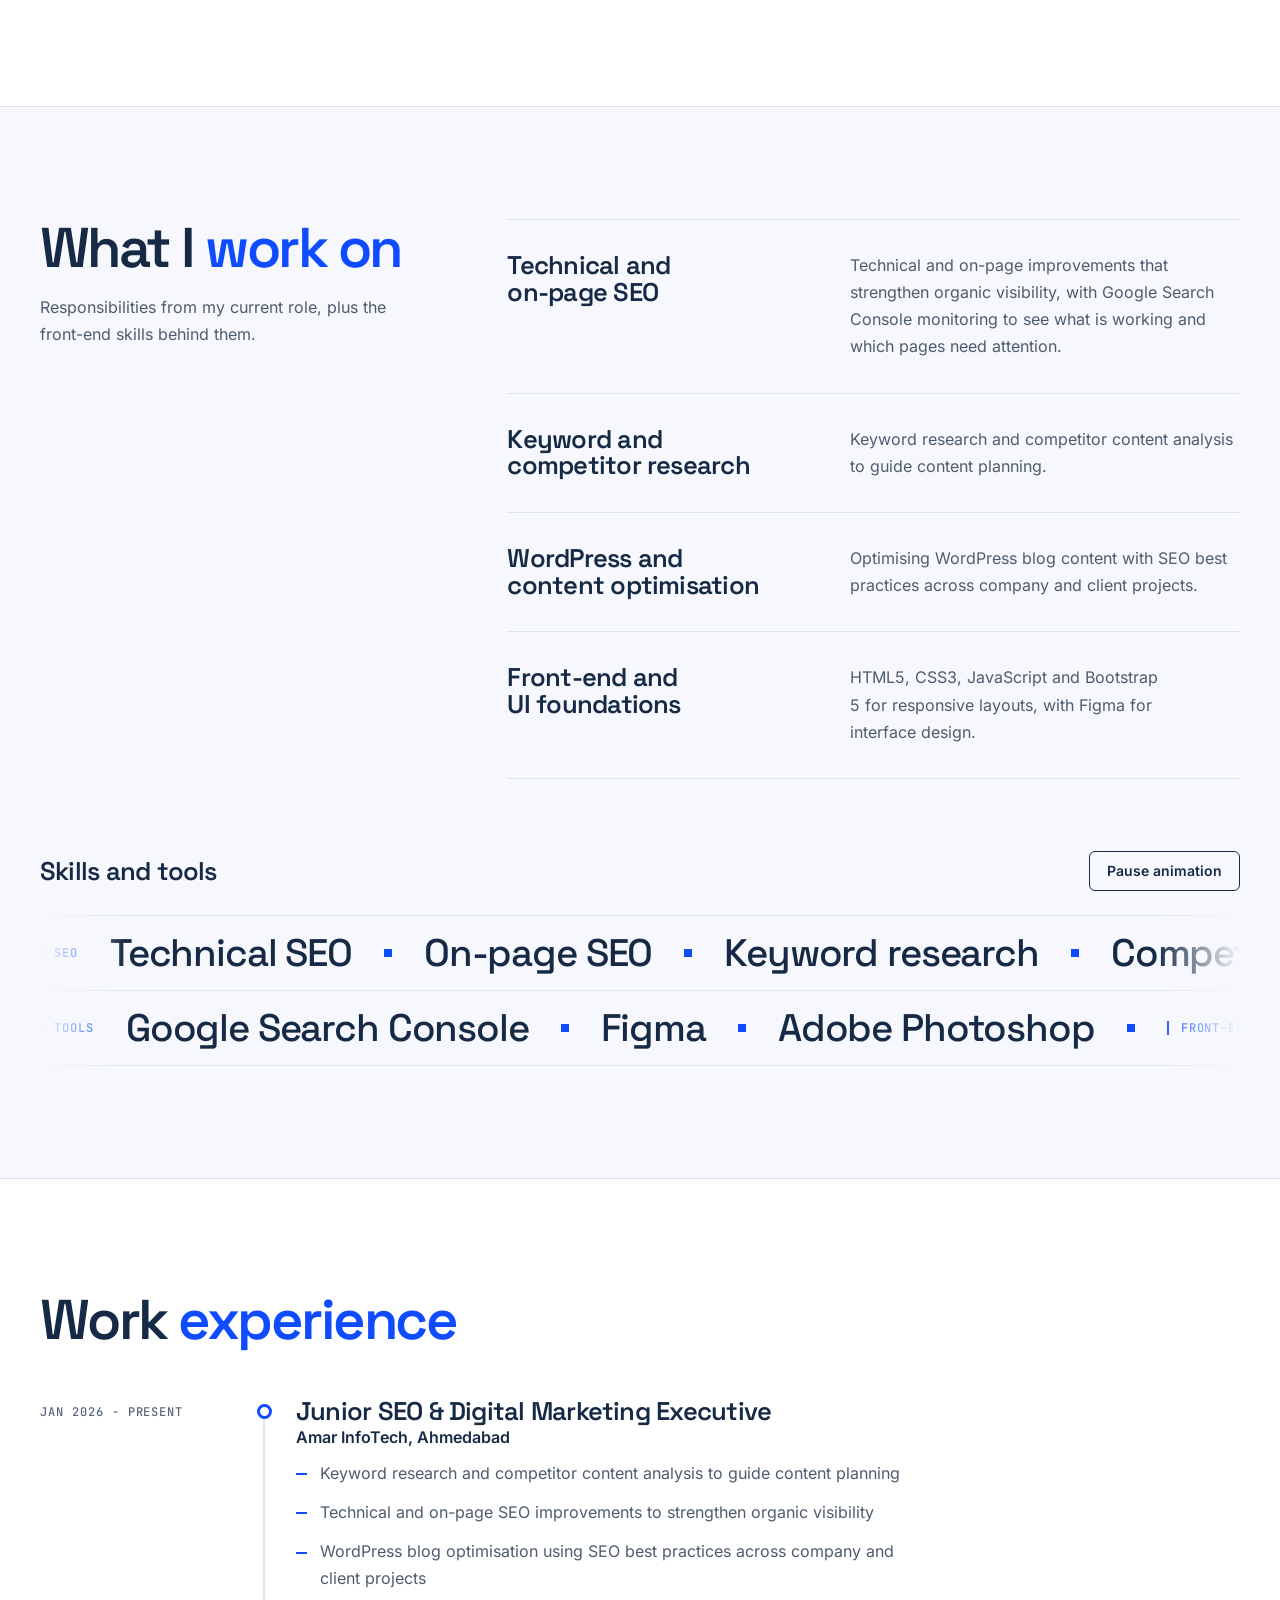
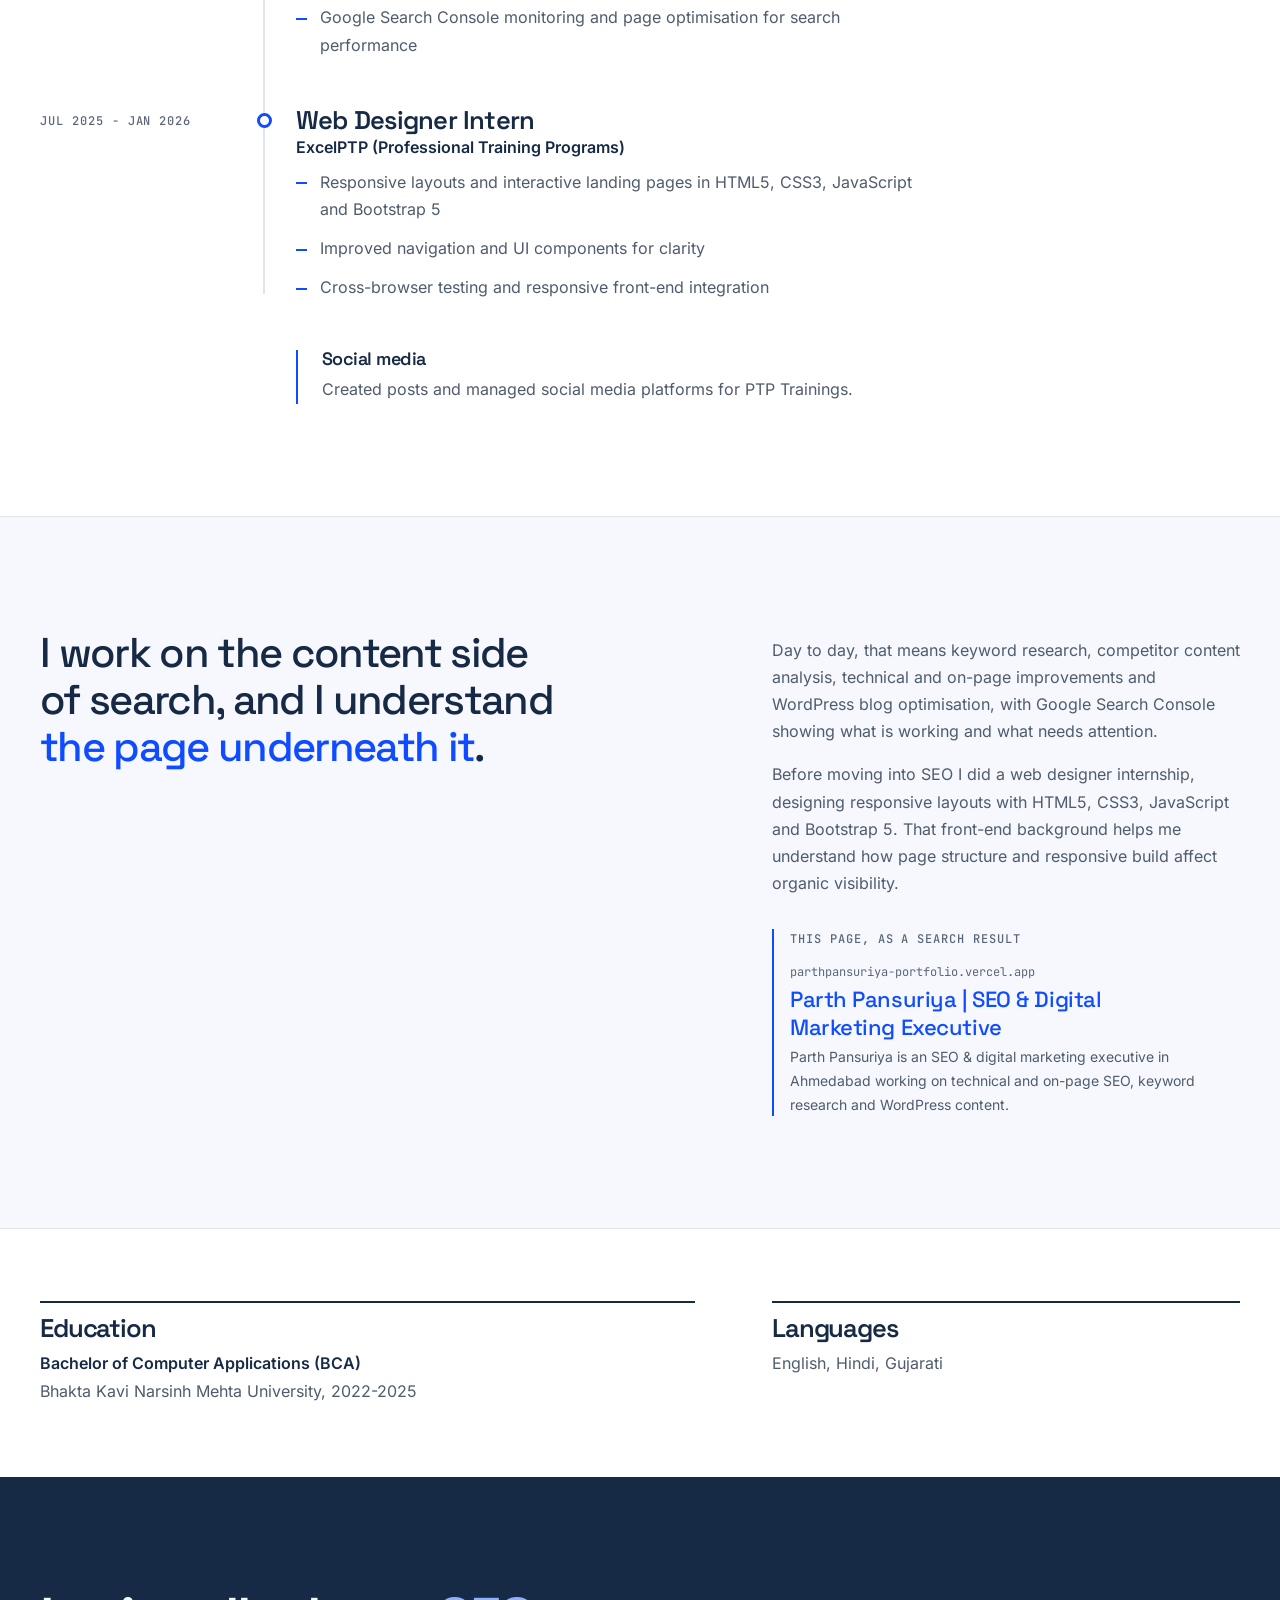
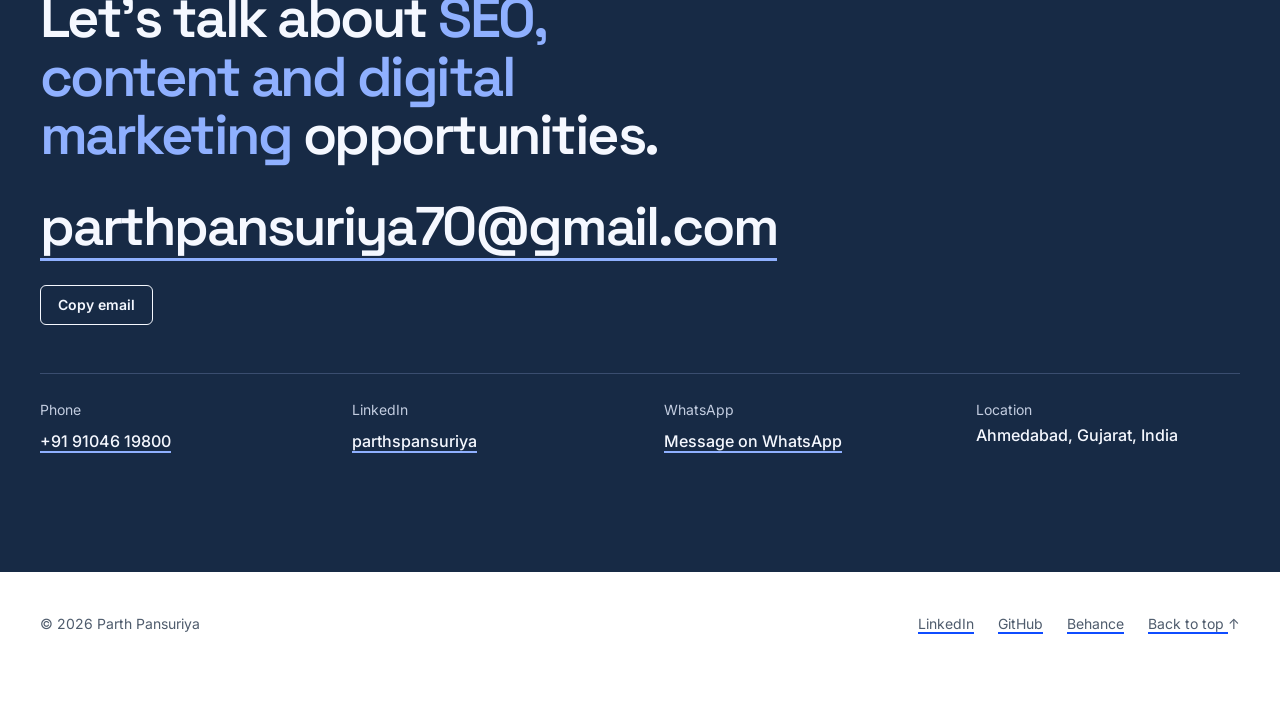
==== commit 00b1bc7c: "Add skills marquee" ====
--- a/index.html
+++ b/index.html
@@ -273,9 +273,49 @@
         </div>
 
         <div class="skills">
-          <h3 class="skills-title reveal">Skills and tools</h3>
+          <div class="skills-head reveal">
+            <h3 class="skills-title">Skills and tools</h3>
+            <button class="btn btn--ghost btn--small marquee-toggle" type="button">Pause animation</button>
+          </div>
+          <div class="skills-marquee" aria-hidden="true">
+          <div class="marquee-row">
+            <div class="marquee-track">
+              <div class="marquee-set">
+                <span class="marquee-label">SEO</span>
+                <span class="marquee-item">Technical SEO</span>
+                <span class="marquee-item">On-page SEO</span>
+                <span class="marquee-item">Keyword research</span>
+                <span class="marquee-item">Competitor content analysis</span>
+                <span class="marquee-item">Content strategy</span>
+                <span class="marquee-label">Content and CMS</span>
+                <span class="marquee-item">WordPress blog SEO</span>
+                <span class="marquee-item">Content optimisation</span>
+                <span class="marquee-item">Semantic HTML</span>
+                <span class="marquee-label">Social media</span>
+                <span class="marquee-item">Social media content creation</span>
+                <span class="marquee-item">Social media management</span>
+              </div>
+            </div>
+          </div>
+          <div class="marquee-row marquee-row--reverse">
+            <div class="marquee-track">
+              <div class="marquee-set">
+                <span class="marquee-label">Tools</span>
+                <span class="marquee-item">Google Search Console</span>
+                <span class="marquee-item">Figma</span>
+                <span class="marquee-item">Adobe Photoshop</span>
+                <span class="marquee-label">Front-end</span>
+                <span class="marquee-item">HTML5</span>
+                <span class="marquee-item">CSS3</span>
+                <span class="marquee-item">JavaScript</span>
+                <span class="marquee-item">Bootstrap 5</span>
+                <span class="marquee-item">Responsive web design</span>
+              </div>
+            </div>
+          </div>
+          </div>
           <div class="skill-groups">
-            <div class="skill-group reveal">
+            <div class="skill-group">
               <h4>SEO</h4>
               <ul>
                 <li>Technical SEO</li>
@@ -285,7 +325,7 @@
                 <li>Content strategy</li>
               </ul>
             </div>
-            <div class="skill-group reveal">
+            <div class="skill-group">
               <h4>Content and CMS</h4>
               <ul>
                 <li>WordPress blog SEO</li>
@@ -293,14 +333,14 @@
                 <li>Semantic HTML</li>
               </ul>
             </div>
-            <div class="skill-group reveal">
+            <div class="skill-group">
               <h4>Social media</h4>
               <ul>
                 <li>Social media content creation</li>
                 <li>Social media management</li>
               </ul>
             </div>
-            <div class="skill-group reveal">
+            <div class="skill-group">
               <h4>Tools</h4>
               <ul>
                 <li>Google Search Console</li>
@@ -308,7 +348,7 @@
                 <li>Adobe Photoshop</li>
               </ul>
             </div>
-            <div class="skill-group reveal">
+            <div class="skill-group">
               <h4>Front-end</h4>
               <ul>
                 <li>HTML5</li>
--- a/style.css
+++ b/style.css
@@ -909,6 +909,123 @@
     grid-template-columns: minmax(0, 0.9fr) minmax(0, 1.1fr);
     gap: var(--s-5);
     padding-block: var(--s-6);
+  }
+}
+
+/* ---------- Skills marquee ---------- */
+.skills-head {
+  display: flex;
+  flex-wrap: wrap;
+  align-items: center;
+  justify-content: space-between;
+  gap: var(--s-3) var(--s-5);
+}
+
+.skills-marquee,
+.marquee-toggle {
+  display: none;
+}
+
+.marquee-row {
+  overflow: hidden;
+  padding-block: var(--s-3);
+  border-block: 1px solid var(--color-border);
+  -webkit-mask-image: linear-gradient(90deg, transparent, #000 7%, #000 93%, transparent);
+  mask-image: linear-gradient(90deg, transparent, #000 7%, #000 93%, transparent);
+}
+
+.marquee-row + .marquee-row {
+  border-top: 0;
+}
+
+.marquee-track {
+  display: flex;
+  width: max-content;
+  animation: marquee var(--marquee-dur, 60s) linear infinite;
+}
+
+.marquee-row--reverse .marquee-track {
+  animation-direction: reverse;
+}
+
+.marquee-set {
+  --marquee-gap: 2rem;
+  display: flex;
+  flex: none;
+  align-items: center;
+  gap: var(--marquee-gap);
+  padding-right: var(--marquee-gap);
+}
+
+.marquee-item,
+.marquee-label {
+  white-space: nowrap;
+}
+
+.marquee-item {
+  display: inline-flex;
+  align-items: center;
+  gap: var(--marquee-gap);
+  color: var(--color-heading);
+  font-family: var(--font-display);
+  font-size: clamp(1.5rem, 1rem + 1.8vw, 2.4rem);
+  font-weight: 500;
+  letter-spacing: -0.03em;
+  line-height: 1.3;
+}
+
+.marquee-item::after {
+  content: "";
+  flex: none;
+  width: 0.5rem;
+  height: 0.5rem;
+  background: var(--color-primary);
+}
+
+.marquee-label {
+  padding-left: var(--s-3);
+  border-left: 2px solid var(--color-primary);
+  color: var(--color-primary);
+  font-family: var(--font-mono);
+  font-size: var(--text-xs);
+  font-weight: 500;
+  letter-spacing: 0.08em;
+  line-height: 1.2;
+  text-transform: uppercase;
+}
+
+.skills-marquee:hover .marquee-track,
+.skills-marquee.is-paused .marquee-track {
+  animation-play-state: paused;
+}
+
+@keyframes marquee {
+  to {
+    transform: translateX(-50%);
+  }
+}
+
+/* With motion allowed and JS available, the marquee shows the skills and the
+   grouped lists stay in the page for screen readers and search engines. */
+@media (prefers-reduced-motion: no-preference) {
+  .js .skills-marquee {
+    display: grid;
+    margin-top: var(--s-5);
+  }
+
+  .js .marquee-toggle {
+    display: inline-flex;
+  }
+
+  .js .skill-groups {
+    position: absolute;
+    width: 1px;
+    height: 1px;
+    margin: -1px;
+    padding: 0;
+    overflow: hidden;
+    clip-path: inset(50%);
+    white-space: nowrap;
   }
 }
 
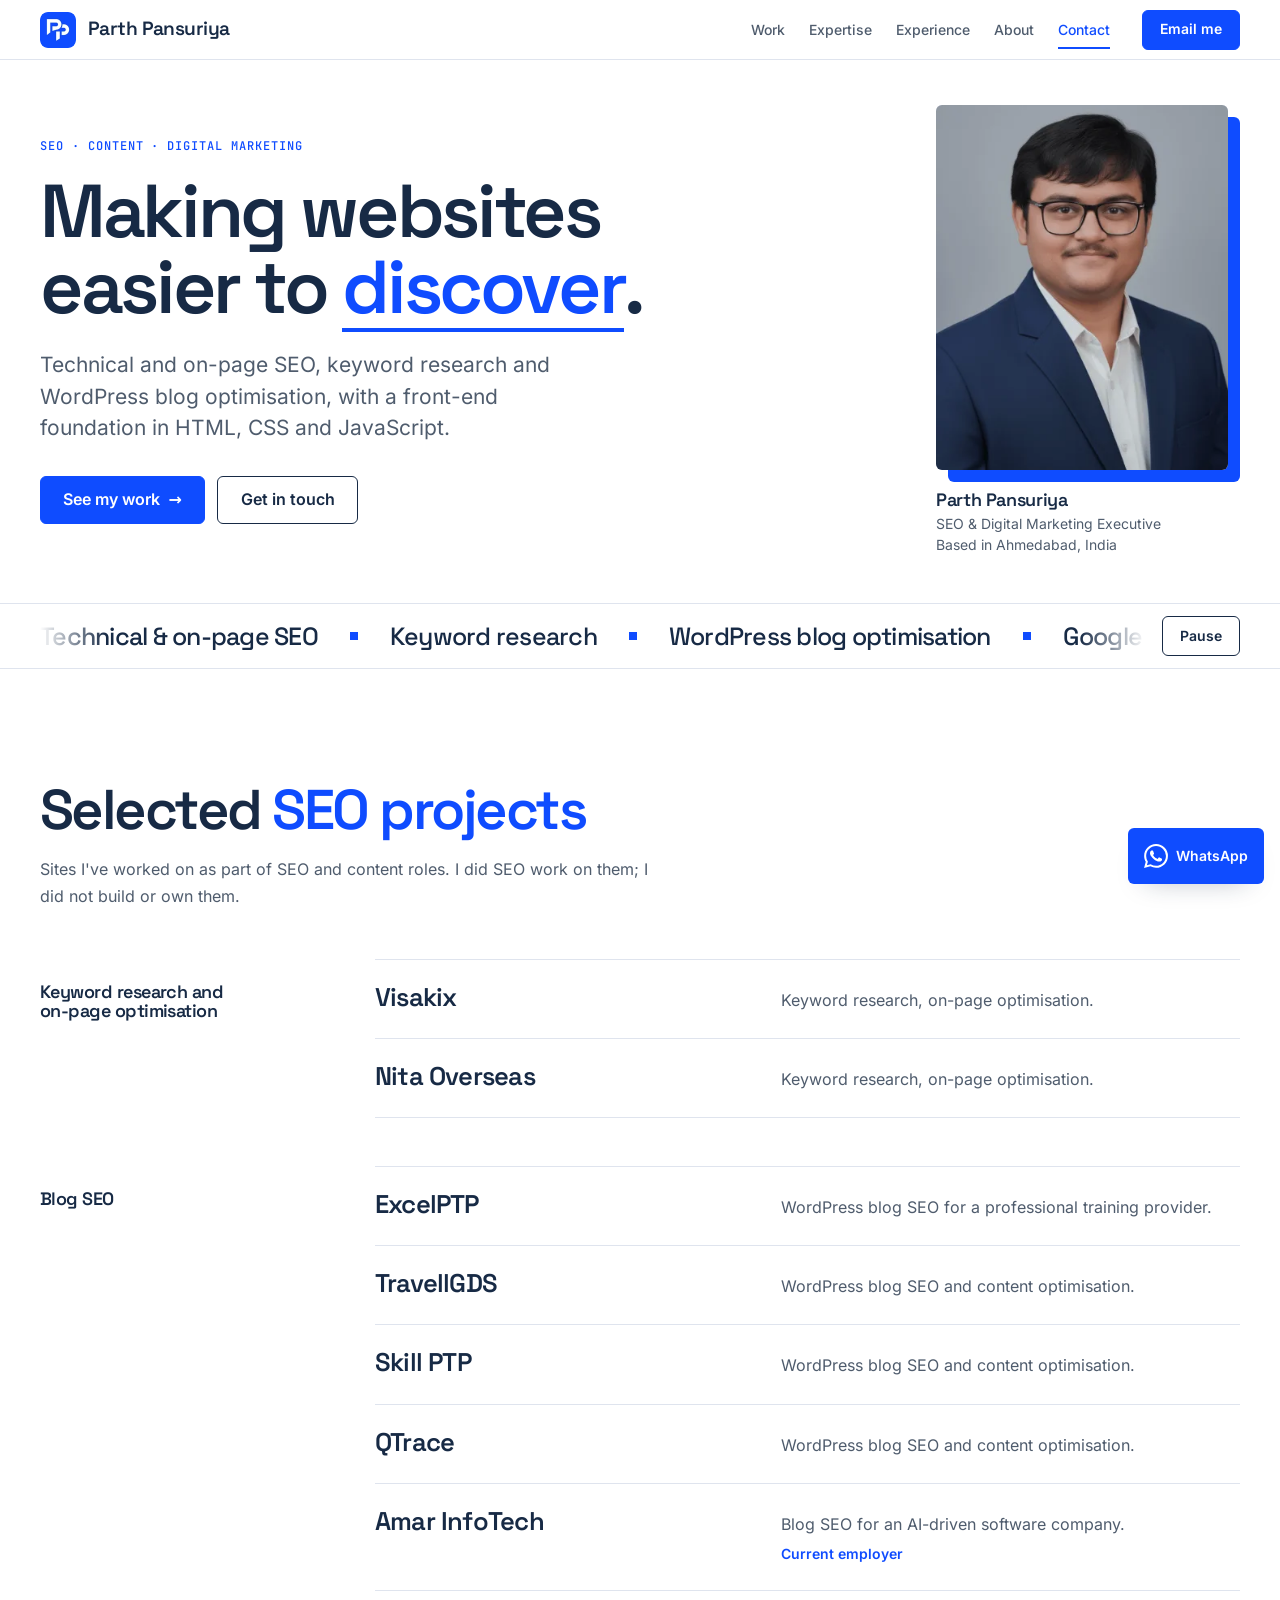
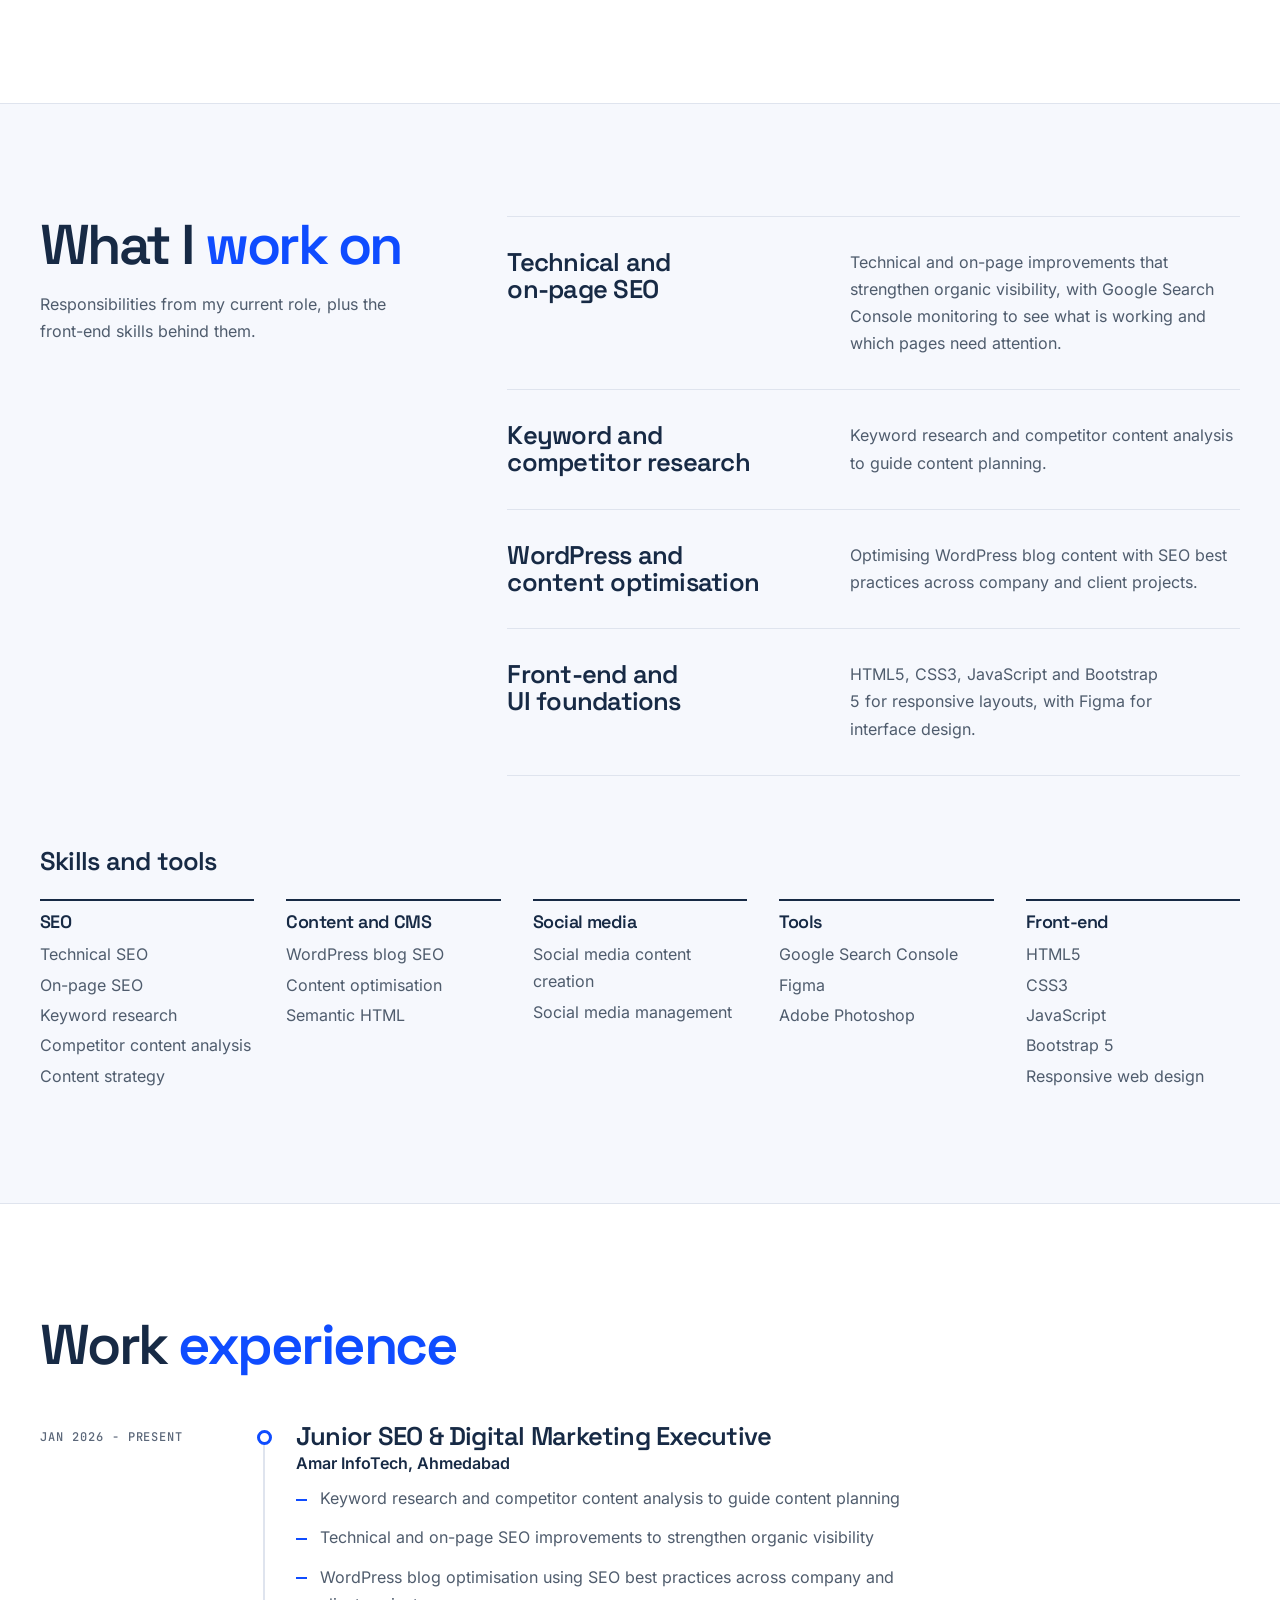
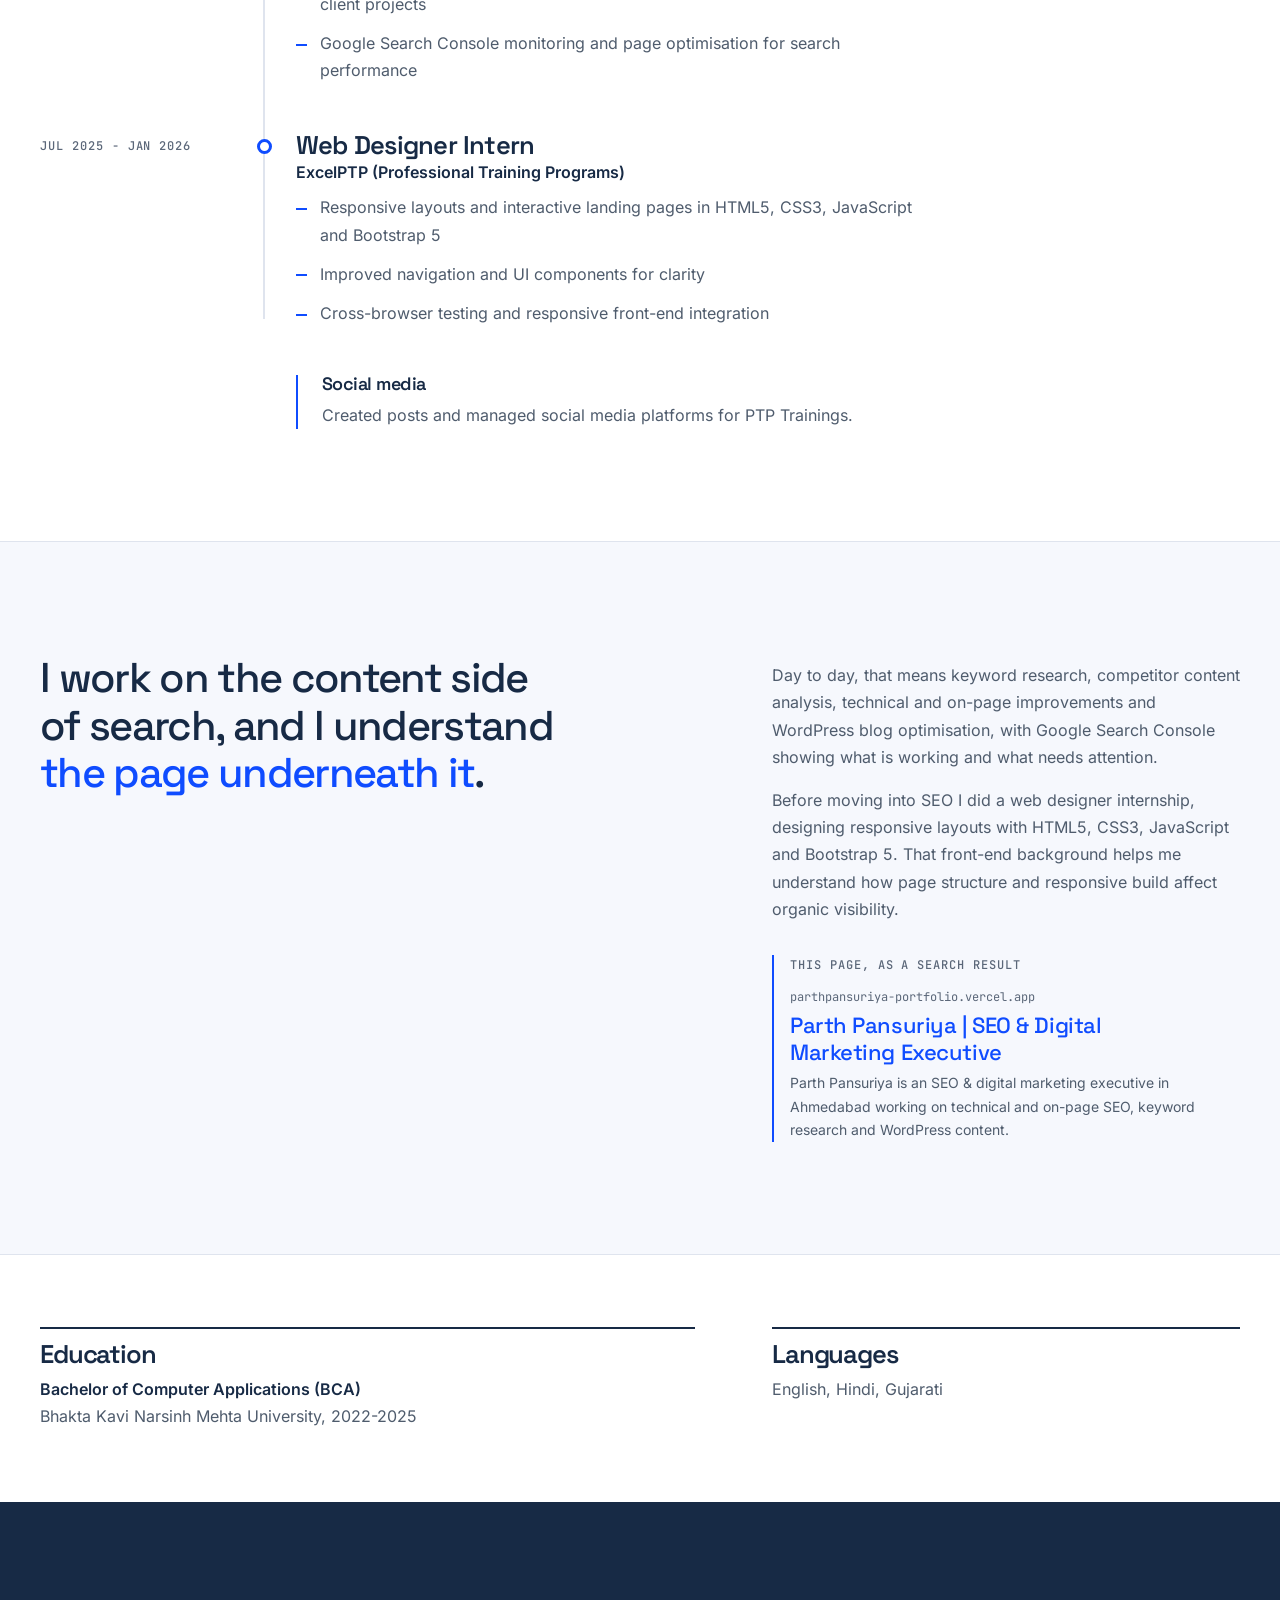
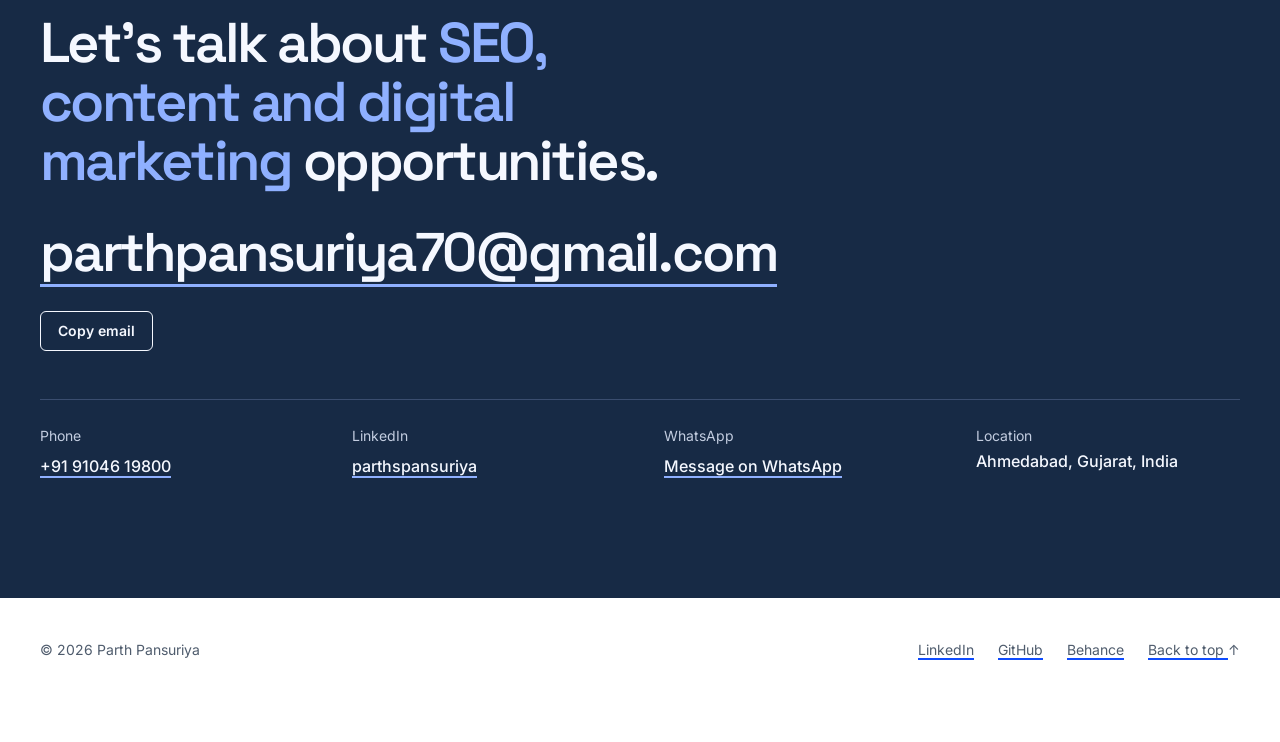
==== commit 30c25efc: "Move marquee under hero, restore grouped skills Skills section is the five grouped lists again. The " ====
--- a/index.html
+++ b/index.html
@@ -172,9 +172,9 @@
       </div>
     </section>
 
-    <!-- CAPABILITY STRIP -->
-    <section class="strip" aria-label="Core strengths">
-      <div class="container">
+    <!-- MAIN SKILLS: marquee under the hero (the plain list is the fallback and the accessible version) -->
+    <section class="strip" aria-label="Main skills">
+      <div class="container strip-inner">
         <ul class="strip-list">
           <li>Technical &amp; on-page SEO</li>
           <li>Keyword research</li>
@@ -182,6 +182,20 @@
           <li>Google Search Console</li>
           <li>Front-end foundations</li>
         </ul>
+        <div class="strip-marquee" aria-hidden="true">
+          <div class="marquee-row">
+            <div class="marquee-track">
+              <div class="marquee-set">
+                <span class="marquee-item">Technical &amp; on-page SEO</span>
+                <span class="marquee-item">Keyword research</span>
+                <span class="marquee-item">WordPress blog optimisation</span>
+                <span class="marquee-item">Google Search Console</span>
+                <span class="marquee-item">Front-end foundations</span>
+              </div>
+            </div>
+          </div>
+        </div>
+        <button class="btn btn--ghost btn--small marquee-toggle" type="button" aria-label="Pause skills animation">Pause</button>
       </div>
     </section>
 
@@ -273,49 +287,9 @@
         </div>
 
         <div class="skills">
-          <div class="skills-head reveal">
-            <h3 class="skills-title">Skills and tools</h3>
-            <button class="btn btn--ghost btn--small marquee-toggle" type="button">Pause animation</button>
-          </div>
-          <div class="skills-marquee" aria-hidden="true">
-          <div class="marquee-row">
-            <div class="marquee-track">
-              <div class="marquee-set">
-                <span class="marquee-label">SEO</span>
-                <span class="marquee-item">Technical SEO</span>
-                <span class="marquee-item">On-page SEO</span>
-                <span class="marquee-item">Keyword research</span>
-                <span class="marquee-item">Competitor content analysis</span>
-                <span class="marquee-item">Content strategy</span>
-                <span class="marquee-label">Content and CMS</span>
-                <span class="marquee-item">WordPress blog SEO</span>
-                <span class="marquee-item">Content optimisation</span>
-                <span class="marquee-item">Semantic HTML</span>
-                <span class="marquee-label">Social media</span>
-                <span class="marquee-item">Social media content creation</span>
-                <span class="marquee-item">Social media management</span>
-              </div>
-            </div>
-          </div>
-          <div class="marquee-row marquee-row--reverse">
-            <div class="marquee-track">
-              <div class="marquee-set">
-                <span class="marquee-label">Tools</span>
-                <span class="marquee-item">Google Search Console</span>
-                <span class="marquee-item">Figma</span>
-                <span class="marquee-item">Adobe Photoshop</span>
-                <span class="marquee-label">Front-end</span>
-                <span class="marquee-item">HTML5</span>
-                <span class="marquee-item">CSS3</span>
-                <span class="marquee-item">JavaScript</span>
-                <span class="marquee-item">Bootstrap 5</span>
-                <span class="marquee-item">Responsive web design</span>
-              </div>
-            </div>
-          </div>
-          </div>
+          <h3 class="skills-title reveal">Skills and tools</h3>
           <div class="skill-groups">
-            <div class="skill-group">
+            <div class="skill-group reveal">
               <h4>SEO</h4>
               <ul>
                 <li>Technical SEO</li>
@@ -325,7 +299,7 @@
                 <li>Content strategy</li>
               </ul>
             </div>
-            <div class="skill-group">
+            <div class="skill-group reveal">
               <h4>Content and CMS</h4>
               <ul>
                 <li>WordPress blog SEO</li>
@@ -333,14 +307,14 @@
                 <li>Semantic HTML</li>
               </ul>
             </div>
-            <div class="skill-group">
+            <div class="skill-group reveal">
               <h4>Social media</h4>
               <ul>
                 <li>Social media content creation</li>
                 <li>Social media management</li>
               </ul>
             </div>
-            <div class="skill-group">
+            <div class="skill-group reveal">
               <h4>Tools</h4>
               <ul>
                 <li>Google Search Console</li>
@@ -348,7 +322,7 @@
                 <li>Adobe Photoshop</li>
               </ul>
             </div>
-            <div class="skill-group">
+            <div class="skill-group reveal">
               <h4>Front-end</h4>
               <ul>
                 <li>HTML5</li>
--- a/style.css
+++ b/style.css
@@ -685,11 +685,12 @@
   }
 }
 
-/* ---------- Capability strip ---------- */
+/* ---------- Main skills strip (marquee under the hero) ---------- */
 .strip {
   border-block: 1px solid var(--color-border);
 }
 
+/* Fallback and accessible version: a plain row of the main skills */
 .strip-list {
   display: grid;
   grid-template-columns: repeat(2, minmax(0, 1fr));
@@ -703,6 +704,65 @@
   line-height: 1.4;
 }
 
+.strip-marquee,
+.marquee-toggle {
+  display: none;
+}
+
+.marquee-row {
+  overflow: hidden;
+  padding-block: var(--s-4);
+  -webkit-mask-image: linear-gradient(90deg, transparent, #000 6%, #000 94%, transparent);
+  mask-image: linear-gradient(90deg, transparent, #000 6%, #000 94%, transparent);
+}
+
+.marquee-track {
+  display: flex;
+  width: max-content;
+  animation: marquee var(--marquee-dur, 40s) linear infinite;
+}
+
+.marquee-set {
+  --marquee-gap: 2rem;
+  display: flex;
+  flex: none;
+  align-items: center;
+  gap: var(--marquee-gap);
+  padding-right: var(--marquee-gap);
+}
+
+.marquee-item {
+  display: inline-flex;
+  align-items: center;
+  gap: var(--marquee-gap);
+  color: var(--color-heading);
+  font-family: var(--font-display);
+  font-size: clamp(1.15rem, 1rem + 0.7vw, 1.6rem);
+  font-weight: 500;
+  letter-spacing: -0.03em;
+  line-height: 1.3;
+  white-space: nowrap;
+}
+
+.marquee-item::after {
+  content: "";
+  flex: none;
+  width: 0.5rem;
+  height: 0.5rem;
+  background: var(--color-primary);
+}
+
+.strip-marquee:hover .marquee-track,
+.strip-marquee.is-paused .marquee-track {
+  animation-play-state: paused;
+}
+
+@keyframes marquee {
+  to {
+    transform: translateX(-50%);
+  }
+}
+
 @media (min-width: 860px) {
   .strip-list {
     grid-template-columns: repeat(5, auto);
@@ -722,6 +782,38 @@
 
   .strip-list li:last-child {
     padding-right: 0;
+  }
+}
+
+/* With motion allowed and JS available, the marquee replaces the plain row.
+   The list stays in the page for screen readers and search engines. */
+@media (prefers-reduced-motion: no-preference) {
+  .js .strip-inner {
+    display: flex;
+    align-items: center;
+    gap: var(--s-4);
+  }
+
+  .js .strip-marquee {
+    display: block;
+    flex: 1;
+    min-width: 0;
+  }
+
+  .js .marquee-toggle {
+    display: inline-flex;
+    flex: none;
+  }
+
+  .js .strip-list {
+    position: absolute;
+    width: 1px;
+    height: 1px;
+    margin: -1px;
+    padding: 0;
+    overflow: hidden;
+    clip-path: inset(50%);
+    white-space: nowrap;
   }
 }
 
@@ -909,123 +1001,6 @@
     grid-template-columns: minmax(0, 0.9fr) minmax(0, 1.1fr);
     gap: var(--s-5);
     padding-block: var(--s-6);
-  }
-}
-
-/* ---------- Skills marquee ---------- */
-.skills-head {
-  display: flex;
-  flex-wrap: wrap;
-  align-items: center;
-  justify-content: space-between;
-  gap: var(--s-3) var(--s-5);
-}
-
-.skills-marquee,
-.marquee-toggle {
-  display: none;
-}
-
-.marquee-row {
-  overflow: hidden;
-  padding-block: var(--s-3);
-  border-block: 1px solid var(--color-border);
-  -webkit-mask-image: linear-gradient(90deg, transparent, #000 7%, #000 93%, transparent);
-  mask-image: linear-gradient(90deg, transparent, #000 7%, #000 93%, transparent);
-}
-
-.marquee-row + .marquee-row {
-  border-top: 0;
-}
-
-.marquee-track {
-  display: flex;
-  width: max-content;
-  animation: marquee var(--marquee-dur, 60s) linear infinite;
-}
-
-.marquee-row--reverse .marquee-track {
-  animation-direction: reverse;
-}
-
-.marquee-set {
-  --marquee-gap: 2rem;
-  display: flex;
-  flex: none;
-  align-items: center;
-  gap: var(--marquee-gap);
-  padding-right: var(--marquee-gap);
-}
-
-.marquee-item,
-.marquee-label {
-  white-space: nowrap;
-}
-
-.marquee-item {
-  display: inline-flex;
-  align-items: center;
-  gap: var(--marquee-gap);
-  color: var(--color-heading);
-  font-family: var(--font-display);
-  font-size: clamp(1.5rem, 1rem + 1.8vw, 2.4rem);
-  font-weight: 500;
-  letter-spacing: -0.03em;
-  line-height: 1.3;
-}
-
-.marquee-item::after {
-  content: "";
-  flex: none;
-  width: 0.5rem;
-  height: 0.5rem;
-  background: var(--color-primary);
-}
-
-.marquee-label {
-  padding-left: var(--s-3);
-  border-left: 2px solid var(--color-primary);
-  color: var(--color-primary);
-  font-family: var(--font-mono);
-  font-size: var(--text-xs);
-  font-weight: 500;
-  letter-spacing: 0.08em;
-  line-height: 1.2;
-  text-transform: uppercase;
-}
-
-.skills-marquee:hover .marquee-track,
-.skills-marquee.is-paused .marquee-track {
-  animation-play-state: paused;
-}
-
-@keyframes marquee {
-  to {
-    transform: translateX(-50%);
-  }
-}
-
-/* With motion allowed and JS available, the marquee shows the skills and the
-   grouped lists stay in the page for screen readers and search engines. */
-@media (prefers-reduced-motion: no-preference) {
-  .js .skills-marquee {
-    display: grid;
-    margin-top: var(--s-5);
-  }
-
-  .js .marquee-toggle {
-    display: inline-flex;
-  }
-
-  .js .skill-groups {
-    position: absolute;
-    width: 1px;
-    height: 1px;
-    margin: -1px;
-    padding: 0;
-    overflow: hidden;
-    clip-path: inset(50%);
-    white-space: nowrap;
   }
 }
 
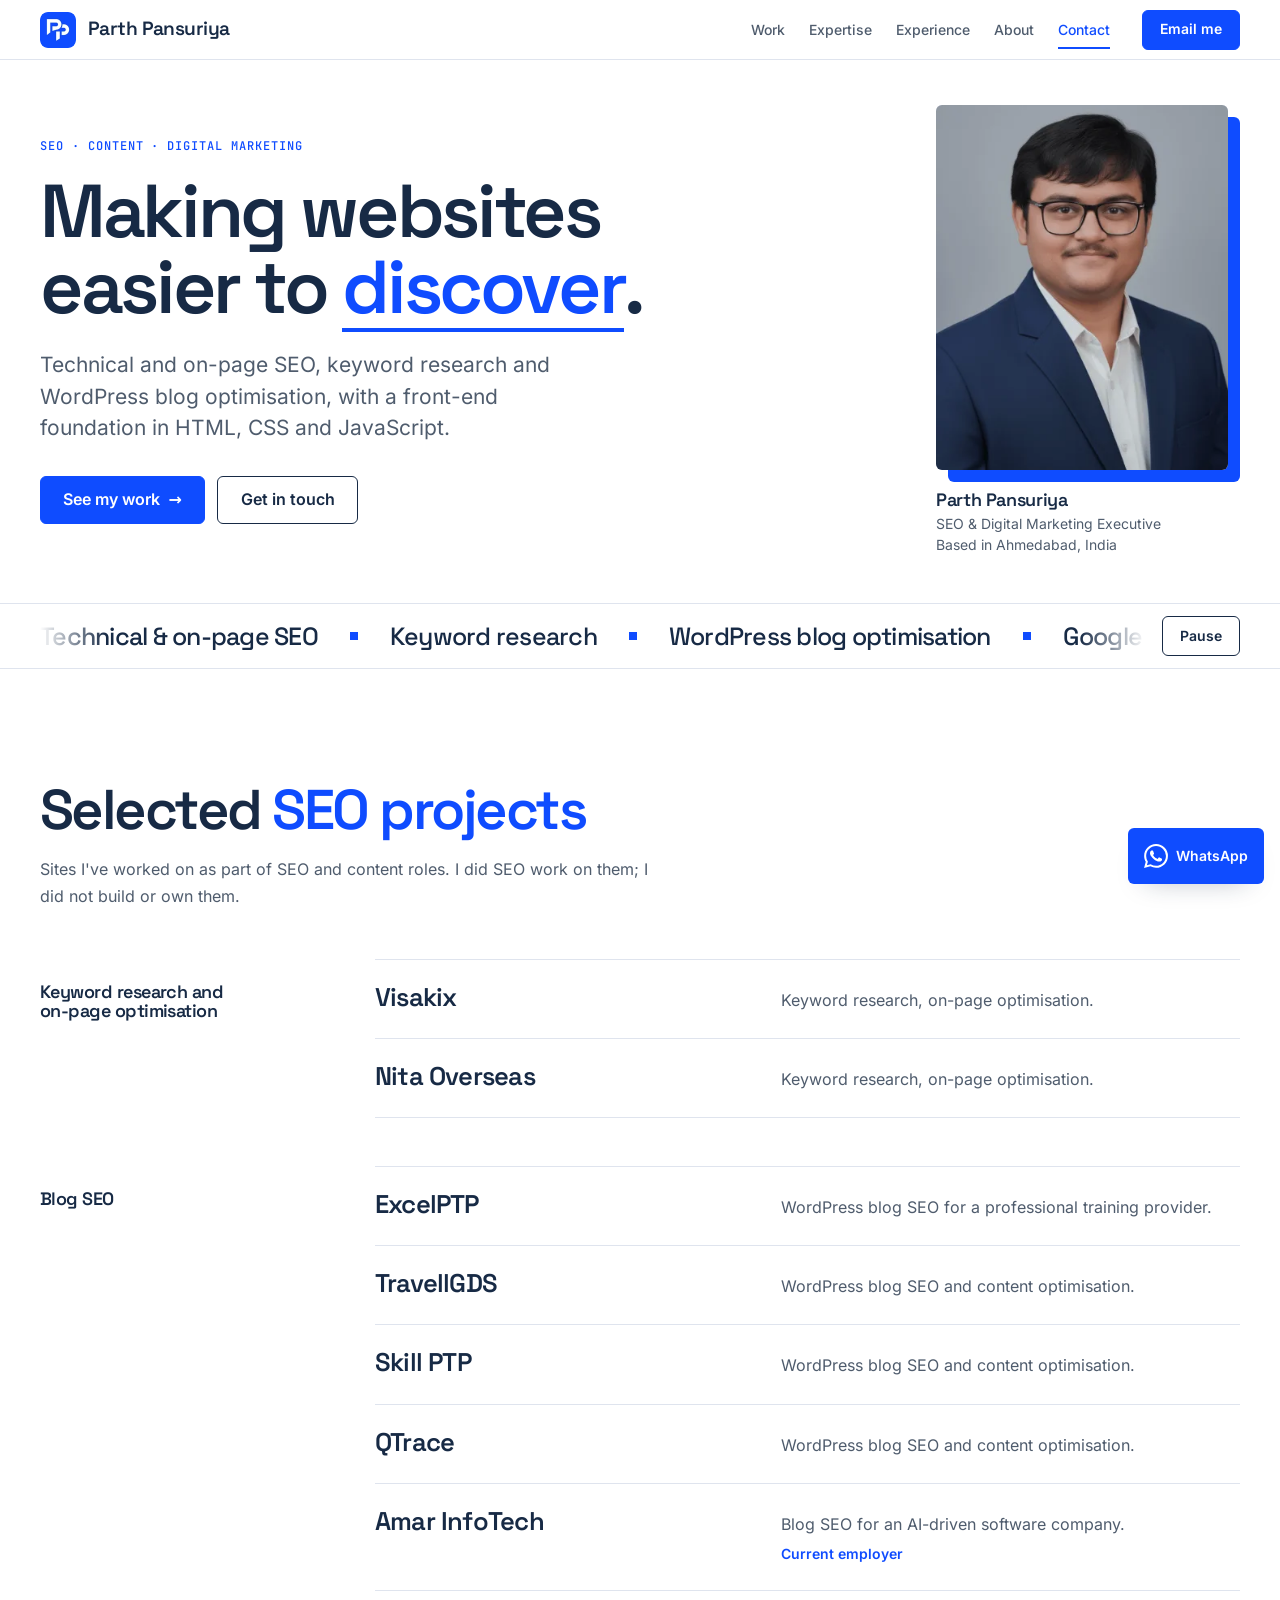
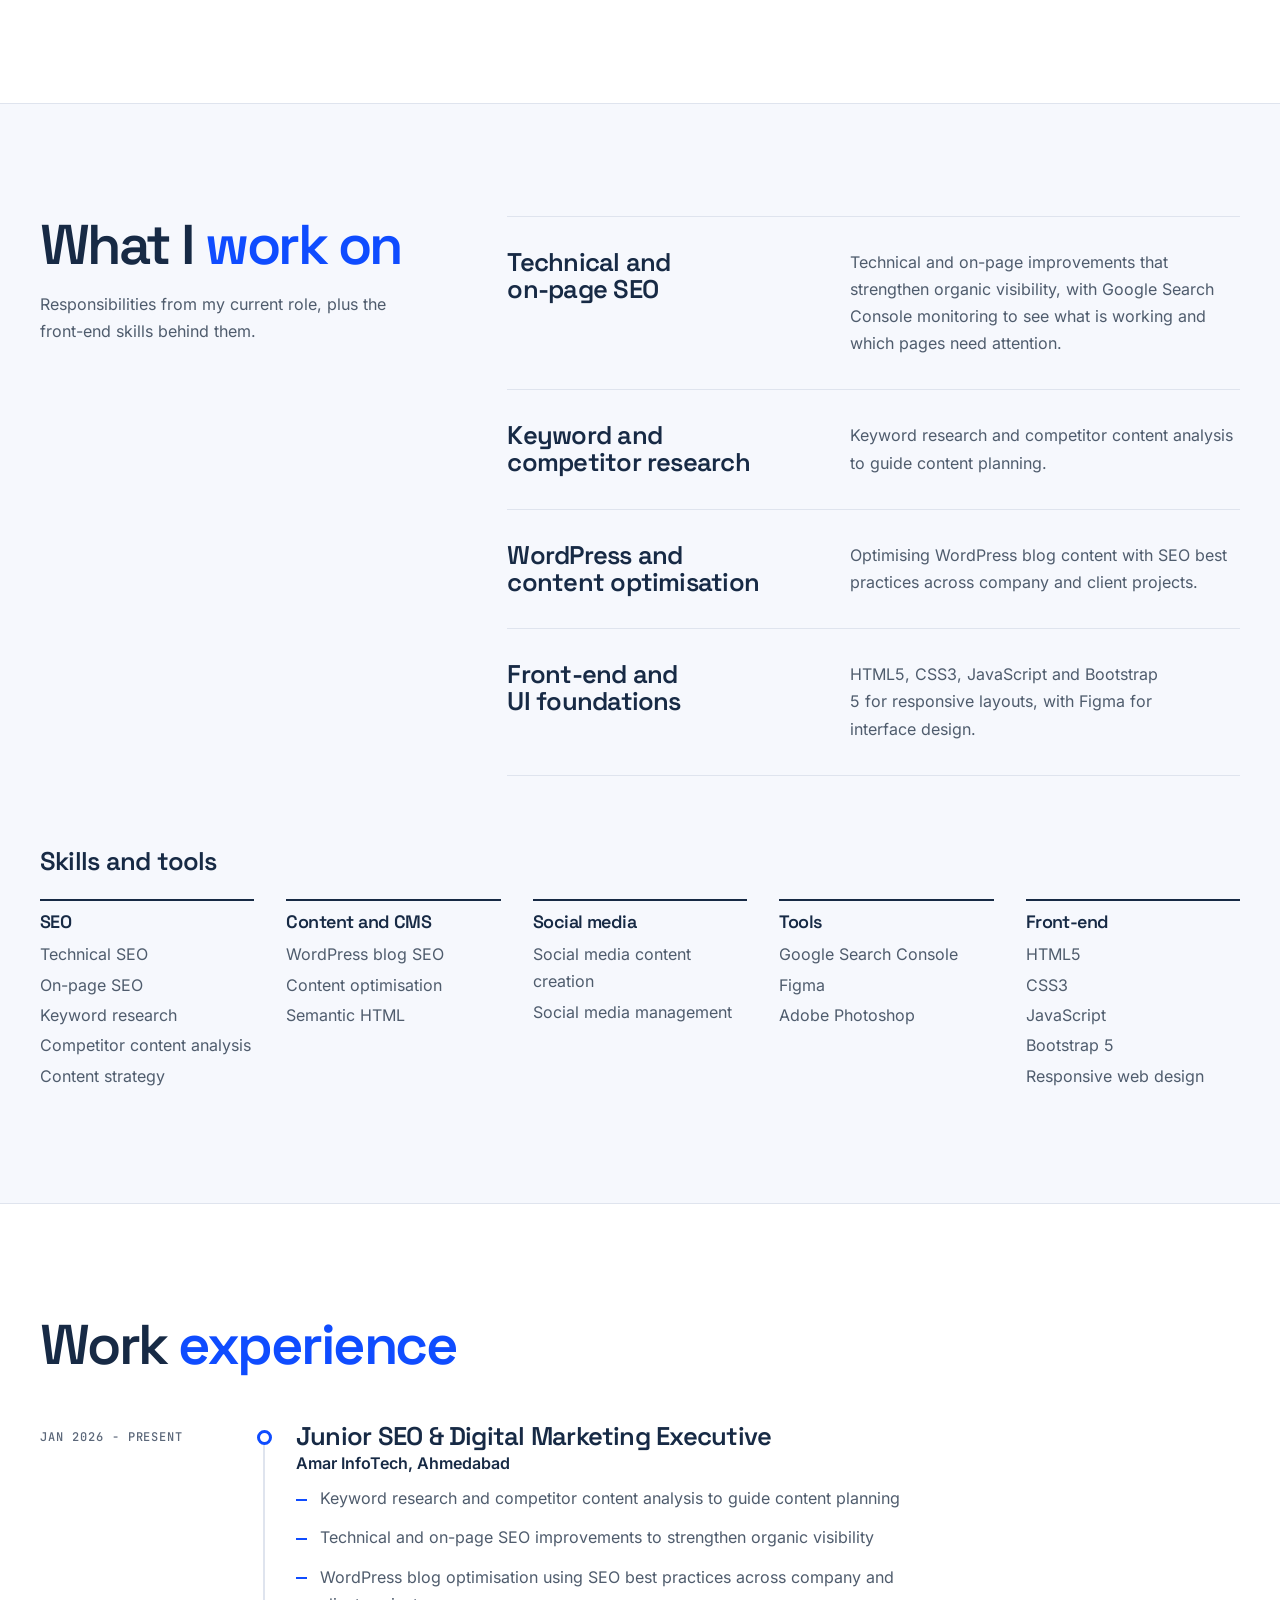
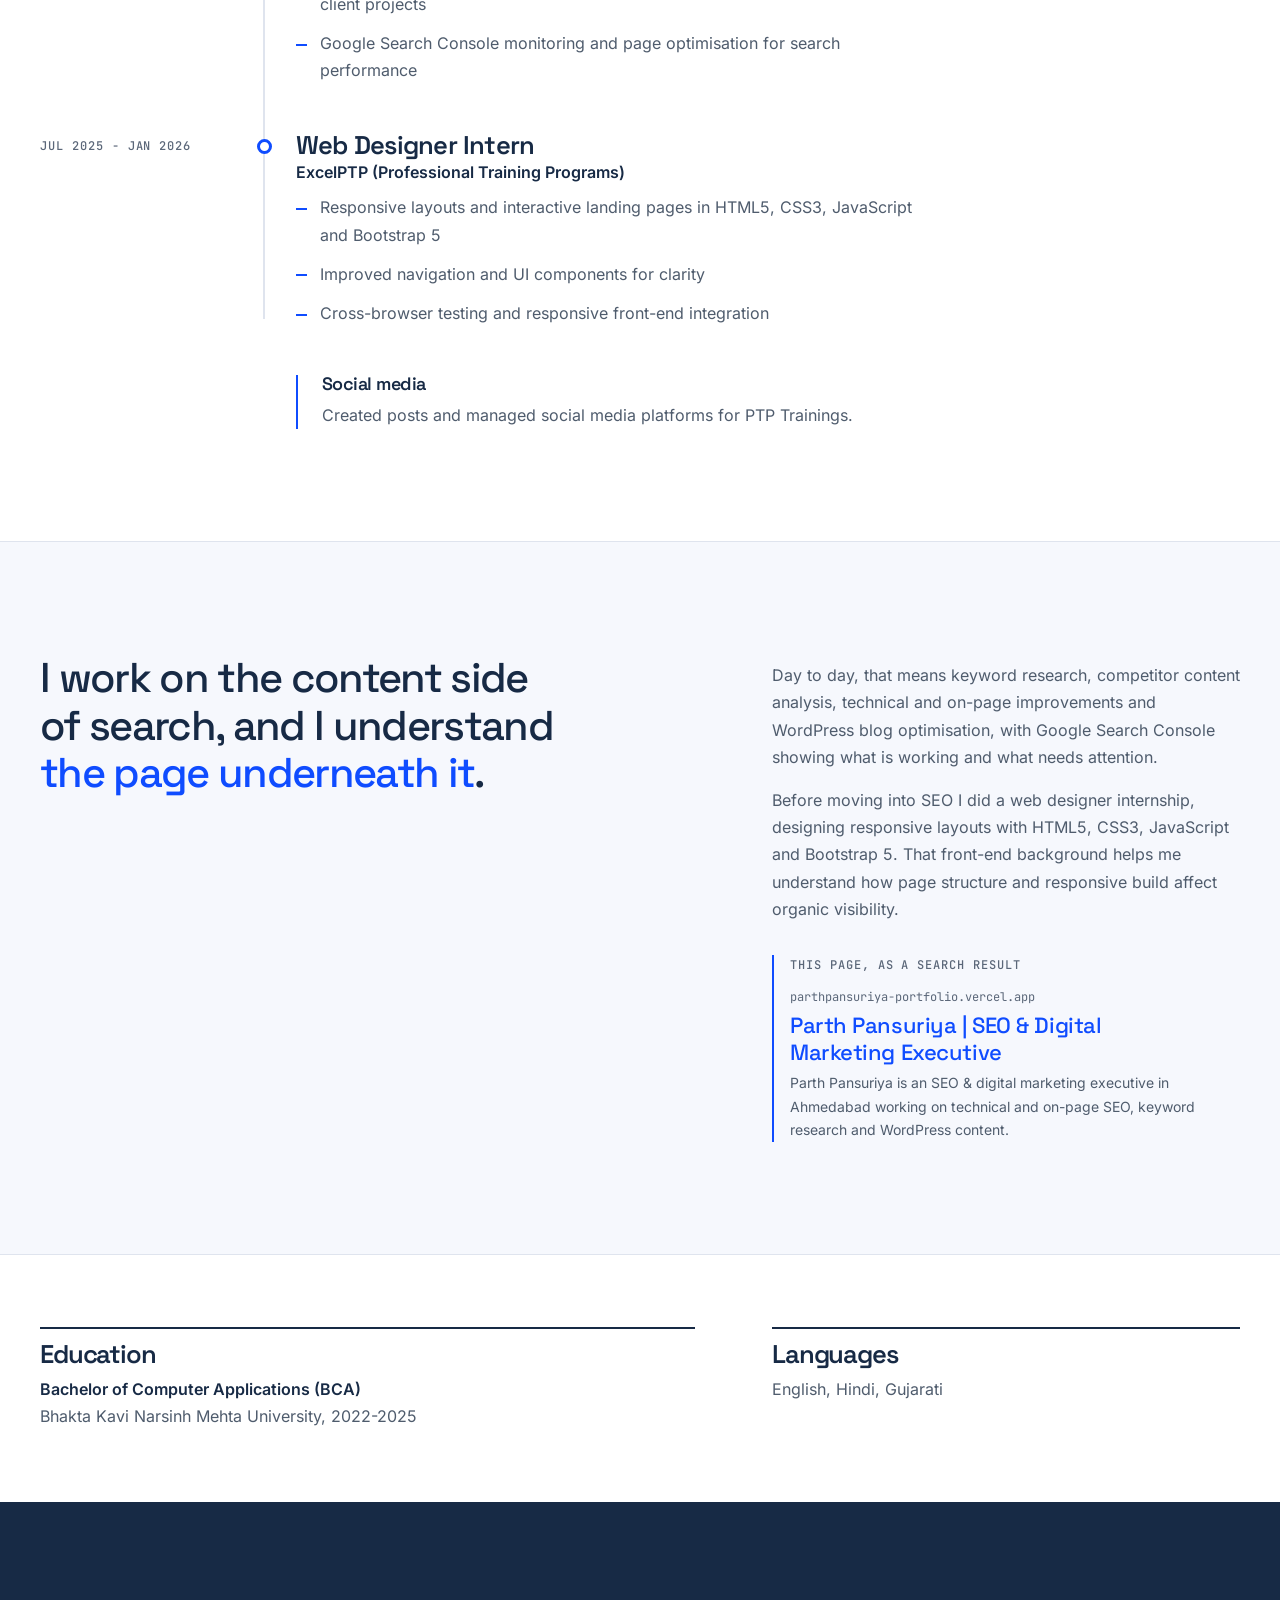
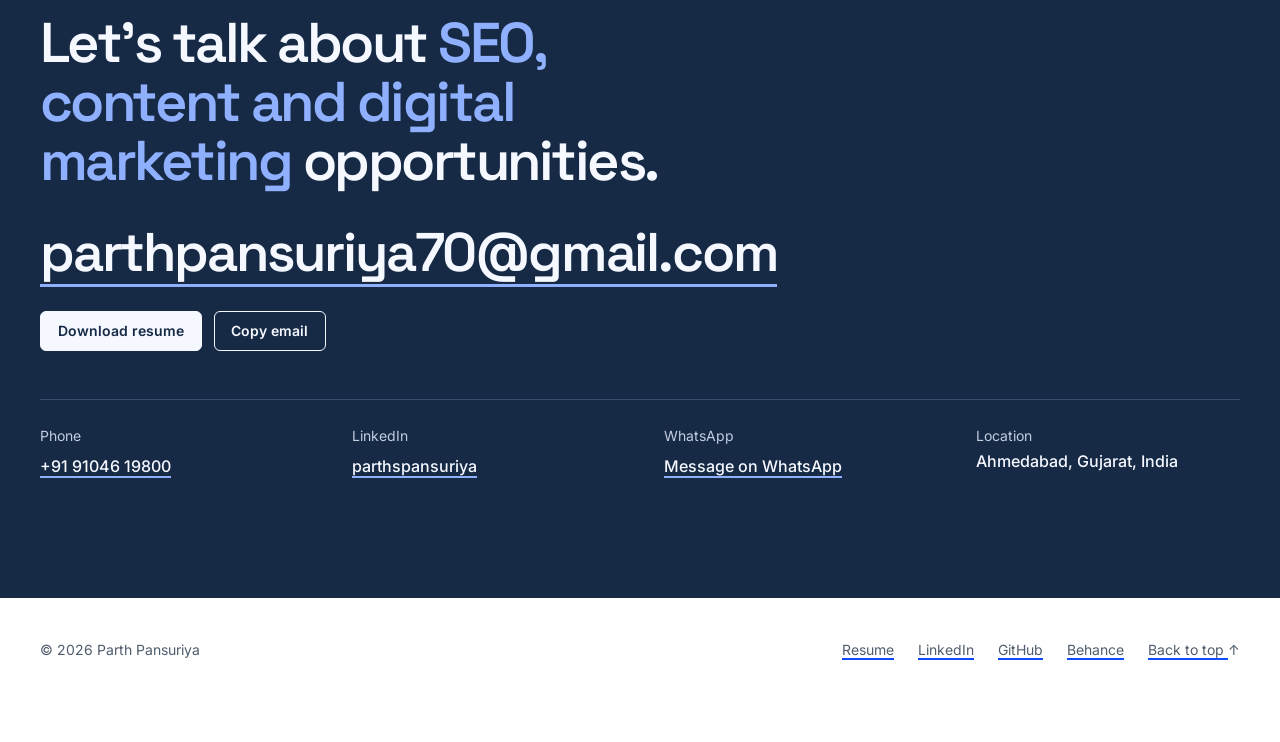
==== commit 9bcb29c5: "Add downloadable resume Add Parth_Pansuriya_Resume.pdf (updated resume, ATS removed from the name), " ====
--- a/index.html
+++ b/index.html
@@ -417,6 +417,7 @@
         <a class="contact-email reveal" href="mailto:parthpansuriya70@gmail.com">parthpansuriya70@gmail.com</a>
 
         <div class="contact-actions reveal">
+          <a class="btn btn--light btn--small" href="./Parth_Pansuriya_Resume.pdf" download="Parth_Pansuriya_Resume.pdf">Download resume<span class="sr-only"> (PDF, 3 pages)</span></a>
           <button class="btn btn--ghost btn--small copy-btn" type="button" data-copy="parthpansuriya70@gmail.com">Copy email</button>
           <span class="sr-only" role="status" aria-live="polite" id="copy-status"></span>
         </div>
@@ -447,6 +448,7 @@
     <div class="container footer-inner">
       <p>&copy; <span id="year">2026</span> Parth Pansuriya</p>
       <nav class="footer-links" aria-label="Footer">
+        <a href="./Parth_Pansuriya_Resume.pdf" download="Parth_Pansuriya_Resume.pdf">Resume<span class="sr-only"> (PDF download)</span></a>
         <a href="https://www.linkedin.com/in/parthspansuriya" target="_blank" rel="noopener noreferrer">LinkedIn<span class="sr-only"> (opens in a new tab)</span></a>
         <a href="https://github.com/parthpansuriya70" target="_blank" rel="noopener noreferrer">GitHub<span class="sr-only"> (opens in a new tab)</span></a>
         <a href="https://www.behance.net/parthpansuriya3" target="_blank" rel="noopener noreferrer">Behance<span class="sr-only"> (opens in a new tab)</span></a>
--- a/style.css
+++ b/style.css
@@ -1245,7 +1245,26 @@
 }
 
 .contact-actions {
+  display: flex;
+  flex-wrap: wrap;
+  gap: var(--s-3);
   margin-top: var(--s-5);
+}
+
+/* Light button for the navy contact panel */
+.btn--light {
+  border-color: var(--navy-text);
+  background: var(--navy-text);
+  color: var(--color-heading);
+}
+
+.btn--light::before {
+  background: var(--color-primary);
+}
+
+.btn--light:hover {
+  border-color: var(--color-primary);
+  color: var(--color-primary-text);
 }
 
 .copy-btn {
